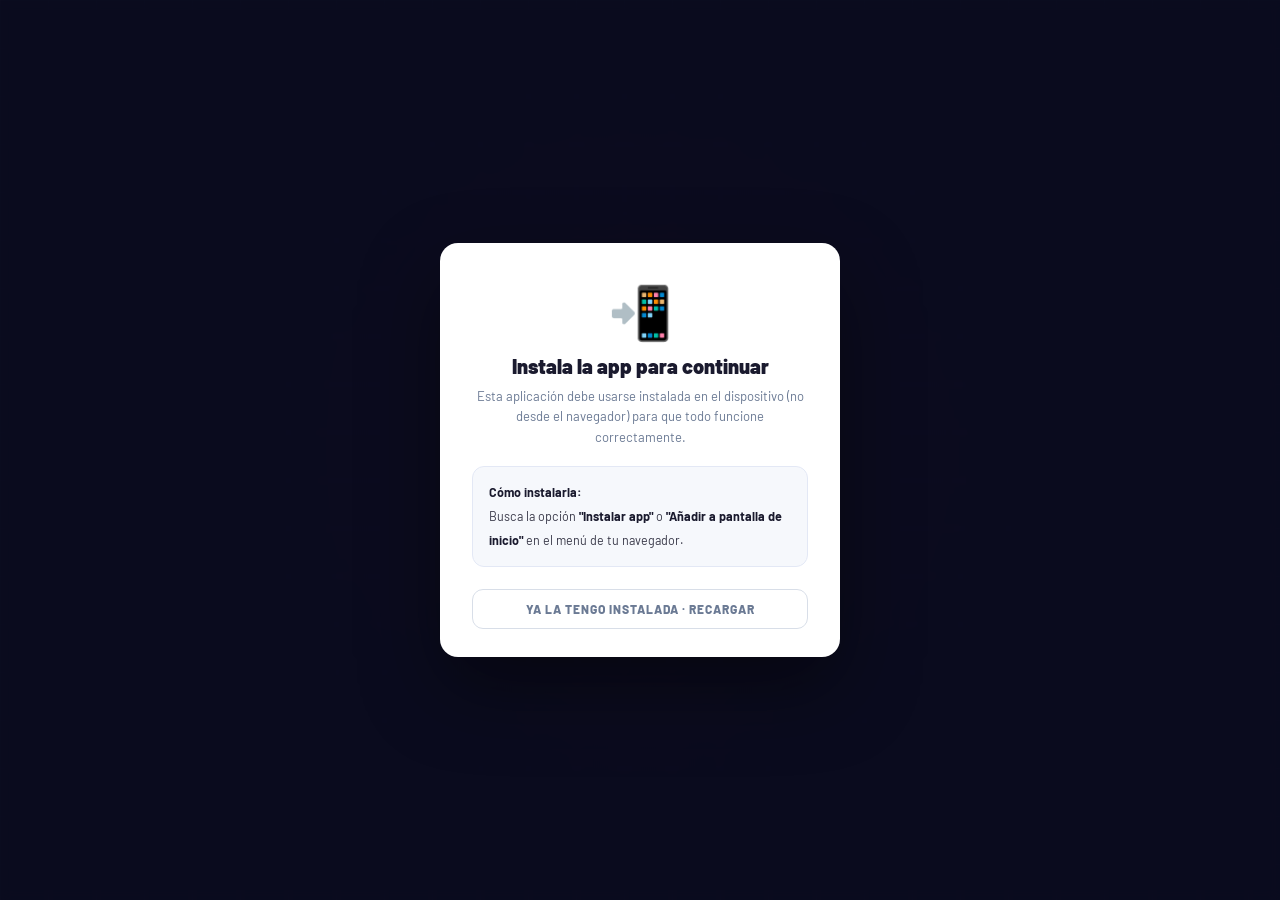
==== index.html @ 42c579cd "Add files via upload" ====
﻿<!DOCTYPE html>
<html lang="es">
<head>
  <meta charset="UTF-8">
  <meta name="viewport" content="width=device-width, initial-scale=1.0, maximum-scale=1.0, user-scalable=no">
  <title>Gestión de Flota · Primor</title>

  <!-- ══════════════════════════════════════════════════════════
       VERSIÓN DE LA APLICACIÓN
       La versión se escribe SOLO en version.json. Para publicar:
       sube los archivos cambiados y, al final, version.json con el
       número nuevo. No hace falta tocar nada en este archivo.
  ══════════════════════════════════════════════════════════════ -->
  <link rel="icon" href="data:image/svg+xml,<svg xmlns='http://www.w3.org/2000/svg' viewBox='0 0 100 100'><text y='.9em' font-size='90'>🚛</text></svg>">
  <link rel="manifest" href="manifest.json">
  <meta name="theme-color" content="#1a1a2e">
  <meta name="mobile-web-app-capable" content="yes">
  <meta name="apple-mobile-web-app-capable" content="yes">
  <meta name="apple-mobile-web-app-title" content="Flota Primor">
  <meta name="apple-mobile-web-app-status-bar-style" content="black-translucent">
  <link href="https://fonts.googleapis.com/css2?family=Barlow:wght@400;500;600;700;800;900&family=Barlow+Condensed:wght@600;700&family=JetBrains+Mono:wght@500;600&display=swap" rel="stylesheet">
  <script src="https://cdnjs.cloudflare.com/ajax/libs/jspdf/2.5.1/jspdf.umd.min.js"></script>
  <!-- Cliente Supabase (sustituye a Google Apps Script como backend) -->
  <script src="https://cdn.jsdelivr.net/npm/@supabase/supabase-js@2/dist/umd/supabase.js"></script>
  <!-- PDF.js — visor de documentos embebido -->
  <script src="https://cdnjs.cloudflare.com/ajax/libs/pdf.js/4.4.168/pdf.min.mjs" type="module" id="pdfjs-script"></script>
  <script src="js/pdfjs-loader.js"></script>
  <link rel="stylesheet" href="css/estilos.css">
</head>
<body>

<!-- MODAL CARGA CUADRANTE -->
<div id="modal-cargando">
  <div class="carga-box">

    <!-- Spinner doble anillo -->
    <div class="carga-anillo">
      <!-- Anillo exterior -->
      <svg class="carga-anillo-svg" width="72" height="72" viewBox="0 0 72 72" fill="none" xmlns="http://www.w3.org/2000/svg">
        <circle cx="36" cy="36" r="32" stroke="rgba(255,255,255,0.05)" stroke-width="3.5"/>
        <path d="M36 4 A32 32 0 0 1 68 36" stroke="#e84545" stroke-width="3.5" stroke-linecap="round"/>
        <path d="M68 36 A32 32 0 0 1 36 68" stroke="#e84545" stroke-width="3.5" stroke-linecap="round" opacity="0.25"/>
      </svg>
      <!-- Anillo interior (gira al revés) -->
      <svg class="carga-anillo-svg2" width="60" height="60" viewBox="0 0 60 60" fill="none" xmlns="http://www.w3.org/2000/svg">
        <circle cx="30" cy="30" r="26" stroke="rgba(255,255,255,0.04)" stroke-width="2.5"/>
        <path d="M30 4 A26 26 0 0 1 56 30" stroke="#e84545" stroke-width="2.5" stroke-linecap="round"/>
      </svg>
      <div class="carga-icono-center">🚛</div>
    </div>

    <div class="carga-label">Gestión de Flota · Primor</div>
    <div class="carga-titulo">Cargando cuadrante</div>
    <div class="carga-subtitulo" id="carga-titulo">Espere un momento, por favor</div>

    <div class="carga-barra-wrap">
      <div class="carga-barra" id="carga-barra"></div>
    </div>
    <div class="carga-paso" id="carga-paso">Iniciando…</div>

    <div class="carga-dots">
      <span></span><span></span><span></span>
    </div>

  </div>
</div>

<!-- MODAL ERROR DE CARGA — con botón Reintentar -->
<div id="modal-error-carga">
  <div class="err-box">
    <div class="err-icono">⚠️</div>
    <div class="err-titulo" id="err-carga-titulo">No se pudieron cargar los datos</div>
    <div class="err-detalle" id="err-carga-detalle">Comprueba tu conexión a Internet e inténtalo de nuevo.</div>
    <button class="err-btn-reintentar" id="err-carga-btn" onclick="reintentarCargaError()">↻ Reintentar</button>
  </div>
</div>

<!-- MODAL SISTEMA OCUPADO — lock del servidor -->
<div id="modal-sistema-ocupado">
  <div class="err-box">
    <div class="err-icono">⏳</div>
    <div class="err-titulo">Sistema ocupado</div>
    <div class="err-detalle">Otro usuario está guardando datos ahora mismo. Espera unos segundos e inténtalo de nuevo.</div>
    <button class="err-btn-reintentar" onclick="cerrarModalOcupado()">Entendido</button>
  </div>
</div>

<!-- MODAL GENERANDO ORDEN -->
<div id="modal-generando-orden">
  <div class="gen-box">
    <div class="gen-icono-wrap">
      <svg width="64" height="64" viewBox="0 0 64 64" fill="none" xmlns="http://www.w3.org/2000/svg">
        <circle cx="32" cy="32" r="28" stroke="#252545" stroke-width="4"/>
        <path d="M32 4 A28 28 0 0 1 60 32" stroke="#e84545" stroke-width="4" stroke-linecap="round"/>
      </svg>
      <div class="gen-icono-centro">🖨️</div>
    </div>
    <div class="gen-titulo">Generando orden de trabajo</div>
    <div class="gen-sub">Preparando el documento,<br>un momento…</div>
    <div class="gen-dots">
      <span></span><span></span><span></span>
    </div>
  </div>
</div>

<!-- SPLASH -->
<div id="splash" role="status" aria-live="polite">
  <div class="splash-rejilla" aria-hidden="true"></div>
  <div class="splash-brillo" aria-hidden="true"></div>
  <div class="splash-contenido">
    <div class="splash-logo">
      <div class="splash-icon">
        <svg width="38" height="38" viewBox="0 0 24 24" fill="none" stroke="#fff" stroke-width="1.6" stroke-linecap="round" stroke-linejoin="round" aria-hidden="true"><path d="M3 7h11v9H3z"/><path d="M14 10h4l3 3v3h-7"/><circle cx="7" cy="17.5" r="1.8"/><circle cx="17.5" cy="17.5" r="1.8"/></svg>
      </div>
      <div class="splash-textos">
        <div class="splash-title">GESTIÓN<br>DE FLOTA</div>
        <div class="splash-sub">PRIMOR · CONTROL DIARIO</div>
      </div>
    </div>

    <!-- Barra de progreso en forma de carretera: el camión avanza con la carga -->
    <div class="splash-carretera" aria-hidden="true">
      <div class="splash-bar-wrap"><div class="splash-bar" id="splash-bar"></div></div>
      <div class="splash-lineas"></div>
      <div class="splash-camion" id="splash-camion">
        <svg width="28" height="24" viewBox="0 0 28 24" fill="none"><rect x="1" y="4" width="16" height="12" rx="2" fill="#fff"/><path d="M17 8h5l4 4v4h-9z" fill="#C93636"/><path d="M19 9.5h3l2.2 2.5H19z" fill="#0E1726"/><circle class="splash-rueda" cx="6.5" cy="18.5" r="3" fill="#0E1726" stroke="#fff" stroke-width="1.6" stroke-dasharray="3 2"/><circle class="splash-rueda" cx="21" cy="18.5" r="3" fill="#0E1726" stroke="#fff" stroke-width="1.6" stroke-dasharray="3 2"/></svg>
      </div>
    </div>

    <div class="splash-msg" id="splash-msg">Iniciando…</div>

    <div class="splash-pasos">
      <span class="splash-paso" id="splash-paso-config"><i></i>Configuración</span>
      <span class="splash-paso" id="splash-paso-servidor"><i></i>Servidor</span>
      <span class="splash-paso" id="splash-paso-version"><i></i>Versión</span>
      <span class="splash-paso" id="splash-paso-acceso"><i></i>Acceso</span>
    </div>
  </div>
</div>

<!-- SIDEBAR -->
<div class="sidebar">
  <div class="sidebar-logo">
    <div class="logo-icon">🚛</div>
    <div style="flex:1">
      <div class="logo-text">GESTIÓN<br>DE FLOTA</div>
      <div class="logo-sub">Cuadrante diario</div>
    </div>
    <button id="btn-panel-admin" onclick="abrirLoginAdmin()" title="Panel Admin" aria-label="Panel de administración" style="display:none;background:transparent;border:none;font-size:18px;cursor:pointer;opacity:0.65;transition:opacity 0.2s;padding:4px;" onmouseover="this.style.opacity='1'" onmouseout="this.style.opacity='0.65'">⚙️</button>
  </div>

  <div class="user-pill" id="user-pill" style="display:none">
    <div style="display:flex;align-items:center;gap:8px;">
      <div class="user-pill-icon">👤</div>
      <div style="flex:1;min-width:0;">
        <div class="user-pill-name" id="user-pill-name">—</div>
        <div class="user-pill-sub" id="user-pill-sub">—</div>
        <div class="session-countdown" id="session-countdown"></div>
      </div>
    </div>
    <div style="display:flex;gap:6px;margin-top:9px;">
      <button class="btn-logout" style="flex:1;padding:7px 6px;font-size:11px;" onclick="cerrarSesionManual()" aria-label="Cerrar sesión">🚪 Salir</button>
      <button class="btn-logout" style="flex:1;padding:7px 6px;font-size:11px;" onclick="abrirModalCambioClave()" aria-label="Cambiar clave de acceso">🔑 Clave</button>
    </div>
  </div>

  <!-- Pastilla turno/fecha en sidebar -->
  <div id="sb-turno-info" style="
    background: linear-gradient(135deg, #1e1e38 0%, #252545 100%);
    border: 1px solid #3a3a5a;
    border-radius: 12px;
    padding: 11px 12px 10px;
    margin-bottom: 8px;
    display: flex; flex-direction: column; gap: 5px;
    position: relative; overflow: hidden;
  ">
    <!-- Línea de acento izquierda -->
    <div id="sb-acento" style="position:absolute;left:0;top:0;bottom:0;width:3px;background:#f97316;border-radius:3px 0 0 3px;"></div>

    <!-- Turno badge -->
    <div id="sb-turno-badge" style="
      display: inline-flex; align-items: center; gap: 7px;
      font-size: 14px; font-weight: 900; letter-spacing: 1px;
      text-transform: uppercase; color: #f97316;
    ">
      <span id="sb-turno-dot" style="width:8px;height:8px;border-radius:50%;background:#f97316;flex-shrink:0;display:inline-block;"></span>
      <span id="sb-turno-texto">TURNO DE: TARDE</span>
    </div>

    <!-- Fecha grande -->
    <div id="sb-fecha-texto" style="
      font-size: 11px; font-weight: 700; color: #e8eaf2; letter-spacing: 0.2px; line-height: 1.3;
    ">—</div>

    <!-- Selector de fecha/turno integrado en la misma tarjeta -->
    <div style="border-top:1px solid rgba(255,255,255,0.08);margin-top:8px;padding-top:9px;display:flex;flex-direction:column;gap:7px;">
      <input type="date" id="fecha-input" style="width:100%;padding:7px 9px;background:#242440;border:1.5px solid #3a3a5a;border-radius:7px;color:#f5f5f5;font-family:'Barlow',sans-serif;font-size:11px;font-weight:600;outline:none;">
      <div class="turno-btns">
        <button class="turno-btn active" data-turno="MANANA" onclick="seleccionarTurno(this)">☀️ Mañana</button>
        <button class="turno-btn" data-turno="TARDE" onclick="seleccionarTurno(this)">🌆 Tarde</button>
      </div>
    </div>
  </div>

<!-- MODAL: SESIÓN A PUNTO DE EXPIRAR -->
<div class="modal-overlay" id="modal-sesion-expira">
  <div class="modal-box">
    <div class="exp-icon">⏱️</div>
    <div class="exp-title">Sesión a punto de expirar</div>
    <div class="exp-sub">Tu sesión se cerrará en</div>
    <div class="exp-counter" id="exp-counter">60</div>
    <div class="exp-sub">segundos. ¿Deseas continuar?</div>
    <div class="exp-btns">
      <button class="btn-continuar" onclick="renovarSesion()">✓ Continuar sesión</button>
      <button class="btn-salir" onclick="expirarSesion()">Cerrar ahora</button>
    </div>
  </div>
</div>

  <div class="divider"></div>

  <div class="sb-label">Vehículos</div>
  <div style="background:#3a3a3a;border:1px solid #4a4a4a;border-radius:10px;padding:10px 10px 11px;margin-bottom:12px;">
    <div class="sb-stats" style="margin-bottom:6px;">
      <div class="sb-stat" style="background:#484848;"><div class="sb-stat-val green" id="stat-asignados">0</div><div class="sb-stat-label">Asignados</div></div>
      <div class="sb-stat" style="background:#484848;"><div class="sb-stat-val" id="stat-total">0</div><div class="sb-stat-label">Total</div></div>
    </div>
    <div style="height:5px;background:#585858;border-radius:4px;overflow:hidden;">
      <div id="sb-stats-bar" style="width:0%;height:100%;background:#2ecc71;border-radius:4px;transition:width 0.3s;"></div>
    </div>
  </div>
  <div class="save-indicator" id="save-indicator" style="display:none"><span>—</span></div>

  <div class="divider"></div>

  <div class="sb-label">Acciones</div>
  <div class="sb-action-btns">
    <button class="btn-icon-sq btn-sq-secondary" onclick="if(usuarioActual) cargarCuadrante()">
      <span class="bsq-icon">↺</span>
      <span class="bsq-label">Recargar</span>
    </button>
    <button class="btn-icon-sq btn-sq-secondary" onclick="imprimirCuadrante()">
      <span class="bsq-icon">🖨️</span>
      <span class="bsq-label">Imprimir cuadrante</span>
    </button>
  </div>
  <button class="btn-action btn-secondary" id="btn-incidencias-pendientes" onclick="abrirModalIncidenciasPendientes()">✅ Sin incidencias activas</button>

  <!-- LOGO DE FONDO — rellena el hueco libre antes del reloj -->
  <div style="flex:1; min-height:20px; display:flex; align-items:center; justify-content:center; padding:10px 0; overflow:hidden;">
    <img src="logo-fondo.jpg" alt="" style="width:100%; opacity:0.28; filter:invert(1) grayscale(1) brightness(1.6); mix-blend-mode:screen; pointer-events:none; user-select:none; transform:scale(1.7);">
  </div>

  <!-- RELOJ EN TIEMPO REAL -->
  <div class="sb-clock" style="margin-top:auto;">
    <div class="sb-clock-time" id="sb-clock-time">00:00<span class="sb-clock-secs">:00</span></div>
  </div>
</div>

<!-- MAIN -->
<div class="main">
  <div id="banner-devol-pendientes">
    <span class="bdp-icon">⚠️</span>
    <span class="bdp-texto"><strong>Tienes devoluciones pendientes del turno anterior.</strong> Regístralas para mantener el cuadrante correcto.</span>
    <button class="bdp-btn" onclick="reabrirModalDevolPendientes()">Registrar ahora</button>
  </div>
  <div class="table-container">
    <div class="table-wrap" id="table-wrap">
      <div class="empty-state" id="empty-state">
        <div class="empty-icon">🚛</div>
        <div class="empty-title">Cuadrante vacío</div>
      </div>
    </div>
  </div>
</div>

<!-- PANTALLA BIENVENIDA / LOGIN -->
<div id="pantalla-login">

  <!-- Panel izquierdo: marca -->
  <div class="login-brand">
    <!-- Escena animada de fondo: camión circulando de noche (solo decorativa) -->
    <div class="login-escena" aria-hidden="true">
      <div class="esc-lejos"></div>
      <div class="esc-farolas"></div>
      <div class="esc-carretera"><div class="esc-lineas"></div></div>
      <div class="esc-camion">
        <svg viewBox="0 0 470 130" width="470" height="130">
          <defs>
            <linearGradient id="esc-luz" x1="0" y1="0" x2="1" y2="0">
              <stop offset="0" stop-color="#FFE9B0" stop-opacity="0.55"/>
              <stop offset="1" stop-color="#FFE9B0" stop-opacity="0"/>
            </linearGradient>
          </defs>
          <!-- haz de los faros -->
          <path d="M318 84 L470 62 L470 116 Z" fill="url(#esc-luz)"/>
          <!-- sombra -->
          <ellipse cx="160" cy="122" rx="170" ry="6" fill="#000" opacity="0.45"/>
          <g class="esc-carroceria">
            <!-- remolque -->
            <rect x="4" y="14" width="208" height="80" rx="4" fill="#1B2A42" stroke="#33445F" stroke-width="2"/>
            <rect x="4" y="80" width="208" height="5" fill="#C93636"/>
            <text x="108" y="60" text-anchor="middle" font-family="'Barlow Condensed','Barlow',sans-serif" font-weight="700" font-size="30" letter-spacing="4" fill="#E9EDF3" fill-opacity="0.85">PRIMOR</text>
            <rect x="10" y="94" width="196" height="8" fill="#0B1220"/>
            <!-- cabeza tractora -->
            <path d="M222 102 L222 40 Q222 30 232 30 L276 30 Q286 30 292 40 L306 64 Q312 66 314 74 L316 102 Z" fill="#C93636"/>
            <path d="M262 38 L280 38 Q284 38 287 43 L298 62 L262 62 Z" fill="#9DB8FF" fill-opacity="0.35"/>
            <rect x="230" y="38" width="24" height="24" rx="2" fill="#9DB8FF" fill-opacity="0.18"/>
            <rect x="212" y="88" width="104" height="14" fill="#0B1220"/>
            <rect x="308" y="78" width="10" height="7" rx="2" fill="#FFE9B0"/>
            <rect x="226" y="20" width="5" height="16" rx="2" fill="#4A5872"/>
          </g>
          <!-- ruedas -->
          <g class="esc-rueda"><circle cx="40" cy="106" r="14" fill="#05090F"/><circle cx="40" cy="106" r="7" fill="none" stroke="#6E7B90" stroke-width="3" stroke-dasharray="4 3"/></g>
          <g class="esc-rueda"><circle cx="74" cy="106" r="14" fill="#05090F"/><circle cx="74" cy="106" r="7" fill="none" stroke="#6E7B90" stroke-width="3" stroke-dasharray="4 3"/></g>
          <g class="esc-rueda"><circle cx="240" cy="106" r="14" fill="#05090F"/><circle cx="240" cy="106" r="7" fill="none" stroke="#6E7B90" stroke-width="3" stroke-dasharray="4 3"/></g>
          <g class="esc-rueda"><circle cx="292" cy="106" r="14" fill="#05090F"/><circle cx="292" cy="106" r="7" fill="none" stroke="#6E7B90" stroke-width="3" stroke-dasharray="4 3"/></g>
        </svg>
      </div>
    </div>

    <div class="login-brand-cabecera">
      <div class="login-brand-icon">
        <svg width="22" height="22" viewBox="0 0 24 24" fill="none" stroke="#fff" stroke-width="1.8" stroke-linecap="round" stroke-linejoin="round" aria-hidden="true"><path d="M3 7h11v9H3z"/><path d="M14 10h4l3 3v3h-7"/><circle cx="7" cy="17.5" r="1.8"/><circle cx="17.5" cy="17.5" r="1.8"/></svg>
      </div>
      <div>
        <div class="login-brand-title">GESTIÓN DE FLOTA</div>
        <div class="login-brand-sub">PRIMOR · CONTROL DIARIO</div>
      </div>
    </div>

    <div class="login-brand-hero">
      <h1>Cada llave,<br>cada vehículo,<br>cada turno.</h1>
      <p>Asigna conductores, registra entregas y devoluciones y controla incidencias desde un único cuadrante.</p>
    </div>

    <div class="login-brand-fichas">
      <div class="login-brand-ficha login-brand-badge">
        <span class="login-brand-ficha-lbl" id="login-status-title">Servidor</span>
        <span class="login-brand-ficha-val"><span class="login-brand-badge-dot"></span><span id="login-status-sub">Conectando…</span></span>
      </div>
      <div class="login-brand-ficha">
        <span class="login-brand-ficha-lbl">Hoy</span>
        <span class="login-brand-ficha-val" id="login-fecha-hoy">—</span>
      </div>
      <div class="login-brand-ficha">
        <span class="login-brand-ficha-lbl">Versión</span>
        <span class="login-brand-ficha-val login-brand-ficha-mono" id="login-version-badge">v —</span>
      </div>
    </div>
  </div>

  <!-- Panel derecho: formulario -->
  <div class="login-form-panel">
    <div class="login-form-box">
      <div class="login-form-eyebrow">ACCESO RESPONSABLES</div>
      <div class="login-form-title">Bienvenido/a</div>
      <div class="login-form-sub">Identifícate para abrir el cuadrante del turno.</div>

      <div class="login-error" id="mlr-error" role="alert">Usuario o clave incorrectos</div>

      <div class="login-field">
        <label for="mlr-num">Número de usuario</label>
        <input type="text" id="mlr-num" placeholder="Tu número de usuario" maxlength="10"
          inputmode="numeric" pattern="[0-9]*"
          autocomplete="off" data-lpignore="true" data-1p-ignore="true" data-bwignore="true" data-form-type="other"
          oninput="this.value=this.value.replace(/\D/g,'')"
          onkeydown="if(event.key==='Enter') document.getElementById('mlr-clave').focus()">
      </div>
      <div class="login-field">
        <label for="mlr-clave">Clave de acceso</label>
        <input type="text" class="inp-clave" id="mlr-clave" placeholder="••••••" maxlength="20"
          autocomplete="off" data-lpignore="true" data-1p-ignore="true" data-bwignore="true" data-form-type="other"
          onkeydown="if(event.key==='Enter') loginResponsable()">
      </div>

      <button class="login-btn" id="btn-mlr-entrar" onclick="loginResponsable()">
        Entrar al cuadrante
        <svg width="18" height="18" viewBox="0 0 24 24" fill="none" stroke="currentColor" stroke-width="2" stroke-linecap="round" stroke-linejoin="round" aria-hidden="true"><path d="M5 12h14M13 6l6 6-6 6"/></svg>
      </button>

      <div class="login-loading" id="mlr-loading">
        <div class="login-loading-inner">
          <svg width="16" height="16" viewBox="0 0 16 16" style="animation:spin 0.7s linear infinite;flex-shrink:0"><circle cx="8" cy="8" r="6" fill="none" stroke="#dde1e8" stroke-width="2.5"/><path d="M8 2 A6 6 0 0 1 14 8" fill="none" stroke="#C93636" stroke-width="2.5" stroke-linecap="round"/></svg>
          <span id="mlr-loading-msg">Verificando identidad…</span>
        </div>
      </div>

      <div class="login-preload-bar">
        <div class="login-preload-fill" id="login-preload-fill"></div>
      </div>
      <div class="login-preload-msg" id="login-preload-msg"></div>

      <p class="login-ayuda">¿Problemas para entrar? Avisa a tu responsable de turno o a administración.</p>
    </div>
  </div>

</div>

<!-- MODAL: CONFIRMAR ASIGNACIÓN DE CHOFER -->
<div class="modal-overlay" id="modal-confirmar-asignacion">
  <div style="background:white;border-radius:16px;padding:28px 28px 22px;width:420px;max-width:95vw;box-shadow:0 24px 64px rgba(0,0,0,0.35);font-family:Barlow,sans-serif;">
    <div style="font-size:32px;margin-bottom:10px;text-align:center">🚛</div>
    <div style="font-size:16px;font-weight:900;color:#1a1a2e;margin-bottom:6px;text-align:center">Confirmar asignación</div>
    <div style="font-size:12px;color:#8899aa;margin-bottom:20px;text-align:center">¿Asignar este conductor al vehículo?</div>

    <div style="background:#f7f8fa;border:1.5px solid #dde1e8;border-radius:10px;padding:14px 16px;margin-bottom:20px;display:flex;flex-direction:column;gap:8px;">
      <div style="display:flex;align-items:center;gap:10px;">
        <span style="font-size:10px;font-weight:700;color:#8899aa;letter-spacing:1px;text-transform:uppercase;width:70px;flex-shrink:0">Vehículo</span>
        <span id="confirmar-asig-matricula" style="font-size:13px;font-weight:800;color:#1a1a2e;background:#e8eaef;border-radius:5px;padding:2px 10px"></span>
      </div>
      <div style="display:flex;align-items:center;gap:10px;">
        <span style="font-size:10px;font-weight:700;color:#8899aa;letter-spacing:1px;text-transform:uppercase;width:70px;flex-shrink:0">Conductor</span>
        <span id="confirmar-asig-chofer" style="font-size:13px;font-weight:800;color:#e84545"></span>
      </div>
      <div style="display:flex;align-items:center;gap:10px;">
        <span style="font-size:10px;font-weight:700;color:#8899aa;letter-spacing:1px;text-transform:uppercase;width:70px;flex-shrink:0">Entrega</span>
        <span id="confirmar-asig-resp" style="font-size:12px;font-weight:700;color:#334"></span>
      </div>
    </div>

    <div style="display:flex;gap:8px;">
      <button id="btn-confirmar-asig-cancel"
        style="flex:1;padding:11px;background:#f4f5f8;color:#556;border:none;border-radius:9px;font-family:Barlow,sans-serif;font-size:12px;font-weight:700;cursor:pointer;transition:background 0.15s"
        onmouseover="this.style.background='#eaecf2'" onmouseout="this.style.background='#f4f5f8'">
        Cancelar
      </button>
      <button id="btn-confirmar-asig-ok"
        style="flex:2;padding:11px;background:#e84545;color:white;border:none;border-radius:9px;font-family:Barlow,sans-serif;font-size:13px;font-weight:800;cursor:pointer;transition:background 0.15s"
        onmouseover="this.style.background='#c63030'" onmouseout="this.style.background='#e84545'">
        ✓ Confirmar asignación
      </button>
    </div>
  </div>
</div>

<!-- MODAL: CONFIRMAR RECIBIR LLAVES -->
<div class="modal-overlay" id="modal-confirmar-recibir-llaves">
  <div style="background:white;border-radius:16px;padding:28px 28px 22px;width:400px;max-width:95vw;box-shadow:0 24px 64px rgba(0,0,0,0.35);font-family:Barlow,sans-serif;">
    <div style="font-size:32px;margin-bottom:10px;text-align:center">🔑 🚛</div>
    <div style="font-size:16px;font-weight:900;color:#1a1a2e;margin-bottom:6px;text-align:center">Confirmar recepción</div>
    <div style="font-size:12px;color:#8899aa;margin-bottom:18px;text-align:center">¿Confirmas que has recibido las llaves?</div>
    <div style="background:#f0fff4;border:1.5px solid #a9dfbf;border-radius:10px;padding:14px 16px;margin-bottom:20px;display:flex;align-items:center;gap:12px;">
      <span style="font-size:22px">🚛</span>
      <div>
        <div style="font-size:9px;font-weight:700;color:#8899aa;letter-spacing:1px;text-transform:uppercase;margin-bottom:2px;">Vehículo</div>
        <div id="confirmar-recibir-matricula" style="font-size:15px;font-weight:900;color:#1a1a2e;"></div>
      </div>
    </div>
    <div style="display:flex;gap:8px;">
      <button
        onclick="document.getElementById('modal-confirmar-recibir-llaves').classList.remove('open')"
        style="flex:1;padding:11px;background:#f4f5f8;color:#556;border:none;border-radius:9px;font-family:Barlow,sans-serif;font-size:12px;font-weight:700;cursor:pointer;transition:background 0.15s"
        onmouseover="this.style.background='#eaecf2'" onmouseout="this.style.background='#f4f5f8'">
        Cancelar
      </button>
      <button id="btn-confirmar-recibir-ok"
        style="flex:2;padding:11px;background:#16a34a;color:white;border:none;border-radius:9px;font-family:Barlow,sans-serif;font-size:13px;font-weight:800;cursor:pointer;transition:background 0.15s"
        onmouseover="this.style.background='#15803d'" onmouseout="this.style.background='#16a34a'">
        🚛 Sí, recibir llaves
      </button>
    </div>
  </div>
</div>

<!-- OVERLAY: CARGANDO ORDEN -->
<div id="carga-orden-overlay">
  <div class="carga-orden-box">
    <svg width="48" height="48" viewBox="0 0 48 48" fill="none" style="animation:spin 0.9s linear infinite">
      <circle cx="24" cy="24" r="20" stroke="#252545" stroke-width="4"/>
      <path d="M24 4 A20 20 0 0 1 44 24" stroke="#e84545" stroke-width="4" stroke-linecap="round"/>
    </svg>
    <div class="carga-orden-txt">Comprobando órdenes…</div>
  </div>
</div>

<!-- MODAL: ORDEN DE TRABAJO -->
<div class="modal-overlay" id="modal-orden">
  <div class="modal-orden">
    <div class="modal-orden-header">
      <div>
        <div class="modal-orden-title">🖨️ Orden de Trabajo</div>
        <div class="modal-orden-sub">Configura e imprime la orden para este vehículo</div>
      </div>
      <button class="modal-orden-close" onclick="cerrarModalOrden()">✕</button>
    </div>
    <div class="orden-info-grid">
      <div class="orden-info-field">
        <div class="orden-info-label">Vehículo</div>
        <div class="orden-info-val" id="orden-matricula">—</div>
      </div>
      <div class="orden-info-field">
        <div class="orden-info-label">Operario / Chofer</div>
        <div class="orden-info-val" id="orden-operario">—</div>
      </div>
      <div class="orden-info-field">
        <div class="orden-info-label">Fecha</div>
        <div class="orden-info-val" id="orden-fecha">—</div>
      </div>
      <div class="orden-info-field">
        <div class="orden-info-label">Turno</div>
        <div class="orden-info-val" id="orden-turno">—</div>
      </div>
    </div>
    <div class="orden-section-label">Empresa</div>
    <div class="orden-empresa-btns">
      <button class="orden-emp-btn" id="orden-emp-JD" onclick="selOrdenEmpresa('JD')">JIMENEZ &amp; DÍAZ</button>
      <button class="orden-emp-btn" id="orden-emp-LD" onclick="selOrdenEmpresa('LD')">LOCURA DESMEDIDA</button>
    </div>
    <!-- Placeholder cuando no hay empresa seleccionada -->
    <div class="orden-sin-empresa" id="orden-sin-empresa">
      <div class="orden-sin-empresa-icon">🏢</div>
      <div class="orden-sin-empresa-txt">Elige una empresa arriba<br>para ver las rutas disponibles</div>
    </div>

    <!-- Rutas: sólo visible tras elegir empresa -->
    <div class="orden-rutas-wrapper oculto" id="orden-rutas-wrapper">
      <div class="orden-section-label" style="display:flex;align-items:center;gap:8px">
        Rutas
        <span class="orden-ruta-count" id="orden-ruta-count">0 seleccionadas</span>
      </div>
      <div class="orden-sel-hint">Selecciona una o varias rutas — se imprimirán juntas en una sola hoja</div>
      <div class="orden-rutas-lista" id="orden-rutas-lista"></div>
    </div>
    <div style="flex-shrink:0">
    <div class="orden-actions">
      <button class="btn-modal-cancelar" onclick="cerrarModalOrden()">Cancelar</button>
      <button class="btn-modal-imprimir" onclick="ejecutarOrden()">🖨️ Imprimir orden</button>
    </div>
    <div style="margin-top:10px">
      <button class="btn-packing-list" onclick="abrirPackingList()">📋 IMPRIMIR PACKING LIST</button>
    </div>
    </div>
  </div>
</div>

<!-- MODAL: PACKING LIST -->
<div class="modal-overlay" id="modal-packing-list">
  <div class="modal-packing">
    <div class="modal-packing-header">
      <div>
        <div class="modal-packing-title">📋 Packing List Choferes</div>
        <div class="modal-packing-sub">Previsualización del documento</div>
      </div>
      <div style="display:flex;gap:8px;align-items:center">
        <button class="btn-packing-print" onclick="imprimirPackingList()">🖨️ Imprimir</button>
        <button class="modal-orden-close" onclick="cerrarPackingList()">✕</button>
      </div>
    </div>
    <div class="modal-packing-body">
      <iframe id="packing-list-iframe" src="" style="width:100%;height:100%;border:none;border-radius:8px;"></iframe>
    </div>
  </div>
</div>

<!-- MODAL: LOGIN ADMIN -->
<div class="modal-overlay" id="modal-login-admin">
  <div class="modal-login-admin">
    <div class="lock-icon" id="admin-lock-icon">🔐</div>
    <h2>Panel de Administración</h2>
    <p id="admin-login-subtitle">Introduce la contraseña de administrador</p>
    <div class="error-msg" id="admin-error-msg">Contraseña incorrecta</div>
    <input type="text" class="inp-clave" id="inp-admin-password" placeholder="• • • • •" maxlength="20"
      autocomplete="off" data-lpignore="true" data-1p-ignore="true" data-bwignore="true" data-form-type="other"
      onkeydown="if(event.key==='Enter') verificarPasswordAdmin()">
    <button class="btn-entrar" id="btn-admin-entrar" onclick="verificarPasswordAdmin()">Entrar</button>
    <div id="admin-login-loading" style="display:none;margin:10px 0 4px;display:none;align-items:center;justify-content:center;gap:10px;padding:10px 0">
      <svg width="18" height="18" viewBox="0 0 18 18" style="animation:spin 0.75s linear infinite;flex-shrink:0"><circle cx="9" cy="9" r="7" fill="none" stroke="#dde1e8" stroke-width="2.5"/><path d="M9 2 A7 7 0 0 1 16 9" fill="none" stroke="#e84545" stroke-width="2.5" stroke-linecap="round"/></svg>
      <span id="admin-login-loading-msg" style="font-size:12px;font-weight:700;color:#8899aa;letter-spacing:0.3px">Verificando…</span>
    </div>
    <button class="btn-cancelar" id="btn-admin-cancelar" onclick="document.getElementById('modal-login-admin').classList.remove('open')">Cancelar</button>
  </div>
</div>

<!-- MODAL: PANEL ADMIN -->
<div class="modal-overlay" id="modal-admin">
  <div class="modal-admin">
    <aside class="admin-sidebar">
      <div class="admin-brand">
        <div class="admin-brand-logo">P</div>
        <div class="admin-brand-txt"><strong>Flota Primor</strong><span>Administración</span></div>
      </div>
      <nav class="admin-tabs" aria-label="Secciones del panel">
      <div class="admin-nav-grupo">Flota</div>
      <button class="admin-tab" id="tab-btn-vehiculos" onclick="cambiarTab('vehiculos')"><svg viewBox="0 0 24 24" aria-hidden="true"><path d="M3 7h11v9H3zM14 10h4l3 3v3h-7M7 19a2 2 0 1 0 0-.01M17 19a2 2 0 1 0 0-.01"/></svg><span>Vehículos</span></button>
      <button class="admin-tab" id="tab-btn-conductores" onclick="cambiarTab('conductores')"><svg viewBox="0 0 24 24" aria-hidden="true"><path d="M12 12a4 4 0 1 0 0-8 4 4 0 0 0 0 8zM4 21a8 8 0 0 1 16 0"/></svg><span>Conductores</span></button>
      <button class="admin-tab" id="tab-btn-asignaciones" onclick="cambiarTab('asignaciones')"><svg viewBox="0 0 24 24" aria-hidden="true"><path d="M15 7a3 3 0 1 1-3 3M12 13l-7 7M7 18l2 2M9 16l2 2M17 4l3 3"/></svg><span>Asignaciones</span></button>
      <button class="admin-tab" id="tab-btn-historial" onclick="cambiarTab('historial')"><svg viewBox="0 0 24 24" aria-hidden="true"><path d="M12 21a9 9 0 1 0 0-18 9 9 0 0 0 0 18zM12 7v5l3 2"/></svg><span>Historial</span></button>
      <div class="admin-nav-grupo">Operativa</div>
      <button class="admin-tab" id="tab-btn-log" onclick="cambiarTab('log')"><svg viewBox="0 0 24 24" aria-hidden="true"><path d="M8 6h13M8 12h13M8 18h13M3 6h.01M3 12h.01M3 18h.01"/></svg><span>Log de órdenes</span></button>
      <button class="admin-tab" id="tab-btn-reasignaciones" onclick="cambiarTab('reasignaciones')"><svg viewBox="0 0 24 24" aria-hidden="true"><path d="M17 2l4 4-4 4M3 11V9a3 3 0 0 1 3-3h15M7 22l-4-4 4-4M21 13v2a3 3 0 0 1-3 3H3"/></svg><span>Reasignaciones</span></button>
      <button class="admin-tab" id="tab-btn-incidencias" onclick="cambiarTab('incidencias')"><svg viewBox="0 0 24 24" aria-hidden="true"><path d="M12 3l9 16H3zM12 10v4M12 17h.01"/></svg><span>Incidencias</span></button>
      <button class="admin-tab" id="tab-btn-repostajes" onclick="cambiarTab('repostajes')"><svg viewBox="0 0 24 24" aria-hidden="true"><path d="M4 21V5a2 2 0 0 1 2-2h6a2 2 0 0 1 2 2v16M3 21h12M14 9h2a2 2 0 0 1 2 2v5a1.5 1.5 0 0 0 3 0V8l-3-3"/></svg><span>Repostajes</span></button>
      <div class="admin-nav-grupo">Sistema</div>
      <button class="admin-tab" id="tab-btn-responsables" onclick="cambiarTab('responsables')"><svg viewBox="0 0 24 24" aria-hidden="true"><path d="M9 11a4 4 0 1 0 0-8 4 4 0 0 0 0 8zM2 21a7 7 0 0 1 14 0M16 3.5a4 4 0 0 1 0 7.5M22 21a7 7 0 0 0-4-6.3"/></svg><span>Responsables</span></button>
      <button class="admin-tab" id="tab-btn-activos" onclick="cambiarTab('activos')"><svg viewBox="0 0 24 24" aria-hidden="true"><path d="M3 12h4l3-8 4 16 3-8h4"/></svg><span>Usuarios activos</span></button>
      <button class="admin-tab" id="tab-btn-config" onclick="abrirLoginConfig()"><svg viewBox="0 0 24 24" aria-hidden="true"><path d="M4 6h10M18 6h2M4 12h4M12 12h8M4 18h12M14 4v4M8 10v4M16 16v4"/></svg><span>Configuración</span></button>
      </nav>
      <button class="btn-cerrar-admin" onclick="cerrarAdmin()"><svg viewBox="0 0 24 24" aria-hidden="true"><path d="M6 6l12 12M18 6L6 18"/></svg><span>Cerrar panel</span></button>
    </aside>

    <div class="admin-main">

    <!-- LOGO DE FONDO — solo visible cuando no hay ninguna pestaña seleccionada -->
    <div id="admin-home-watermark" style="flex:1; display:flex; align-items:center; justify-content:center; min-height:0;">
      <img src="logo-fondo.jpg" alt="" style="max-width:680px; width:72%; opacity:0.16; filter:grayscale(1); mix-blend-mode:multiply; pointer-events:none; user-select:none;">
    </div>

    <!-- TAB: VEHÍCULOS -->
    <div class="admin-tab-panel active" id="tab-panel-vehiculos">
      <div class="adm-page-head">
        <div>
          <h1>Vehículos</h1>
          <p>Flota de las naves, ITV, seguros y estado de cada vehículo.</p>
        </div>
        <div class="adm-page-actions">
          <button class="adm-btn" onclick="exportarFlotaPDF()"><svg viewBox="0 0 24 24" aria-hidden="true"><path d="M12 4v12M7 11l5 5 5-5M5 20h14"/></svg>Exportar PDF</button>
          <button class="adm-btn adm-btn-primary" onclick="abrirModalNuevoVehiculo()"><svg viewBox="0 0 24 24" aria-hidden="true"><path d="M12 5v14M5 12h14"/></svg>Añadir vehículo</button>
        </div>
      </div>
      <div class="admin-stats" id="admin-stats"></div>
      <div id="admin-lista-vehiculos"></div>
      <p class="adm-nota">Los vehículos <strong>restringidos</strong> solo pueden asignarse a personas autorizadas. Son de <strong>alquiler</strong> los que tienen un proveedor distinto a PROPIEDAD (PINVECO, DFM, etc.).</p>
    </div>


    <!-- TAB: CONDUCTORES -->
    <div class="admin-tab-panel" id="tab-panel-conductores">
      <div class="adm-page-head">
        <div>
          <h1>Conductores</h1>
          <p id="cond-resumen">—</p>
        </div>
        <div class="adm-page-actions">
          <button class="adm-btn" onclick="exportarConductoresPDF()"><svg viewBox="0 0 24 24" aria-hidden="true"><path d="M12 4v12M7 11l5 5 5-5M5 20h14"/></svg>Exportar PDF</button>
          <button class="adm-btn adm-btn-primary" onclick="abrirModalNuevoConductor()"><svg viewBox="0 0 24 24" aria-hidden="true"><path d="M12 5v14M5 12h14"/></svg>Añadir conductor</button>
        </div>
      </div>
      <div class="adm-card cond-card">
        <div class="adm-toolbar cond-toolbar">
          <label class="adm-search cond-search">
            <svg class="adm-ico" viewBox="0 0 24 24" aria-hidden="true"><circle cx="11" cy="11" r="7"/><path d="m20 20-3.5-3.5"/></svg>
            <span class="adm-sr">Buscar conductor</span>
            <input type="text" id="cond-filtro" placeholder="Buscar por nombre, DNI, Nº usuario o sociedad…" oninput="renderAdminConductores()" autocomplete="off">
          </label>
          <div class="adm-toolbar-right">
            <label class="adm-sr" for="cond-filtro-nave">Filtrar por nave</label>
            <select id="cond-filtro-nave" class="cond-select" onchange="renderAdminConductores()">
              <option value="">Todas las naves</option>
            </select>
            <label class="adm-sr" for="cond-filtro-turno">Filtrar por turno</label>
            <select id="cond-filtro-turno" class="cond-select" onchange="renderAdminConductores()">
              <option value="">Todos los turnos</option>
              <option value="1">Turno 1</option>
              <option value="2">Turno 2</option>
              <option value="0">Sin turno</option>
            </select>
          </div>
        </div>
        <div class="adm-table-wrap" id="admin-lista-conductores"></div>
        <div class="cond-pie" id="cond-pie"></div>
      </div>
    </div>

    <!-- TAB: ASIGNACIONES (choferes habituales por matrícula y turno) -->
    <div class="admin-tab-panel" id="tab-panel-asignaciones">
      <div class="adm-page-head">
        <div>
          <h1>Asignaciones</h1>
          <p>Choferes habituales de cada matrícula. Se resaltan al asignar en el cuadrante.</p>
        </div>
        <div class="adm-page-actions">
          <button class="adm-btn" onclick="exportarAsignacionesPDF()"><svg viewBox="0 0 24 24" aria-hidden="true"><path d="M12 4v12M7 11l5 5 5-5M5 20h14"/></svg>Exportar PDF</button>
        </div>
      </div>
      <div class="admin-stats" id="asig-stats"></div>
      <div id="asig-rotacion"></div>
      <div class="adm-card" id="asig-card">
        <div class="adm-toolbar">
          <div class="adm-seg" id="asig-seg">
            <button data-f="todas" class="on" onclick="asigCambiarFiltro('todas')">Todas</button>
            <button data-f="con" onclick="asigCambiarFiltro('con')">Con habituales</button>
            <button data-f="sin" onclick="asigCambiarFiltro('sin')">Sin habituales</button>
          </div>
          <div class="adm-toolbar-right">
            <label class="adm-search"><svg class="adm-ico" viewBox="0 0 24 24" aria-hidden="true"><path d="M11 18a7 7 0 1 0 0-14 7 7 0 0 0 0 14zM20 20l-4-4"/></svg>
              <span class="adm-sr">Buscar</span><input type="text" id="asig-filtro" placeholder="Buscar matrícula o chofer" oninput="renderAdminAsignaciones()"></label>
          </div>
        </div>
        <div class="adm-table-wrap" id="admin-lista-asignaciones"></div>
      </div>
      <p class="adm-nota">El turno de cada chofer se marca en <strong>Conductores</strong>. Un chofer puede ser habitual de varias matrículas. Es solo una ayuda: en el cuadrante se puede seguir asignando a cualquiera.</p>
    </div>

    <!-- TAB: HISTORIAL -->
    <div class="admin-tab-panel" id="tab-panel-historial" style="flex-direction:column;gap:10px">
      <div class="hist-filters">
        <input type="date" id="hist-fecha-desde">
        <input type="date" id="hist-fecha-hasta">
        <select id="hist-turno">
          <option value="">Todos los turnos</option>
          <option value="MAÑANA">Mañana</option>
          <option value="TARDE">Tarde</option>
        </select>
        <select id="hist-matricula"><option value="">Todas las matrículas</option></select>
        <button class="btn-add-item" onclick="cargarHistorial()" style="background:#3498db">🔍 Buscar</button>
        <button class="btn-add-item" onclick="exportarCSV()">⬇ CSV</button>
        <button class="btn-add-item" onclick="exportarPDF('historial')" style="background:#e84545">📄 PDF</button>
      </div>
      <div class="hist-table-wrap">
        <table class="hist-table">
          <thead><tr>
            <th>Fecha</th><th>Turno</th><th>Matrícula</th><th>Tipo</th>
            <th>Operario</th><th>Resp. Entrega</th><th>Resp. Recibe</th>
            <th>H. Entrega</th><th>H. Dev.</th><th>Nº Tarjeta</th><th>ITV</th><th>Incidencias</th><th class="col-acciones"></th>
          </tr></thead>
          <tbody id="hist-tbody"><tr><td colspan="13" class="hist-empty">Usa el filtro para buscar en el historial.</td></tr></tbody>
        </table>
      </div>
    </div>

    <!-- TAB: LOG ÓRDENES -->
    <div class="admin-tab-panel" id="tab-panel-log" style="flex-direction:column;gap:10px">
      <div class="hist-filters">
        <input type="date" id="log-fecha-desde">
        <input type="date" id="log-fecha-hasta">
        <input type="text" id="log-filtro-usuario" placeholder="Filtrar responsable…">
        <button class="btn-add-item" onclick="cargarLog()" style="background:#3498db">🔍 Buscar</button>
        <button class="btn-add-item" onclick="exportarLogCSV()">⬇ CSV</button>
        <button class="btn-add-item" onclick="exportarPDF('log')" style="background:#e84545">📄 PDF</button>
      </div>
      <div class="hist-table-wrap">
        <table class="log-table">
          <thead><tr>
            <th>Fecha/Hora</th><th>Responsable</th><th>Nº Usuario</th>
            <th>Vehículo</th><th>Operario</th><th>Empresa</th><th>Ruta</th><th>Turno</th>
            <th class="col-acciones"></th>
          </tr></thead>
          <tbody id="log-tbody"><tr><td colspan="9" class="hist-empty">Usa el filtro para buscar en el log de órdenes.</td></tr></tbody>
        </table>
      </div>
    </div>

    <!-- TAB: REASIGNACIONES -->
    <div class="admin-tab-panel" id="tab-panel-reasignaciones" style="flex-direction:column;gap:10px">
      <div class="hist-filters">
        <input type="date" id="reasig-fecha-desde">
        <input type="date" id="reasig-fecha-hasta">
        <select id="reasig-filtro-matricula"><option value="">Todas las matrículas</option></select>
        <button class="btn-add-item" onclick="cargarReasignaciones()" style="background:#3498db">🔍 Buscar</button>
        <button class="btn-add-item" onclick="exportarReasignacionesCSV()">⬇ CSV</button>
        <button class="btn-add-item" onclick="exportarPDF('reasignaciones')" style="background:#e84545">📄 PDF</button>
      </div>
      <div class="hist-table-wrap">
        <table class="hist-table">
          <thead><tr>
            <th>Fecha/Hora</th><th>Turno</th><th>Matrícula</th>
            <th>Conductor anterior</th><th>Responsable entrega</th><th>Responsable recibe</th>
            <th>H. Entrega</th><th>H. Reasig.</th>
            <th class="col-acciones"></th>
          </tr></thead>
          <tbody id="reasig-tbody"><tr><td colspan="9" class="hist-empty">Usa el filtro para buscar reasignaciones.</td></tr></tbody>
        </table>
      </div>
    </div>

    <!-- TAB: INCIDENCIAS -->
    <div class="admin-tab-panel" id="tab-panel-incidencias" style="flex-direction:column;gap:10px">
      <div class="hist-filters">
        <input type="date" id="incid-fecha-desde">
        <input type="date" id="incid-fecha-hasta">
        <select id="incid-filtro-matricula"><option value="">Todas las matrículas</option></select>
        <select id="incid-filtro-estado" style="padding:7px 10px;border:1.5px solid #dde1e8;border-radius:8px;font-family:Barlow,sans-serif;font-size:12px;color:#1a1a2e;outline:none;">
          <option value="">Todos los estados</option>
          <option value="PENDIENTE">⏳ Pendiente</option>
          <option value="COMPLETADO">✅ Resuelto</option>
        </select>
        <button class="btn-add-item" onclick="cargarTabIncidencias()" style="background:#3498db">🔍 Buscar</button>
        <button class="btn-add-item" onclick="exportarIncidenciasCSV()">⬇ CSV</button>
        <button class="btn-add-item" onclick="exportarPDF('incidencias')" style="background:#e84545">📄 PDF</button>
        <button class="btn-add-item" onclick="cargarTabIncidencias()" style="background:#2ecc71" title="Recargar desde Sheets">🔄 Recargar</button>
      </div>
      <div class="hist-table-wrap">
        <table class="hist-table">
          <thead><tr>
            <th>Fecha/Hora</th>
            <th>Matrícula</th><th>Responsable</th><th style="min-width:260px">Descripción</th><th>Estado</th><th></th>
          </tr></thead>
          <tbody id="incid-tbody"><tr><td colspan="6" class="hist-empty">Usa el filtro para buscar incidencias.</td></tr></tbody>
        </table>
      </div>
    </div>

    <!-- TAB: REPOSTAJES -->
    <div class="admin-tab-panel" id="tab-panel-repostajes" style="flex-direction:column;gap:10px">
      <div class="hist-filters">
        <input type="date" id="repo-tab-fecha-desde">
        <input type="date" id="repo-tab-fecha-hasta">
        <select id="repo-tab-filtro-matricula"><option value="">Todas las matrículas</option></select>
        <select id="repo-tab-filtro-estado" style="padding:7px 10px;border:1.5px solid #dde1e8;border-radius:8px;font-family:Barlow,sans-serif;font-size:12px;color:#1a1a2e;outline:none;">
          <option value="">Todos los estados</option>
          <option value="PENDIENTE">⏳ Pendiente devolución</option>
          <option value="COMPLETADO">✅ Completado</option>
        </select>
        <input type="text" id="repo-tab-filtro-ref" placeholder="🧾 Nº Ref. Ticket" style="width:160px"
          onkeydown="if(event.key==='Enter') cargarTabRepostajes()">
        <button class="btn-add-item" onclick="cargarTabRepostajes()" style="background:#3498db">🔍 Buscar</button>
        <button class="btn-add-item" onclick="exportarRepostajesCSV()">⬇ CSV</button>
        <button class="btn-add-item" onclick="exportarPDF('repostajes')" style="background:#e84545">📄 PDF</button>
        <button class="btn-add-item" onclick="cargarTabRepostajes()" style="background:#2ecc71" title="Recargar desde Sheets">🔄 Recargar</button>
        <button class="btn-add-item" onclick="abrirModalResumenMensual()" style="background:#6c3ce8" title="Resumen de importe y km por vehículo y día">📊 Resumen mensual</button>
        <button class="btn-add-item" onclick="abrirModalRegistroManual()" style="background:#0f9d8c" title="Añadir un repostaje histórico (tickets en papel anteriores al sistema)">📋 Registro manual</button>
        <!-- Resumen estadístico -->
        <div id="repo-tab-stats" style="display:flex;gap:8px;flex-shrink:0;flex-wrap:wrap;margin-left:auto"></div>
      </div>
      <div class="hist-table-wrap">
        <table class="hist-table">
          <thead><tr>
            <th>Fecha</th>
            <th>Matrícula</th>
            <th>Chofer</th>
            <th>Km</th>
            <th>Tarjeta</th>
            <th>H. Entrega</th>
            <th>H. Dev.</th>
            <th>⛽ Antes/Después</th>
            <th>🧪 Antes/Después</th>
            <th>🧾 Ref. Ticket</th>
            <th>💶 Importe</th>
            <th>Resp. Entrega</th>
            <th>Resp. Recibe</th>
            <th>Estado</th>
            <th class="col-acciones"></th>
          </tr></thead>
          <tbody id="repo-tab-tbody">
            <tr><td colspan="15" class="hist-empty">Usa el filtro para buscar repostajes.</td></tr>
          </tbody>
        </table>
      </div>
    </div>

   <!-- TAB: RESPONSABLES -->
    <div class="admin-tab-panel" id="tab-panel-responsables" style="flex-direction:column;gap:10px">
      <div id="resp-stats" style="display:grid;grid-template-columns:repeat(4,1fr);gap:10px;flex-shrink:0;"></div>
      <div class="admin-section">
        <div style="display:flex;align-items:center;justify-content:space-between;margin-bottom:12px;gap:12px;flex-wrap:wrap">
          <div class="admin-section-title" style="margin-bottom:0">👥 Responsables autorizados</div>
          <div style="display:flex;gap:8px;flex-shrink:0;">
            <button onclick="cargarResponsables()" style="background:#f0f4ff;color:#3b5bdb;border:1.5px solid #c5d0ff;border-radius:8px;padding:8px 14px;font-family:Barlow,sans-serif;font-size:12px;font-weight:800;cursor:pointer;">↺ Recargar</button>
            <button class="btn-add-item" onclick="abrirModalNuevoResponsable()" style="background:#16a34a;color:white;border:none;border-radius:8px;padding:8px 16px;font-family:Barlow,sans-serif;font-size:12px;font-weight:800;cursor:pointer;letter-spacing:0.5px;">+ Añadir responsable</button>
          </div>
        </div>
        <div style="margin-bottom:12px;">
          <div style="position:relative;">
            <span style="position:absolute;left:10px;top:50%;transform:translateY(-50%);font-size:13px;pointer-events:none;">🔍</span>
            <input type="text" id="resp-filtro" placeholder="Buscar por nombre, Nº usuario o rol…"
              oninput="renderAdminResponsables()" style="width:100%;box-sizing:border-box;padding:9px 12px 9px 32px;border:1.5px solid #dde1e8;border-radius:9px;font-family:Barlow,sans-serif;font-size:12px;font-weight:600;color:#1a1a2e;outline:none;transition:border-color .15s,box-shadow .15s;"
              onfocus="this.style.borderColor='#3b5bdb';this.style.boxShadow='0 0 0 3px rgba(59,91,219,0.1)'"
              onblur="this.style.borderColor='#dde1e8';this.style.boxShadow='none'">
          </div>
        </div>
        <div class="admin-list" id="admin-lista-responsables" style="max-height:420px"></div>
      </div>
    </div>

<!-- MODAL: NUEVO VEHÍCULO -->
    <div id="modal-nuevo-vehiculo" style="display:none;position:fixed;inset:0;background:rgba(0,0,0,0.55);z-index:4000;align-items:center;justify-content:center;">
      <div style="background:white;border-radius:14px;padding:28px;width:100%;max-width:520px;max-height:90vh;overflow-y:auto;box-shadow:0 20px 60px rgba(0,0,0,0.25);font-family:Barlow,sans-serif;">
        <div style="font-size:15px;font-weight:900;color:#1a1a2e;margin-bottom:18px;">🚛 Añadir nuevo vehículo</div>
        <div style="display:flex;flex-direction:column;gap:12px;">
          <div>
            <label style="font-size:10px;font-weight:700;color:#8899aa;letter-spacing:1px;text-transform:uppercase;display:block;margin-bottom:4px;">Matrícula <span style="color:#e84545">*</span></label>
            <input type="text" id="modal-add-matricula" placeholder="Ej: IVECO 1234 ABC" oninput="this.value=this.value.toUpperCase()"
              style="width:100%;box-sizing:border-box;padding:9px 12px;border:1.5px solid #dde1e8;border-radius:8px;font-family:Barlow,sans-serif;font-size:13px;font-weight:700;outline:none;">
          </div>
          <div>
            <label style="font-size:10px;font-weight:700;color:#8899aa;letter-spacing:1px;text-transform:uppercase;display:block;margin-bottom:4px;">Tipo <span style="color:#e84545">*</span></label>
            <select id="modal-add-tipo" style="width:100%;box-sizing:border-box;padding:9px 12px;border:1.5px solid #dde1e8;border-radius:8px;font-family:Barlow,sans-serif;font-size:13px;font-weight:700;outline:none;">
              <option value="FURGONETA">Furgoneta</option>
              <option value="CAMION 8P">Camión 8P</option>
              <option value="CAMION 15P">Camión 15P</option>
              <option value="CAMION 24P">Camión 24P</option>
            </select>
          </div>
          <div>
            <label style="font-size:10px;font-weight:700;color:#8899aa;letter-spacing:1px;text-transform:uppercase;display:block;margin-bottom:4px;">Nave <span style="color:#e84545">*</span></label>
            <div id="modal-add-grupo-wrap"></div>
          </div>
          <div>
            <label style="font-size:10px;font-weight:700;color:#8899aa;letter-spacing:1px;text-transform:uppercase;display:block;margin-bottom:4px;">Propiedad</label>
            <div id="modal-add-nota-wrap"></div>
          </div>
          <div>
            <label style="font-size:10px;font-weight:700;color:#8899aa;letter-spacing:1px;text-transform:uppercase;display:block;margin-bottom:4px;">Sociedad</label>
            <div id="modal-add-soc-wrap"></div>
          </div>
          <div>
            <label style="font-size:10px;font-weight:700;color:#8899aa;letter-spacing:1px;text-transform:uppercase;display:block;margin-bottom:4px;">Fecha fin ITV <span style="color:#e84545">*</span></label>
            <input type="date" id="modal-add-itv-fin"
              style="width:100%;box-sizing:border-box;padding:9px 12px;border:1.5px solid #dde1e8;border-radius:8px;font-family:Barlow,sans-serif;font-size:13px;font-weight:700;outline:none;">
          </div>

          <!-- ── DATOS SEGURO ── -->
          <div style="border-top:2px solid #f0f2f5;padding-top:14px;margin-top:2px;">
            <div style="font-size:9px;font-weight:800;letter-spacing:2px;color:#3b5bdb;text-transform:uppercase;margin-bottom:10px;">🛡️ Seguro</div>
            <div style="display:grid;grid-template-columns:1fr 1fr;gap:10px;">
              <div>
                <label style="font-size:10px;font-weight:700;color:#8899aa;letter-spacing:1px;text-transform:uppercase;display:block;margin-bottom:4px;">Aseguradora</label>
                <input type="text" id="modal-add-seguro-nombre" placeholder="Ej: Mapfre"
                  style="width:100%;box-sizing:border-box;padding:9px 12px;border:1.5px solid #dde1e8;border-radius:8px;font-family:Barlow,sans-serif;font-size:13px;font-weight:600;outline:none;">
              </div>
              <div>
                <label style="font-size:10px;font-weight:700;color:#8899aa;letter-spacing:1px;text-transform:uppercase;display:block;margin-bottom:4px;">CIF</label>
                <input type="text" id="modal-add-seguro-cif" placeholder="Ej: A12345678" oninput="this.value=this.value.toUpperCase()"
                  style="width:100%;box-sizing:border-box;padding:9px 12px;border:1.5px solid #dde1e8;border-radius:8px;font-family:Barlow,sans-serif;font-size:13px;font-weight:600;outline:none;">
              </div>
              <div>
                <label style="font-size:10px;font-weight:700;color:#8899aa;letter-spacing:1px;text-transform:uppercase;display:block;margin-bottom:4px;">Nº Póliza</label>
                <input type="text" id="modal-add-seguro-poliza" placeholder="Ej: POL-2024-XXXX"
                  style="width:100%;box-sizing:border-box;padding:9px 12px;border:1.5px solid #dde1e8;border-radius:8px;font-family:Barlow,sans-serif;font-size:13px;font-weight:600;outline:none;">
              </div>
              <div>
                <label style="font-size:10px;font-weight:700;color:#8899aa;letter-spacing:1px;text-transform:uppercase;display:block;margin-bottom:4px;">Vencimiento</label>
                <input type="date" id="modal-add-seguro-vencimiento"
                  style="width:100%;box-sizing:border-box;padding:9px 12px;border:1.5px solid #dde1e8;border-radius:8px;font-family:Barlow,sans-serif;font-size:13px;font-weight:600;outline:none;">
              </div>
              <div style="grid-column:1/-1">
                <label style="font-size:10px;font-weight:700;color:#8899aa;letter-spacing:1px;text-transform:uppercase;display:block;margin-bottom:4px;">📞 Tel. Asistencia / Grúa</label>
                <input type="tel" id="modal-add-seguro-tel" placeholder="Ej: 900 123 456"
                  style="width:100%;box-sizing:border-box;padding:9px 12px;border:1.5px solid #dde1e8;border-radius:8px;font-family:Barlow,sans-serif;font-size:13px;font-weight:700;outline:none;color:#e84545;">
              </div>
            </div>
          </div>
        </div>
        <div style="display:flex;gap:10px;margin-top:20px;justify-content:flex-end;">
          <button onclick="cerrarModalNuevoVehiculo()" style="padding:9px 20px;background:#f4f5f8;color:#556;border:none;border-radius:8px;font-family:Barlow,sans-serif;font-size:12px;font-weight:700;cursor:pointer;">Cancelar</button>
          <button onclick="confirmarNuevoVehiculo()" style="padding:9px 20px;background:#2ecc71;color:white;border:none;border-radius:8px;font-family:Barlow,sans-serif;font-size:13px;font-weight:800;cursor:pointer;">✓ Añadir vehículo</button>
        </div>
      </div>
    </div>



    <!-- MODAL: FICHA DEL CONDUCTOR (se abre al pulsar una fila de la lista) -->
    <div id="modal-ficha-conductor" class="cond-ficha-overlay" style="display:none">
      <div class="cond-ficha" role="dialog" aria-modal="true" aria-labelledby="ficha-cond-nombre">
        <div class="cond-ficha-head">
          <div class="cond-ficha-ini" id="ficha-cond-ini" aria-hidden="true"></div>
          <div class="cond-ficha-tit">
            <div class="cond-ficha-sup">Conductor · Nº <span id="ficha-cond-num"></span></div>
            <h2 id="ficha-cond-nombre"></h2>
          </div>
          <button type="button" class="cond-ficha-x" id="ficha-cond-cerrar" onclick="cerrarFichaConductor()" aria-label="Cerrar"><svg viewBox="0 0 24 24" aria-hidden="true"><path d="M6 6l12 12M18 6 6 18"/></svg></button>
        </div>

        <div class="cond-ficha-body">
          <div class="cond-ficha-grid">
            <label class="cond-campo cond-campo-ancho">
              <span>Nombre completo</span>
              <input type="text" id="ficha-cond-in-nombre" oninput="this.value=this.value.toUpperCase()" autocomplete="off">
            </label>
            <label class="cond-campo">
              <span>DNI / NIE</span>
              <input type="text" id="ficha-cond-in-dni" class="mono" oninput="this.value=this.value.toUpperCase()" autocomplete="off">
            </label>
            <div class="cond-campo">
              <span>Nº usuario</span>
              <div class="cond-campo-fijo mono" id="ficha-cond-in-num" title="El Nº de usuario no se puede cambiar"></div>
            </div>
            <label class="cond-campo">
              <span>Sociedad</span>
              <input type="text" id="ficha-cond-in-sociedad" oninput="this.value=this.value.toUpperCase()" autocomplete="off">
            </label>
            <label class="cond-campo">
              <span>Nave</span>
              <input type="text" id="ficha-cond-in-nave" oninput="this.value=this.value.toUpperCase()" autocomplete="off">
            </label>
          </div>

          <div>
            <div class="cond-ficha-lbl" id="ficha-cond-turno-lbl">Turno</div>
            <div class="cond-ficha-turno" role="radiogroup" aria-labelledby="ficha-cond-turno-lbl" id="ficha-cond-turno"></div>
          </div>

          <div id="ficha-cond-hab-sec">
            <div class="cond-ficha-lbl-fila">
              <span class="cond-ficha-lbl">Vehículos habituales</span>
              <button type="button" class="adm-link" onclick="irAAsignacionesDesdeFicha()">Gestionar en Asignaciones</button>
            </div>
            <div class="cond-ficha-habs" id="ficha-cond-habituales"></div>
          </div>
        </div>

        <div class="cond-ficha-pie">
          <button type="button" class="adm-btn cond-btn-eliminar" onclick="eliminarDesdeFichaConductor()">Eliminar conductor</button>
          <span style="flex:1"></span>
          <button type="button" class="adm-btn" onclick="cerrarFichaConductor()">Cancelar</button>
          <button type="button" class="adm-btn adm-btn-primary" id="ficha-cond-guardar" onclick="guardarFichaConductor()">Guardar cambios</button>
        </div>
      </div>
    </div>

    <!-- MODAL: NUEVO CONDUCTOR -->
    <div id="modal-nuevo-conductor" style="display:none;position:fixed;inset:0;background:rgba(0,0,0,0.55);z-index:4000;align-items:center;justify-content:center;">
      <div style="background:white;border-radius:14px;padding:28px;width:100%;max-width:460px;box-shadow:0 20px 60px rgba(0,0,0,0.25);font-family:Barlow,sans-serif;">
        <div style="font-size:15px;font-weight:900;color:#1a1a2e;margin-bottom:18px;">🧑‍✈️ Añadir nuevo conductor</div>
        <div style="display:flex;flex-direction:column;gap:12px;">
          <div>
            <label style="font-size:10px;font-weight:700;color:#8899aa;letter-spacing:1px;text-transform:uppercase;display:block;margin-bottom:4px;">Nombre completo <span style="color:#e84545">*</span></label>
            <input type="text" id="modal-cond-nombre" placeholder="Nombre y apellidos" oninput="this.value=this.value.toUpperCase()"
              style="width:100%;box-sizing:border-box;padding:9px 12px;border:1.5px solid #dde1e8;border-radius:8px;font-family:Barlow,sans-serif;font-size:13px;font-weight:700;outline:none;">
          </div>
          <div style="display:grid;grid-template-columns:1fr 1fr;gap:10px;">
            <div>
              <label style="font-size:10px;font-weight:700;color:#8899aa;letter-spacing:1px;text-transform:uppercase;display:block;margin-bottom:4px;">DNI / NIE <span style="color:#e84545">*</span></label>
              <input type="text" id="modal-cond-dni" placeholder="12345678A" oninput="this.value=this.value.toUpperCase()"
                style="width:100%;box-sizing:border-box;padding:9px 12px;border:1.5px solid #dde1e8;border-radius:8px;font-family:Barlow,sans-serif;font-size:13px;font-weight:700;outline:none;">
            </div>
            <div>
              <label style="font-size:10px;font-weight:700;color:#8899aa;letter-spacing:1px;text-transform:uppercase;display:block;margin-bottom:4px;">Nº Usuario <span style="color:#e84545">*</span></label>
              <input type="text" id="modal-cond-num" placeholder="Ej: 1234"
                style="width:100%;box-sizing:border-box;padding:9px 12px;border:1.5px solid #dde1e8;border-radius:8px;font-family:Barlow,sans-serif;font-size:13px;font-weight:700;outline:none;">
            </div>
          </div>
          <div style="display:grid;grid-template-columns:1fr 1fr;gap:10px;">
            <div>
              <label style="font-size:10px;font-weight:700;color:#8899aa;letter-spacing:1px;text-transform:uppercase;display:block;margin-bottom:4px;">Sociedad</label>
              <input type="text" id="modal-cond-sociedad" placeholder="Empresa" oninput="this.value=this.value.toUpperCase()"
                style="width:100%;box-sizing:border-box;padding:9px 12px;border:1.5px solid #dde1e8;border-radius:8px;font-family:Barlow,sans-serif;font-size:13px;font-weight:700;outline:none;">
            </div>
            <div>
              <label style="font-size:10px;font-weight:700;color:#8899aa;letter-spacing:1px;text-transform:uppercase;display:block;margin-bottom:4px;">Nave</label>
              <input type="text" id="modal-cond-nave" placeholder="GAITE / PTA…" oninput="this.value=this.value.toUpperCase()"
                style="width:100%;box-sizing:border-box;padding:9px 12px;border:1.5px solid #dde1e8;border-radius:8px;font-family:Barlow,sans-serif;font-size:13px;font-weight:700;outline:none;">
            </div>
          </div>
        </div>
        <div style="display:flex;gap:10px;margin-top:20px;justify-content:flex-end;">
          <button onclick="cerrarModalNuevoConductor()" style="padding:9px 20px;background:#f4f5f8;color:#556;border:none;border-radius:8px;font-family:Barlow,sans-serif;font-size:12px;font-weight:700;cursor:pointer;">Cancelar</button>
          <button onclick="confirmarNuevoConductor()" style="padding:9px 20px;background:#2ecc71;color:white;border:none;border-radius:8px;font-family:Barlow,sans-serif;font-size:13px;font-weight:800;cursor:pointer;">✓ Añadir conductor</button>
        </div>
      </div>
    </div>

    <!-- MODAL: NUEVO RESPONSABLE -->
    <div id="modal-nuevo-responsable" style="display:none;position:fixed;inset:0;background:rgba(0,0,0,0.55);z-index:4000;align-items:center;justify-content:center;">
      <div style="background:white;border-radius:14px;padding:28px;width:100%;max-width:460px;box-shadow:0 20px 60px rgba(0,0,0,0.25);font-family:Barlow,sans-serif;">
        <div style="font-size:15px;font-weight:900;color:#1a1a2e;margin-bottom:18px;">👥 Añadir nuevo responsable</div>
        <div style="display:flex;flex-direction:column;gap:12px;">
          <div style="display:grid;grid-template-columns:1fr 2fr;gap:10px;">
            <div>
              <label style="font-size:10px;font-weight:700;color:#8899aa;letter-spacing:1px;text-transform:uppercase;display:block;margin-bottom:4px;">Nº Usuario <span style="color:#e84545">*</span></label>
              <input type="text" id="modal-resp-num" placeholder="Ej: 1234" maxlength="10"
                autocomplete="off" data-lpignore="true" data-1p-ignore="true"
                style="width:100%;box-sizing:border-box;padding:9px 12px;border:1.5px solid #dde1e8;border-radius:8px;font-family:Barlow,sans-serif;font-size:13px;font-weight:700;outline:none;">
            </div>
            <div>
              <label style="font-size:10px;font-weight:700;color:#8899aa;letter-spacing:1px;text-transform:uppercase;display:block;margin-bottom:4px;">Nombre completo <span style="color:#e84545">*</span></label>
              <input type="text" id="modal-resp-nombre" placeholder="Nombre y apellidos" oninput="this.value=this.value.toUpperCase()"
                style="width:100%;box-sizing:border-box;padding:9px 12px;border:1.5px solid #dde1e8;border-radius:8px;font-family:Barlow,sans-serif;font-size:13px;font-weight:700;outline:none;">
            </div>
          </div>
          <div>
            <label style="font-size:10px;font-weight:700;color:#8899aa;letter-spacing:1px;text-transform:uppercase;display:block;margin-bottom:4px;">Clave de acceso <span style="color:#e84545">*</span></label>
            <input type="text" class="inp-clave" id="modal-resp-clave" placeholder="Clave de acceso"
              autocomplete="off" data-lpignore="true" data-1p-ignore="true"
              style="width:100%;box-sizing:border-box;padding:9px 12px;border:1.5px solid #dde1e8;border-radius:8px;font-family:Barlow,sans-serif;font-size:13px;font-weight:700;outline:none;">
          </div>
          <div>
            <label style="font-size:10px;font-weight:700;color:#8899aa;letter-spacing:1px;text-transform:uppercase;display:block;margin-bottom:4px;">Nave <span style="color:#e84545">*</span></label>
            <select id="modal-resp-rol"
              style="width:100%;box-sizing:border-box;padding:9px 12px;border:1.5px solid #dde1e8;border-radius:8px;font-family:Barlow,sans-serif;font-size:13px;font-weight:700;outline:none;color:#1a1a2e;background:white;cursor:pointer;">
              <option value="">— Selecciona un rol —</option>
              <option value="GAITE">GAITE</option>
              <option value="CARTAMA">CARTAMA</option>
              <option value="LIBIAO">LIBIAO</option>
              <option value="PTA">PTA</option>
              <option value="ILLESCAS">ILLESCAS</option>
            </select>
          </div>
          <div style="display:flex;align-items:center;justify-content:space-between;background:#f8f9fc;border:1.5px solid #dde1e8;border-radius:8px;padding:10px 14px;">
            <div>
              <div style="font-size:12px;font-weight:800;color:#1a1a2e;">Administrador</div>
              <div style="font-size:10px;color:#8899aa;margin-top:1px;">Acceso al panel de administración</div>
            </div>
            <label style="position:relative;display:inline-block;width:40px;height:22px;flex-shrink:0;cursor:pointer;" onclick="toggleAdminSwitch()">
              <div id="modal-resp-admin-track" style="position:absolute;inset:0;background:#ccd1db;border-radius:22px;transition:background .2s;"></div>
              <div id="modal-resp-admin-knob" style="position:absolute;height:16px;width:16px;left:3px;top:3px;background:white;border-radius:50%;transition:transform .2s;"></div>
            </label>
          </div>
        </div>
        <div style="display:flex;gap:10px;margin-top:20px;justify-content:flex-end;">
          <button onclick="cerrarModalNuevoResponsable()" style="padding:9px 20px;background:#f4f5f8;color:#556;border:none;border-radius:8px;font-family:Barlow,sans-serif;font-size:12px;font-weight:700;cursor:pointer;">Cancelar</button>
          <button onclick="confirmarNuevoResponsable()" style="padding:9px 20px;background:#2ecc71;color:white;border:none;border-radius:8px;font-family:Barlow,sans-serif;font-size:13px;font-weight:800;cursor:pointer;">✓ Añadir responsable</button>
        </div>
      </div>
    </div>
    
    <!-- TAB: USUARIOS ACTIVOS -->
    <div class="admin-tab-panel" id="tab-panel-activos" style="flex-direction:column;gap:14px">
      <div style="display:flex;align-items:center;justify-content:space-between;flex-shrink:0">
        <div>
          <div style="font-size:11px;font-weight:900;color:#1a1a2e;letter-spacing:1px">USUARIOS CON SESIÓN INICIADA</div>
          <div style="font-size:11px;color:#8899aa;margin-top:2px">Se actualiza cada 30 segundos · Se considera activo si el heartbeat tiene menos de 2 minutos</div>
        </div>
        <button class="btn-add-item" onclick="cargarUsuariosActivos()" style="background:#2ecc71;flex-shrink:0">🔄 Recargar</button>
      </div>
      <!-- Contador resumen -->
      <div id="activos-resumen" style="display:flex;gap:10px;flex-wrap:wrap;flex-shrink:0"></div>
      <!-- Lista de usuarios -->
      <div class="admin-section" style="flex:1;min-height:0">
        <div class="admin-section-title">Sesiones abiertas ahora mismo</div>
        <div id="activos-lista" style="display:flex;flex-direction:column;gap:8px;max-height:400px;overflow-y:auto">
          <div style="text-align:center;padding:40px 0;color:#b0bac8;font-size:13px;font-weight:600">
            Abre esta pestaña para ver los usuarios activos
          </div>
        </div>
      </div>
    </div>

    <!-- TAB: CONFIG -->
    <div class="admin-tab-panel" id="tab-panel-config">

      <!-- PANTALLA DE BLOQUEO CONFIG -->
      <div id="config-lock-screen" style="display:flex;flex-direction:column;align-items:center;justify-content:center;flex:1;padding:40px 20px;text-align:center;">
        <div style="font-size:56px;margin-bottom:16px;">⛔</div>
        <div style="font-size:17px;font-weight:900;color:#1a1a2e;margin-bottom:8px;letter-spacing:0.5px;">ACCESO RESTRINGIDO</div>
        <div style="font-size:12px;color:#e84545;font-weight:800;letter-spacing:2px;text-transform:uppercase;margin-bottom:20px;">Solo personal técnico autorizado</div>
        <div style="background:#fff0f0;border:1.5px solid #fecaca;border-left:4px solid #e84545;border-radius:10px;padding:14px 20px;max-width:440px;margin-bottom:28px;text-align:left;">
          <div style="font-size:11px;font-weight:900;color:#b91c1c;letter-spacing:1.5px;text-transform:uppercase;margin-bottom:8px;">⚠️ Zona de peligro</div>
          <div style="font-size:12px;color:#7f1d1d;line-height:1.7;font-weight:600;">
            Esta sección contiene la configuración crítica del sistema. Un cambio incorrecto puede dejar la aplicación <strong>inoperativa para todos los usuarios</strong>.<br><br>
            El acceso está reservado exclusivamente a los <strong>programadores y administradores técnicos</strong> del sistema.
          </div>
        </div>
        <button onclick="abrirLoginConfig()" style="padding:11px 32px;background:#e84545;color:white;border:none;border-radius:9px;font-family:Barlow,sans-serif;font-size:13px;font-weight:800;cursor:pointer;letter-spacing:1px;">🔐 Introducir contraseña</button>
      </div>

      <!-- CONTENIDO REAL DE CONFIG (oculto hasta verificar) -->
      <div id="config-content" style="display:none;flex-direction:column;gap:14px;">

        <!-- MENÚ PRINCIPAL DE CONFIG -->
        <div id="config-menu" class="config-menu-grid">
          <div class="config-menu-card" onclick="abrirConfigSeccion('conexion')">
            <div class="config-menu-icon">🔌</div>
            <div class="config-menu-title">Conexión</div>
            <div class="config-menu-desc">URL del Apps Script y reconexión con la base de datos.</div>
          </div>
          <div class="config-menu-card" onclick="abrirConfigSeccion('seguridad')">
            <div class="config-menu-icon">🔐</div>
            <div class="config-menu-title">Seguridad</div>
            <div class="config-menu-desc">Contraseña de administrador y contraseña de acceso a Config.</div>
          </div>
          <div class="config-menu-card" onclick="abrirConfigSeccion('destinatarios')">
            <div class="config-menu-icon">📧</div>
            <div class="config-menu-title">Destinatarios de correo</div>
            <div class="config-menu-desc">Quién recibe los avisos de incidencias y de bloqueos de vehículos.</div>
          </div>
          <div class="config-menu-card" onclick="abrirConfigSeccion('diagnostico')">
            <div class="config-menu-icon">🤖</div>
            <div class="config-menu-title">Diagnóstico</div>
            <div class="config-menu-desc">Estado del servidor Google en tiempo real.</div>
          </div>
          <div class="config-menu-card" onclick="abrirConfigSeccion('logacciones')">
            <div class="config-menu-icon">📋</div>
            <div class="config-menu-title">Log de Acciones</div>
            <div class="config-menu-desc">Historial de todo lo que han hecho los usuarios: login, cuadrante, incidencias, vehículos, repostajes…</div>
          </div>
          <div class="config-menu-card" onclick="abrirConfigSeccion('rutas')">
            <div class="config-menu-icon">🗺️</div>
            <div class="config-menu-title">Rutas y Empresas</div>
            <div class="config-menu-desc">Gestiona las empresas, sus rutas de reparto y las ubicaciones/almacenes disponibles.</div>
          </div>
        </div>

        <!-- SECCIÓN: CONEXIÓN -->
        <div class="config-section-panel" id="config-section-conexion">
          <button class="config-back-btn" onclick="volverConfigMenu()">← Volver al menú</button>
          <div class="admin-section">
            <div class="admin-section-title">Google Apps Script</div>
            <div class="admin-add-form" style="flex-direction:column;gap:10px">
              <div style="display:flex;flex-direction:column;gap:4px">
                <label style="font-size:10px;font-weight:700;color:#778;letter-spacing:1px;text-transform:uppercase">URL del Apps Script</label>
                <input type="url" id="admin-config-url" placeholder="https://script.google.com/macros/s/.../exec">
              </div>
              <button class="btn-add-item" onclick="guardarConfigAdmin()">💾 Guardar y reconectar</button>
            </div>
          </div>
        </div>

        <!-- SECCIÓN: SEGURIDAD -->
        <div class="config-section-panel" id="config-section-seguridad">
          <button class="config-back-btn" onclick="volverConfigMenu()">← Volver al menú</button>
          <div class="admin-section">
            <div class="admin-section-title">Contraseña de administrador</div>
            <div style="background:#fff8f0;border:1px solid #ffe0b2;border-radius:8px;padding:10px 13px;margin-bottom:12px;font-size:11px;color:#8b4513;font-weight:600;display:flex;align-items:flex-start;gap:8px">
              <span style="font-size:15px;flex-shrink:0">☁️</span>
              <span>La contraseña se guarda <strong>hasheada en Google Sheets</strong> (hoja <em>Config</em>). Al verificar, el hash se comprueba siempre contra la base de datos, no contra el navegador.</span>
            </div>
            <div id="admin-pass-sync-status" style="font-size:11px;color:#8899aa;margin-bottom:12px;display:flex;align-items:center;gap:6px">
              <span id="admin-pass-sync-icon">⏳</span>
              <span id="admin-pass-sync-text">Comprobando estado en Sheets…</span>
            </div>
            <div class="admin-add-form" style="flex-direction:column;gap:10px">
              <input type="text" class="inp-clave" id="admin-pass-nueva" placeholder="Nueva contraseña (mínimo 4 caracteres)"
                autocomplete="off" data-lpignore="true" data-1p-ignore="true" data-bwignore="true" data-form-type="other">
              <input type="text" class="inp-clave" id="admin-pass-confirm" placeholder="Repetir nueva contraseña"
                autocomplete="off" data-lpignore="true" data-1p-ignore="true" data-bwignore="true" data-form-type="other">
              <button class="btn-add-item" id="btn-cambiar-pass" onclick="cambiarPasswordAdmin()" style="background:#e84545">🚛 Cambiar y guardar en Sheets</button>
            </div>
          </div>
          <div class="admin-section" style="margin-top:14px">
            <div class="admin-section-title">Contraseña de acceso a Config</div>
            <div style="background:#f0f4ff;border:1px solid #c5d0ff;border-radius:8px;padding:10px 13px;margin-bottom:12px;font-size:11px;color:#3b5bdb;font-weight:600;display:flex;align-items:flex-start;gap:8px">
              <span style="font-size:15px;flex-shrink:0">🔐</span>
              <span>Esta contraseña es <strong>independiente</strong> de la de administrador. Se solicita cada vez que alguien intenta abrir esta pestaña.</span>
            </div>
            <div id="config-pass-sync-status" style="font-size:11px;color:#8899aa;margin-bottom:12px;display:flex;align-items:center;gap:6px">
              <span id="config-pass-sync-icon">⏳</span>
              <span id="config-pass-sync-text">Comprobando estado en Sheets…</span>
            </div>
            <div class="admin-add-form" style="flex-direction:column;gap:10px">
              <input type="text" class="inp-clave" id="config-pass-nueva" placeholder="Nueva contraseña de Config (mínimo 4 caracteres)"
                autocomplete="off" data-lpignore="true" data-1p-ignore="true" data-bwignore="true" data-form-type="other">
              <input type="text" class="inp-clave" id="config-pass-confirm" placeholder="Repetir contraseña"
                autocomplete="off" data-lpignore="true" data-1p-ignore="true" data-bwignore="true" data-form-type="other">
              <button class="btn-add-item" id="btn-cambiar-config-pass" onclick="cambiarPasswordConfig()" style="background:#3b5bdb">🔐 Cambiar contraseña de Config</button>
            </div>
          </div>
        </div>

        <!-- SECCIÓN: DESTINATARIOS DE CORREO -->
        <div class="config-section-panel" id="config-section-destinatarios">
          <button class="config-back-btn" onclick="volverConfigMenu()">← Volver al menú</button>
          <div class="admin-section">
            <div class="admin-section-title">⚠️ Destinatarios de incidencias</div>
            <div style="background:#fff8f0;border:1px solid #ffe0b2;border-radius:8px;padding:10px 13px;margin-bottom:12px;font-size:11px;color:#8b4513;font-weight:600;">
              Reciben un correo cada vez que se registra una nueva incidencia en un vehículo.
            </div>
            <div id="dest-lista-incidencias" style="display:flex;flex-direction:column;gap:6px;margin-bottom:12px"></div>
            <div class="admin-add-form">
              <input type="email" id="dest-incid-nuevo" placeholder="correo@primor.eu" onkeydown="if(event.key==='Enter') añadirDestinatario('incidencias')">
              <button class="btn-add-item" onclick="añadirDestinatario('incidencias')">+ Añadir</button>
            </div>
          </div>
          <div class="admin-section" style="margin-top:14px">
            <div class="admin-section-title">⛔ Destinatarios de bloqueos de vehículos</div>
            <div style="background:#fff0f0;border:1px solid #fecaca;border-radius:8px;padding:10px 13px;margin-bottom:12px;font-size:11px;color:#b91c1c;font-weight:600;">
              Reciben un correo cuando un vehículo queda bloqueado y fuera de servicio.
            </div>
            <div id="dest-lista-bloqueos" style="display:flex;flex-direction:column;gap:6px;margin-bottom:12px"></div>
            <div class="admin-add-form">
              <input type="email" id="dest-bloq-nuevo" placeholder="correo@primor.eu" onkeydown="if(event.key==='Enter') añadirDestinatario('bloqueos')">
              <button class="btn-add-item" onclick="añadirDestinatario('bloqueos')">+ Añadir</button>
            </div>
          </div>
          <div class="admin-section" style="margin-top:14px">
            <div class="admin-section-title">🔧 Destinatarios de caducidad de ITV</div>
            <div style="background:#fff8f0;border:1px solid #fde8d0;border-radius:8px;padding:10px 13px;margin-bottom:12px;font-size:11px;color:#b07040;font-weight:600;">
              Reciben un correo cuando la ITV de un vehículo está a 60 días o menos de caducar (o ya vencida).
            </div>
            <div id="dest-lista-itv" style="display:flex;flex-direction:column;gap:6px;margin-bottom:12px"></div>
            <div class="admin-add-form">
              <input type="email" id="dest-itv-nuevo" placeholder="correo@primor.eu" onkeydown="if(event.key==='Enter') añadirDestinatario('itv')">
              <button class="btn-add-item" onclick="añadirDestinatario('itv')">+ Añadir</button>
            </div>
          </div>
          <div id="dest-sync-status" style="font-size:11px;color:#8899aa;display:flex;align-items:center;gap:6px">
            <span id="dest-sync-icon">⏳</span>
            <span id="dest-sync-text">Cargando destinatarios…</span>
          </div>
        </div>

        <!-- SECCIÓN: DIAGNÓSTICO -->
        <div class="config-section-panel" id="config-section-diagnostico">
          <button class="config-back-btn" onclick="volverConfigMenu()">← Volver al menú</button>
          <div class="admin-section">
            <div style="display:flex;align-items:center;justify-content:space-between;gap:10px;margin-bottom:10px;flex-wrap:wrap">
              <div>
                <div class="admin-section-title" style="margin-bottom:2px">Estado de las hojas</div>
                <div style="font-size:11px;color:#8899aa;font-weight:600">Comprueba cuántas filas tiene cada hoja ahora mismo en Google Sheets.</div>
              </div>
              <button class="btn-add-item" id="btn-verificar-diagnostico" onclick="verificarDiagnostico()" style="background:#2ecc71;flex-shrink:0">🩺 Verificar</button>
            </div>
            <div id="diagnostico-resultado" style="display:flex;flex-direction:column;gap:6px">
              <div style="text-align:center;padding:24px 0;color:#b0bac8;font-size:12px;font-weight:600">Pulsa "Verificar" para comprobar el estado de las hojas</div>
            </div>
          </div>
        </div>

        <!-- SECCIÓN: LOG DE ACCIONES -->
        <div class="config-section-panel" id="config-section-logacciones">
          <button class="config-back-btn" onclick="volverConfigMenu()">← Volver al menú</button>
          <div class="admin-section">
            <div style="display:flex;align-items:center;justify-content:space-between;gap:10px;margin-bottom:12px;flex-wrap:wrap">
              <div>
                <div class="admin-section-title" style="margin-bottom:2px">📋 Log de Acciones</div>
                <div style="font-size:11px;color:#8899aa;font-weight:600">Registro de todas las acciones realizadas por los usuarios</div>
              </div>
              <button class="btn-add-item" onclick="cargarLogAcciones()" style="background:#3b5bdb;flex-shrink:0">🔍 Buscar</button>
            </div>
            <!-- Filtros -->
            <div style="display:grid;grid-template-columns:1fr 1fr 1fr auto;gap:8px;margin-bottom:12px;align-items:end;">
              <div style="display:flex;flex-direction:column;gap:3px">
                <label style="font-size:10px;font-weight:700;color:#778;letter-spacing:1px;text-transform:uppercase">Desde</label>
                <input type="date" id="logac-desde" style="padding:8px;border:1.5px solid #dde1ea;border-radius:7px;font-family:Barlow,sans-serif;font-size:12px;color:#1a1a2e;outline:none;">
              </div>
              <div style="display:flex;flex-direction:column;gap:3px">
                <label style="font-size:10px;font-weight:700;color:#778;letter-spacing:1px;text-transform:uppercase">Hasta</label>
                <input type="date" id="logac-hasta" style="padding:8px;border:1.5px solid #dde1ea;border-radius:7px;font-family:Barlow,sans-serif;font-size:12px;color:#1a1a2e;outline:none;">
              </div>
              <div style="display:flex;flex-direction:column;gap:3px">
                <label style="font-size:10px;font-weight:700;color:#778;letter-spacing:1px;text-transform:uppercase">Usuario</label>
                <input type="text" id="logac-usuario" placeholder="Nombre o nº…" style="padding:8px;border:1.5px solid #dde1ea;border-radius:7px;font-family:Barlow,sans-serif;font-size:12px;color:#1a1a2e;outline:none;" onkeydown="if(event.key==='Enter') cargarLogAcciones()">
              </div>
              <div style="display:flex;flex-direction:column;gap:3px">
                <label style="font-size:10px;font-weight:700;color:#778;letter-spacing:1px;text-transform:uppercase">Categoría</label>
                <select id="logac-categoria" style="padding:8px;border:1.5px solid #dde1ea;border-radius:7px;font-family:Barlow,sans-serif;font-size:12px;color:#1a1a2e;outline:none;background:white;">
                  <option value="">Todas</option>
                  <option value="SESION">🔑 Sesión</option>
                  <option value="CUADRANTE">📅 Cuadrante</option>
                  <option value="INCIDENCIA">⚠️ Incidencias</option>
                  <option value="VEHICULO">🚛 Vehículos</option>
                  <option value="MANTENIMIENTO">🛠️ Mantenimiento</option>
                  <option value="REPOSTAJE">⛽ Repostajes</option>
                  <option value="ADMIN">👤 Admin</option>
                </select>
              </div>
            </div>
            <!-- Resultado -->
            <div id="logac-resultado" style="display:flex;flex-direction:column;gap:0">
              <div style="text-align:center;padding:24px 0;color:#b0bac8;font-size:12px;font-weight:600">Pulsa «Buscar» para ver el log de acciones</div>
            </div>
          </div>
        </div>

        <!-- SECCIÓN: RUTAS Y EMPRESAS -->
        <div class="config-section-panel" id="config-section-rutas">
          <button class="config-back-btn" onclick="volverConfigMenu()">← Volver al menú</button>

          <!-- UBICACIONES -->
          <div class="admin-section">
            <div style="display:flex;align-items:center;justify-content:space-between;gap:10px;margin-bottom:12px;flex-wrap:wrap">
              <div>
                <div class="admin-section-title" style="margin-bottom:2px">📍 Ubicaciones / Almacenes</div>
                <div style="font-size:11px;color:#8899aa;font-weight:600">Puntos de origen/destino disponibles para las rutas</div>
              </div>
              <button class="btn-add-item" onclick="rutasAddUbic()" style="background:#3b5bdb">+ Añadir ubicación</button>
            </div>
            <div id="rutas-ubic-lista" style="display:flex;flex-direction:column;gap:6px;"></div>
          </div>

          <!-- EMPRESAS -->
          <div class="admin-section">
            <div style="display:flex;align-items:center;justify-content:space-between;gap:10px;margin-bottom:12px;flex-wrap:wrap">
              <div>
                <div class="admin-section-title" style="margin-bottom:2px">🏢 Empresas y Rutas</div>
                <div style="font-size:11px;color:#8899aa;font-weight:600">Cada empresa tiene su propio conjunto de rutas</div>
              </div>
              <button class="btn-add-item" onclick="rutasAddEmpresa()">+ Añadir empresa</button>
            </div>
            <div id="rutas-emp-lista" style="display:flex;flex-direction:column;gap:14px;"></div>
          </div>

          <!-- GUARDAR -->
          <div style="display:flex;justify-content:flex-end;gap:10px;padding:4px 0 8px">
            <button onclick="rutasGuardar()" style="padding:10px 28px;background:#16a34a;color:white;border:none;border-radius:9px;font-family:Barlow,sans-serif;font-size:13px;font-weight:800;cursor:pointer;letter-spacing:1px;">💾 Guardar cambios</button>
          </div>
        </div>

      </div><!-- fin config-content -->
    </div>
    </div><!-- fin admin-main -->
  </div>
</div>

<!-- MODAL: RECIBIR LLAVES -->
<div class="modal-overlay" id="modal-recibir-llaves">
  <div style="background:white;border-radius:16px;padding:28px 28px 22px;width:620px;max-width:96vw;max-height:88vh;display:flex;flex-direction:column;box-shadow:0 24px 64px rgba(0,0,0,0.35);font-family:Barlow,sans-serif;">
    <div style="display:flex;justify-content:space-between;align-items:flex-start;margin-bottom:18px;flex-shrink:0">
      <div>
        <div style="font-size:18px;font-weight:900;color:#1a1a2e">🔑 Recibir llaves</div>
        <div style="font-size:11px;color:#8899aa;margin-top:3px">Vehículos entregados pendientes de recibir — confirma la devolución</div>
      </div>
      <button onclick="cerrarModalRecibirLlaves()" style="background:none;border:1.5px solid #dde1e8;border-radius:7px;width:28px;height:28px;cursor:pointer;font-size:14px;color:#889;display:flex;align-items:center;justify-content:center;transition:all .15s;flex-shrink:0" onmouseover="this.style.background='#e84545';this.style.color='white'" onmouseout="this.style.background='none';this.style.color='#889'">✕</button>
    </div>
    <div id="recibir-llaves-lista" style="flex:1;overflow-y:auto;display:flex;flex-direction:column;gap:8px;min-height:0">
      <div style="text-align:center;padding:40px;color:#8899aa;font-size:13px">⏳ Cargando datos un momento por favor…</div>
    </div>
    <div style="display:flex;justify-content:flex-end;padding-top:14px;flex-shrink:0;border-top:1px solid #f0f2f5;margin-top:14px">
      <button onclick="cerrarModalRecibirLlaves()" style="padding:10px 22px;background:#f4f5f8;color:#556;border:none;border-radius:8px;font-family:Barlow,sans-serif;font-size:12px;font-weight:700;cursor:pointer">Cerrar</button>
    </div>
  </div>
</div>

<!-- MODAL: CONFIRMANDO RECEPCIÓN DE LLAVES -->
<div class="modal-overlay" id="modal-confirmando-recepcion" style="z-index:10200">
  <div style="background:white;border-radius:18px;padding:38px 36px 32px;width:360px;max-width:94vw;text-align:center;box-shadow:0 24px 64px rgba(0,0,0,0.35);font-family:Barlow,sans-serif;">
    <div style="font-size:44px;margin-bottom:14px;animation:spin-key 1.2s linear infinite;display:inline-block">🚛</div>
    <div style="font-size:17px;font-weight:900;color:#1a1a2e;margin-bottom:6px">Confirmando recepción</div>
    <div id="confirmando-recepcion-matricula" style="font-size:13px;font-weight:800;color:#e84545;background:#fff0f0;border-radius:7px;padding:5px 14px;display:inline-block;margin-bottom:14px;letter-spacing:0.5px"></div>
    <div style="font-size:12px;color:#8899aa;font-weight:600">Un momento, por favor…</div>
    <div style="margin-top:18px;height:4px;background:#f0f2f5;border-radius:99px;overflow:hidden">
      <div style="height:100%;background:#e84545;border-radius:99px;animation:progress-bar 1.8s ease-in-out infinite"></div>
    </div>
  </div>
</div>
<link rel="stylesheet" href="css/estilos-2.css">
<link rel="stylesheet" href="css/admin-panel.css">

<!-- MODAL: REGISTRAR REPOSTAJE -->
<div class="modal-overlay" id="modal-registrar-repostaje">
  <div style="background:white;border-radius:20px;width:540px;max-width:96vw;max-height:92vh;box-shadow:0 40px 100px rgba(0,0,0,0.5);font-family:Barlow,sans-serif;animation:nv-in 0.25s cubic-bezier(.34,1.56,.64,1);display:flex;flex-direction:column;">

    <!-- CABECERA -->
    <div style="background:#1a1a2e;padding:22px 26px 18px;display:flex;align-items:center;gap:14px;flex-shrink:0;">
      <div style="width:44px;height:44px;background:#e8a23d;border-radius:11px;display:flex;align-items:center;justify-content:center;font-size:22px;flex-shrink:0;">⛽</div>
      <div style="flex:1;min-width:0;">
        <div style="font-size:17px;font-weight:900;color:#ffffff;letter-spacing:0.3px;">Registrar repostaje</div>
        <div style="font-size:11px;color:#6b7a94;margin-top:2px;">Entrega de tarjeta GASOIL — rellena los datos antes de repostar</div>
      </div>
      <button onclick="cerrarModalRepostaje()"
        style="width:30px;height:30px;border-radius:8px;border:1.5px solid #2a2a4a;background:transparent;color:#6b7a94;font-size:16px;cursor:pointer;display:flex;align-items:center;justify-content:center;flex-shrink:0;transition:all .15s;line-height:1;"
        onmouseover="this.style.borderColor='#e84545';this.style.color='#e84545'" onmouseout="this.style.borderColor='#2a2a4a';this.style.color='#6b7a94'">✕</button>
    </div>

    <!-- PILLS INFO -->
    <div style="background:#f4f6fb;padding:10px 26px;display:flex;align-items:center;gap:8px;border-bottom:1px solid #e8eaf0;flex-wrap:wrap;flex-shrink:0;">
      <span id="repo-pill-fecha" style="display:inline-flex;align-items:center;gap:5px;background:white;border:1.5px solid #dde1ea;border-radius:7px;padding:4px 10px;font-size:11px;font-weight:700;color:#556;">📅 —</span>
      <span id="repo-pill-turno" style="display:inline-flex;align-items:center;gap:5px;background:#fffbeb;border:1.5px solid #fde68a;border-radius:7px;padding:4px 10px;font-size:11px;font-weight:800;color:#92600a;">● Mañana</span>
      <span id="repo-pill-hora" style="display:inline-flex;align-items:center;gap:5px;background:white;border:1.5px solid #dde1ea;border-radius:7px;padding:4px 10px;font-size:11px;font-weight:700;color:#556;">🕐 —</span>
    </div>

    <!-- CUERPO -->
    <div style="padding:22px 26px 24px;overflow-y:auto;flex:1;">

      <!-- Fila: Matrícula + Tarjeta -->
      <div style="display:grid;grid-template-columns:1fr 1fr;gap:14px;margin-bottom:16px;">
        <div style="display:flex;flex-direction:column;gap:6px;">
          <label style="font-size:10px;font-weight:800;color:#8899aa;letter-spacing:1.5px;text-transform:uppercase;">Matrícula</label>
          <div style="position:relative;">
            <input id="repo-matricula" readonly tabindex="-1"
              placeholder="—"
              autocomplete="off"
              style="width:100%;padding:11px 40px 11px 12px;border:1.5px solid #e8eaf0;border-radius:10px;font-family:Barlow,sans-serif;font-size:13px;font-weight:700;color:#1a1a2e;outline:none;background:#f4f5f8;box-sizing:border-box;cursor:default;pointer-events:none;">
            <span style="position:absolute;right:12px;top:50%;transform:translateY(-50%);font-size:14px;color:#d0d4db;pointer-events:none;user-select:none;">🔒</span>
          </div>
        </div>
        <div style="display:flex;flex-direction:column;gap:6px;">
          <label style="font-size:10px;font-weight:800;color:#8899aa;letter-spacing:1.5px;text-transform:uppercase;">Número de tarjeta</label>
          <select id="repo-tarjeta" onchange="this.style.color=this.value===''?'#b0bac8':'#1a1a2e'"
            style="padding:11px 12px;border:1.5px solid #dde1ea;border-radius:10px;font-family:Barlow,sans-serif;font-size:13px;font-weight:700;color:#b0bac8;outline:none;transition:border-color .2s,box-shadow .2s;background:white;cursor:pointer;appearance:auto;"
            onfocus="this.style.borderColor='#e8a23d';this.style.boxShadow='0 0 0 3px rgba(232,162,61,0.1)'" onblur="this.style.borderColor='#dde1ea';this.style.boxShadow='none'">
            <option value="" disabled selected style="color:#b0bac8;">— Seleccionar tarjeta —</option>
            <option value="1">1</option>
            <option value="2">2</option>
            <option value="3">3</option>
            <option value="4">4</option>
            <option value="5">5</option>
            <option value="6">6</option>
          </select>
        </div>
      </div>

      <!-- Chofer -->
      <div style="display:flex;flex-direction:column;gap:6px;margin-bottom:16px;">
        <label style="font-size:10px;font-weight:800;color:#8899aa;letter-spacing:1.5px;text-transform:uppercase;">Usuario / Chofer</label>
        <div style="position:relative;">
          <input id="repo-chofer" readonly tabindex="-1"
            placeholder="—"
            autocomplete="off"
            style="width:100%;padding:11px 40px 11px 12px;border:1.5px solid #e8eaf0;border-radius:10px;font-family:Barlow,sans-serif;font-size:13px;font-weight:600;color:#1a1a2e;outline:none;background:#f4f5f8;box-sizing:border-box;cursor:default;pointer-events:none;">
          <span style="position:absolute;right:12px;top:50%;transform:translateY(-50%);font-size:14px;color:#d0d4db;pointer-events:none;user-select:none;">🔒</span>
        </div>
      </div>

      <!-- Kilometraje -->
      <div style="display:flex;flex-direction:column;gap:6px;margin-bottom:20px;">
        <label style="font-size:10px;font-weight:800;color:#8899aa;letter-spacing:1.5px;text-transform:uppercase;">Kilometraje</label>
        <input type="text" inputmode="numeric" id="repo-km" placeholder="Ej: 125400" maxlength="7"
          style="padding:11px 12px;border:1.5px solid #dde1ea;border-radius:10px;font-family:Barlow,sans-serif;font-size:13px;color:#1a1a2e;outline:none;transition:border-color .2s,box-shadow .2s;"
          oninput="soloDigitosKm(this)"
          onfocus="this.style.borderColor='#e8a23d';this.style.boxShadow='0 0 0 3px rgba(232,162,61,0.1)'" onblur="this.style.borderColor='#dde1ea';this.style.boxShadow='none'">
        <span style="font-size:10px;color:#8899aa;">Solo números, sin puntos ni comas (ej: 125400 = 125.400 km)</span>
      </div>

      <!-- Sección: Antes de repostar -->
      <div style="background:#fffbeb;border:1px solid #fde8a0;border-left:4px solid #e8a23d;padding:14px 16px;border-radius:0 10px 10px 0;margin-bottom:20px;">
        <div style="font-size:10px;font-weight:800;color:#b07a10;letter-spacing:1.5px;text-transform:uppercase;margin-bottom:14px;">⛽ Depósitos antes de repostar</div>
        <div style="display:grid;grid-template-columns:1fr 1fr;gap:10px;align-items:start;">

          <!-- GASOIL: medidor semicircular tipo velocímetro (igual al PDF) -->
          <div style="display:flex;flex-direction:column;align-items:center;gap:6px;">
            <label style="font-size:10px;font-weight:700;color:#92600a;letter-spacing:1px;text-transform:uppercase;align-self:flex-start;">Gasoil</label>
            <div style="background:white;border:1.5px solid #fde68a;border-radius:12px;padding:10px 10px 6px;width:100%;display:flex;flex-direction:column;align-items:center;cursor:pointer;transition:border-color .2s,box-shadow .2s;"
                 onclick="abrirSelectorGasoil(event)"
                 onmouseover="this.style.borderColor='#e8a23d';this.style.boxShadow='0 0 0 3px rgba(232,162,61,0.12)'"
                 onmouseout="this.style.borderColor='#fde68a';this.style.boxShadow='none'"
                 title="Pulsa para seleccionar nivel">
              <!-- SVG medidor semicircular -->
              <svg id="svg-gasoil" viewBox="0 0 120 70" xmlns="http://www.w3.org/2000/svg" style="width:100%;max-width:130px;display:block;">
                <defs>
                  <clipPath id="clip-gauge-gasoil">
                    <rect x="0" y="0" width="120" height="70"/>
                  </clipPath>
                </defs>
                <!-- Arco fondo gris (semicírculo de 180°) -->
                <path id="arc-bg-gasoil"
                  d="M 10,60 A 50,50 0 0 1 110,60"
                  fill="none" stroke="#dde1ea" stroke-width="10" stroke-linecap="round"/>
                <!-- Arco coloreado (nivel actual) -->
                <path id="arc-fill-gasoil"
                  d="M 10,60 A 50,50 0 0 1 110,60"
                  fill="none" stroke="#dde1ea" stroke-width="10" stroke-linecap="butt"
                  pathLength="100" stroke-dasharray="0 100"
                  style="transition:stroke-dasharray 0.4s ease,stroke 0.3s ease,opacity 0.3s ease;opacity:0;"/>
                <!-- Marcas de cuartos -->
                <line x1="60" y1="10" x2="60" y2="18" stroke="#e8d8b0" stroke-width="1.5"/>
                <line x1="17.6" y1="24.6" x2="22.9" y2="31.7" stroke="#e8d8b0" stroke-width="1.5"/>
                <line x1="102.4" y1="24.6" x2="97.1" y2="31.7" stroke="#e8d8b0" stroke-width="1.5"/>
                <!-- Aguja -->
                <line id="needle-gasoil" x1="60" y1="60" x2="10" y2="60"
                  stroke="#556" stroke-width="2" stroke-linecap="round"
                  style="transform-origin:60px 60px;transform:rotate(0deg);transition:transform 0.4s cubic-bezier(.34,1.2,.64,1);"/>
                <!-- Centro -->
                <circle cx="60" cy="60" r="4" fill="#556"/>
                <circle cx="60" cy="60" r="2" fill="white"/>
                <!-- Etiquetas E / F -->
                <text x="6"   y="68" text-anchor="middle" font-size="9" fill="#92600a" font-family="Barlow,sans-serif" font-weight="800">E</text>
                <text x="114" y="68" text-anchor="middle" font-size="9" fill="#92600a" font-family="Barlow,sans-serif" font-weight="800">F</text>
                <!-- Porcentaje central -->
                <text id="pct-gasoil" x="60" y="52" text-anchor="middle" font-size="11" fill="#92600a" font-family="Barlow,sans-serif" font-weight="900">—</text>
              </svg>
              <div style="font-size:9px;color:#b07a10;font-weight:700;margin-top:2px;">Pulsa para marcar nivel</div>
            </div>
            <!-- Dropdown niveles gasoil -->
            <div id="dropdown-gasoil" style="display:none;position:fixed;z-index:9999;background:white;border:1.5px solid #fde68a;border-radius:10px;box-shadow:0 8px 28px rgba(0,0,0,0.15);padding:6px 0;min-width:145px;">
              <div style="padding:5px 12px 4px;font-size:9px;font-weight:800;color:#b07a10;letter-spacing:1px;border-bottom:1px solid #fde68a;margin-bottom:3px;">NIVEL GASOIL</div>
              <div onclick="setGasoil(0)"   style="padding:7px 14px;cursor:pointer;font-size:12px;font-weight:700;color:#1a1a2e;display:flex;align-items:center;gap:8px;" onmouseover="this.style.background='#fffbeb'" onmouseout="this.style.background=''"><span style="width:10px;height:10px;border-radius:50%;background:#ef4444;display:inline-block;flex-shrink:0;"></span>Vacío (0%)</div>
              <div onclick="setGasoil(10)"  style="padding:7px 14px;cursor:pointer;font-size:12px;font-weight:700;color:#1a1a2e;display:flex;align-items:center;gap:8px;" onmouseover="this.style.background='#fffbeb'" onmouseout="this.style.background=''"><span style="width:10px;height:10px;border-radius:50%;background:#ef4444;display:inline-block;flex-shrink:0;"></span>Casi vacío (~10%)</div>
              <div onclick="setGasoil(25)"  style="padding:7px 14px;cursor:pointer;font-size:12px;font-weight:700;color:#1a1a2e;display:flex;align-items:center;gap:8px;" onmouseover="this.style.background='#fffbeb'" onmouseout="this.style.background=''"><span style="width:10px;height:10px;border-radius:50%;background:#f97316;display:inline-block;flex-shrink:0;"></span>1/4 (25%)</div>
              <div onclick="setGasoil(50)"  style="padding:7px 14px;cursor:pointer;font-size:12px;font-weight:700;color:#1a1a2e;display:flex;align-items:center;gap:8px;" onmouseover="this.style.background='#fffbeb'" onmouseout="this.style.background=''"><span style="width:10px;height:10px;border-radius:50%;background:#f97316;display:inline-block;flex-shrink:0;"></span>Mitad (50%)</div>
              <div onclick="setGasoil(75)"  style="padding:7px 14px;cursor:pointer;font-size:12px;font-weight:700;color:#1a1a2e;display:flex;align-items:center;gap:8px;" onmouseover="this.style.background='#fffbeb'" onmouseout="this.style.background=''"><span style="width:10px;height:10px;border-radius:50%;background:#22c55e;display:inline-block;flex-shrink:0;"></span>3/4 (75%)</div>
              <div onclick="setGasoil(100)" style="padding:7px 14px;cursor:pointer;font-size:12px;font-weight:700;color:#1a1a2e;display:flex;align-items:center;gap:8px;" onmouseover="this.style.background='#fffbeb'" onmouseout="this.style.background=''"><span style="width:10px;height:10px;border-radius:50%;background:#22c55e;display:inline-block;flex-shrink:0;"></span>Lleno (100%)</div>
            </div>
            <input type="hidden" id="repo-gasoil-antes" value="">
          </div>

          <!-- ADBLUE: barra vertical con depósito -->
          <div style="display:flex;flex-direction:column;align-items:center;gap:6px;">
            <div style="display:flex;align-items:center;justify-content:space-between;width:100%;gap:8px;">
              <label style="font-size:10px;font-weight:700;color:#1d4ed8;letter-spacing:1px;text-transform:uppercase;">AdBlue</label>
              <label style="display:flex;align-items:center;gap:5px;cursor:pointer;font-size:10px;font-weight:700;color:#64748b;white-space:nowrap;" title="Marcar si el vehículo no tiene depósito de AdBlue">
                <input type="checkbox" id="chk-sin-adblue" onchange="toggleSinAdblue(this.checked)" style="width:13px;height:13px;cursor:pointer;accent-color:#64748b;">
                Sin AdBlue
              </label>
            </div>
            <div id="wrap-adblue-gauge" style="width:100%;">
              <div style="background:white;border:1.5px solid #bfdbfe;border-radius:12px;padding:10px 10px 8px;width:100%;display:flex;flex-direction:column;align-items:center;cursor:pointer;transition:border-color .2s,box-shadow .2s;box-sizing:border-box;"
                   onclick="abrirSelectorAdblue(event)"
                   onmouseover="this.style.borderColor='#3b82f6';this.style.boxShadow='0 0 0 3px rgba(59,130,246,0.1)'"
                   onmouseout="this.style.borderColor='#bfdbfe';this.style.boxShadow='none'"
                   title="Pulsa para seleccionar nivel">
                <svg id="svg-adblue" viewBox="0 0 120 70" xmlns="http://www.w3.org/2000/svg" style="width:100%;max-width:130px;display:block;">
                  <defs>
                    <linearGradient id="grad-adblue-fill" x1="0" y1="0" x2="1" y2="0">
                      <stop offset="0%" stop-color="#60a5fa"/>
                      <stop offset="100%" stop-color="#1d4ed8"/>
                    </linearGradient>
                  </defs>
                  <rect x="12" y="24" width="96" height="22" rx="11" fill="#e8f0fe" stroke="#bfdbfe" stroke-width="1.5"/>
                  <rect id="fill-adblue" x="12" y="24" width="0" height="22" rx="11" fill="url(#grad-adblue-fill)" style="transition:width 0.4s cubic-bezier(.34,1.2,.64,1);"/>
                  <line x1="36" y1="20" x2="36" y2="28" stroke="#bfdbfe" stroke-width="1.5"/>
                  <line x1="60" y1="18" x2="60" y2="26" stroke="#bfdbfe" stroke-width="1.5"/>
                  <line x1="84" y1="20" x2="84" y2="28" stroke="#bfdbfe" stroke-width="1.5"/>
                  <text x="9"   y="55" text-anchor="middle" font-size="8" fill="#1d4ed8" font-family="Barlow,sans-serif" font-weight="800">E</text>
                  <text x="111" y="55" text-anchor="middle" font-size="8" fill="#1d4ed8" font-family="Barlow,sans-serif" font-weight="800">F</text>
                  <text x="36"  y="55" text-anchor="middle" font-size="7" fill="#60a5fa" font-family="Barlow,sans-serif" font-weight="700">25%</text>
                  <text x="60"  y="55" text-anchor="middle" font-size="7" fill="#60a5fa" font-family="Barlow,sans-serif" font-weight="700">50%</text>
                  <text x="84"  y="55" text-anchor="middle" font-size="7" fill="#60a5fa" font-family="Barlow,sans-serif" font-weight="700">75%</text>
                  <rect x="12" y="24" width="96" height="22" rx="11" fill="none" stroke="#bfdbfe" stroke-width="1.5"/>
                  <text x="60" y="14" text-anchor="middle" font-size="8" fill="#1d4ed8" font-family="Barlow,sans-serif" font-weight="900" letter-spacing="1">ADBLUE</text>
                  <text id="pct-adblue" x="60" y="38" text-anchor="middle" font-size="10" fill="#1d4ed8" font-family="Barlow,sans-serif" font-weight="900" style="transition:opacity 0.3s;">—</text>
                </svg>
                <div style="font-size:9px;color:#1d4ed8;font-weight:700;margin-top:2px;">Pulsa para marcar nivel</div>
              </div>
            </div>
            <div id="wrap-sin-adblue" style="display:none;width:100%;background:#f1f5f9;border:1.5px dashed #94a3b8;border-radius:12px;padding:14px 10px;text-align:center;">
              <div style="font-size:18px;margin-bottom:4px;">🚫</div>
              <div style="font-size:11px;font-weight:800;color:#64748b;letter-spacing:0.5px;">Sin depósito AdBlue</div>
            </div>
            <!-- Dropdown niveles adblue -->
            <div id="dropdown-adblue" style="display:none;position:fixed;z-index:9999;background:white;border:1.5px solid #bfdbfe;border-radius:10px;box-shadow:0 8px 28px rgba(0,0,0,0.15);padding:6px 0;min-width:145px;">
              <div style="padding:5px 12px 4px;font-size:9px;font-weight:800;color:#1d4ed8;letter-spacing:1px;border-bottom:1px solid #bfdbfe;margin-bottom:3px;">NIVEL ADBLUE</div>
              <div onclick="setAdblue(0)"   style="padding:7px 14px;cursor:pointer;font-size:12px;font-weight:700;color:#1a1a2e;display:flex;align-items:center;gap:8px;" onmouseover="this.style.background='#eff6ff'" onmouseout="this.style.background=''"><span style="width:10px;height:10px;border-radius:50%;background:#ef4444;display:inline-block;flex-shrink:0;"></span>Vacío (0%)</div>
              <div onclick="setAdblue(10)"  style="padding:7px 14px;cursor:pointer;font-size:12px;font-weight:700;color:#1a1a2e;display:flex;align-items:center;gap:8px;" onmouseover="this.style.background='#eff6ff'" onmouseout="this.style.background=''"><span style="width:10px;height:10px;border-radius:50%;background:#ef4444;display:inline-block;flex-shrink:0;"></span>Casi vacío (~10%)</div>
              <div onclick="setAdblue(25)"  style="padding:7px 14px;cursor:pointer;font-size:12px;font-weight:700;color:#1a1a2e;display:flex;align-items:center;gap:8px;" onmouseover="this.style.background='#eff6ff'" onmouseout="this.style.background=''"><span style="width:10px;height:10px;border-radius:2px;background:#60a5fa;display:inline-block;flex-shrink:0;"></span>1/4 (25%)</div>
              <div onclick="setAdblue(50)"  style="padding:7px 14px;cursor:pointer;font-size:12px;font-weight:700;color:#1a1a2e;display:flex;align-items:center;gap:8px;" onmouseover="this.style.background='#eff6ff'" onmouseout="this.style.background=''"><span style="width:10px;height:10px;border-radius:2px;background:#3b82f6;display:inline-block;flex-shrink:0;"></span>Mitad (50%)</div>
              <div onclick="setAdblue(75)"  style="padding:7px 14px;cursor:pointer;font-size:12px;font-weight:700;color:#1a1a2e;display:flex;align-items:center;gap:8px;" onmouseover="this.style.background='#eff6ff'" onmouseout="this.style.background=''"><span style="width:10px;height:10px;border-radius:2px;background:#1d4ed8;display:inline-block;flex-shrink:0;"></span>3/4 (75%)</div>
              <div onclick="setAdblue(100)" style="padding:7px 14px;cursor:pointer;font-size:12px;font-weight:700;color:#1a1a2e;display:flex;align-items:center;gap:8px;" onmouseover="this.style.background='#eff6ff'" onmouseout="this.style.background=''"><span style="width:10px;height:10px;border-radius:2px;background:#1d4ed8;display:inline-block;flex-shrink:0;"></span>Lleno (100%)</div>
            </div>
            <input type="hidden" id="repo-adblue-antes" value="">
          </div>

        </div>
      </div>

      <div style="font-size:10px;color:#aab5c0;font-weight:600;margin-bottom:20px;">La hora de entrega se registrará automáticamente al confirmar.</div>

      <!-- Botones -->
      <div style="display:flex;gap:10px;justify-content:flex-end;">
        <button onclick="cerrarModalRepostaje()"
          style="padding:11px 22px;background:#f4f5f8;color:#667;border:none;border-radius:9px;font-family:Barlow,sans-serif;font-size:12px;font-weight:800;cursor:pointer;letter-spacing:0.5px;transition:background .15s;"
          onmouseover="this.style.background='#e8eaf0'" onmouseout="this.style.background='#f4f5f8'">Cancelar</button>
        <button onclick="enviarRegistroRepostaje()"
          style="padding:11px 26px;background:#e8a23d;color:white;border:none;border-radius:9px;font-family:Barlow,sans-serif;font-size:13px;font-weight:900;cursor:pointer;letter-spacing:0.5px;box-shadow:0 4px 14px rgba(232,162,61,0.35);transition:background .15s,transform .1s;"
          onmouseover="this.style.background='#c8821d'" onmouseout="this.style.background='#e8a23d'"
          id="btn-enviar-repostaje">⛽ Entregar tarjeta y registrar</button>
      </div>
    </div>
  </div>
</div>

<!-- MODAL: RESUMEN MENSUAL REPOSTAJES -->
<div class="modal-overlay" id="modal-resumen-mensual">
  <div style="background:white;border-radius:18px;width:96vw;max-width:1500px;max-height:94vh;box-shadow:0 40px 100px rgba(0,0,0,0.5);font-family:Barlow,sans-serif;animation:nv-in 0.25s cubic-bezier(.34,1.56,.64,1);display:flex;flex-direction:column;">

    <!-- CABECERA -->
    <div style="background:#1a1a2e;padding:18px 24px;display:flex;align-items:center;gap:14px;flex-shrink:0;">
      <div style="width:40px;height:40px;background:#6c3ce8;border-radius:10px;display:flex;align-items:center;justify-content:center;font-size:19px;flex-shrink:0;">📊</div>
      <div style="flex:1;min-width:0;">
        <div style="font-size:16px;font-weight:900;color:#ffffff;letter-spacing:0.3px;">Resumen mensual — Control Gasoil</div>
        <div style="font-size:11px;color:#6b7a94;margin-top:2px;">Importe y kilometraje por vehículo y día. Se muestran todos los vehículos activos.</div>
      </div>
      <input type="month" id="resumen-mensual-mes" class="input-mes-oscuro" style="padding:8px 12px;border-radius:8px;border:1.5px solid #2a2a4a;background:#11111f;color:#fff;font-family:Barlow,sans-serif;font-size:12px;font-weight:700;outline:none;cursor:pointer;">
      <button onclick="generarResumenMensual()"
        style="padding:9px 18px;background:#6c3ce8;color:white;border:none;border-radius:8px;font-family:Barlow,sans-serif;font-size:12px;font-weight:900;cursor:pointer;letter-spacing:0.4px;white-space:nowrap;">🔍 Generar</button>
      <button onclick="exportarResumenMensualPDF()"
        style="padding:9px 16px;background:#e84545;color:white;border:none;border-radius:8px;font-family:Barlow,sans-serif;font-size:12px;font-weight:900;cursor:pointer;letter-spacing:0.4px;white-space:nowrap;">📄 PDF</button>
      <button onclick="cerrarModalResumenMensual()"
        style="width:30px;height:30px;border-radius:8px;border:1.5px solid #2a2a4a;background:transparent;color:#6b7a94;font-size:16px;cursor:pointer;display:flex;align-items:center;justify-content:center;flex-shrink:0;"
        onmouseover="this.style.borderColor='#e84545';this.style.color='#e84545'" onmouseout="this.style.borderColor='#2a2a4a';this.style.color='#6b7a94'">✕</button>
    </div>

    <!-- CUERPO -->
    <div id="resumen-mensual-body" style="flex:1;overflow:auto;padding:16px;background:#f4f6fb;min-height:200px;">
      <div style="text-align:center;color:#8899aa;font-size:13px;font-weight:700;padding:60px 0;">Selecciona un mes y pulsa "Generar".</div>
    </div>
  </div>
</div>

<!-- MODAL: REGISTRO MANUAL DE REPOSTAJE (para volcar tickets antiguos en papel) -->
<div class="modal-overlay" id="modal-registro-manual">
  <div style="background:white;border-radius:18px;width:560px;max-width:96vw;max-height:92vh;box-shadow:0 40px 100px rgba(0,0,0,0.5);font-family:Barlow,sans-serif;animation:nv-in 0.25s cubic-bezier(.34,1.56,.64,1);display:flex;flex-direction:column;">

    <!-- CABECERA -->
    <div style="background:#1a1a2e;padding:22px 26px 18px;display:flex;align-items:center;gap:14px;flex-shrink:0;">
      <div style="width:44px;height:44px;background:#0f9d8c;border-radius:11px;display:flex;align-items:center;justify-content:center;font-size:22px;flex-shrink:0;">📋</div>
      <div style="flex:1;min-width:0;">
        <div style="font-size:17px;font-weight:900;color:#ffffff;letter-spacing:0.3px;">Registro manual de repostaje</div>
        <div style="font-size:11px;color:#6b7a94;margin-top:2px;">Para volcar tickets de gasoil anteriores al uso del sistema</div>
      </div>
      <button onclick="cerrarModalRegistroManual()"
        style="width:30px;height:30px;border-radius:8px;border:1.5px solid #2a2a4a;background:transparent;color:#6b7a94;font-size:16px;cursor:pointer;display:flex;align-items:center;justify-content:center;flex-shrink:0;"
        onmouseover="this.style.borderColor='#e84545';this.style.color='#e84545'" onmouseout="this.style.borderColor='#2a2a4a';this.style.color='#6b7a94'">✕</button>
    </div>

    <!-- CUERPO -->
    <div style="padding:22px 26px;overflow-y:auto;flex:1;display:flex;flex-direction:column;gap:16px;">

      <div style="display:grid;grid-template-columns:1fr 1fr;gap:14px;">
        <div>
          <label style="font-size:10px;font-weight:700;color:#8899aa;letter-spacing:1px;text-transform:uppercase;display:block;margin-bottom:5px;">Fecha del repostaje <span style="color:#e84545">*</span></label>
          <input type="date" id="manual-repo-fecha"
            style="width:100%;box-sizing:border-box;padding:9px 12px;border:1.5px solid #dde1e8;border-radius:8px;font-family:Barlow,sans-serif;font-size:13px;font-weight:700;color:#1a1a2e;outline:none;">
        </div>
        <div>
          <label style="font-size:10px;font-weight:700;color:#8899aa;letter-spacing:1px;text-transform:uppercase;display:block;margin-bottom:5px;">Matrícula <span style="color:#e84545">*</span></label>
          <select id="manual-repo-matricula"
            style="width:100%;box-sizing:border-box;padding:9px 12px;border:1.5px solid #dde1e8;border-radius:8px;font-family:Barlow,sans-serif;font-size:13px;font-weight:700;color:#1a1a2e;outline:none;">
            <option value="">Selecciona…</option>
          </select>
        </div>
      </div>

      <div style="display:grid;grid-template-columns:1fr 1fr;gap:14px;">
        <div>
          <label style="font-size:10px;font-weight:700;color:#8899aa;letter-spacing:1px;text-transform:uppercase;display:block;margin-bottom:5px;">Kilometraje</label>
          <input type="text" inputmode="numeric" id="manual-repo-km" placeholder="Ej. 123456" maxlength="7"
            style="width:100%;box-sizing:border-box;padding:9px 12px;border:1.5px solid #dde1e8;border-radius:8px;font-family:Barlow,sans-serif;font-size:13px;font-weight:700;color:#1a1a2e;outline:none;"
            oninput="soloDigitosKm(this)">
        </div>
        <div>
          <label style="font-size:10px;font-weight:700;color:#8899aa;letter-spacing:1px;text-transform:uppercase;display:block;margin-bottom:5px;">Nº tarjeta / ref.</label>
          <input type="text" id="manual-repo-tarjeta" placeholder="Opcional"
            style="width:100%;box-sizing:border-box;padding:9px 12px;border:1.5px solid #dde1e8;border-radius:8px;font-family:Barlow,sans-serif;font-size:13px;font-weight:700;color:#1a1a2e;outline:none;">
        </div>
      </div>

      <div style="display:grid;grid-template-columns:1fr 1fr;gap:14px;">
        <div>
          <label style="font-size:10px;font-weight:700;color:#8899aa;letter-spacing:1px;text-transform:uppercase;display:block;margin-bottom:5px;">Hora de entrega</label>
          <input type="time" id="manual-hora-entrega"
            style="width:100%;box-sizing:border-box;padding:9px 12px;border:1.5px solid #dde1e8;border-radius:8px;font-family:Barlow,sans-serif;font-size:13px;font-weight:700;color:#1a1a2e;outline:none;">
        </div>
        <div>
          <label style="font-size:10px;font-weight:700;color:#8899aa;letter-spacing:1px;text-transform:uppercase;display:block;margin-bottom:5px;">Hora de devolución</label>
          <input type="time" id="manual-hora-devolucion"
            style="width:100%;box-sizing:border-box;padding:9px 12px;border:1.5px solid #dde1e8;border-radius:8px;font-family:Barlow,sans-serif;font-size:13px;font-weight:700;color:#1a1a2e;outline:none;">
        </div>
      </div>

      <!-- Chofer / conductor que repostó -->
      <div style="position:relative;">
        <label style="font-size:10px;font-weight:700;color:#8899aa;letter-spacing:1px;text-transform:uppercase;display:block;margin-bottom:5px;">Chofer / conductor</label>
        <input type="text" id="manual-chofer-input" placeholder="Escribe para buscar un conductor…" autocomplete="off"
          oninput="filtrarChoferManual()" onfocus="filtrarChoferManual()"
          style="width:100%;box-sizing:border-box;padding:9px 12px;border:1.5px solid #dde1e8;border-radius:8px;font-family:Barlow,sans-serif;font-size:13px;font-weight:700;color:#1a1a2e;outline:none;">
        <input type="hidden" id="manual-chofer-valor" value="">
        <div id="manual-chofer-dropdown" class="manual-resp-dropdown"></div>
      </div>

      <!-- Responsable que entrega -->
      <div style="position:relative;">
        <label style="font-size:10px;font-weight:700;color:#8899aa;letter-spacing:1px;text-transform:uppercase;display:block;margin-bottom:5px;">Responsable que entrega tarjeta <span style="color:#e84545">*</span></label>
        <input type="text" id="manual-resp-entrega-input" placeholder="Escribe para buscar un responsable…" autocomplete="off"
          oninput="filtrarRespManual('entrega')" onfocus="filtrarRespManual('entrega')"
          style="width:100%;box-sizing:border-box;padding:9px 12px;border:1.5px solid #dde1e8;border-radius:8px;font-family:Barlow,sans-serif;font-size:13px;font-weight:700;color:#1a1a2e;outline:none;">
        <input type="hidden" id="manual-resp-entrega-valor" value="">
        <div id="manual-resp-entrega-dropdown" class="manual-resp-dropdown"></div>
      </div>

      <!-- Responsable que recibe -->
      <div style="position:relative;">
        <label style="font-size:10px;font-weight:700;color:#8899aa;letter-spacing:1px;text-transform:uppercase;display:block;margin-bottom:5px;">Responsable que recibe tarjeta</label>
        <input type="text" id="manual-resp-recibe-input" placeholder="Igual que el que entrega si se deja vacío" autocomplete="off"
          oninput="filtrarRespManual('recibe')" onfocus="filtrarRespManual('recibe')"
          style="width:100%;box-sizing:border-box;padding:9px 12px;border:1.5px solid #dde1e8;border-radius:8px;font-family:Barlow,sans-serif;font-size:13px;font-weight:700;color:#1a1a2e;outline:none;">
        <input type="hidden" id="manual-resp-recibe-valor" value="">
        <div id="manual-resp-recibe-dropdown" class="manual-resp-dropdown"></div>
      </div>

      <div style="background:#fffbeb;border:1px solid #fde68a;border-radius:10px;padding:14px;">
        <div style="font-size:10px;font-weight:800;color:#92600a;letter-spacing:1px;text-transform:uppercase;margin-bottom:10px;">⛽ Niveles de gasoil</div>
        <div style="display:grid;grid-template-columns:1fr 1fr;gap:14px;">
          <div>
            <label style="font-size:10px;font-weight:700;color:#8899aa;letter-spacing:0.5px;display:block;margin-bottom:5px;">Antes de repostar</label>
            <select id="manual-gasoil-antes" style="width:100%;box-sizing:border-box;padding:9px 12px;border:1.5px solid #fde68a;border-radius:8px;font-family:Barlow,sans-serif;font-size:12px;font-weight:700;color:#1a1a2e;outline:none;background:white;">
              <option value="">— Sin dato —</option>
              <option value="0">Vacío (0%)</option>
              <option value="10">Casi vacío (~10%)</option>
              <option value="25">1/4 (25%)</option>
              <option value="50">Mitad (50%)</option>
              <option value="75">3/4 (75%)</option>
              <option value="100">Lleno (100%)</option>
            </select>
          </div>
          <div>
            <label style="font-size:10px;font-weight:700;color:#8899aa;letter-spacing:0.5px;display:block;margin-bottom:5px;">Después de repostar</label>
            <select id="manual-gasoil-despues" style="width:100%;box-sizing:border-box;padding:9px 12px;border:1.5px solid #fde68a;border-radius:8px;font-family:Barlow,sans-serif;font-size:12px;font-weight:700;color:#1a1a2e;outline:none;background:white;">
              <option value="">— Sin dato —</option>
              <option value="0">Vacío (0%)</option>
              <option value="10">Casi vacío (~10%)</option>
              <option value="25">1/4 (25%)</option>
              <option value="50">Mitad (50%)</option>
              <option value="75">3/4 (75%)</option>
              <option value="100" selected>Lleno (100%)</option>
            </select>
          </div>
        </div>
      </div>

      <div style="background:#eff6ff;border:1px solid #bfdbfe;border-radius:10px;padding:14px;">
        <div style="display:flex;align-items:center;justify-content:space-between;margin-bottom:10px;">
          <div style="font-size:10px;font-weight:800;color:#1d4ed8;letter-spacing:1px;text-transform:uppercase;">🧪 Niveles de AdBlue</div>
          <label style="display:flex;align-items:center;gap:5px;cursor:pointer;font-size:10px;font-weight:700;color:#64748b;white-space:nowrap;">
            <input type="checkbox" id="manual-sin-adblue" onchange="toggleSinAdblueManual(this.checked)" style="width:13px;height:13px;cursor:pointer;accent-color:#64748b;">
            Sin depósito
          </label>
        </div>
        <div id="manual-adblue-grid" style="display:grid;grid-template-columns:1fr 1fr;gap:14px;">
          <div>
            <label style="font-size:10px;font-weight:700;color:#8899aa;letter-spacing:0.5px;display:block;margin-bottom:5px;">Antes de repostar</label>
            <select id="manual-adblue-antes" style="width:100%;box-sizing:border-box;padding:9px 12px;border:1.5px solid #bfdbfe;border-radius:8px;font-family:Barlow,sans-serif;font-size:12px;font-weight:700;color:#1a1a2e;outline:none;background:white;">
              <option value="">— Sin dato —</option>
              <option value="0">Vacío (0%)</option>
              <option value="10">Casi vacío (~10%)</option>
              <option value="25">1/4 (25%)</option>
              <option value="50">Mitad (50%)</option>
              <option value="75">3/4 (75%)</option>
              <option value="100">Lleno (100%)</option>
            </select>
          </div>
          <div>
            <label style="font-size:10px;font-weight:700;color:#8899aa;letter-spacing:0.5px;display:block;margin-bottom:5px;">Después de repostar</label>
            <select id="manual-adblue-despues" style="width:100%;box-sizing:border-box;padding:9px 12px;border:1.5px solid #bfdbfe;border-radius:8px;font-family:Barlow,sans-serif;font-size:12px;font-weight:700;color:#1a1a2e;outline:none;background:white;">
              <option value="">— Sin dato —</option>
              <option value="0">Vacío (0%)</option>
              <option value="10">Casi vacío (~10%)</option>
              <option value="25">1/4 (25%)</option>
              <option value="50">Mitad (50%)</option>
              <option value="75">3/4 (75%)</option>
              <option value="100">Lleno (100%)</option>
            </select>
          </div>
        </div>
      </div>

      <div style="display:grid;grid-template-columns:1fr 1fr;gap:14px;">
        <div>
          <label style="font-size:10px;font-weight:700;color:#8899aa;letter-spacing:1px;text-transform:uppercase;display:block;margin-bottom:5px;">Ref. ticket</label>
          <input type="text" id="manual-repo-ticket-ref" placeholder="Nº de ticket"
            style="width:100%;box-sizing:border-box;padding:9px 12px;border:1.5px solid #dde1e8;border-radius:8px;font-family:Barlow,sans-serif;font-size:13px;font-weight:700;color:#1a1a2e;outline:none;">
        </div>
        <div>
          <label style="font-size:10px;font-weight:700;color:#8899aa;letter-spacing:1px;text-transform:uppercase;display:block;margin-bottom:5px;">Importe € <span style="color:#e84545">*</span></label>
          <input type="number" id="manual-repo-importe" placeholder="0.00" min="0" step="0.01" inputmode="decimal"
            style="width:100%;box-sizing:border-box;padding:9px 12px;border:1.5px solid #dde1e8;border-radius:8px;font-family:Barlow,sans-serif;font-size:13px;font-weight:700;color:#1a1a2e;outline:none;">
        </div>
      </div>

      <div style="background:#f4f6fb;border:1px solid #e2e6ee;border-radius:9px;padding:10px 14px;font-size:11px;color:#667;line-height:1.5;">
        ℹ️ Este registro se guardará directamente como <strong>completado</strong>. Si no recuerdas los niveles exactos de gasoil/AdBlue de un ticket antiguo, puedes dejarlos en "Sin dato".
      </div>
    </div>

    <!-- PIE -->
    <div style="display:flex;gap:10px;justify-content:flex-end;padding:14px 26px;border-top:1px solid #f0f2f5;flex-shrink:0;">
      <button onclick="cerrarModalRegistroManual()"
        style="padding:11px 22px;background:#f4f5f8;color:#667;border:none;border-radius:9px;font-family:Barlow,sans-serif;font-size:12px;font-weight:800;cursor:pointer;letter-spacing:0.5px;">Cancelar</button>
      <button onclick="guardarRegistroManual()"
        style="padding:11px 26px;background:#0f9d8c;color:white;border:none;border-radius:9px;font-family:Barlow,sans-serif;font-size:13px;font-weight:900;cursor:pointer;letter-spacing:0.5px;box-shadow:0 4px 14px rgba(15,157,140,0.35);"
        id="btn-guardar-registro-manual">💾 Guardar registro</button>
    </div>
  </div>
</div>

<!-- MODAL: REPOSTAJES PENDIENTES -->
<div class="modal-overlay" id="modal-repostajes-pendientes">
  <div style="background:white;border-radius:20px;width:660px;max-width:96vw;max-height:90vh;box-shadow:0 40px 100px rgba(0,0,0,0.5);font-family:Barlow,sans-serif;animation:nv-in 0.25s cubic-bezier(.34,1.56,.64,1);overflow:hidden;display:flex;flex-direction:column;">

    <!-- CABECERA -->
    <div style="background:#1a1a2e;padding:22px 26px 18px;display:flex;align-items:center;gap:14px;flex-shrink:0;">
      <div style="width:44px;height:44px;background:#3b82f6;border-radius:11px;display:flex;align-items:center;justify-content:center;font-size:22px;flex-shrink:0;">🧾</div>
      <div style="flex:1;min-width:0;">
        <div style="font-size:17px;font-weight:900;color:#ffffff;letter-spacing:0.3px;">Repostajes pendientes</div>
        <div style="font-size:11px;color:#6b7a94;margin-top:2px;">Confirma la devolución con los depósitos después de repostar</div>
      </div>
      <button onclick="cerrarModalRepostajesPendientes()"
        style="width:30px;height:30px;border-radius:8px;border:1.5px solid #2a2a4a;background:transparent;color:#6b7a94;font-size:16px;cursor:pointer;display:flex;align-items:center;justify-content:center;flex-shrink:0;transition:all .15s;line-height:1;"
        onmouseover="this.style.borderColor='#e84545';this.style.color='#e84545'" onmouseout="this.style.borderColor='#2a2a4a';this.style.color='#6b7a94'">✕</button>
    </div>

    <!-- LISTA -->
    <div id="repostajes-pendientes-lista" style="flex:1;overflow-y:auto;display:flex;flex-direction:column;gap:10px;min-height:0;padding:20px 26px;">
      <div style="text-align:center;padding:40px;color:#8899aa;font-size:13px">⏳ Cargando datos un momento por favor…</div>
    </div>

    <!-- PIE -->
    <div style="display:flex;justify-content:flex-end;padding:14px 26px;flex-shrink:0;border-top:1px solid #f0f2f5;">
      <button onclick="cerrarModalRepostajesPendientes()"
        style="padding:10px 22px;background:#f4f5f8;color:#556;border:none;border-radius:9px;font-family:Barlow,sans-serif;font-size:12px;font-weight:800;cursor:pointer;transition:background .15s;"
        onmouseover="this.style.background='#e8eaf0'" onmouseout="this.style.background='#f4f5f8'">Cerrar</button>
    </div>
  </div>
</div>

<!-- MODAL: INCIDENCIAS ACTIVAS -->
<div class="modal-overlay" id="modal-incidencias-pendientes">
  <div style="background:white;border-radius:20px;width:1360px;max-width:97vw;height:92vh;max-height:94vh;box-shadow:0 40px 100px rgba(0,0,0,0.5);font-family:Barlow,sans-serif;animation:nv-in 0.25s cubic-bezier(.34,1.56,.64,1);overflow:hidden;display:flex;flex-direction:column;">

    <!-- CABECERA -->
    <div style="background:#1a1a2e;padding:22px 26px 18px;display:flex;align-items:center;gap:14px;flex-shrink:0;">
      <div style="width:44px;height:44px;background:#e84545;border-radius:11px;display:flex;align-items:center;justify-content:center;font-size:22px;flex-shrink:0;">⚠️</div>
      <div style="flex:1;min-width:0;">
        <div style="font-size:17px;font-weight:900;color:#ffffff;letter-spacing:0.5px;">INCIDENCIAS ACTIVAS</div>
        <div id="incid-pend-subtitulo" style="font-size:11px;color:#6b7a94;margin-top:2px;">Incidencias de flota que aún no se han resuelto</div>
      </div>
      <button onclick="cerrarModalIncidenciasPendientes()"
        style="width:30px;height:30px;border-radius:8px;border:1.5px solid #2a2a4a;background:transparent;color:#6b7a94;font-size:16px;cursor:pointer;display:flex;align-items:center;justify-content:center;flex-shrink:0;transition:all .15s;line-height:1;"
        onmouseover="this.style.borderColor='#e84545';this.style.color='#e84545'" onmouseout="this.style.borderColor='#2a2a4a';this.style.color='#6b7a94'">✕</button>
    </div>

    <!-- FILTROS -->
    <div style="display:flex;gap:8px;align-items:center;flex-wrap:wrap;padding:16px 26px 0;flex-shrink:0;">
      <input type="text" id="incid-pend-filtro-matricula" placeholder="🔎 Matrícula…"
        style="padding:8px 12px;border:1.5px solid #e8eaf0;border-radius:8px;font-family:Barlow,sans-serif;font-size:12px;font-weight:600;color:#1a1a2e;width:150px;"
        onkeydown="if(event.key==='Enter') cargarIncidenciasPendientesModal()">
      <input type="date" id="incid-pend-filtro-desde"
        style="padding:8px 10px;border:1.5px solid #e8eaf0;border-radius:8px;font-family:Barlow,sans-serif;font-size:12px;font-weight:600;color:#1a1a2e;">
      <span style="font-size:11px;color:#8899aa;font-weight:700;">a</span>
      <input type="date" id="incid-pend-filtro-hasta"
        style="padding:8px 10px;border:1.5px solid #e8eaf0;border-radius:8px;font-family:Barlow,sans-serif;font-size:12px;font-weight:600;color:#1a1a2e;">
      <button onclick="cargarIncidenciasPendientesModal()"
        style="padding:8px 16px;background:#1a1a2e;color:#fff;border:none;border-radius:8px;font-family:Barlow,sans-serif;font-size:12px;font-weight:800;cursor:pointer;">🔍 Filtrar</button>
      <button onclick="limpiarFiltroIncidenciasPendientesModal()"
        style="padding:8px 14px;background:#f4f5f8;color:#556;border:none;border-radius:8px;font-family:Barlow,sans-serif;font-size:12px;font-weight:800;cursor:pointer;">✕ Limpiar</button>
      <div style="flex:1"></div>
      <button id="btn-toggle-incid-resueltas" onclick="toggleIncidenciasResueltasModal()"
        style="padding:8px 16px;background:#eafaf1;color:#1a6635;border:1.5px solid #a9dfbf;border-radius:8px;font-family:Barlow,sans-serif;font-size:12px;font-weight:800;cursor:pointer;white-space:nowrap;">📋 Ver incidencias resueltas</button>
    </div>

    <!-- LISTA -->
    <div id="incidencias-pendientes-lista" style="flex:1;overflow-y:auto;display:flex;flex-direction:column;gap:12px;min-height:0;padding:16px 26px 20px;">
      <div style="text-align:center;padding:40px;color:#8899aa;font-size:13px">⏳ Cargando datos un momento por favor…</div>
    </div>

    <!-- PIE -->
    <div style="display:flex;justify-content:flex-end;padding:14px 26px;flex-shrink:0;border-top:1px solid #f0f2f5;">
      <button onclick="cerrarModalIncidenciasPendientes()"
        style="padding:10px 22px;background:#f4f5f8;color:#556;border:none;border-radius:9px;font-family:Barlow,sans-serif;font-size:12px;font-weight:800;cursor:pointer;transition:background .15s;"
        onmouseover="this.style.background='#e8eaf0'" onmouseout="this.style.background='#f4f5f8'">Cerrar</button>
    </div>
  </div>
</div>

<!-- MODAL: DEVOLUCIÓN DIRECTA DESDE CUADRANTE -->
<div class="modal-overlay" id="modal-devolucion-directa">
  <div style="background:white;border-radius:20px;width:580px;max-width:96vw;box-shadow:0 40px 100px rgba(0,0,0,0.5);font-family:Barlow,sans-serif;animation:nv-in 0.25s cubic-bezier(.34,1.56,.64,1);overflow:hidden;">
    <!-- CABECERA -->
    <div style="background:#1a1a2e;padding:22px 26px 18px;display:flex;align-items:center;gap:14px;">
      <div style="width:44px;height:44px;background:#f59e0b;border-radius:11px;display:flex;align-items:center;justify-content:center;font-size:22px;flex-shrink:0;">⛽</div>
      <div style="flex:1;min-width:0;">
        <div style="font-size:17px;font-weight:900;color:#ffffff;letter-spacing:0.3px;">Devolver tarjeta GASOIL</div>
        <div style="font-size:11px;color:#6b7a94;margin-top:2px;" id="devdir-sub">Confirma los depósitos tras repostar</div>
      </div>
      <button onclick="cerrarDevolucionDirecta()"
        style="width:30px;height:30px;border-radius:8px;border:1.5px solid #2a2a4a;background:transparent;color:#6b7a94;font-size:16px;cursor:pointer;display:flex;align-items:center;justify-content:center;flex-shrink:0;transition:all .15s;line-height:1;"
        onmouseover="this.style.borderColor='#e84545';this.style.color='#e84545'" onmouseout="this.style.borderColor='#2a2a4a';this.style.color='#6b7a94'">✕</button>
    </div>
    <!-- INFO FILA -->
    <div style="padding:18px 26px 0;display:flex;gap:10px;flex-wrap:wrap;">
      <div style="background:#f7f8fa;border:1.5px solid #dde1e8;border-radius:9px;padding:10px 14px;flex:1;min-width:120px;">
        <div style="font-size:9px;font-weight:800;color:#8899aa;letter-spacing:1px;text-transform:uppercase;margin-bottom:3px;">Matrícula</div>
        <div style="font-size:14px;font-weight:900;color:#1a1a2e;" id="devdir-matricula">—</div>
      </div>
      <div style="background:#f7f8fa;border:1.5px solid #dde1e8;border-radius:9px;padding:10px 14px;flex:1;min-width:120px;">
        <div style="font-size:9px;font-weight:800;color:#8899aa;letter-spacing:1px;text-transform:uppercase;margin-bottom:3px;">Nº Tarjeta</div>
        <div style="font-size:14px;font-weight:900;color:#1a1a2e;" id="devdir-tarjeta">—</div>
      </div>
      <div style="background:#f7f8fa;border:1.5px solid #dde1e8;border-radius:9px;padding:10px 14px;flex:1;min-width:120px;">
        <div style="font-size:9px;font-weight:800;color:#8899aa;letter-spacing:1px;text-transform:uppercase;margin-bottom:3px;">Chofer</div>
        <div style="font-size:13px;font-weight:700;color:#1a1a2e;white-space:nowrap;overflow:hidden;text-overflow:ellipsis;" id="devdir-chofer">—</div>
      </div>
    </div>
    <!-- ANTES -->
    <div style="padding:10px 26px 0;display:flex;align-items:center;gap:8px;flex-wrap:wrap;" id="devdir-antes"></div>
    <!-- INPUTS -->
    <div style="padding:16px 26px 22px;">
      <div style="background:#fffbeb;border:1px solid #fde8a0;border-left:4px solid #e8a23d;padding:14px 16px;border-radius:0 10px 10px 0;">
        <div style="font-size:10px;font-weight:800;color:#b07a10;letter-spacing:1.5px;text-transform:uppercase;margin-bottom:14px;">⛽ Depósitos después de repostar</div>
        <div style="display:grid;grid-template-columns:1fr 1fr;gap:10px;align-items:start;">

          <!-- GASOIL después: velocímetro -->
          <div style="display:flex;flex-direction:column;align-items:center;gap:6px;">
            <label style="font-size:10px;font-weight:700;color:#92600a;letter-spacing:1px;text-transform:uppercase;align-self:flex-start;">Gasoil</label>
            <div style="background:white;border:1.5px solid #fde68a;border-radius:12px;padding:10px 10px 6px;width:100%;display:flex;flex-direction:column;align-items:center;cursor:pointer;transition:border-color .2s,box-shadow .2s;"
                 onclick="abrirSelectorDevGasoil(event)"
                 onmouseover="this.style.borderColor='#e8a23d';this.style.boxShadow='0 0 0 3px rgba(232,162,61,0.12)'"
                 onmouseout="this.style.borderColor='#fde68a';this.style.boxShadow='none'"
                 title="Pulsa para seleccionar nivel">
              <svg id="svg-dev-gasoil" viewBox="0 0 120 70" xmlns="http://www.w3.org/2000/svg" style="width:100%;max-width:130px;display:block;">
                <defs>
                  <clipPath id="clip-gauge-dev-gasoil">
                    <rect x="0" y="0" width="120" height="70"/>
                  </clipPath>
                </defs>
                <path id="arc-bg-dev-gasoil"
                  d="M 10,60 A 50,50 0 0 1 110,60"
                  fill="none" stroke="#dde1ea" stroke-width="10" stroke-linecap="round"/>
                <!-- Arco fantasma "antes" en gris clarito -->
                <path id="arc-antes-dev-gasoil"
                  d="M 10,60 A 50,50 0 0 1 110,60"
                  fill="none" stroke="#c8cdd6" stroke-width="10" stroke-linecap="butt"
                  pathLength="100" stroke-dasharray="0 100" opacity="0.55"/>
                <path id="arc-fill-dev-gasoil"
                  d="M 10,60 A 50,50 0 0 1 110,60"
                  fill="none" stroke="#dde1ea" stroke-width="10" stroke-linecap="butt"
                  pathLength="100" stroke-dasharray="0 100"
                  style="transition:stroke-dasharray 0.4s ease,stroke 0.3s ease,opacity 0.3s ease;opacity:0;"/>
                <line x1="60" y1="10" x2="60" y2="18" stroke="#e8d8b0" stroke-width="1.5"/>
                <line x1="17.6" y1="24.6" x2="22.9" y2="31.7" stroke="#e8d8b0" stroke-width="1.5"/>
                <line x1="102.4" y1="24.6" x2="97.1" y2="31.7" stroke="#e8d8b0" stroke-width="1.5"/>
                <line id="needle-dev-gasoil" x1="60" y1="60" x2="10" y2="60"
                  stroke="#556" stroke-width="2" stroke-linecap="round"
                  style="transform-origin:60px 60px;transform:rotate(0deg);transition:transform 0.4s cubic-bezier(.34,1.2,.64,1);"/>
                <circle cx="60" cy="60" r="4" fill="#556"/>
                <circle cx="60" cy="60" r="2" fill="white"/>
                <text x="6"   y="68" text-anchor="middle" font-size="9" fill="#92600a" font-family="Barlow,sans-serif" font-weight="800">E</text>
                <text x="114" y="68" text-anchor="middle" font-size="9" fill="#92600a" font-family="Barlow,sans-serif" font-weight="800">F</text>
                <text id="pct-dev-gasoil" x="60" y="52" text-anchor="middle" font-size="11" fill="#92600a" font-family="Barlow,sans-serif" font-weight="900">—</text>
              </svg>
              <div style="font-size:9px;color:#b07a10;font-weight:700;margin-top:2px;">Pulsa para marcar nivel</div>
            </div>
            <div id="dropdown-dev-gasoil" style="display:none;position:fixed;z-index:9999;background:white;border:1.5px solid #fde68a;border-radius:10px;box-shadow:0 8px 28px rgba(0,0,0,0.15);padding:6px 0;min-width:145px;">
              <div style="padding:5px 12px 4px;font-size:9px;font-weight:800;color:#b07a10;letter-spacing:1px;border-bottom:1px solid #fde68a;margin-bottom:3px;">NIVEL GASOIL</div>
              <div onclick="setDevGasoil(0)"   style="padding:7px 14px;cursor:pointer;font-size:12px;font-weight:700;color:#1a1a2e;display:flex;align-items:center;gap:8px;" onmouseover="this.style.background='#fffbeb'" onmouseout="this.style.background=''"><span style="width:10px;height:10px;border-radius:50%;background:#ef4444;display:inline-block;flex-shrink:0;"></span>Vacío (0%)</div>
              <div onclick="setDevGasoil(10)"  style="padding:7px 14px;cursor:pointer;font-size:12px;font-weight:700;color:#1a1a2e;display:flex;align-items:center;gap:8px;" onmouseover="this.style.background='#fffbeb'" onmouseout="this.style.background=''"><span style="width:10px;height:10px;border-radius:50%;background:#ef4444;display:inline-block;flex-shrink:0;"></span>Casi vacío (~10%)</div>
              <div onclick="setDevGasoil(25)"  style="padding:7px 14px;cursor:pointer;font-size:12px;font-weight:700;color:#1a1a2e;display:flex;align-items:center;gap:8px;" onmouseover="this.style.background='#fffbeb'" onmouseout="this.style.background=''"><span style="width:10px;height:10px;border-radius:50%;background:#f97316;display:inline-block;flex-shrink:0;"></span>1/4 (25%)</div>
              <div onclick="setDevGasoil(50)"  style="padding:7px 14px;cursor:pointer;font-size:12px;font-weight:700;color:#1a1a2e;display:flex;align-items:center;gap:8px;" onmouseover="this.style.background='#fffbeb'" onmouseout="this.style.background=''"><span style="width:10px;height:10px;border-radius:50%;background:#f97316;display:inline-block;flex-shrink:0;"></span>Mitad (50%)</div>
              <div onclick="setDevGasoil(75)"  style="padding:7px 14px;cursor:pointer;font-size:12px;font-weight:700;color:#1a1a2e;display:flex;align-items:center;gap:8px;" onmouseover="this.style.background='#fffbeb'" onmouseout="this.style.background=''"><span style="width:10px;height:10px;border-radius:50%;background:#22c55e;display:inline-block;flex-shrink:0;"></span>3/4 (75%)</div>
              <div onclick="setDevGasoil(100)" style="padding:7px 14px;cursor:pointer;font-size:12px;font-weight:700;color:#1a1a2e;display:flex;align-items:center;gap:8px;" onmouseover="this.style.background='#fffbeb'" onmouseout="this.style.background=''"><span style="width:10px;height:10px;border-radius:50%;background:#22c55e;display:inline-block;flex-shrink:0;"></span>Lleno (100%)</div>
            </div>
            <input type="hidden" id="devdir-gasoil" value="">
          </div>

          <!-- ADBLUE después: barra -->
          <div style="display:flex;flex-direction:column;align-items:center;gap:6px;">
            <label style="font-size:10px;font-weight:700;color:#1d4ed8;letter-spacing:1px;text-transform:uppercase;align-self:flex-start;">AdBlue</label>
            <div id="wrap-dev-adblue-gauge" style="width:100%;">
              <div style="background:white;border:1.5px solid #bfdbfe;border-radius:12px;padding:10px 10px 8px;width:100%;display:flex;flex-direction:column;align-items:center;cursor:pointer;transition:border-color .2s,box-shadow .2s;box-sizing:border-box;"
                   onclick="abrirSelectorDevAdblue(event)"
                   onmouseover="this.style.borderColor='#3b82f6';this.style.boxShadow='0 0 0 3px rgba(59,130,246,0.1)'"
                   onmouseout="this.style.borderColor='#bfdbfe';this.style.boxShadow='none'"
                   title="Pulsa para seleccionar nivel">
                <svg id="svg-dev-adblue" viewBox="0 0 120 70" xmlns="http://www.w3.org/2000/svg" style="width:100%;max-width:130px;display:block;">
                  <defs>
                    <linearGradient id="grad-dev-adblue-fill" x1="0" y1="0" x2="1" y2="0">
                      <stop offset="0%" stop-color="#60a5fa"/>
                      <stop offset="100%" stop-color="#1d4ed8"/>
                    </linearGradient>
                  </defs>
                  <rect x="12" y="24" width="96" height="22" rx="11" fill="#e8f0fe" stroke="#bfdbfe" stroke-width="1.5"/>
                  <rect id="fill-antes-dev-adblue" x="12" y="24" width="0" height="22" rx="11" fill="#c8cdd6" opacity="0.55"/>
                  <rect id="fill-dev-adblue" x="12" y="24" width="0" height="22" rx="11" fill="url(#grad-dev-adblue-fill)" style="transition:width 0.4s cubic-bezier(.34,1.2,.64,1);"/>
                  <line x1="36" y1="20" x2="36" y2="28" stroke="#bfdbfe" stroke-width="1.5"/>
                  <line x1="60" y1="18" x2="60" y2="26" stroke="#bfdbfe" stroke-width="1.5"/>
                  <line x1="84" y1="20" x2="84" y2="28" stroke="#bfdbfe" stroke-width="1.5"/>
                  <text x="9"   y="55" text-anchor="middle" font-size="8" fill="#1d4ed8" font-family="Barlow,sans-serif" font-weight="800">E</text>
                  <text x="111" y="55" text-anchor="middle" font-size="8" fill="#1d4ed8" font-family="Barlow,sans-serif" font-weight="800">F</text>
                  <text x="36"  y="55" text-anchor="middle" font-size="7" fill="#60a5fa" font-family="Barlow,sans-serif" font-weight="700">25%</text>
                  <text x="60"  y="55" text-anchor="middle" font-size="7" fill="#60a5fa" font-family="Barlow,sans-serif" font-weight="700">50%</text>
                  <text x="84"  y="55" text-anchor="middle" font-size="7" fill="#60a5fa" font-family="Barlow,sans-serif" font-weight="700">75%</text>
                  <rect x="12" y="24" width="96" height="22" rx="11" fill="none" stroke="#bfdbfe" stroke-width="1.5"/>
                  <text x="60" y="14" text-anchor="middle" font-size="8" fill="#1d4ed8" font-family="Barlow,sans-serif" font-weight="900" letter-spacing="1">ADBLUE</text>
                  <text id="pct-dev-adblue" x="60" y="38" text-anchor="middle" font-size="10" fill="#1d4ed8" font-family="Barlow,sans-serif" font-weight="900" style="transition:opacity 0.3s;">—</text>
                </svg>
                <div style="font-size:9px;color:#1d4ed8;font-weight:700;margin-top:2px;">Pulsa para marcar nivel</div>
              </div>
            </div>
            <div id="wrap-dev-sin-adblue" style="display:none;width:100%;background:#f1f5f9;border:1.5px dashed #94a3b8;border-radius:12px;padding:14px 10px;text-align:center;">
              <div style="font-size:18px;margin-bottom:4px;">🚫</div>
              <div style="font-size:11px;font-weight:800;color:#64748b;letter-spacing:0.5px;">Sin depósito AdBlue</div>
            </div>
            <div id="dropdown-dev-adblue" style="display:none;position:fixed;z-index:9999;background:white;border:1.5px solid #bfdbfe;border-radius:10px;box-shadow:0 8px 28px rgba(0,0,0,0.15);padding:6px 0;min-width:145px;">
              <div style="padding:5px 12px 4px;font-size:9px;font-weight:800;color:#1d4ed8;letter-spacing:1px;border-bottom:1px solid #bfdbfe;margin-bottom:3px;">NIVEL ADBLUE</div>
              <div onclick="setDevAdblue(0)"   style="padding:7px 14px;cursor:pointer;font-size:12px;font-weight:700;color:#1a1a2e;display:flex;align-items:center;gap:8px;" onmouseover="this.style.background='#eff6ff'" onmouseout="this.style.background=''"><span style="width:10px;height:10px;border-radius:50%;background:#ef4444;display:inline-block;flex-shrink:0;"></span>Vacío (0%)</div>
              <div onclick="setDevAdblue(10)"  style="padding:7px 14px;cursor:pointer;font-size:12px;font-weight:700;color:#1a1a2e;display:flex;align-items:center;gap:8px;" onmouseover="this.style.background='#eff6ff'" onmouseout="this.style.background=''"><span style="width:10px;height:10px;border-radius:50%;background:#ef4444;display:inline-block;flex-shrink:0;"></span>Casi vacío (~10%)</div>
              <div onclick="setDevAdblue(25)"  style="padding:7px 14px;cursor:pointer;font-size:12px;font-weight:700;color:#1a1a2e;display:flex;align-items:center;gap:8px;" onmouseover="this.style.background='#eff6ff'" onmouseout="this.style.background=''"><span style="width:10px;height:10px;border-radius:2px;background:#60a5fa;display:inline-block;flex-shrink:0;"></span>1/4 (25%)</div>
              <div onclick="setDevAdblue(50)"  style="padding:7px 14px;cursor:pointer;font-size:12px;font-weight:700;color:#1a1a2e;display:flex;align-items:center;gap:8px;" onmouseover="this.style.background='#eff6ff'" onmouseout="this.style.background=''"><span style="width:10px;height:10px;border-radius:2px;background:#3b82f6;display:inline-block;flex-shrink:0;"></span>Mitad (50%)</div>
              <div onclick="setDevAdblue(75)"  style="padding:7px 14px;cursor:pointer;font-size:12px;font-weight:700;color:#1a1a2e;display:flex;align-items:center;gap:8px;" onmouseover="this.style.background='#eff6ff'" onmouseout="this.style.background=''"><span style="width:10px;height:10px;border-radius:2px;background:#1d4ed8;display:inline-block;flex-shrink:0;"></span>3/4 (75%)</div>
              <div onclick="setDevAdblue(100)" style="padding:7px 14px;cursor:pointer;font-size:12px;font-weight:700;color:#1a1a2e;display:flex;align-items:center;gap:8px;" onmouseover="this.style.background='#eff6ff'" onmouseout="this.style.background=''"><span style="width:10px;height:10px;border-radius:2px;background:#1d4ed8;display:inline-block;flex-shrink:0;"></span>Lleno (100%)</div>
            </div>
            <input type="hidden" id="devdir-adblue" value="">
          </div>

        </div>
      </div>

      <!-- TICKET: referencia e importe -->
      <div style="background:#f7f8fa;border:1.5px solid #dde1e8;border-radius:0 10px 10px 0;border-left:4px solid #8899aa;padding:14px 16px;margin-top:12px;">
        <div style="font-size:10px;font-weight:800;color:#556;letter-spacing:1.5px;text-transform:uppercase;margin-bottom:12px;">🧾 Ticket de repostaje</div>
        <div style="display:grid;grid-template-columns:1fr 1fr;gap:10px;">
          <div>
            <label style="font-size:10px;font-weight:700;color:#8899aa;letter-spacing:1px;text-transform:uppercase;display:block;margin-bottom:5px;">Referencia ticket <span style="color:#e84545">*</span></label>
            <input type="text" id="devdir-ticket-ref" placeholder="Nº de ticket"
              style="width:100%;box-sizing:border-box;padding:9px 12px;border:1.5px solid #dde1e8;border-radius:8px;font-family:Barlow,sans-serif;font-size:13px;font-weight:700;color:#1a1a2e;outline:none;transition:border-color .15s;"
              onfocus="this.style.borderColor='#e8a23d'" onblur="this.style.borderColor='#dde1e8'">
          </div>
          <div>
            <label style="font-size:10px;font-weight:700;color:#8899aa;letter-spacing:1px;text-transform:uppercase;display:block;margin-bottom:5px;">Importe € <span style="color:#e84545">*</span></label>
            <input type="number" id="devdir-ticket-importe" placeholder="0.00" min="0" step="0.01" inputmode="decimal"
              style="width:100%;box-sizing:border-box;padding:9px 12px;border:1.5px solid #dde1e8;border-radius:8px;font-family:Barlow,sans-serif;font-size:13px;font-weight:700;color:#1a1a2e;outline:none;transition:border-color .15s;"
              onfocus="this.style.borderColor='#e8a23d'" onblur="this.style.borderColor='#dde1e8'">
          </div>
        </div>
      </div>

    </div>
    <!-- PIE -->
    <div style="display:flex;justify-content:flex-end;gap:10px;padding:14px 26px;border-top:1px solid #f0f2f5;">
      <button onclick="cerrarDevolucionDirecta()"
        style="padding:10px 20px;background:#f4f5f8;color:#556;border:none;border-radius:9px;font-family:Barlow,sans-serif;font-size:12px;font-weight:800;cursor:pointer;">Cancelar</button>
      <button id="btn-devdir-confirmar" onclick="confirmarDevolucionDirecta()"
        style="padding:10px 24px;background:#e84545;color:white;border:none;border-radius:9px;font-family:Barlow,sans-serif;font-size:13px;font-weight:900;cursor:pointer;transition:background .15s;letter-spacing:0.5px;"
        onmouseover="this.style.background='#c63030'" onmouseout="this.style.background='#e84545'">✓ Confirmar devolución</button>
    </div>
  </div>
</div>

<!-- DROPDOWN FLOTANTE: BÚSQUEDA DE OPERARIO/CHOFER -->
<div class="operario-dropdown" id="operario-dropdown">
  <div class="operario-dropdown-header" id="operario-dropdown-header">Nombre &middot; DNI &middot; N&ordm; usuario</div>
  <div class="operario-dropdown-list" id="operario-dropdown-list"></div>
</div>

<!-- Dropdown flotante para el campo chofer del modal de repostaje -->
<div class="operario-dropdown" id="operario-dropdown-repo">
  <div class="operario-dropdown-header">Nombre &middot; DNI &middot; N&ordm; usuario</div>
  <div class="operario-dropdown-list"></div>
</div>

<div class="toast" id="toast"></div>

<script src="js/config-supabase.js"></script>
<script src="js/datos-estado.js"></script>
<script src="js/init-sesion.js"></script>
<script src="js/cuadrante.js"></script>
<script src="js/carga-sync.js"></script>
<script src="js/ordenes-trabajo.js"></script>
<script src="js/admin-responsables.js"></script>
<script src="js/admin-vehiculos.js"></script>
<script src="js/ficha-vehiculo.js"></script>
<script src="js/ficha-historial.js"></script>
<link rel="stylesheet" href="css/ficha-vehiculo.css">
<script src="js/admin-documentos.js"></script>
<script src="js/itv-ocr.js"></script>
<script src="js/admin-conductores.js"></script>
<script src="js/admin-asignaciones.js"></script>
<script src="js/historial.js"></script>
<script src="js/llaves-repostaje.js"></script>
<script src="js/admin-login-presencia.js"></script>
<script src="js/utils-toast.js"></script>
<script src="js/incidencias-repostajes.js"></script>

<!-- ══════════════════════════════════════════════════════════════════════════
     MODAL NUEVA VERSIÓN DISPONIBLE
══════════════════════════════════════════════════════════════════════════ -->
<div id="modal-nueva-version" role="dialog" aria-modal="true">
  <div class="nv-box">
    <div class="nv-icon">🚀</div>
    <div class="nv-title">Nueva versión disponible</div>
    <div class="nv-version-badge" id="nv-badge">v ···</div>
    <div class="nv-desc">
      Se ha publicado una actualización de la aplicación.<br>
      <strong>Es necesario actualizar para continuar.</strong>
    </div>
    <button class="btn-actualizar" onclick="forzarActualizacion()">
      ⟳ &nbsp; ACTUALIZAR AHORA
    </button>
    <div class="nv-footer">La página se recargará automáticamente</div>
  </div>
</div>

<script src="js/versiones.js"></script>

<!-- Animación shake para el modal cuando intentan salir sin actualizar -->
<link rel="stylesheet" href="css/animaciones-version.css">

<script src="js/service-worker-registro.js"></script>

<!-- ═══════════════════════════════════════════════════════════
     MODAL: REQUIERE INSTALACIÓN COMO APP
     Bloquea el acceso si la app no se está usando "instalada"
     (modo standalone). Pide al usuario que la instale.
═══════════════════════════════════════════════════════════ -->
<link rel="stylesheet" href="css/modal-instalacion.css">

<div id="modal-requiere-instalacion">
  <div class="ri-box">
    <div class="ri-icon">📲</div>
    <div class="ri-title">Instala la app para continuar</div>
    <div class="ri-desc">Esta aplicación debe usarse instalada en el dispositivo (no desde el navegador) para que todo funcione correctamente.</div>

    <div class="ri-pasos" id="ri-pasos-chrome" style="display:none">
      <b>Cómo instalarla:</b><br>
      1. Toca el botón <b>"Instalar App"</b> de abajo.<br>
      2. Confirma pulsando <b>"Instalar"</b> en el aviso que aparecerá.<br>
      3. Abre la app desde el icono nuevo en tu pantalla de inicio.
    </div>
    <div class="ri-pasos" id="ri-pasos-ios" style="display:none">
      <b>Cómo instalarla (iPhone / iPad):</b><br>
      1. Toca el botón <b>Compartir</b> ⬆️ en la barra de Safari.<br>
      2. Elige <b>"Añadir a pantalla de inicio"</b>.<br>
      3. Toca <b>"Añadir"</b> y abre la app desde el icono creado.
    </div>
    <div class="ri-pasos" id="ri-pasos-generico" style="display:none">
      <b>Cómo instalarla:</b><br>
      Busca la opción <b>"Instalar app"</b> o <b>"Añadir a pantalla de inicio"</b> en el menú de tu navegador.
    </div>

    <button class="btn-instalar" id="btn-instalar-app">⬇️ Instalar App</button>
    <button class="btn-ya-instalado" id="btn-ya-instalado">Ya la tengo instalada · Recargar</button>
  </div>
</div>

<script src="js/instalacion-app.js"></script>


<!-- ═══════════════════════════════════════════════════════
     MODAL: DEVOLUCIONES PENDIENTES DEL TURNO ANTERIOR
═══════════════════════════════════════════════════════ -->
<div id="modal-devol-pendientes">
  <div class="dp-box">
    <div class="dp-head">
      <div class="dp-head-icon">🚛</div>
      <div>
        <div class="dp-head-title">Devoluciones sin registrar</div>
        <div class="dp-head-sub" id="dp-head-sub">Turno anterior</div>
      </div>
    </div>
    <div class="dp-aviso">
      🚛 Tienes devoluciones sin registrar del turno anterior. Indica la hora aproximada de cada una — si no la recuerdas exactamente, pon una aproximada. Este aviso seguirá apareciendo cada vez que entres hasta que las registres.
    </div>
    <div class="dp-lista" id="dp-lista"></div>
    <div class="dp-foot">
      <button class="dp-btn-guardar" id="dp-btn-guardar" onclick="guardarDevolPendientes()">💾 Guardar devoluciones</button>
    </div>
  </div>
</div>


<!-- ═══════════════════════════════════════════════════════
     MODAL: SELECCIÓN DE TURNO AL CAMBIAR FECHA
═══════════════════════════════════════════════════════ -->
<div class="modal-overlay" id="modal-seleccionar-turno" style="z-index:10400">
  <div class="modal-box" style="width:360px;text-align:center;padding:32px 28px 26px;">
    <div style="font-size:44px;margin-bottom:10px">📅</div>
    <div style="font-size:17px;font-weight:900;color:#1a1a2e;margin-bottom:6px">Selecciona el turno</div>
    <div style="font-size:13px;color:#8899aa;margin-bottom:24px;line-height:1.5" id="modal-selturno-fecha-label">¿Qué cuadrante quieres visualizar?</div>
    <div style="display:flex;gap:12px;justify-content:center;margin-bottom:8px">
      <button id="btn-selturno-manana"
        onclick="elegirTurnoEnModal('MANANA')"
        style="flex:1;padding:16px 10px;background:#f0f2f5;color:#1a1a2e;border:2px solid #dde1e8;border-radius:12px;font-family:Barlow,sans-serif;font-size:14px;font-weight:800;cursor:pointer;transition:all .15s;display:flex;flex-direction:column;align-items:center;gap:6px;"
        onmouseover="this.style.borderColor='#f39c12';this.style.background='#fffbf0'" onmouseout="this.style.borderColor='#dde1e8';this.style.background='#f0f2f5'">
        <span style="font-size:26px">🌅</span>
        <span>Mañana</span>
      </button>
      <button id="btn-selturno-tarde"
        onclick="elegirTurnoEnModal('TARDE')"
        style="flex:1;padding:16px 10px;background:#f0f2f5;color:#1a1a2e;border:2px solid #dde1e8;border-radius:12px;font-family:Barlow,sans-serif;font-size:14px;font-weight:800;cursor:pointer;transition:all .15s;display:flex;flex-direction:column;align-items:center;gap:6px;"
        onmouseover="this.style.borderColor='#e84545';this.style.background='#fff5f5'" onmouseout="this.style.borderColor='#dde1e8';this.style.background='#f0f2f5'">
        <span style="font-size:26px">🌆</span>
        <span>Tarde</span>
      </button>
    </div>
    <button onclick="document.getElementById('modal-seleccionar-turno').classList.remove('open')"
      style="margin-top:10px;padding:9px 20px;background:transparent;color:#8899aa;border:1.5px solid #dde1e8;border-radius:9px;font-family:Barlow,sans-serif;font-size:12px;font-weight:700;cursor:pointer;">
      ✕ Cancelar
    </button>
  </div>
</div>

<!-- ═══════════════════════════════════════════════════════
     MODAL: TURNO NO DISPONIBLE AÚN
═══════════════════════════════════════════════════════ -->
<div class="modal-overlay" id="modal-confirmar-turno" style="z-index:10300">
  <div class="modal-box" style="width:380px;text-align:center;padding:36px 32px 28px;">
    <div style="font-size:52px;margin-bottom:12px">🔒</div>
    <div style="font-size:17px;font-weight:900;color:#1a1a2e;margin-bottom:10px">Turno no disponible</div>
    <div style="font-size:13px;color:#556;line-height:1.8;margin-bottom:26px" id="modal-turno-msg"></div>
    <button onclick="document.getElementById('modal-confirmar-turno').classList.remove('open')"
      style="width:100%;padding:13px;background:#1a1a2e;color:white;border:none;border-radius:10px;font-family:Barlow,sans-serif;font-size:14px;font-weight:800;cursor:pointer;letter-spacing:0.5px;transition:background .15s"
      onmouseover="this.style.background='#2a2a4e'" onmouseout="this.style.background='#1a1a2e'">
      Entendido
    </button>
  </div>
</div>

</div>
</div>

<!-- ═══════════════════════════════════════════════════════
     MODAL: LOGIN CONFIG
═══════════════════════════════════════════════════════ -->
<div id="modal-login-config" class="modal-overlay" style="z-index:25000;display:none;">
  <div style="background:white;border-radius:16px;padding:32px 28px 26px;width:380px;font-family:Barlow,sans-serif;box-shadow:0 32px 80px rgba(0,0,0,0.45);text-align:center;">
    <div style="font-size:48px;margin-bottom:10px;">⛔</div>
    <div style="font-size:16px;font-weight:900;color:#1a1a2e;margin-bottom:4px;">ZONA DE PELIGRO</div>
    <div style="font-size:10px;font-weight:800;color:#e84545;letter-spacing:2px;text-transform:uppercase;margin-bottom:14px;">Solo acceso a programadores</div>
    <div style="background:#fff0f0;border:1px solid #fecaca;border-left:3px solid #e84545;border-radius:8px;padding:10px 14px;margin-bottom:20px;text-align:left;font-size:11px;color:#7f1d1d;font-weight:600;line-height:1.6;">
      Un cambio incorrecto en esta sección puede dejar el sistema <strong>inoperativo para todos los usuarios</strong>. Continúa solo si sabes lo que estás haciendo.
    </div>
    <div style="display:flex;flex-direction:column;gap:5px;margin-bottom:6px;text-align:left;">
      <label style="font-size:10px;font-weight:800;color:#556;letter-spacing:1px;text-transform:uppercase;">Contraseña de Config</label>
      <input type="text" class="inp-clave" id="inp-config-password" placeholder="• • • • •" maxlength="30"
        autocomplete="off" data-lpignore="true" data-1p-ignore="true"
        style="width:100%;box-sizing:border-box;padding:10px 12px;border:1.5px solid #dde1e8;border-radius:9px;font-family:Barlow,sans-serif;font-size:15px;text-align:center;letter-spacing:4px;outline:none;"
        onkeydown="if(event.key==='Enter') verificarPasswordConfig()">
    </div>
    <div id="config-login-error" style="font-size:11px;color:#e84545;font-weight:700;min-height:18px;margin-bottom:12px;display:none;"></div>
    <button onclick="verificarPasswordConfig()" style="width:100%;padding:11px;background:#e84545;color:white;border:none;border-radius:9px;font-family:Barlow,sans-serif;font-size:13px;font-weight:800;cursor:pointer;margin-bottom:8px;">Acceder</button>
    <button onclick="cerrarLoginConfig()" style="width:100%;padding:10px;background:#f4f5f8;color:#556;border:none;border-radius:9px;font-family:Barlow,sans-serif;font-size:12px;font-weight:700;cursor:pointer;">Cancelar</button>
  </div>
</div>

<!-- ═══════════════════════════════════════════════════════
     MODAL: CAMBIO DE CLAVE DE ACCESO
═══════════════════════════════════════════════════════ -->
<div id="modal-cambio-clave">
  <div class="cc-box">
    <div class="cc-icon">🔑</div>
    <div class="cc-title">Cambiar clave de acceso</div>
    <div class="cc-sub">Introduce tu clave actual y la nueva clave</div>
    <div class="cc-loading" id="cc-loading"><div class="cc-loading-spinner"></div><div class="cc-loading-text" id="cc-loading-text">Comprobando…</div></div>
    <div class="cc-field">
      <label>Clave actual</label>
      <input type="text" class="inp-clave" id="cc-actual" placeholder="••••••" maxlength="20"
        autocomplete="off" data-lpignore="true" data-1p-ignore="true" data-bwignore="true" data-form-type="other">
    </div>
    <div class="cc-field">
      <label>Nueva clave</label>
      <input type="text" class="inp-clave" id="cc-nueva" placeholder="••••••" maxlength="20"
        autocomplete="off" data-lpignore="true" data-1p-ignore="true" data-bwignore="true" data-form-type="other">
    </div>
    <div class="cc-field">
      <label>Confirmar nueva clave</label>
      <input type="text" class="inp-clave" id="cc-confirmar" placeholder="••••••" maxlength="20"
        autocomplete="off" data-lpignore="true" data-1p-ignore="true" data-bwignore="true" data-form-type="other"
        onkeydown="if(event.key==='Enter') guardarCambioClave()">
    </div>
    <div class="cc-error" id="cc-error"></div>
    <div class="cc-ok" id="cc-ok">✓ Clave cambiada correctamente</div>
    <div class="cc-btns">
      <button class="cc-btn-cancel" onclick="cerrarModalCambioClave()">Cancelar</button>
      <button class="cc-btn-ok" id="cc-btn-ok" onclick="guardarCambioClave()">🔑 Guardar clave</button>
    </div>
  </div>
</div>

<script src="js/cambio-clave.js"></script>

<!-- ═══════════════════════════════════════════════════════
     CONFIG LOGIN JS
═══════════════════════════════════════════════════════ -->
<script src="js/config-login.js"></script>

<!-- ═══════════════════════════════════════════════════════
     MÓVIL: elementos inyectados + JS drawer
═══════════════════════════════════════════════════════ -->
<script src="js/movil-drawer.js"></script>

<!-- ══ MODAL FICHA VEHÍCULO — hijo directo de body ══ -->
<!-- ── VISOR DE DOCUMENTOS INLINE ── -->
<div id="modal-visor-doc">
  <div class="visor-box">
    <div class="visor-header">
      <div class="visor-header-icon">📄</div>
      <div class="visor-titulo" id="visor-doc-titulo">Documento</div>
      <!-- Controles PDF.js (solo visibles en PDFs) -->
      <div id="visor-pdf-controls" style="display:none; align-items:center; gap:6px;">
        <div class="visor-page-ctrl">
          <button class="visor-btn zoom-out" onclick="visorZoom(-0.25)" title="Reducir">−</button>
          <span class="visor-zoom-label" id="visor-zoom-label">100%</span>
          <button class="visor-btn zoom-in"  onclick="visorZoom(+0.25)" title="Ampliar">+</button>
        </div>
        <button class="visor-btn rotate" onclick="rotarVisorDoc()" title="Rotar 90°">↻ Rotar</button>
      </div>
      <!-- Controles imagen (solo visibles en imágenes) -->
      <div id="visor-img-controls" style="display:none; align-items:center; gap:6px;">
        <button class="visor-btn rotate" onclick="rotarVisorDoc()" title="Rotar 90°">↻ Rotar</button>
      </div>
      <button class="visor-btn print" onclick="imprimirVisorDoc()">🖨️ Imprimir</button>
      <a class="visor-btn dl" id="visor-doc-descargar" href="#" download>⬇ Descargar</a>
      <button class="visor-btn close" onclick="cerrarVisorDoc()">✕ Cerrar</button>
    </div>
    <div class="visor-body" id="visor-body">
      <!-- Spinner de carga -->
      <div id="visor-loading">
        <div class="vl-spinner"></div>
        <div class="vl-text">Cargando documento…</div>
      </div>
      <!-- Contenedor PDF.js (una página por canvas) -->
      <div id="visor-pdf-container"></div>
      <!-- Imagen directa -->
      <img id="visor-doc-img" src="" alt="Documento">
    </div>
  </div>
</div>

<div id="modal-ficha-vehiculo">
  <div class="fv-box" role="dialog" aria-modal="true" aria-labelledby="fv-titulo">
    <header class="fv-cabecera" id="fv-cabecera"></header>
    <div class="fv-cuerpo">
      <nav class="fv-nav" aria-label="Secciones de la ficha">
        <div class="fv-nav-ops" id="fv-nav-ops"></div>
        <div class="fv-km" id="fv-km"></div>
      </nav>
      <main class="fv-main">
        <section class="fv-panel" data-tab="resumen" aria-label="Resumen"></section>
        <section class="fv-panel" data-tab="seguro" aria-label="Seguro"></section>
        <section class="fv-panel" data-tab="itv" aria-label="ITV"></section>
        <section class="fv-panel" data-tab="taco" aria-label="Tacógrafo"></section>
        <section class="fv-panel" data-tab="docs" aria-label="Documentos"></section>
        <!-- Averías y Mantenimiento: los pinta js/mantenimiento.js -->
        <section class="fv-panel" data-tab="averias" id="ficha-panel-averias" aria-label="Averías">
          <div id="ficha-averias-content" class="mf-panel"></div>
        </section>
        <section class="fv-panel" data-tab="mant" id="ficha-panel-mant" aria-label="Mantenimiento">
          <div id="ficha-mant-content" class="mf-panel"></div>
        </section>
        <!-- Historial (solo administradores): lo pinta js/ficha-historial.js -->
        <section class="fv-panel" data-tab="hist" aria-label="Historial"></section>
        <!-- Gestión (solo administradores): bloquear, restringir, dar de baja -->
        <section class="fv-panel" data-tab="gestion" aria-label="Gestión"></section>
      </main>
    </div>
  </div>
</div>

<script src="js/bloqueos-navegador.js"></script>

<!-- Ventana "Acerca de" (al pulsar el logo) — js/acerca-de.js · css/acerca-de.css -->
<div class="acerca-de-overlay" id="acercaDeModalOverlay">
  <div class="acerca-de-box" role="dialog" aria-modal="true" aria-labelledby="acercaDeNombre">
    <button type="button" class="acerca-cerrar-x" id="btnAcercaDeCerrar" aria-label="Cerrar">✕</button>
    <div class="acerca-cabecera">
      <div class="acerca-logo" style="background:#C93636;border-color:#C93636">
        <svg viewBox="0 0 24 24" fill="none" stroke="#fff" stroke-width="1.7" stroke-linecap="round" stroke-linejoin="round" aria-hidden="true"><path d="M3 7h11v9H3z"/><path d="M14 10h4l3 3v3h-7"/><circle cx="7" cy="17.5" r="1.8"/><circle cx="17.5" cy="17.5" r="1.8"/></svg>
      </div>
      <div class="acerca-nombre" id="acercaDeNombre">GESTIÓN <span>DE FLOTA</span></div>
      <div class="acerca-version" id="acercaDeVersion"></div>
    </div>
    <div class="acerca-tabs" role="tablist">
      <button type="button" class="acerca-tab activa" id="acercaTabLicencia" role="tab" aria-selected="true" aria-controls="acercaPanelLicencia">Licencia</button>
      <button type="button" class="acerca-tab" id="acercaTabNovedades" role="tab" aria-selected="false" aria-controls="acercaPanelNovedades">Novedades</button>
    </div>
    <div class="acerca-panel" id="acercaPanelLicencia" role="tabpanel">
    <div class="acerca-cuerpo">
      <div class="acerca-campo">
        <span class="lbl">Desarrollado por</span>
        <span class="val" id="acercaDeAutor"></span>
      </div>
      <div class="acerca-campo">
        <span class="lbl">Licencia de uso concedida a</span>
        <span class="val" id="acercaDeLicenciatario"></span>
      </div>
      <div class="acerca-campo">
        <span class="lbl">Nº de activación</span>
        <span class="acerca-clave" id="acercaDeActivacion"></span>
        <span class="acerca-activado">
          <svg width="14" height="14" viewBox="0 0 24 24" fill="none" stroke="currentColor" stroke-width="2.4" stroke-linecap="round" stroke-linejoin="round" aria-hidden="true"><path d="M20 6L9 17l-5-5"/></svg>
          Producto activado
        </span>
      </div>
    </div>
    <div class="acerca-legal">
      <p class="acerca-copy" id="acercaDeCopy"></p>
      <p>Este software está protegido por la legislación sobre propiedad intelectual. La licencia de uso concedida es no exclusiva e intransferible y se limita a la actividad interna del licenciatario.</p>
      <p>Queda prohibida su copia, cesión, distribución, modificación o ingeniería inversa, total o parcial, sin autorización previa y por escrito del autor. Cualquier uso no autorizado podrá dar lugar a las acciones legales correspondientes.</p>
    </div>
    </div>
    <div class="acerca-panel" id="acercaPanelNovedades" role="tabpanel" hidden>
      <div class="acerca-novedades" id="acercaDeNovedades"></div>
    </div>
  </div>
</div>
<link rel="stylesheet" href="css/acerca-de.css">
<script src="js/changelog.js"></script>
<script src="js/acerca-de.js"></script>
<link rel="stylesheet" href="css/mantenimiento.css">
<script src="js/mantenimiento.js"></script>
</body>
</html>
---- css/estilos.css ----
/* ─── MODAL NUEVA VERSIÓN ─── */
    #modal-nueva-version {
      display: none;
      position: fixed; inset: 0; z-index: 99999;
      background: rgba(10,10,30,0.75);
      backdrop-filter: blur(4px);
      align-items: center; justify-content: center;
    }
    #modal-nueva-version.visible { display: flex; }
    #modal-nueva-version .nv-box {
      background: white; border-radius: 18px;
      padding: 36px 32px 28px; width: 380px;
      text-align: center;
      box-shadow: 0 32px 80px rgba(0,0,0,0.45);
      font-family: 'Barlow', sans-serif;
      animation: nv-in 0.3s cubic-bezier(.34,1.56,.64,1);
    }
    @keyframes nv-in {
      from { transform: scale(0.85) translateY(20px); opacity: 0; }
      to   { transform: scale(1) translateY(0);        opacity: 1; }
    }
    #modal-nueva-version .nv-icon  { font-size: 52px; margin-bottom: 10px; }
    #modal-nueva-version .nv-title { font-size: 20px; font-weight: 900; color: #1a1a2e; margin-bottom: 8px; }
    #modal-nueva-version .nv-desc  { font-size: 13px; color: #6b7a94; line-height: 1.6; margin-bottom: 24px; }
    #modal-nueva-version .nv-version-badge {
      display: inline-block; background: #f0f4ff; color: #3b5bdb;
      border: 1.5px solid #c5d0ff; border-radius: 8px;
      font-size: 11px; font-weight: 800; letter-spacing: 1px;
      padding: 4px 12px; margin-bottom: 20px;
    }
    #modal-nueva-version .btn-actualizar {
      width: 100%; padding: 14px;
      background: #e84545; color: white; border: none;
      border-radius: 11px; font-family: 'Barlow', sans-serif;
      font-size: 15px; font-weight: 900; letter-spacing: 1.5px;
      text-transform: uppercase; cursor: pointer;
      transition: background 0.15s, transform 0.1s;
      box-shadow: 0 6px 20px rgba(232,69,69,0.35);
    }
    #modal-nueva-version .btn-actualizar:hover  { background: #c63030; transform: translateY(-1px); }
    #modal-nueva-version .btn-actualizar:active { transform: translateY(0); }
    #modal-nueva-version .nv-footer {
      margin-top: 14px; font-size: 10px; color: #b0bac8; font-weight: 600;
    }
    /* Ocultar visualmente los campos de clave sin usar type=password */
    input.inp-clave {
      -webkit-text-security: disc;
      font-family: 'password-dots', monospace;
    }
    @font-face {
      font-family: 'password-dots';
      src: local('Arial');
      unicode-range: U+0020-007E;
    }
    *, *::before, *::after { box-sizing: border-box; margin: 0; padding: 0; }
    html, body { height: 100%; overflow: hidden; }
    body { height: 100vh; background: #f0f2f5; font-family: 'Barlow', sans-serif; display: flex; }

    /* ─── SIDEBAR ─── */
    .sidebar { width: 220px; flex-shrink: 0; background: #3a3a3a; padding: 16px 13px; display: flex; flex-direction: column; gap: 0; border-right: 1px solid #4a4a4a; height: 100vh; overflow: hidden; }
    .sidebar-logo { display: flex; align-items: center; gap: 10px; margin-bottom: 20px; }
    .logo-icon { width: 36px; height: 36px; background: #e84545; border-radius: 8px; display: flex; align-items: center; justify-content: center; font-size: 18px; flex-shrink: 0; }
    .logo-text { font-size: 12px; font-weight: 800; color: #fff; letter-spacing: 1px; line-height: 1.3; }
    .logo-sub { font-size: 9px; color: #aaa; font-weight: 400; }
    .sb-label { font-size: 9px; font-weight: 700; letter-spacing: 2px; color: #bbb; text-transform: uppercase; margin: 14px 0 6px; }
    .field-sb { display: flex; flex-direction: column; gap: 4px; margin-bottom: 8px; }
    .field-sb label { font-size: 9px; font-weight: 700; color: #ccc; letter-spacing: 1px; text-transform: uppercase; }
    .field-sb input { width: 100%; padding: 8px 10px; background: #484848; border: 1.5px solid #5a5a5a; border-radius: 8px; color: #f5f5f5; font-family: 'Barlow', sans-serif; font-size: 12px; font-weight: 600; outline: none; transition: border-color 0.2s; }
    .field-sb input:focus { border-color: #e84545; }
    .turno-btns { display: flex; gap: 5px; }
    .turno-btn { flex: 1; padding: 8px 6px; border-radius: 8px; border: 1.5px solid #5a5a5a; background: transparent; color: #ddd; font-family: 'Barlow', sans-serif; font-size: 11px; font-weight: 700; cursor: pointer; transition: all 0.15s; text-align: center; }
    .turno-btn.active { background: #e84545; border-color: #e84545; color: white; }
    .turno-btn:hover:not(.active) { border-color: #e84545; color: #e84545; }
    .divider { height: 1px; background: #4a4a4a; margin: 12px 0; }
    .status-pill { display: flex; align-items: center; gap: 7px; background: #484848; border-radius: 8px; padding: 8px 10px; margin-bottom: 8px; }
    .status-dot { width: 7px; height: 7px; border-radius: 50%; flex-shrink: 0; }
    .status-dot.ok { background: #2ecc71; }
    .status-dot.warn { background: #f39c12; animation: blink 1s infinite; }
    @keyframes blink { 0%,100%{opacity:1} 50%{opacity:0.3} }
    @keyframes badge-pulse {
      0%,100% { box-shadow: 0 0 0 3px rgba(245,158,11,0.15); }
      50%      { box-shadow: 0 0 0 6px rgba(245,158,11,0.30); }
    }
    .status-text { font-size: 10px; color: #ccc; font-weight: 600; }
    .status-text strong { color: #fff; display: block; font-size: 11px; }
    .sb-stats { display: grid; grid-template-columns: 1fr 1fr; gap: 5px; margin-bottom: 12px; }
    .sb-stat { background: #484848; border-radius: 7px; padding: 7px 9px; border: 1px solid #5a5a5a; }
    .sb-stat-val { font-size: 18px; font-weight: 900; color: #fff; }
    .sb-stat-label { font-size: 9px; color: #ccc; font-weight: 700; letter-spacing: 0.5px; margin-top: 1px; }
    .sb-stat-val.green { color: #2ecc71; }
    .btn-action { width: 100%; padding: 9px; border-radius: 8px; border: none; font-family: 'Barlow', sans-serif; font-size: 11px; font-weight: 800; letter-spacing: 1px; cursor: pointer; transition: all 0.15s; text-transform: uppercase; margin-bottom: 5px; }
    .btn-primary { background: #e84545; color: white; }
    .btn-primary:hover { background: #c63030; }
    .btn-secondary { background: #484848; color: #eee; border: 1px solid #5a5a5a; }
    .btn-secondary:hover { background: #555; color: #fff; }
    .save-indicator { display: flex; align-items: center; gap: 6px; font-size: 10px; color: #bbb; padding: 5px 0; min-height: 20px; }
    .save-indicator.saving { color: #f39c12; }
    .save-indicator.saved { color: #2ecc71; }
    .save-indicator.error { color: #e84545; }
    .user-pill { background: #484848; border: 1px solid #5a5a5a; border-radius: 8px; padding: 10px 12px; margin-bottom: 18px; display: flex; flex-direction: column; }
    .user-pill-icon { font-size: 16px; }
    .user-pill-name { font-size: 15px; font-weight: 800; color: #ffffff; line-height: 1.25; }
    .user-pill-sub {
      display: inline-flex; align-items: center; gap: 4px;
      font-size: 11px; color: #ddd; font-weight: 700; letter-spacing: 0.3px;
      background: rgba(255,255,255,0.08); border: 1px solid rgba(255,255,255,0.16);
      border-radius: 20px; padding: 2px 9px 2px 7px; margin-top: 4px;
    }
    .user-pill-sub::before { content: '📍'; font-size: 10px; }
    .btn-logout { background: transparent; border: 1px solid #5a5a5a; color: #ccc; font-size: 10px; font-weight: 700; border-radius: 6px; padding: 4px 8px; cursor: pointer; transition: all 0.15s; margin-top: 2px; }
    .btn-logout:hover { border-color: #e84545; color: #e84545; }

    /* ─── MODAL CAMBIO DE CLAVE ─── */
    #modal-cambio-clave { display:none; position:fixed; inset:0; z-index:20000; background:rgba(10,10,30,0.75); backdrop-filter:blur(4px); align-items:center; justify-content:center; }
    #modal-cambio-clave.visible { display:flex; }
    #modal-cambio-clave .cc-box { background:white; border-radius:18px; padding:32px 28px 26px; width:360px; font-family:'Barlow',sans-serif; box-shadow:0 32px 80px rgba(0,0,0,0.45); animation:nv-in 0.28s cubic-bezier(.34,1.56,.64,1); }
    #modal-cambio-clave .cc-icon { font-size:40px; text-align:center; margin-bottom:8px; }
    #modal-cambio-clave .cc-title { font-size:17px; font-weight:900; color:#1a1a2e; text-align:center; margin-bottom:4px; }
    #modal-cambio-clave .cc-sub { font-size:12px; color:#8899aa; text-align:center; margin-bottom:22px; }
    #modal-cambio-clave .cc-field { display:flex; flex-direction:column; gap:5px; margin-bottom:12px; }
    #modal-cambio-clave .cc-field label { font-size:10px; font-weight:800; color:#556; letter-spacing:1px; text-transform:uppercase; }
    #modal-cambio-clave .cc-field input { width:100%; padding:10px 12px; border:1.5px solid #dde1e8; border-radius:9px; font-family:'Barlow',sans-serif; font-size:14px; font-weight:600; color:#1a1a2e; outline:none; transition:border-color .15s,box-shadow .15s; background:#f8f9fc; }
    #modal-cambio-clave .cc-field input:focus { border-color:#e84545; box-shadow:0 0 0 3px rgba(232,69,69,0.1); background:white; }
    #modal-cambio-clave .cc-error { font-size:11px; color:#e84545; font-weight:700; min-height:16px; margin-bottom:14px; text-align:center; display:none; }
    #modal-cambio-clave .cc-error.visible { display:block; }
    #modal-cambio-clave .cc-ok { font-size:11px; color:#2ecc71; font-weight:700; min-height:16px; margin-bottom:14px; text-align:center; display:none; }
    #modal-cambio-clave .cc-ok.visible { display:block; }
    #modal-cambio-clave .cc-btns { display:flex; gap:10px; }
    #modal-cambio-clave .cc-btn-cancel { flex:1; padding:11px; background:#f4f5f8; color:#556; border:none; border-radius:9px; font-family:'Barlow',sans-serif; font-size:13px; font-weight:700; cursor:pointer; }
    #modal-cambio-clave .cc-btn-cancel:hover { background:#e8eaf0; }
    #modal-cambio-clave .cc-btn-ok { flex:2; padding:11px; background:#e84545; color:white; border:none; border-radius:9px; font-family:'Barlow',sans-serif; font-size:13px; font-weight:800; cursor:pointer; letter-spacing:0.5px; transition:background .15s; }
    #modal-cambio-clave .cc-btn-ok:hover { background:#c63030; }
    #modal-cambio-clave .cc-btn-ok:disabled { background:#ccc; cursor:not-allowed; }
    #modal-cambio-clave .cc-loading { display:none; position:absolute; inset:0; border-radius:18px; background:rgba(255,255,255,0.92); align-items:center; justify-content:center; flex-direction:column; gap:14px; z-index:1; }
    #modal-cambio-clave .cc-loading.visible { display:flex; }
    #modal-cambio-clave .cc-loading-spinner { width:36px; height:36px; border:4px solid #f0f0f0; border-top-color:#e84545; border-radius:50%; animation:cc-spin 0.7s linear infinite; }
    @keyframes cc-spin { to { transform: rotate(360deg); } }
    #modal-cambio-clave .cc-loading-text { font-size:13px; font-weight:700; color:#1a1a2e; letter-spacing:0.3px; }
    #modal-cambio-clave .cc-box { position:relative; }

    /* ─── BOTONES CUADRADOS CON ICONO ─── */
    .sb-action-btns { display: flex; gap: 7px; margin-bottom: 5px; }
    .sb-action-btns .btn-icon-sq { flex: 1; max-width: calc(50% - 4px); }
    .btn-icon-sq {
      flex: 1; display: flex; flex-direction: column; align-items: center; justify-content: center;
      gap: 5px; padding: 14px 6px 12px;
      border-radius: 10px; border: 1.5px solid #5a5a5a;
      font-family: 'Barlow', sans-serif; cursor: pointer;
      transition: all 0.15s; text-align: center;
      min-height: 68px;
    }
    .btn-icon-sq .bsq-icon { font-size: 22px; line-height: 1; }
    .btn-icon-sq .bsq-label { font-size: 9px; font-weight: 800; letter-spacing: 1px; text-transform: uppercase; line-height: 1; }
    .btn-sq-secondary { background: #484848; color: #eee; }
    .btn-sq-secondary:hover { background: #555; color: #fff; border-color: #888; }
    .btn-sq-primary { background: #e84545; color: white; border-color: #e84545; }
    .btn-sq-primary:hover { background: #c63030; border-color: #c63030; }
    #btn-incidencias-pendientes.btn-incidencias-alerta { border-color: #e84545; color: #e84545; }
    /* Cuenta atrás sesión */
    /* ─── RELOJ SIDEBAR ─── */
    .sb-clock {
      background: linear-gradient(135deg, #1a1a2e 0%, #0f0f1e 100%);
      border: 1px solid rgba(232,69,69,0.4);
      border-radius: 12px;
      padding: 14px 12px 12px;
      margin-top: 8px;
      margin-bottom: 6px;
      text-align: center;
    }
    .sb-clock-time {
      font-size: 38px; font-weight: 900; color: #ffffff;
      letter-spacing: 3px; font-variant-numeric: tabular-nums;
      line-height: 1; text-shadow: 0 0 20px rgba(232,69,69,0.4);
    }
    .sb-clock-time .sb-clock-secs {
      font-size: 24px; font-weight: 700; color: #e84545; opacity: 0.9;
    }
    .sb-clock-label {
      font-size: 8px; font-weight: 800; letter-spacing: 2px;
      color: #666; text-transform: uppercase; margin-top: 5px;
    }
    .session-countdown { display: none; font-size: 9px; font-weight: 800; color: #ccc; letter-spacing: 0.5px; margin-top: 1px; transition: color 0.3s; }
    .session-countdown.warning { color: #f39c12; }
    .session-countdown.danger  { color: #e84545; animation: pulse-red 1s infinite; }
    @keyframes pulse-red { 0%,100%{opacity:1} 50%{opacity:0.5} }
    /* Modal expiración */
    #modal-sesion-expira { z-index: 10500; }
    #modal-sesion-expira .modal-box { background:white; border-radius:16px; padding:32px 28px 24px; width:360px; text-align:center; box-shadow:0 24px 64px rgba(0,0,0,0.4); font-family:Barlow,sans-serif; }
    #modal-sesion-expira .exp-icon { font-size:42px; margin-bottom:12px; }
    #modal-sesion-expira .exp-title { font-size:16px; font-weight:900; color:#1a1a2e; margin-bottom:6px; }
    #modal-sesion-expira .exp-sub { font-size:12px; color:#8899aa; margin-bottom:6px; }
    #modal-sesion-expira .exp-counter { font-size:32px; font-weight:900; color:#e84545; margin:14px 0; font-variant-numeric:tabular-nums; }
    #modal-sesion-expira .exp-btns { display:flex; gap:10px; justify-content:center; margin-top:18px; }
    #modal-sesion-expira .btn-continuar { padding:11px 28px; background:#1a1a2e; color:white; border:none; border-radius:9px; font-family:Barlow,sans-serif; font-size:13px; font-weight:800; cursor:pointer; transition:background .15s; }
    #modal-sesion-expira .btn-continuar:hover { background:#2a2a4e; }
    #modal-sesion-expira .btn-salir { padding:11px 20px; background:#f4f5f8; color:#556; border:none; border-radius:9px; font-family:Barlow,sans-serif; font-size:12px; font-weight:700; cursor:pointer; }


    /* ─── MODAL DEVOLUCIONES PENDIENTES ─── */
    #modal-devol-pendientes {
      display:none; position:fixed; inset:0; z-index:11000;
      background:rgba(10,10,30,0.72); backdrop-filter:blur(4px);
      align-items:center; justify-content:center;
    }
    #modal-devol-pendientes.visible { display:flex; }
    #modal-devol-pendientes .dp-box {
      background:white; border-radius:20px; width:680px; max-width:96vw;
      min-height:420px; max-height:92vh; display:flex; flex-direction:column;
      box-shadow:0 40px 100px rgba(0,0,0,0.45);
      font-family:'Barlow',sans-serif;
      animation:nv-in 0.28s cubic-bezier(.34,1.56,.64,1);
      overflow:hidden;
    }
    #modal-devol-pendientes .dp-head {
      background:#1a1a2e; padding:22px 24px 18px;
      display:flex; align-items:center; gap:14px; flex-shrink:0;
    }
    #modal-devol-pendientes .dp-head-icon {
      width:46px; height:46px; background:#e84545; border-radius:12px;
      display:flex; align-items:center; justify-content:center;
      font-size:22px; flex-shrink:0;
    }
    #modal-devol-pendientes .dp-head-title {
      font-size:16px; font-weight:900; color:#fff; line-height:1.2;
    }
    #modal-devol-pendientes .dp-head-sub {
      font-size:11px; color:#6b7a94; margin-top:3px;
    }
    #modal-devol-pendientes .dp-aviso {
      background:#fff8f0; border-bottom:1px solid #fde68a;
      padding:12px 24px; font-size:12px; color:#92600a; font-weight:600;
      flex-shrink:0; line-height:1.5;
    }
    #modal-devol-pendientes .dp-lista {
      overflow-y:auto; flex:1; padding:16px 24px;
    }
    #modal-devol-pendientes .dp-item {
      display:flex; align-items:center; gap:12px;
      padding:10px 12px; background:#f8f9fc; border-radius:10px;
      margin-bottom:8px; border:1px solid #e8eaf0;
    }
    #modal-devol-pendientes .dp-item-mat {
      font-size:12px; font-weight:800; color:#1a1a2e;
      background:#eef0f5; border:1px solid #dde1ea; border-radius:6px;
      padding:3px 8px; white-space:nowrap; flex-shrink:0;
    }
    #modal-devol-pendientes .dp-item-info {
      flex:1; min-width:0;
    }
    #modal-devol-pendientes .dp-item-op {
      font-size:11px; font-weight:700; color:#1a1a2e;
      white-space:nowrap; overflow:hidden; text-overflow:ellipsis;
    }
    #modal-devol-pendientes .dp-item-meta {
      font-size:10px; color:#8899aa; margin-top:1px;
    }
    #modal-devol-pendientes .dp-item-hora {
      display:flex; align-items:center; gap:6px; flex-shrink:0;
    }
    #modal-devol-pendientes .dp-hora-input {
      width:110px; padding:6px 10px; border:1.5px solid #dde1ea;
      border-radius:7px; font-family:'Barlow',sans-serif;
      font-size:14px; font-weight:700; color:#1a1a2e;
      outline:none; text-align:center; background:white;
      transition:border-color .15s, box-shadow .15s;
    }
    #modal-devol-pendientes .dp-hora-input:focus {
      border-color:#e84545; box-shadow:0 0 0 3px rgba(232,69,69,0.1);
    }
    #modal-devol-pendientes .dp-hora-input.filled {
      border-color:#2ecc71; background:#f2fdf5;
    }
    #modal-devol-pendientes .dp-foot {
      padding:16px 24px; border-top:1px solid #f0f3f8;
      display:flex; gap:10px; justify-content:center; flex-shrink:0;
    }
    #modal-devol-pendientes .dp-btn-guardar {
      padding:12px 48px; background:#e84545; color:white; border:none;
      border-radius:9px; font-family:'Barlow',sans-serif;
      font-size:14px; font-weight:800; cursor:pointer;
      transition:background .15s; letter-spacing:0.5px;
    }
    #modal-devol-pendientes .dp-btn-guardar:hover { background:#c63030; }
    #modal-devol-pendientes .dp-btn-guardar:disabled {
      background:#ccc; cursor:not-allowed;
    }
    #modal-devol-pendientes .dp-btn-skip {
      padding:10px 18px; background:#f4f5f8; color:#556; border:none;
      border-radius:9px; font-family:'Barlow',sans-serif;
      font-size:12px; font-weight:700; cursor:pointer;
    }


    /* ─── BANNER DEVOLUCIONES POSPUESTAS ─── */
    #banner-devol-pendientes {
      display: none;
      position: sticky; top: 0; z-index: 25;
      background: #fff8f0;
      border-bottom: 2px solid #f39c12;
      padding: 9px 18px;
      font-family: 'Barlow', sans-serif;
      font-size: 12px; font-weight: 700; color: #854f0b;
      align-items: center; gap: 10px;
      animation: nv-in 0.2s ease;
    }
    #banner-devol-pendientes.visible { display: flex; }
    #banner-devol-pendientes .bdp-icon { font-size: 16px; flex-shrink: 0; }
    #banner-devol-pendientes .bdp-texto { flex: 1; }
    #banner-devol-pendientes .bdp-texto strong { font-weight: 900; }
    #banner-devol-pendientes .bdp-btn {
      padding: 5px 13px; background: #f39c12; color: white;
      border: none; border-radius: 7px;
      font-family: 'Barlow', sans-serif; font-size: 11px; font-weight: 800;
      cursor: pointer; letter-spacing: 0.5px; flex-shrink: 0;
      transition: background .15s;
    }
    #banner-devol-pendientes .bdp-btn:hover { background: #d68910; }

    /* ─── MAIN ─── */
    .main { flex: 1; display: flex; flex-direction: column; height: 100vh; overflow: hidden; padding: 10px 0 10px; }

    /* main-header eliminado – info movida al sidebar */

    /* ─── TABLE ─── */
    .table-wrap {
      flex: 1; min-height: 0; overflow: auto; background: white;
      margin: 12px 16px 0; border-radius: 12px;
      border: 1px solid #e8eaf0;
      box-shadow: 0 2px 12px rgba(26,26,46,0.06); position: relative;
    }
    table { width: 100%; border-collapse: collapse; font-size: 12px; min-width: 1050px; }
    thead { position: sticky; top: 0; z-index: 10; }
    thead tr th { background: #1a1a2e; color: #e2e8f0; font-size: 10px; font-weight: 800; letter-spacing: 1.5px; text-transform: uppercase; padding: 11px 10px; text-align: center; white-space: nowrap; border-right: 1px solid #252542; }    thead tr th:last-child { border-right: none; }
    .group-header td { background: #f4f6fb; color: #1a1a2e; font-size: 9px; font-weight: 900; letter-spacing: 2.5px; text-transform: uppercase; padding: 6px 14px; border-bottom: 1px solid #e8eaf0; border-top: 3px solid #e84545; }
    .group-header.first td { border-top: none; }
    tbody tr { border-bottom: 1px solid #f0f3f8; transition: background 0.12s; }
    tbody tr:last-child { border-bottom: none; }
    tbody tr:hover td { background: #f8f9fc !important; }
    /* restringido: sin resaltado visual en la fila – el aviso aparece solo al asignar conductor */
    tbody tr.asignado td { background: #f5f7ff; }
    tbody tr.asignado:hover td { background: #edf0ff !important; }
    tbody tr.devuelto td { background: #f2fdf5; }
    tbody tr.devuelto:hover td { background: #e6fbed !important; }
    td { padding: 6px 8px; vertical-align: middle; border-right: 1px solid #f0f3f8; }
    td:last-child { border-right: none; }
    .col-mat-cell { display: flex; align-items: center; gap: 7px; padding: 0px 4px; }
    .mat-badge { font-size: 13px; line-height: 1; font-weight: 800; color: #1a1a2e; background: #eef0f5; border-radius: 6px; padding: 3px 8px; letter-spacing: 0.5px; white-space: nowrap; flex-shrink: 0; border: 1px solid #dde1ea; }
    /* .mat-badge.restringido – sin estilo especial */
    .tipo-tag { font-size: 9px; font-weight: 700; color: #a0aab8; white-space: nowrap; line-height: 1.3; }
    .estado-dot { width: 8px; height: 8px; border-radius: 50%; flex-shrink: 0; background: #dde1e8; }
    .estado-dot.asignado { background: #22c55e; box-shadow: 0 0 0 3px rgba(34,197,94,0.18); }
    .estado-dot.pendiente { background: #3b82f6; box-shadow: 0 0 0 3px rgba(59,130,246,0.18); }
    /* .estado-dot.restringido – sin estilo especial */

    /* ─── BUSCADOR OPERARIO ─── */
    .operario-search-wrap {
      position: relative; min-width: 190px;
    }
    .operario-search-input {
      width: 100%; padding: 4px 26px 4px 7px; background: transparent;
      border: 1.5px solid transparent; border-radius: 6px; color: #1a1a2e;
      font-family: 'Barlow', sans-serif; font-size: 12px; font-weight: 600;
      outline: none; transition: all 0.15s; cursor: text;
    }
    .operario-search-input::placeholder { color: #aab5c0; font-weight: 500; }
    .operario-search-input:hover { border-color: #dde1e8; background: #f7f8fa; }
    .operario-search-input:focus { border-color: #e84545; background: white; box-shadow: 0 0 0 3px rgba(232,69,69,0.08); }
    .operario-search-icon {
      position: absolute; right: 7px; top: 50%; transform: translateY(-50%);
      font-size: 12px; color: #aab5c0; pointer-events: none;
    }
    .operario-dropdown {
      position: fixed; z-index: 9000;
      background: white; border: 1.5px solid #dde1e8; border-radius: 9px;
      box-shadow: 0 8px 28px rgba(0,0,0,0.13); overflow: hidden;
      display: none; flex-direction: column;
      min-width: 280px; max-height: 260px;
    }
    .operario-dropdown.open { display: flex; }
    .operario-dropdown-header {
      padding: 7px 12px 6px; border-bottom: 1px solid #f0f2f5; flex-shrink: 0;
      font-size: 10px; font-weight: 700; color: #8899aa; letter-spacing: 0.5px;
    }
    .operario-dropdown-list {
      overflow-y: auto; flex: 1;
    }
    .operario-dropdown-item {
      padding: 7px 12px; cursor: pointer; transition: background 0.1s;
      border-bottom: 1px solid #f7f8fa; display: flex; flex-direction: column; gap: 1px;
    }
    .operario-dropdown-item:last-child { border-bottom: none; }
    .operario-dropdown-item:hover, .operario-dropdown-item.highlighted { background: #fff5f5; }
    .operario-item-nombre { font-size: 12px; font-weight: 700; color: #1a1a2e; }
    .operario-item-nombre mark { background: #ffe0e0; color: #e84545; border-radius: 2px; font-weight: 800; padding: 0 1px; }
    .operario-item-meta { font-size: 10px; color: #8899aa; }
    .operario-item-meta mark { background: #ffe0e0; color: #e84545; border-radius: 2px; font-weight: 700; padding: 0 1px; }
    .operario-dropdown-empty {
      padding: 18px 12px; text-align: center; font-size: 12px; color: #aab5c0; font-weight: 600;
    }

    /* ─── INPUTS NORMALES ─── */
    .cell-input { width: 100%; padding: 4px 6px; background: transparent; border: 1.5px solid transparent; border-radius: 6px; color: #1a1a2e; font-family: 'Barlow', sans-serif; font-size: 12px; font-weight: 600; outline: none; transition: all 0.15s; min-width: 55px; }
    .cell-input:hover { border-color: #dde1e8; background: #f7f8fa; }
    .cell-input:focus { border-color: #e84545; background: white; box-shadow: 0 0 0 3px rgba(232,69,69,0.08); }
    .cell-input.hora { max-width: 68px; }
    .cell-input.num { max-width: 55px; }

    /* ─── FILA BLOQUEADA (operario asignado) ─── */
    .operario-locked {
      display: flex; align-items: center; gap: 6px;
      padding: 0 6px; min-width: 160px;
    }
    .operario-locked-name {
      font-size: 12px; font-weight: 700; color: #1a1a2e;
      flex: 1; white-space: nowrap; overflow: hidden; text-overflow: ellipsis;
    }
    .btn-unlock {
      width: 24px; height: 24px; border-radius: 5px; border: 1.5px solid #dde1e8;
      background: white; color: #8899aa; font-size: 13px; cursor: pointer;
      display: flex; align-items: center; justify-content: center;
      transition: all 0.15s; flex-shrink: 0; padding: 0;
    }
    .btn-unlock:hover { border-color: #e84545; color: #e84545; background: #fff0f0; }
    .cell-input-locked {
      width: 100%; padding: 4px 6px; background: transparent;
      border: 1.5px solid transparent; border-radius: 6px;
      color: #1a1a2e; font-family: 'Barlow', sans-serif;
      font-size: 12px; font-weight: 600; min-width: 55px;
      cursor: default; user-select: none; opacity: 0.75;
    }
    .cell-input-locked.hora { max-width: 68px; }
    .cell-input-locked.num  { max-width: 55px; }
    /* tr.bloqueada.restringido – sin estilo especial */

    /* ─── FILA REASIGNADA (gris) ─── */
    tr.reasignada td { background: #f0f0f0 !important; opacity: 0.72; }
    tr.reasignada:hover td { background: #e8e8e8 !important; }
    .badge-reasig {
      display: inline-flex; align-items: center; gap: 3px;
      background: #fff3cd; color: #b45309; border: 1px solid #fcd34d;
      border-radius: 5px; font-size: 9px; font-weight: 800;
      padding: 2px 6px; letter-spacing: 0.3px; vertical-align: middle;
      margin-left: 4px; white-space: nowrap;
    }

    /* ─── VEHÍCULO BLOQUEADO ─── */
    tr.vehiculo-bloqueado td { background: #fff0f0 !important; }
    tr.vehiculo-bloqueado td:first-child { border-left: 4px solid #e84545; }
    .badge-no-disponible {
      display: inline-flex; align-items: center; gap: 3px;
      background: #e84545; color: white; border: 1px solid #c63030;
      border-radius: 5px; font-size: 9px; font-weight: 800;
      padding: 2px 6px; letter-spacing: 0.3px; vertical-align: middle;
      margin-left: 4px; white-space: nowrap;
    }

    /* ─── BANNER BLOQUEO FECHA ─── */
    #banner-bloqueo-fecha { font-size: 12px; }

    /* ─── BOTÓN ORDEN POR FILA ─── */
    .btn-print-row { padding: 3px 10px; border-radius: 6px; border: 1.5px solid #bcc5d0; background: white; color: #667; font-family: 'Barlow', sans-serif; font-size: 10px; font-weight: 700; cursor: pointer; transition: all 0.15s; white-space: nowrap; }
    .btn-print-row:hover:not(:disabled) { border-color: #27ae60; color: #27ae60; background: #f0fff4; }
    .btn-print-row.pendiente { background: #3b5bdb; border-color: #3b5bdb; color: white; }
    .btn-print-row.pendiente:hover { background: #2f4ac7; border-color: #2f4ac7; }
    .btn-print-row.impresa { background: #27ae60; border-color: #27ae60; color: white; }
    .btn-print-row.impresa:hover { background: #219a52; border-color: #219a52; }
    .btn-print-row:disabled { opacity: 0.3; cursor: not-allowed; }

    .nota-row td { background: #fffbeb; color: #92600a; font-size: 10px; font-weight: 700; padding: 8px 14px; letter-spacing: 0.3px; border-top: 2px solid #fde68a; }
    .empty-state { display: flex; flex-direction: column; align-items: center; justify-content: center; color: #8899aa; gap: 10px; padding: 60px 20px; }
    .empty-icon { font-size: 48px; opacity: 0.3; }
    .empty-title { font-size: 18px; font-weight: 800; color: #aab; }
    .loading-overlay { position: absolute; inset: 0; background: rgba(240,242,245,0.85); display: flex; align-items: center; justify-content: center; z-index: 50; border-radius: 10px; }
    .spinner { width: 32px; height: 32px; border: 3px solid #dde1e8; border-top-color: #e84545; border-radius: 50%; animation: spin 0.7s linear infinite; }
    @keyframes spin { to { transform: rotate(360deg); } }
    .table-container { position: relative; flex: 1; min-height: 0; display: flex; flex-direction: column; padding: 0 0 6px; }

    /* ─── TOAST ─── */
    .toast { position: fixed; bottom: 20px; right: 20px; background: #1a1a2e; color: white; padding: 10px 16px; border-radius: 8px; font-size: 12px; font-weight: 700; z-index: 9999; box-shadow: 0 4px 20px rgba(0,0,0,0.3); transform: translateY(60px); opacity: 0; transition: all 0.25s; pointer-events: none; }
    .toast.show { transform: translateY(0); opacity: 1; }
    .toast.success { border-left: 3px solid #2ecc71; }
    .toast.error { border-left: 3px solid #e84545; }
    .toast.info { border-left: 3px solid #3498db; }

    /* ─── MODALES BASE ─── */
    .modal-overlay { position: fixed; inset: 0; background: rgba(0,0,0,0.55); z-index: 2000; display: none; align-items: center; justify-content: center; }
    .input-mes-oscuro::-webkit-calendar-picker-indicator { filter: invert(1) brightness(1.6); cursor: pointer; padding: 2px; }
    .input-mes-oscuro::-webkit-calendar-picker-indicator:hover { filter: invert(1) brightness(1.6) drop-shadow(0 0 2px #6c3ce8); }
    .manual-resp-dropdown { display:none; position:absolute; left:0; right:0; top:calc(100% + 4px); background:white; border:1.5px solid #dde1ea; border-radius:9px; box-shadow:0 12px 32px rgba(0,0,0,0.18); max-height:220px; overflow-y:auto; z-index:50; }
    .manual-resp-dropdown.open { display:block; }
    .manual-resp-item { padding:9px 14px; cursor:pointer; font-size:12px; font-weight:700; color:#1a1a2e; display:flex; align-items:center; justify-content:space-between; gap:8px; }
    .manual-resp-item:hover { background:#f4f6fb; }
    .manual-resp-item small { font-weight:600; color:#8899aa; font-size:10px; }
    .manual-resp-empty { padding:14px; font-size:11px; color:#8899aa; text-align:center; }
    .modal-overlay .modal-box { background: white; border-radius: 16px; padding: 28px 24px 22px; box-shadow: 0 24px 64px rgba(0,0,0,0.4); font-family: 'Barlow', sans-serif; }
    #modal-login-admin { z-index: 10500; } /* Por encima de pantalla-login (9999/10000) y splash (10001) */
    .modal-overlay.open { display: flex; }

    /* ─── LOGIN RESPONSABLE ─── */
    .modal-login-resp {
      background: white; border-radius: 16px; padding: 36px 32px;
      width: 360px; text-align: center; box-shadow: 0 24px 64px rgba(0,0,0,0.35);
    }
    .mlr-icon { font-size: 44px; margin-bottom: 14px; }
    .mlr-title { font-size: 18px; font-weight: 900; color: #1a1a2e; letter-spacing: 1px; margin-bottom: 4px; }
    .mlr-sub { font-size: 12px; color: #8899aa; margin-bottom: 22px; }
    .mlr-error { font-size: 12px; color: #e84545; margin-bottom: 10px; display: none; font-weight: 700; }
    .mlr-field { display: flex; flex-direction: column; gap: 5px; margin-bottom: 12px; text-align: left; }
    .mlr-field label { font-size: 10px; font-weight: 700; color: #8899aa; letter-spacing: 1px; text-transform: uppercase; }
    .mlr-field input { width: 100%; padding: 11px 13px; border: 1.5px solid #dde1e8; border-radius: 9px; font-family: 'Barlow', sans-serif; font-size: 14px; font-weight: 700; color: #1a1a2e; outline: none; transition: border-color 0.2s; background: #f7f8fa; }
    .mlr-field input:focus { border-color: #e84545; background: white; }
    .mlr-field input.error { border-color: #e84545; animation: shake 0.3s; }
    @keyframes shake { 0%,100%{transform:translateX(0)} 25%{transform:translateX(-6px)} 75%{transform:translateX(6px)} }
    .mlr-btn { width: 100%; padding: 12px; background: #e84545; color: white; border: none; border-radius: 9px; font-family: 'Barlow', sans-serif; font-size: 14px; font-weight: 800; cursor: pointer; letter-spacing: 0.5px; transition: background 0.15s; margin-top: 4px; }
    .mlr-btn:hover { background: #c63030; }

    /* ─── MODAL ORDEN DE TRABAJO ─── */
    .modal-orden { background: white; border-radius: 16px; padding: 28px 26px; width: 520px; max-width: 95vw; max-height: 92vh; overflow-y: hidden; box-shadow: 0 24px 64px rgba(0,0,0,0.35); display: flex; flex-direction: column; }
    .modal-orden-header { display: flex; justify-content: space-between; align-items: flex-start; margin-bottom: 20px; }
    .modal-orden-title { font-size: 16px; font-weight: 900; color: #1a1a2e; }
    .modal-orden-sub { font-size: 11px; color: #8899aa; margin-top: 3px; }
    .modal-orden-close { background: none; border: 1.5px solid #dde1e8; border-radius: 7px; width: 28px; height: 28px; cursor: pointer; font-size: 14px; color: #889; display: flex; align-items: center; justify-content: center; transition: all 0.15s; flex-shrink: 0; }
    .modal-orden-close:hover { background: #e84545; color: white; border-color: #e84545; }
    .orden-info-grid { display: grid; grid-template-columns: 1fr 1fr; gap: 10px; margin-bottom: 20px; }
    .orden-info-field { background: #f7f8fa; border-radius: 8px; padding: 10px 12px; border: 1px solid #dde1e8; }
    .orden-info-label { font-size: 9px; font-weight: 700; color: #8899aa; letter-spacing: 1px; text-transform: uppercase; margin-bottom: 3px; }
    .orden-info-val { font-size: 14px; font-weight: 800; color: #1a1a2e; white-space: nowrap; overflow: hidden; text-overflow: ellipsis; }
    .orden-section-label { font-size: 10px; font-weight: 700; color: #8899aa; letter-spacing: 1px; text-transform: uppercase; margin-bottom: 7px; }
    .orden-empresa-btns { display: flex; gap: 8px; margin-bottom: 14px; }
    .orden-emp-btn { flex: 1; padding: 9px; border: 1.5px solid #dde1e8; border-radius: 8px; background: white; color: #556; font-family: 'Barlow', sans-serif; font-size: 11px; font-weight: 700; cursor: pointer; transition: all 0.15s; }
    .orden-emp-btn.active { background: #e84545; border-color: #e84545; color: white; }
    .orden-emp-btn:hover:not(.active) { border-color: #e84545; color: #e84545; }
    .orden-empresa-hint { font-size: 10px; color: #e84545; font-weight: 700; letter-spacing: 0.3px; margin-bottom: 10px; display: none; }
    .orden-empresa-hint.visible { display: block; }
    .orden-rutas-wrapper { display: flex; flex-direction: column; flex: 1; min-height: 0; }
    .orden-rutas-wrapper.oculto { display: none; }
    .orden-sin-empresa { flex: 1; display: flex; flex-direction: column; align-items: center; justify-content: center; gap: 8px; padding: 24px 0; }
    .orden-sin-empresa-icon { font-size: 32px; opacity: 0.3; }
    .orden-sin-empresa-txt { font-size: 12px; color: #aab; font-weight: 600; text-align: center; }
    .orden-rutas-lista { display: flex; flex-direction: column; gap: 6px; margin-bottom: 20px; overflow-y: auto; flex: 1; min-height: 0; }
    .orden-rutas-bloque { display: flex; flex-direction: column; gap: 6px; flex: 1; }
    .orden-ruta-item { display: flex; align-items: center; gap: 10px; padding: 9px 12px; border: 1.5px solid #dde1e8; border-radius: 8px; cursor: pointer; transition: all 0.15s; user-select: none; }
    .orden-ruta-item:hover { border-color: #e84545; background: #fff5f5; }
    .orden-ruta-item.selected { border-color: #e84545; background: #fff0f0; }
    .orden-ruta-item input[type=checkbox] { accent-color: #e84545; width: 16px; height: 16px; flex-shrink: 0; cursor: pointer; }
    .orden-ruta-item label { font-size: 13px; font-weight: 600; color: #1a1a2e; cursor: pointer; flex: 1; }
    .orden-ruta-count { font-size: 10px; font-weight: 800; color: #e84545; background: #fff0f0; border: 1.5px solid #e84545; border-radius: 5px; padding: 1px 7px; margin-left: auto; display: none; }
    .orden-ruta-count.visible { display: inline-block; }
    .orden-sel-hint { font-size: 10px; color: #8899aa; margin-bottom: 8px; }
    .orden-ruta-item.ya-impresa { border-color: #16a34a; background: #f0fdf4; }
    .orden-ruta-item.ya-impresa:hover { border-color: #15803d; background: #dcfce7; }
    .orden-ruta-item.ya-impresa label { color: #166534; }
    .badge-impresa { font-size: 9px; font-weight: 800; color: #16a34a; background: #dcfce7; border: 1.5px solid #16a34a; border-radius: 5px; padding: 1px 6px; letter-spacing: 0.3px; white-space: nowrap; }
    .btn-reimprimir { padding: 4px 9px; background: #16a34a; color: white; border: none; border-radius: 6px; font-family: 'Barlow', sans-serif; font-size: 10px; font-weight: 800; cursor: pointer; white-space: nowrap; transition: background 0.15s; flex-shrink: 0; }
    .btn-reimprimir:hover { background: #15803d; }
    .orden-actions { display: flex; gap: 8px; justify-content: flex-end; }
    .btn-modal-cancelar { padding: 11px 18px; background: #f4f5f8; color: #556; border: none; border-radius: 8px; font-family: 'Barlow', sans-serif; font-size: 12px; font-weight: 700; cursor: pointer; transition: background 0.15s; }
    .btn-modal-cancelar:hover { background: #eaecf2; }
    .btn-modal-imprimir { flex: 1; padding: 11px; background: #e84545; color: white; border: none; border-radius: 8px; font-family: 'Barlow', sans-serif; font-size: 13px; font-weight: 800; cursor: pointer; transition: background 0.15s; }
    .btn-modal-imprimir:hover { background: #c63030; }
    .btn-packing-list { width: 100%; padding: 10px; background: #1e3a5f; color: white; border: none; border-radius: 8px; font-family: 'Barlow', sans-serif; font-size: 12px; font-weight: 800; cursor: pointer; transition: background 0.15s; letter-spacing: 0.3px; margin-bottom: 12px; }
    .btn-packing-list:hover { background: #162c48; }
    .modal-packing { background: white; border-radius: 16px; padding: 24px 22px 20px; width: min(780px, 96vw); height: min(90vh, 960px); display: flex; flex-direction: column; box-shadow: 0 24px 64px rgba(0,0,0,0.4); }
    .modal-packing-header { display: flex; justify-content: space-between; align-items: flex-start; margin-bottom: 14px; flex-shrink: 0; }
    .modal-packing-title { font-size: 15px; font-weight: 900; color: #1a1a2e; }
    .modal-packing-sub { font-size: 11px; color: #8899aa; margin-top: 3px; }
    .modal-packing-body { flex: 1; min-height: 0; border: 1.5px solid #dde1e8; border-radius: 10px; overflow: hidden; background: #f7f8fa; }
    .btn-packing-print { padding: 8px 16px; background: #1e3a5f; color: white; border: none; border-radius: 8px; font-family: 'Barlow', sans-serif; font-size: 12px; font-weight: 800; cursor: pointer; transition: background 0.15s; white-space: nowrap; }
    .btn-packing-print:hover { background: #162c48; }

    /* ─── OVERLAY CARGA ORDEN ─── */
    #carga-orden-overlay {
      display: none; position: fixed; inset: 0; z-index: 9400;
      background: rgba(10,12,30,0.72); backdrop-filter: blur(3px);
      align-items: center; justify-content: center;
    }
    #carga-orden-overlay.visible { display: flex; }
    .carga-orden-box {
      display: flex; flex-direction: column; align-items: center; gap: 14px;
      background: #1a1a2e; border: 1px solid #2e2e50; border-radius: 16px;
      padding: 30px 40px; box-shadow: 0 24px 60px rgba(0,0,0,0.6);
      animation: carga-in 0.2s cubic-bezier(.34,1.56,.64,1);
    }
    .carga-orden-txt {
      font-size: 13px; font-weight: 800; color: #cbd5e1; letter-spacing: 0.3px;
    }

    /* ─── MODAL REPOSTAJE ─── */
    .modal-repo { background: white; border-radius: 16px; padding: 28px 26px; width: 480px; max-width: 95vw; max-height: 90vh; overflow-y: auto; box-shadow: 0 24px 64px rgba(0,0,0,0.35); }
    .repo-grid { display: grid; grid-template-columns: 1fr 1fr; gap: 12px; margin-bottom: 18px; }
    .repo-field { display: flex; flex-direction: column; gap: 5px; }
    .repo-field.full { grid-column: 1 / -1; }
    .repo-field label { font-size: 9px; font-weight: 700; color: #8899aa; letter-spacing: 1px; text-transform: uppercase; }
    .repo-field input, .repo-field select { padding: 10px 12px; border: 1.5px solid #dde1e8; border-radius: 8px; font-family: 'Barlow', sans-serif; font-size: 13px; color: #1a1a2e; outline: none; transition: border-color 0.2s; }
    .repo-field input:focus, .repo-field select:focus { border-color: #e84545; }
    .repo-field .repo-auto { padding: 10px 12px; background: #f7f8fa; border: 1.5px solid #eef0f5; border-radius: 8px; font-size: 13px; font-weight: 800; color: #556; }
    .repo-section-label { font-size: 10px; font-weight: 800; color: #e8a23d; letter-spacing: 1px; text-transform: uppercase; margin-top: 4px; }
    .repo-pend-row { display: flex; align-items: center; gap: 12px; background: #f7f8fa; border: 1.5px solid #dde1e8; border-radius: 10px; padding: 12px 14px; flex-wrap: wrap; }
    .repo-pend-info { flex: 1 1 100%; min-width: 0; }
    .repo-pend-inputs { display: flex; gap: 8px; align-items: flex-end; flex: 1; }
    .repo-pend-inputs .repo-field { flex: 1; min-width: 90px; }
    .repo-pend-inputs input { padding: 8px 10px; border: 1.5px solid #dde1e8; border-radius: 8px; font-family: 'Barlow', sans-serif; font-size: 12px; color: #1a1a2e; outline: none; width: 100%; box-sizing: border-box; }
    .repo-pend-inputs input:focus { border-color: #e8a23d; }
    .btn-confirmar-repo { flex-shrink: 0; padding: 9px 18px; background: #2a2a1a; color: #ffd54a; border: 1.5px solid #5a5a2a; border-radius: 9px; font-family: 'Barlow', sans-serif; font-size: 12px; font-weight: 800; cursor: pointer; transition: all .15s; white-space: nowrap; }
    .btn-confirmar-repo:hover { background: #4a4a1a; color: #fff0a0; }

    /* ─── LOGIN ADMIN ─── */
    .modal-login-admin { background: white; border-radius: 14px; padding: 30px 28px; width: 340px; text-align: center; box-shadow: 0 24px 64px rgba(0,0,0,0.35); }
    .modal-login-admin .lock-icon { font-size: 38px; margin-bottom: 12px; }
    .modal-login-admin h2 { font-size: 16px; font-weight: 900; color: #1a1a2e; margin-bottom: 4px; }
    .modal-login-admin p { font-size: 12px; color: #8899aa; margin-bottom: 18px; }
    .modal-login-admin input { width: 100%; padding: 10px 13px; border: 1.5px solid #dde1e8; border-radius: 8px; font-family: 'Barlow', sans-serif; font-size: 15px; text-align: center; letter-spacing: 4px; outline: none; transition: border-color 0.2s; margin-bottom: 8px; }
    .modal-login-admin input:focus { border-color: #e84545; }
    .modal-login-admin input.error { border-color: #e84545; animation: shake 0.3s; }
    .modal-login-admin .error-msg { font-size: 12px; color: #e84545; margin-bottom: 10px; display: none; }
    .modal-login-admin .btn-entrar { width: 100%; padding: 10px; background: #e84545; color: white; border: none; border-radius: 8px; font-family: 'Barlow', sans-serif; font-size: 13px; font-weight: 800; cursor: pointer; margin-bottom: 8px; transition: background 0.15s; }
    .modal-login-admin .btn-entrar:hover { background: #c63030; }
    .modal-login-admin .btn-cancelar { width: 100%; padding: 9px; background: #f4f5f8; color: #556; border: none; border-radius: 8px; font-family: 'Barlow', sans-serif; font-size: 12px; font-weight: 700; cursor: pointer; transition: background 0.15s; }
    .modal-login-admin .btn-cancelar:hover { background: #eaecf2; }

    /* ─── PANEL ADMIN ─── */
    .modal-admin { background: #eef0f4; border-radius: 0; padding: 22px 30px; width: 100vw; max-width: 100vw; height: 100vh; max-height: 100vh; box-shadow: none; display: flex; flex-direction: column; gap: 14px; }
    .admin-header { display: flex; justify-content: space-between; align-items: center; flex-shrink: 0; }
    .admin-header h2 { font-size: 16px; font-weight: 900; color: #1a1a2e; letter-spacing: 1px; }
    .btn-cerrar-admin { padding: 7px 14px; border-radius: 8px; border: 1.5px solid #dde1e8; background: white; color: #556; font-family: 'Barlow', sans-serif; font-size: 12px; font-weight: 700; cursor: pointer; transition: background 0.15s; }
    .btn-cerrar-admin:hover { background: #eaecf2; }
    .admin-tabs { display: flex; gap: 4px; flex-shrink: 0; border-bottom: 2px solid #dde1e8; }
    .admin-tab { padding: 13px 20px; border: none; background: transparent; font-family: 'Barlow', sans-serif; font-size: 13px; font-weight: 800; letter-spacing: 0.3px; color: #8899aa; cursor: pointer; border-bottom: 2.5px solid transparent; margin-bottom: -2px; transition: all 0.15s; border-radius: 8px 8px 0 0; }
    .admin-tab:hover { color: #1a1a2e; background: #f4f5f8; }
    .admin-tab.active { color: #e84545; border-bottom-color: #e84545; background: #fff0f0; }
    .admin-tab-panel { display: none; flex: 1; min-height: 0; overflow-y: auto; }
    .admin-tab-panel.active { display: flex; flex: 1; min-height: 0; flex-direction: column; gap: 14px; padding-top: 14px; overflow-y: auto; }
    .admin-stats { display: grid; grid-template-columns: repeat(4, 1fr); gap: 10px; flex-shrink: 0; }
    .admin-stat-card { background: white; border: 1px solid #dde1e8; border-radius: 12px; padding: 14px 18px; display:flex; flex-direction:column; gap:4px; }
    .admin-stat-icon { font-size: 20px; line-height:1; margin-bottom:2px; }
    .admin-stat-label { font-size: 10px; font-weight: 800; color: #8899aa; letter-spacing: 0.8px; text-transform: uppercase; }
    .admin-stat-sub { font-size: 10px; color: #b0bac8; font-weight: 600; margin-top: 1px; }
    .admin-stat-num { font-size: 26px; font-weight: 900; color: #1a1a2e; }
    .admin-stat-num.red { color: #e84545; }
    .admin-section { background: #f7f8fa; border-radius: 10px; padding: 16px; border: 1px solid #dde1e8; }
    .admin-section-title { font-size: 10px; font-weight: 800; letter-spacing: 2px; color: #8899aa; text-transform: uppercase; margin-bottom: 12px; }
    .admin-list { display: flex; flex-direction: column; gap: 6px; }
    .admin-item { display: flex; align-items: center; gap: 10px; background: white; border: 1.5px solid #e8eaf0; border-radius: 12px; padding: 10px 14px; margin-bottom: 6px; transition: box-shadow 0.15s, border-color 0.15s; }
    .admin-item:hover { box-shadow: 0 2px 12px rgba(26,26,46,0.08); border-color: #c5d0e8; }
    .admin-item-left { display: flex; flex-direction: column; gap: 3px; flex-shrink: 0; min-width: 130px; }
    .admin-item-mat { font-size: 13px; font-weight: 900; color: #1a1a2e; background: #f0f2f5; border-radius: 7px; padding: 4px 10px; display: inline-flex; align-items: center; gap: 5px; border: 1px solid #dde1ea; letter-spacing: 0.3px; }
    .admin-item-mat.restringido { background: #fff0f0; color: #c62020; border-color: #fecaca; }
    .admin-item-propiedad { font-size: 9px; font-weight: 800; letter-spacing: 1px; text-transform: uppercase; padding: 2px 6px; border-radius: 4px; display: inline-block; margin-top:1px; }
    .admin-item-propiedad.propia { color: #1d4ed8; background: #eff6ff; border: 1px solid #bfdbfe; }
    .admin-item-propiedad.alquiler { color: #7c3aed; background: #f5f3ff; border: 1px solid #ddd6fe; }
    .admin-item-tipo { font-size: 10px; font-weight: 700; color: #6b7a94; background: #f4f6fb; border-radius: 5px; padding: 2px 7px; border: 1px solid #e8eaf0; white-space: nowrap; flex-shrink: 0; }
    .admin-item-center { flex: 1; display: flex; align-items: center; gap: 8px; flex-wrap: wrap; }
    .admin-item-nota-txt { font-size: 10px; color: #a0aab8; font-weight: 600; }
    .admin-item-actions { display: flex; gap: 5px; flex-shrink: 0; flex-wrap: wrap; }
    .btn-item-action { display: inline-flex; align-items: center; gap: 4px; padding: 5px 11px; border-radius: 7px; border: 1.5px solid #dde1e8; background: white; color: #556; font-family: 'Barlow', sans-serif; font-size: 11px; font-weight: 800; cursor: pointer; transition: all 0.15s; letter-spacing: 0.3px; white-space: nowrap; }
    .btn-item-action:hover { background: #f4f5f8; border-color: #c5cedf; }
    .btn-item-action.btn-itv { background: #f0f4ff; color: #3b5bdb; border-color: #c5d0ff; }
    .btn-item-action.btn-itv:hover { background: #e0e8ff; }
    .btn-item-action.btn-libre { background: #f0fdf4; color: #16a34a; border-color: #bbf7d0; }
    .btn-item-action.btn-libre:hover { background: #dcfce7; }
    .btn-item-action.btn-restringido { background: #fff7ed; color: #c2410c; border-color: #fed7aa; }
    .btn-item-action.btn-restringido:hover { background: #ffedd5; }
    .btn-item-action.btn-bloquear { background: #fff0f0; color: #dc2626; border-color: #fecaca; }
    .btn-item-action.btn-bloquear:hover { background: #fee2e2; }
    .btn-item-action.btn-desbloquear { background: #f0fdf4; color: #16a34a; border-color: #bbf7d0; }
    .btn-item-action.btn-desbloquear:hover { background: #dcfce7; }
    .btn-item-action.btn-baja { background: #f8f9fc; color: #94a3b8; border-color: #e2e8f0; }
    .btn-item-action.btn-baja:hover { background: #fff0f0; border-color: #fecaca; color: #dc2626; }
    .btn-item-action.btn-alta { background: #f0fdf4; color: #16a34a; border-color: #bbf7d0; }
    /* ITV Control Panel */
    .itv-control-panel { background: #f8f9fc; border: 1.5px solid #e8eaf0; border-radius: 12px; padding: 14px 18px; margin-bottom: 14px; }
    .itv-control-header { display: flex; align-items: center; gap: 10px; margin-bottom: 12px; }
    .itv-control-title { font-size: 12px; font-weight: 900; color: #1a1a2e; letter-spacing: 0.5px; }
    .itv-control-list { display: flex; flex-direction: column; gap: 6px; }
    .itv-alert-item { display: flex; align-items: center; gap: 10px; padding: 8px 12px; border-radius: 8px; border: 1.5px solid; }
    .itv-alert-item.caducada { background: #fff5f5; border-color: #fecaca; }
    .itv-alert-item.proxima30 { background: #fffbeb; border-color: #fde68a; }
    .itv-alert-item.proxima60 { background: #f0f9ff; border-color: #bae6fd; }
    .itv-alert-mat { font-size: 12px; font-weight: 800; color: #1a1a2e; min-width: 130px; }
    .itv-alert-tipo { font-size: 10px; color: #8899aa; font-weight: 600; flex: 1; }
    .itv-alert-badge { font-size: 10px; font-weight: 800; padding: 3px 9px; border-radius: 5px; white-space: nowrap; }
    .itv-alert-badge.caducada { background: #fee2e2; color: #b91c1c; }
    .itv-alert-badge.proxima30 { background: #fef3c7; color: #92400e; }
    .itv-alert-badge.proxima60 { background: #e0f2fe; color: #0369a1; }
    .itv-empty-ok { display: flex; align-items: center; gap: 8px; padding: 10px 14px; background: #f0fdf4; border-radius: 8px; border: 1.5px solid #bbf7d0; font-size: 12px; font-weight: 700; color: #16a34a; }
    .admin-add-form { display: flex; gap: 8px; flex-wrap: wrap; margin-top: 10px; }
    .admin-add-form input, .admin-add-form select { flex: 1; min-width: 120px; padding: 8px 10px; border: 1.5px solid #dde1e8; border-radius: 8px; font-family: 'Barlow', sans-serif; font-size: 12px; color: #1a1a2e; outline: none; transition: border-color 0.2s; }
    .admin-add-form input:focus, .admin-add-form select:focus { border-color: #e84545; }
    .admin-add-form input::placeholder { color: #aab5c0; }
    .btn-add-item { padding: 8px 14px; border-radius: 8px; border: none; background: #2a7a4a; color: white; font-family: 'Barlow', sans-serif; font-size: 12px; font-weight: 800; cursor: pointer; white-space: nowrap; transition: background 0.15s; }
    .btn-add-item:hover { background: #1e5c37; }
    .btn-add-item:disabled { opacity: 0.6; cursor: default; }
    .nota-restriccion { background: #fff5e6; border: 1px solid #ffe0b2; border-radius: 8px; padding: 9px 12px; font-size: 11px; color: #8b4513; font-weight: 600; margin-top: 10px; }

    /* ─── CONFIG: MENÚ DE SECCIONES ─── */
    .config-menu-grid { display: grid; grid-template-columns: repeat(auto-fit, minmax(220px, 1fr)); gap: 14px; }
    .config-menu-card { background: white; border: 1.5px solid #dde1e8; border-radius: 14px; padding: 20px 18px; cursor: pointer; transition: border-color 0.15s, box-shadow 0.15s, transform 0.15s; display: flex; flex-direction: column; gap: 8px; text-align: left; font-family: 'Barlow', sans-serif; }
    .config-menu-card:hover { border-color: #e84545; box-shadow: 0 8px 20px rgba(26,26,46,0.08); transform: translateY(-2px); }
    .config-menu-icon { font-size: 26px; line-height: 1; }
    .config-menu-title { font-size: 13px; font-weight: 900; color: #1a1a2e; letter-spacing: 0.3px; }
    .config-menu-desc { font-size: 11px; color: #8899aa; font-weight: 600; line-height: 1.5; }
    .config-back-btn { display: inline-flex; align-items: center; gap: 6px; align-self: flex-start; padding: 7px 14px; background: #f4f5f8; color: #556; border: none; border-radius: 8px; font-family: 'Barlow', sans-serif; font-size: 11px; font-weight: 800; cursor: pointer; transition: background 0.15s; }
    .config-back-btn:hover { background: #e8eaf0; }
    .config-section-panel { display: none; flex-direction: column; gap: 14px; }
    .config-section-panel.active { display: flex; }
    .dest-item { display: flex; align-items: center; gap: 10px; background: white; border: 1.5px solid #e8eaf0; border-radius: 10px; padding: 8px 12px; }
    .dest-item-email { flex: 1; font-size: 12px; font-weight: 700; color: #1a1a2e; word-break: break-all; }
    .diag-row { display: flex; align-items: center; gap: 12px; background: white; border: 1.5px solid #e8eaf0; border-radius: 10px; padding: 10px 14px; }
    .diag-row-nombre { flex: 1; font-size: 12px; font-weight: 800; color: #1a1a2e; }
    .diag-row-tecnico { font-size: 10px; color: #b0bac8; font-weight: 600; margin-top: 1px; }
    .diag-badge { font-size: 10px; font-weight: 800; padding: 3px 10px; border-radius: 6px; white-space: nowrap; }
    .diag-badge.ok { background: #f0fdf4; color: #16a34a; border: 1px solid #bbf7d0; }
    .diag-badge.vacia { background: #fffbeb; color: #92400e; border: 1px solid #fde68a; }
    .diag-badge.grande { background: #fef2f2; color: #b91c1c; border: 1px solid #fecaca; }
    .diag-badge.faltante { background: #f4f5f8; color: #8899aa; border: 1px solid #dde1e8; }

    /* ─── HISTORIAL / LOG ─── */
    .hist-filters { display: flex; gap: 8px; flex-wrap: wrap; margin-bottom: 10px; flex-shrink: 0; }
    .hist-filters input, .hist-filters select { padding: 7px 10px; border: 1.5px solid #dde1e8; border-radius: 8px; font-family: 'Barlow', sans-serif; font-size: 12px; color: #1a1a2e; outline: none; }
    .hist-filters input:focus, .hist-filters select:focus { border-color: #e84545; }
    .hist-table-wrap { flex: 1; overflow: auto; border-radius: 8px; border: 1px solid #dde1e8; }
    .hist-table, .log-table { width: 100%; border-collapse: collapse; font-size: 11px; }
    .hist-table thead th, .log-table thead th { background: #1a1a2e; color: #8899aa; padding: 8px 10px; text-align: left; font-size: 9px; font-weight: 800; letter-spacing: 1.5px; text-transform: uppercase; position: sticky; top: 0; white-space: nowrap; }
    .hist-table tbody tr, .log-table tbody tr { border-bottom: 1px solid #f0f2f5; }
    .hist-table tbody tr:hover, .log-table tbody tr:hover { background: #fafbfc; }
    .hist-table tbody td, .log-table tbody td { padding: 7px 10px; color: #334; }
    .hist-table tbody td.mat, .log-table tbody td.mat { font-weight: 800; color: #1a1a2e; }
    .hist-table .col-acciones { position: sticky; right: 0; background: #fff; box-shadow: -4px 0 6px -4px rgba(0,0,0,0.15); white-space: nowrap; }
    .hist-table thead th.col-acciones { background: #1a1a2e; }
    .hist-table tbody tr:hover td.col-acciones { background: #fafbfc; }
    .hist-empty { text-align: center; padding: 30px; color: #8899aa; font-size: 13px; }

    /* ════════════════════════════════════════════════════════════════
       PANTALLA BIENVENIDA / LOGIN  (diseño "Login A": panel dividido)
       Colores: azul marino #0E1726 · rojo Primor #C93636
    ════════════════════════════════════════════════════════════════ */
    #pantalla-login {
      position: fixed; inset: 0; z-index: 9999;
      display: flex; background: #fff;
      transition: opacity 0.35s ease, visibility 0.35s ease;
    }
    #pantalla-login.oculto { opacity: 0; visibility: hidden; pointer-events: none; }

    /* Panel izquierdo: marca */
    .login-brand {
      flex: 1 1 52%; background: #0E1726; color: #E9EDF3;
      display: flex; flex-direction: column; gap: 36px;
      padding: 48px 56px calc(min(340px, 38vh) + 20px); /* abajo deja sitio a la escena animada */
      position: relative; overflow: hidden;
    }
    .login-brand::before {
      content: ''; position: absolute; inset: 0; pointer-events: none;
      background-image: linear-gradient(rgba(255,255,255,0.03) 1px, transparent 1px),
                        linear-gradient(90deg, rgba(255,255,255,0.03) 1px, transparent 1px);
      background-size: 48px 48px;
    }
    .login-brand::after {
      content: ''; position: absolute; right: -220px; bottom: -220px; pointer-events: none;
      width: 620px; height: 620px; border-radius: 50%;
      background: radial-gradient(circle, rgba(201,54,54,0.18) 0%, transparent 65%);
    }
    .login-brand > * { position: relative; z-index: 1; }
    .login-brand-cabecera { display: flex; align-items: center; gap: 12px; }
    .login-brand-icon {
      width: 40px; height: 40px; flex-shrink: 0; background: #C93636; border-radius: 10px;
      display: flex; align-items: center; justify-content: center;
    }
    .login-brand-title {
      font-family: 'Barlow Condensed', 'Barlow', sans-serif; font-size: 20px; font-weight: 700;
      letter-spacing: 0.04em; color: #fff; line-height: 1.1;
    }
    .login-brand-sub { font-size: 12px; color: #9AA6B8; letter-spacing: 0.06em; font-weight: 600; }
    .login-brand-hero { flex: 1; display: flex; flex-direction: column; justify-content: center; gap: 20px; max-width: 540px; }
    .login-brand-hero h1 {
      margin: 0; font-family: 'Barlow Condensed', 'Barlow', sans-serif; font-weight: 700;
      font-size: clamp(34px, min(4.2vw, 6vh), 60px); line-height: 1.02; color: #fff;
    }
    .login-brand-hero p { margin: 0; font-size: 17px; line-height: 1.55; color: #B7C1D0; max-width: 460px; }
    .login-brand-fichas { display: grid; grid-template-columns: repeat(3, minmax(0, 1fr)); gap: 12px; max-width: 580px; }
    .login-brand-ficha {
      border: 1px solid #243246; border-radius: 12px; padding: 14px 16px;
      display: flex; flex-direction: column; gap: 4px; min-width: 0;
    }
    .login-brand-ficha-lbl { font-size: 12px; color: #9AA6B8; font-weight: 600; }
    .login-brand-ficha-val {
      display: flex; align-items: center; gap: 8px; font-size: 14px; font-weight: 700; color: #fff;
      white-space: nowrap; overflow: hidden; text-overflow: ellipsis;
    }
    .login-brand-ficha-mono { font-family: 'JetBrains Mono', monospace; font-size: 13px; font-weight: 500; }
    .login-brand-badge-dot { width: 8px; height: 8px; flex-shrink: 0; border-radius: 50%; background: #e84545; animation: blink 1.2s infinite; }

    /* ── Escena animada del panel de marca: camión circulando de noche ──
       Capas con distinta velocidad (efecto profundidad):
       puerto al fondo (lento) · farolas y líneas de la carretera (rápido) · camión fijo con traqueteo */
    .login-brand .login-escena {
      position: absolute; left: 0; right: 0; bottom: 0; z-index: 0;
      height: min(340px, 38vh); overflow: hidden; pointer-events: none;
      -webkit-mask-image: linear-gradient(to bottom, transparent 0, #000 90px);
              mask-image: linear-gradient(to bottom, transparent 0, #000 90px);
    }
    .esc-lejos {
      position: absolute; left: 0; right: 0; bottom: 64px; height: 170px;
      background: url("data:image/svg+xml,%3Csvg xmlns='http://www.w3.org/2000/svg' width='1200' height='170' viewBox='0 0 1200 170'%3E %3Cg fill='%2316243B'%3E %3Crect x='0' y='120' width='170' height='50'/%3E%3Crect x='20' y='105' width='120' height='15'/%3E %3Crect x='190' y='132' width='60' height='38'/%3E%3Crect x='252' y='132' width='60' height='38'/%3E%3Crect x='190' y='96' width='60' height='34'/%3E%3Crect x='252' y='110' width='60' height='20'/%3E %3Crect x='330' y='40' width='8' height='130'/%3E%3Crect x='380' y='40' width='8' height='130'/%3E%3Crect x='300' y='34' width='170' height='10'/%3E%3Crect x='300' y='44' width='10' height='14'/%3E%3Cpath d='M334 40 L360 10 L384 40Z'/%3E %3Crect x='490' y='140' width='120' height='30'/%3E%3Crect x='520' y='118' width='90' height='22'/%3E %3Crect x='640' y='70' width='70' height='100'/%3E%3Crect x='650' y='60' width='50' height='10'/%3E %3Crect x='730' y='126' width='58' height='44'/%3E%3Crect x='790' y='126' width='58' height='44'/%3E%3Crect x='730' y='92' width='58' height='32'/%3E %3Crect x='880' y='54' width='8' height='116'/%3E%3Crect x='926' y='54' width='8' height='116'/%3E%3Crect x='860' y='48' width='160' height='9'/%3E%3Cpath d='M884 54 L906 26 L930 54Z'/%3E %3Crect x='1040' y='110' width='160' height='60'/%3E%3Crect x='1070' y='96' width='100' height='14'/%3E %3C/g%3E %3Cg fill='%2322324D'%3E%3Crect x='30' y='132' width='6' height='4'/%3E%3Crect x='60' y='132' width='6' height='4'/%3E%3Crect x='110' y='140' width='6' height='4'/%3E%3Crect x='655' y='84' width='5' height='4'/%3E%3Crect x='675' y='100' width='5' height='4'/%3E%3Crect x='690' y='120' width='5' height='4'/%3E%3Crect x='1090' y='124' width='6' height='4'/%3E%3Crect x='1150' y='136' width='6' height='4'/%3E%3C/g%3E %3Cg fill='%23C93636' opacity='0.8'%3E%3Ccircle cx='364' cy='12' r='2'/%3E%3Ccircle cx='908' cy='28' r='2'/%3E%3Ccircle cx='675' cy='58' r='2'/%3E%3C/g%3E %3C/svg%3E") repeat-x 0 100% / 1200px 170px;
      animation: esc-mover-lejos 50s linear infinite;
    }
    .esc-farolas {
      position: absolute; left: 0; right: 0; bottom: 62px; height: 190px;
      background: url("data:image/svg+xml,%3Csvg xmlns='http://www.w3.org/2000/svg' width='300' height='230' viewBox='0 0 300 230'%3E %3Cdefs%3E%3CradialGradient id='g'%3E%3Cstop offset='0' stop-color='%23FFC46B' stop-opacity='0.45'/%3E%3Cstop offset='1' stop-color='%23FFC46B' stop-opacity='0'/%3E%3C/radialGradient%3E %3ClinearGradient id='c' x1='0' y1='0' x2='0' y2='1'%3E%3Cstop offset='0' stop-color='%23FFC46B' stop-opacity='0.16'/%3E%3Cstop offset='1' stop-color='%23FFC46B' stop-opacity='0'/%3E%3C/linearGradient%3E%3C/defs%3E %3Cpath d='M76 34 L46 230 L126 230Z' fill='url(%23c)'/%3E %3Ccircle cx='86' cy='34' r='26' fill='url(%23g)'/%3E %3Crect x='38' y='30' width='5' height='200' fill='%231E2C44'/%3E%3Cpath d='M40 32 Q40 24 52 24 L88 24' stroke='%231E2C44' stroke-width='4' fill='none'/%3E %3Crect x='76' y='26' width='22' height='6' rx='2' fill='%23FFE2A8'/%3E %3C/svg%3E") repeat-x 0 100% / 250px 190px;
      animation: esc-mover-farolas 1.25s linear infinite;
    }
    .esc-carretera {
      position: absolute; left: 0; right: 0; bottom: 0; height: 66px;
      background: linear-gradient(#0A111D, #070C16); border-top: 2px solid #243246;
    }
    .esc-lineas {
      position: absolute; left: 0; right: 0; top: 30px; height: 6px;
      background: url("data:image/svg+xml,%3Csvg xmlns='http://www.w3.org/2000/svg' width='90' height='6'%3E%3Crect x='0' y='1' width='46' height='4' rx='2' fill='%23FFFFFF' fill-opacity='0.32'/%3E%3C/svg%3E") repeat-x 0 0 / 90px 6px;
      animation: esc-mover-lineas 0.45s linear infinite;
    }
    .esc-camion {
      position: absolute; right: 4%; bottom: 26px; width: 600px; max-width: 78%;
      animation: esc-vaiven 7s ease-in-out infinite;
    }
    .esc-camion svg { display: block; width: 100%; height: auto; overflow: visible; }
    .esc-carroceria { animation: esc-traqueteo 0.5s ease-in-out infinite; }
    .esc-rueda { transform-box: fill-box; transform-origin: center; animation: spin 0.35s linear infinite; }
    @keyframes esc-mover-lejos   { to { background-position-x: -1200px; } }
    @keyframes esc-mover-farolas { to { background-position-x: -250px; } }
    @keyframes esc-mover-lineas  { to { background-position-x: -90px; } }
    @keyframes esc-traqueteo { 0%,100% { transform: translateY(0); } 50% { transform: translateY(-1.5px); } }
    @keyframes esc-vaiven    { 0%,100% { transform: translateX(0); } 50% { transform: translateX(-28px); } }
    /* Las fichas quedan por encima de la escena con fondo propio para leerse bien */
    .login-brand-ficha { background: rgba(14,23,38,0.82); -webkit-backdrop-filter: blur(6px); backdrop-filter: blur(6px); }
    /* Nota: aquí NO se desactivan las animaciones con prefers-reduced-motion. En los PCs del trabajo Windows tiene las animaciones del sistema desactivadas y el camión se quedaba quieto (igual que pasó en SALIDAS con el aviso de actualización). Son animaciones suaves, sin destellos. */

    /* Panel derecho: formulario */
    .login-form-panel {
      flex: 1 1 48%; display: flex; flex-direction: column;
      align-items: center; justify-content: center; padding: 48px 24px; background: #fff;
    }
    .login-form-box { width: 100%; max-width: 380px; text-align: left; }
    .login-form-eyebrow { font-size: 12px; font-weight: 700; color: #5B6576; letter-spacing: 0.12em; margin-bottom: 6px; }
    .login-form-title { font-size: 32px; font-weight: 700; color: #0E1726; margin-bottom: 6px; letter-spacing: -0.3px; }
    .login-form-sub { font-size: 15px; color: #5B6576; margin-bottom: 26px; font-weight: 500; }
    .login-field { display: flex; flex-direction: column; gap: 8px; margin-bottom: 18px; }
    .login-field label { font-size: 14px; font-weight: 600; color: #0E1726; }
    .login-field input {
      width: 100%; height: 48px; padding: 0 14px; border: 1.5px solid #D5DBE4;
      border-radius: 10px; font-family: 'Barlow', sans-serif;
      font-size: 16px; font-weight: 600; color: #0E1726; outline: none; background: #fff;
      transition: border-color 0.2s, box-shadow 0.2s;
    }
    .login-field input::placeholder { color: #9AA3B2; font-weight: 500; }
    .login-field input:focus { border-color: #0E1726; box-shadow: 0 0 0 3px rgba(14,23,38,0.12); }
    .login-field input.error { border-color: #C93636; animation: shake 0.3s; }
    .login-error {
      font-size: 14px; color: #8E1F1F; margin-bottom: 16px; font-weight: 600;
      display: none; padding: 12px 14px; background: #FDECEA; border-radius: 10px;
    }
    .login-btn {
      width: 100%; height: 50px; background: #C93636; color: #fff;
      border: none; border-radius: 10px; font-family: 'Barlow', sans-serif;
      font-size: 16px; font-weight: 700; cursor: pointer; letter-spacing: 0.02em;
      display: flex; align-items: center; justify-content: center; gap: 10px;
      transition: background 0.15s, transform 0.1s; margin-top: 4px;
    }
    .login-btn:hover { background: #B02E2E; }
    .login-btn:active { transform: scale(0.99); }
    .login-btn:disabled { opacity: 0.55; cursor: not-allowed; }
    .login-loading { display: none; margin-top: 14px; text-align: center; color: #5B6576; font-size: 13px; font-weight: 600; }
    .login-loading-inner { display: inline-flex; align-items: center; gap: 8px; }
    .login-ayuda {
      margin: 22px 0 0; padding-top: 16px; border-top: 1px solid #EEF1F5;
      font-size: 13px; color: #5B6576;
    }

    /* indicador precarga */
    .login-preload-bar { display: none; height: 4px; margin-top: 16px; background: #EEF1F5; border-radius: 4px; overflow: hidden; }
    .login-preload-fill { height: 100%; width: 0%; background: #0E1726; border-radius: 4px; transition: width 0.4s ease; }
    .login-preload-msg { margin-top: 8px; font-size: 12px; color: #5B6576; font-weight: 600; min-height: 0; }

    /* ════════════════════════════════════════════════════════════════
       SPLASH ANIMADO (solo arranque inicial)
       El camión avanza por la "carretera" según el progreso real.
       Al terminar, el fondo azul se encoge hasta el panel de marca del login.
    ════════════════════════════════════════════════════════════════ */
    #splash {
      position: fixed; top: 0; left: 0; bottom: 0; width: 100%; z-index: 10001; /* por encima del login (9999 escritorio, 10000 móvil) */
      background: #0E1726; overflow: hidden;
      transition: opacity 0.3s ease, visibility 0.3s ease, width 0.65s cubic-bezier(.7,0,.2,1);
    }
    #splash.oculto { opacity: 0; visibility: hidden; pointer-events: none; }
    .splash-rejilla {
      position: absolute; inset: 0; pointer-events: none;
      background-image: linear-gradient(rgba(255,255,255,0.035) 1px, transparent 1px),
                        linear-gradient(90deg, rgba(255,255,255,0.035) 1px, transparent 1px);
      background-size: 48px 48px; animation: splash-rejilla 7s linear infinite;
    }
    .splash-brillo {
      position: absolute; left: 50%; top: 50%; width: 900px; height: 900px; margin: -450px 0 0 -450px;
      pointer-events: none; background: radial-gradient(circle, rgba(201,54,54,0.16) 0%, transparent 60%);
    }
    .splash-contenido {
      position: absolute; inset: 0; display: flex; flex-direction: column;
      align-items: center; justify-content: center; gap: 32px; color: #E9EDF3;
      transition: opacity 0.3s ease, transform 0.3s ease;
    }
    #splash.saliendo .splash-contenido { opacity: 0; transform: scale(0.96); }
    .splash-logo { display: flex; align-items: center; gap: 18px; }
    .splash-icon {
      width: 72px; height: 72px; border-radius: 18px; background: #C93636;
      display: flex; align-items: center; justify-content: center;
      animation: splash-pop 0.7s cubic-bezier(.34,1.56,.64,1) both, splash-pulso 1.6s 0.7s infinite;
    }
    .splash-textos { animation: splash-sube 0.6s 0.25s ease-out both; }
    .splash-title {
      font-family: 'Barlow Condensed', 'Barlow', sans-serif; font-weight: 700; font-size: 40px;
      line-height: 0.95; letter-spacing: 0.03em; color: #fff;
    }
    .splash-sub { font-size: 13px; letter-spacing: 0.12em; color: #9AA6B8; font-weight: 600; margin-top: 6px; }

    .splash-carretera { position: relative; width: 380px; max-width: 80vw; height: 40px; animation: splash-sube 0.6s 0.4s ease-out both; }
    .splash-bar-wrap { position: absolute; left: 0; right: 0; bottom: 6px; height: 6px; border-radius: 6px; background: #1C2A40; overflow: hidden; }
    .splash-bar { height: 100%; width: 0%; background: #C93636; border-radius: 6px; transition: width 0.6s cubic-bezier(.45,0,.25,1); }
    .splash-lineas {
      position: absolute; left: 0; right: 0; bottom: 8px; height: 2px; pointer-events: none;
      background-image: repeating-linear-gradient(90deg, rgba(255,255,255,0.55) 0 10px, transparent 10px 24px);
      animation: splash-lineas 0.45s linear infinite;
    }
    .splash-camion {
      position: absolute; left: 0; bottom: 10px; width: 28px; height: 24px;
      transition: left 0.6s cubic-bezier(.45,0,.25,1);
    }
    .splash-rueda { transform-box: fill-box; transform-origin: center; animation: spin 0.4s linear infinite; }

    .splash-msg { min-height: 22px; font-size: 15px; font-weight: 600; color: #C9D1DD; text-align: center; animation: splash-sube 0.6s 0.5s ease-out both; }
    .splash-msg.ok { color: #3DD68C; }

    .splash-pasos { display: flex; flex-wrap: wrap; justify-content: center; gap: 10px 22px; animation: splash-sube 0.6s 0.6s ease-out both; }
    .splash-paso { display: inline-flex; align-items: center; gap: 6px; font-size: 13px; font-weight: 600; color: #4A5872; transition: color 0.3s; }
    .splash-paso i {
      width: 14px; height: 14px; border-radius: 50%; border: 1.5px solid #4A5872; box-sizing: border-box;
      display: inline-flex; align-items: center; justify-content: center; transition: all 0.3s;
    }
    .splash-paso.hecho { color: #E9EDF3; }
    .splash-paso.hecho i {
      border-color: #1E9E5A; background: #1E9E5A center / 10px no-repeat
        url("data:image/svg+xml,%3Csvg xmlns='http://www.w3.org/2000/svg' viewBox='0 0 24 24'%3E%3Cpath d='M5 12.5l4.5 4.5L19 7.5' fill='none' stroke='%23fff' stroke-width='3.2' stroke-linecap='round' stroke-linejoin='round'/%3E%3C/svg%3E");
      animation: splash-pop 0.35s cubic-bezier(.34,1.56,.64,1);
    }
    .splash-paso.aviso { color: #FFC46B; }
    .splash-paso.aviso i { border-color: #FFC46B; background: #FFC46B; }

    @keyframes splash-pop { from { transform: scale(0.4); opacity: 0; } to { transform: scale(1); opacity: 1; } }
    @keyframes splash-pulso { 0%,100% { box-shadow: 0 0 0 0 rgba(201,54,54,0.45); } 60% { box-shadow: 0 0 0 18px rgba(201,54,54,0); } }
    @keyframes splash-sube { from { opacity: 0; transform: translateY(16px); } to { opacity: 1; transform: none; } }
    @keyframes splash-lineas { from { background-position: 0 0; } to { background-position: -24px 0; } }
    @keyframes splash-rejilla { from { background-position: 0 0; } to { background-position: -96px 0; } }

    /* Nota: aquí NO se desactivan las animaciones con prefers-reduced-motion. En los PCs del trabajo Windows tiene las animaciones del sistema desactivadas y el camión se quedaba quieto (igual que pasó en SALIDAS con el aviso de actualización). Son animaciones suaves, sin destellos. */

    /* ─── MODAL CARGA CUADRANTE ─── */
    #modal-cargando {
      display: none; position: fixed; inset: 0; z-index: 9000;
      background: rgba(6,8,20,0.82); backdrop-filter: blur(6px);
      align-items: center; justify-content: center;
    }
    #modal-cargando.visible { display: flex; }
    #modal-cargando .carga-box {
      background: linear-gradient(145deg, #1e2040 0%, #151728 100%);
      border: 1px solid rgba(232,69,69,0.18);
      border-radius: 24px;
      padding: 44px 48px 36px;
      display: flex; flex-direction: column;
      align-items: center; gap: 0;
      box-shadow: 0 40px 100px rgba(0,0,0,0.7), 0 0 0 1px rgba(255,255,255,0.04) inset;
      min-width: 320px;
      animation: carga-in 0.28s cubic-bezier(.34,1.4,.64,1);
      position: relative; overflow: hidden;
    }
    #modal-cargando .carga-box::before {
      content: '';
      position: absolute; top: 0; left: 0; right: 0; height: 1px;
      background: linear-gradient(90deg, transparent, rgba(232,69,69,0.6), transparent);
    }
    @keyframes carga-in {
      from { transform: scale(0.88) translateY(16px); opacity: 0; }
      to   { transform: scale(1) translateY(0); opacity: 1; }
    }

    /* ── Spinner premium ── */
    .carga-anillo {
      position: relative; width: 72px; height: 72px;
      margin-bottom: 28px;
    }
    .carga-anillo-svg {
      position: absolute; inset: 0;
      animation: carga-giro 1.1s linear infinite;
    }
    .carga-anillo-svg2 {
      position: absolute; inset: 6px;
      animation: carga-giro 1.8s linear infinite reverse;
      opacity: 0.4;
    }
    @keyframes carga-giro { to { transform: rotate(360deg); } }
    .carga-icono-center {
      position: absolute; inset: 0; display: flex;
      align-items: center; justify-content: center;
      font-size: 22px;
    }

    /* ── Textos ── */
    .carga-label {
      font-size: 9px; font-weight: 800; letter-spacing: 3px;
      color: #e84545; text-transform: uppercase;
      margin-bottom: 10px; opacity: 0.9;
    }
    .carga-titulo {
      font-size: 16px; font-weight: 900; color: #f0f4ff;
      letter-spacing: 0.2px; text-align: center;
      margin-bottom: 6px; line-height: 1.3;
    }
    .carga-subtitulo {
      font-size: 11px; font-weight: 600; color: #8899bb;
      text-align: center; margin-bottom: 28px; letter-spacing: 0.2px;
    }

    /* ── Barra de progreso ── */
    .carga-barra-wrap {
      width: 220px; height: 3px;
      background: rgba(255,255,255,0.06);
      border-radius: 3px; overflow: hidden;
      margin-bottom: 10px;
    }
    .carga-barra {
      height: 100%;
      background: linear-gradient(90deg, #c63030, #e84545, #ff6b6b);
      border-radius: 3px; width: 0%;
      transition: width 0.5s ease;
      box-shadow: 0 0 8px rgba(232,69,69,0.6);
    }
    .carga-paso {
      font-size: 10px; font-weight: 700; color: #556080;
      text-align: center; min-height: 14px;
      letter-spacing: 0.3px; text-transform: uppercase;
    }

    /* ── Puntos animados ── */
    .carga-dots { display: flex; gap: 5px; margin-top: 20px; }
    .carga-dots span {
      width: 5px; height: 5px; border-radius: 50%;
      background: #e84545; opacity: 0.25;
      animation: carga-dot 1.4s ease-in-out infinite;
    }
    .carga-dots span:nth-child(2) { animation-delay: 0.2s; }
    .carga-dots span:nth-child(3) { animation-delay: 0.4s; }
    @keyframes carga-dot {
      0%,80%,100% { opacity: 0.2; transform: scale(0.8); }
      40% { opacity: 1; transform: scale(1.2); }
    }

    /* ─── MODAL ERROR DE CARGA (con reintentar) ─── */
    #modal-error-carga {
      display: none; position: fixed; inset: 0; z-index: 10000;
      background: rgba(10,12,30,0.78); backdrop-filter: blur(3px);
      align-items: center; justify-content: center;
    }
    #modal-error-carga.visible { display: flex; }
    #modal-error-carga .err-box {
      background: #1a1a2e; border: 1px solid #2e2e50; border-radius: 20px;
      padding: 32px 34px; display: flex; flex-direction: column;
      align-items: center; gap: 14px; box-shadow: 0 32px 80px rgba(0,0,0,0.6);
      min-width: 280px; max-width: 90vw; text-align: center;
      animation: carga-in 0.2s ease-out;
    }
    .err-icono { font-size: 40px; }
    .err-titulo { font-size: 14px; font-weight: 800; color: #e2e8f0; }
    .err-detalle { font-size: 12px; font-weight: 600; color: #8899aa; line-height: 1.5; }
    .err-btn-reintentar {
      margin-top: 6px; padding: 11px 24px; background: #e84545; color: #fff;
      border: none; border-radius: 10px; font-family: Barlow, sans-serif;
      font-size: 13px; font-weight: 800; letter-spacing: 0.3px; cursor: pointer;
    }
    .err-btn-reintentar:active { transform: scale(0.97); }

    /* ─── MODAL SISTEMA OCUPADO (lock del servidor) ─── */
    #modal-sistema-ocupado {
      display: none; position: fixed; inset: 0; z-index: 10000;
      background: rgba(10,12,30,0.78); backdrop-filter: blur(3px);
      align-items: center; justify-content: center;
    }
    #modal-sistema-ocupado.visible { display: flex; }
    #modal-sistema-ocupado .err-box {
      background: #1a1a2e; border: 1px solid #2e2e50; border-radius: 20px;
      padding: 32px 34px; display: flex; flex-direction: column;
      align-items: center; gap: 14px; box-shadow: 0 32px 80px rgba(0,0,0,0.6);
      min-width: 280px; max-width: 90vw; text-align: center;
      animation: carga-in 0.2s ease-out;
    }

    /* ─── MODAL GENERANDO ORDEN ─── */
    #modal-generando-orden {
      display: none; position: fixed; inset: 0; z-index: 9500;
      background: rgba(10,12,30,0.80); backdrop-filter: blur(4px);
      align-items: center; justify-content: center;
    }
    #modal-generando-orden.visible { display: flex; }
    #modal-generando-orden .gen-box {
      background: #1a1a2e; border: 1px solid #2e2e50; border-radius: 20px;
      padding: 38px 44px 32px; display: flex; flex-direction: column;
      align-items: center; gap: 16px; box-shadow: 0 32px 80px rgba(0,0,0,0.65);
      min-width: 300px; animation: carga-in 0.25s cubic-bezier(.34,1.56,.64,1);
    }
    .gen-icono-wrap { position: relative; width: 64px; height: 64px; }
    .gen-icono-wrap svg { animation: carga-giro 1.1s linear infinite; }
    .gen-icono-centro {
      position: absolute; inset: 0; display: flex;
      align-items: center; justify-content: center; font-size: 24px;
    }
    .gen-titulo {
      font-size: 14px; font-weight: 900; color: #e2e8f0;
      letter-spacing: 0.3px; text-align: center;
    }
    .gen-sub {
      font-size: 11px; font-weight: 600; color: #6b7a94;
      text-align: center; line-height: 1.5;
    }
    .gen-dots { display: flex; gap: 6px; align-items: center; margin-top: 2px; }
    .gen-dots span {
      width: 6px; height: 6px; border-radius: 50%; background: #e84545; opacity: 0.3;
      animation: dot-bounce 1.2s ease-in-out infinite;
    }
    .gen-dots span:nth-child(2) { animation-delay: 0.2s; }
    .gen-dots span:nth-child(3) { animation-delay: 0.4s; }

    /* ═══════════════════════════════════════════════════
       ELEMENTOS MÓVIL (inyectados por JS)
    ════════════════════════════════════════════════════ */
    #mob-overlay {
      display: none; position: fixed; inset: 0;
      background: rgba(0,0,0,0.55); z-index: 7999;
      backdrop-filter: blur(2px);
    }
    #mob-overlay.vis { display: block; }

    #mob-topbar {
      display: none;
      align-items: center; gap: 10px;
      background: #1a1a2e; padding: 10px 14px;
      border-bottom: 1px solid #252542;
      position: relative; z-index: 100; flex-shrink: 0;
    }
    #mob-topbar .mob-ham {
      width: 40px; height: 40px; border-radius: 9px;
      background: #2a2a4a; border: 1.5px solid #3a3a5a;
      color: white; font-size: 20px; cursor: pointer;
      display: flex; align-items: center; justify-content: center;
      flex-shrink: 0;
    }
    #mob-topbar .mob-tit {
      flex: 1; font-size: 14px; font-weight: 900; color: white; letter-spacing: 0.5px;
    }
    #mob-topbar .mob-badge {
      font-size: 10px; font-weight: 800; letter-spacing: 1px;
      padding: 4px 10px; border-radius: 6px;
      background: #2a2a4a; border: 1px solid #3a3a5a; color: #f59e0b;
    }
    #mob-topbar .mob-rel {
      width: 40px; height: 40px; border-radius: 9px;
      background: #2a2a4a; border: 1.5px solid #3a3a5a;
      color: white; font-size: 18px; cursor: pointer;
      display: flex; align-items: center; justify-content: center;
    }

    #mob-bottombar {
      display: none;
      position: fixed; bottom: 0; left: 0; right: 0;
      background: #1a1a2e; border-top: 1px solid #252542;
      padding: 6px 10px calc(6px + env(safe-area-inset-bottom));
      gap: 6px; z-index: 500;
    }
    #mob-bottombar button {
      flex: 1; display: flex; flex-direction: column;
      align-items: center; justify-content: center; gap: 3px;
      padding: 8px 4px; background: #2a2a4a;
      border: 1.5px solid #3a3a5a; border-radius: 10px;
      color: #ccc; font-family: 'Barlow', sans-serif;
      font-size: 8px; font-weight: 800; letter-spacing: 0.5px;
      text-transform: uppercase; cursor: pointer;
    }
    #mob-bottombar button .bbi { font-size: 18px; line-height: 1; }
    #mob-bottombar button:active,
    #mob-bottombar button.bb-pri { background: #e84545; border-color: #e84545; color: white; }

    /* ═══════════════════════════════════════════════════
       RESPONSIVE ≤ 768px
    ════════════════════════════════════════════════════ */
    @media (max-width: 768px) {
      html, body { height: 100%; height: 100dvh; overflow: hidden; }
      body { flex-direction: column; }

      /* Sidebar: drawer oculto por defecto */
      .sidebar {
        position: fixed; top: 0; left: 0; bottom: 0;
        width: 260px; z-index: 8000; height: 100%;
        transform: translateX(-100%);
        transition: transform 0.27s cubic-bezier(.4,0,.2,1);
        box-shadow: 4px 0 24px rgba(0,0,0,0.4);
        overflow-y: auto; padding-bottom: 80px;
      }
      .sidebar.mob-abierto { transform: translateX(0); }

      /* Mostrar topbar y bottombar */
      #mob-topbar    { display: flex !important; }
      #mob-bottombar { display: flex !important; }

      /* Main ocupa el resto */
      .main {
        flex: 1; min-height: 0;
        padding: 0 0 62px !important;
        overflow: hidden; display: flex; flex-direction: column;
      }

      /* Tabla */
      .table-wrap {
        margin: 8px 8px 0 !important;
        border-radius: 10px !important;
        flex: 1; overflow: auto !important;
        -webkit-overflow-scrolling: touch;
      }
      table { font-size: 11px; min-width: 860px; }
      thead tr th { padding: 9px 7px; font-size: 8px; }
      td { padding: 7px 6px; }
      .mat-badge { font-size: 11px; padding: 2px 6px; }

      /* Inputs táctiles */
      .cell-input, .operario-search-input {
        font-size: 13px !important; padding: 7px 8px !important; min-height: 36px;
      }
      .cell-input.hora { max-width: 82px; }
      .cell-input.num  { max-width: 62px; }
      .btn-unlock { width: 30px; height: 30px; font-size: 15px; }

      /* Modales */
      .modal-box {
        width: 93vw !important; max-width: 93vw !important;
        max-height: 88vh; overflow-y: auto;
      }
      #modal-nueva-version .nv-box { width: 90vw; padding: 26px 18px 20px; }
      #modal-devol-pendientes .dp-box { width: 96vw; max-width: 96vw; }
      .modal-repo  { width: 96vw !important; padding: 20px 16px !important; }
      .modal-orden { width: 96vw !important; padding: 20px 16px !important; max-height: 94vh !important; }
      .modal-admin {
        width: 100vw !important; max-width: 100vw !important;
        height: 100vh !important; max-height: 100vh !important;
        padding: 14px 12px !important;
      }

      /* Login: ocupa toda la pantalla, oculta topbar/bottombar */
      #pantalla-login {
        flex-direction: column;
        z-index: 10000;
      }
      /* Ocultar topbar y bottombar cuando el login está visible */
      body:has(#pantalla-login:not(.oculto)) #mob-topbar,
      body:has(#pantalla-login:not(.oculto)) #mob-bottombar { display: none !important; }

      /* Panel de marca simplificado en móvil: solo logo arriba */
      .login-brand {
        flex: 0 0 auto !important; width: 100% !important;
        padding: 14px 20px !important; gap: 0 !important;
      }
      .login-brand-hero, .login-brand-fichas, .login-escena { display: none !important; }
      .login-form-panel { flex: 1; width: 100%; padding: 24px 20px; justify-content: center; }
      .login-form-title { font-size: 26px; }
      .login-preload-bar { display: none !important; }
      #login-preload-msg { display: none !important; }

      /* Dropdown */
      .operario-dropdown { max-width: 92vw; }

      /* Banner devoluciones */
      #banner-devol-pendientes { font-size: 11px; padding: 8px 12px; flex-wrap: wrap; }

      /* Listas en modales */
      .orden-rutas-lista, .dp-lista,
      #recibir-llaves-lista, #repostajes-pendientes-lista { max-height: 42vh; }
    }

    @media (max-width: 400px) {
      .sidebar { width: 240px; }
      table { min-width: 800px; font-size: 10px; }
      #mob-bottombar button .bbi { font-size: 15px; }
      #mob-bottombar button { font-size: 7px; }
    }

    @media (max-width: 768px) {
      .table-container { flex: 1; min-height: 0; overflow: hidden; display: flex; flex-direction: column; }
    }

    @media print {
      body { overflow: visible !important; }
      .sidebar, .main-header, .toast, #splash { display: none !important; }
      .main { padding: 0 !important; height: auto !important; overflow: visible !important; }
      .table-wrap { border: none !important; box-shadow: none !important; overflow: visible !important; }
      table { min-width: unset !important; font-size: 10px !important; }
      .cell-input, .operario-search-input { border: none !important; background: transparent !important; padding: 2px 4px !important; }
      thead tr th { background: #1a1a2e !important; -webkit-print-color-adjust: exact; print-color-adjust: exact; }
    }

    /* ─── MODAL FICHA VEHÍCULO ─── */
    /* ══════════════════════════════════════════════════════════
       MODAL FICHA TÉCNICA — versión pro con pestañas
    ══════════════════════════════════════════════════════════ */
    #modal-ficha-vehiculo {
      display: none; position: fixed; inset: 0; z-index: 9998;
      background: rgba(5,5,20,0.85);
      align-items: center; justify-content: center; padding: 16px;
    }
    #modal-ficha-vehiculo.visible { display: flex; }

    .ficha-box {
      background: #fff; border-radius: 22px;
      width: 820px; max-width: 100%;
      height: 82vh; max-height: 780px; min-height: 500px;
      display: flex; flex-direction: column;
      box-shadow: 0 40px 100px rgba(0,0,0,0.6), 0 0 0 1px rgba(255,255,255,0.06) inset;
      font-family: 'Barlow', sans-serif;
      animation: ficha-in 0.32s cubic-bezier(.34,1.48,.64,1);
      overflow: hidden;
    }
    @keyframes ficha-in {
      from { transform: scale(0.88) translateY(24px); opacity: 0; }
      to   { transform: scale(1)    translateY(0);    opacity: 1; }
    }

    /* ── HEADER ── */
    .ficha-header {
      background: linear-gradient(145deg, #0c0c20 0%, #1a1a3a 50%, #222248 100%);
      padding: 22px 24px 0; position: relative; overflow: hidden; flex-shrink: 0;
    }
    .ficha-header::before {
      content: ''; position: absolute; right: -20px; top: -20px;
      width: 180px; height: 180px; border-radius: 50%;
      background: radial-gradient(circle, rgba(232,69,69,0.14) 0%, transparent 70%);
      pointer-events: none;
    }
    .ficha-header-top {
      display: flex; align-items: center; justify-content: space-between; gap: 16px; margin-bottom: 18px;
      position: relative; z-index: 1;
    }
    .ficha-header-left { display: flex; flex-direction: column; gap: 6px; }
    .ficha-titulo-label {
      font-size: 15px; font-weight: 900; letter-spacing: 3px;
      text-transform: uppercase; line-height: 1;
      color: #ff3a3a;
      background: linear-gradient(135deg, rgba(232,40,40,0.18) 0%, rgba(180,20,20,0.10) 100%);
      border: 2px solid rgba(232,60,60,0.65);
      border-radius: 10px;
      padding: 10px 20px;
      box-shadow: 0 0 20px rgba(232,50,50,0.4), inset 0 1px 0 rgba(255,100,100,0.15);
      text-shadow: 0 0 16px rgba(255,80,80,0.7);
      white-space: nowrap;
      align-self: center;
    }
    .ficha-mat-plate {
      display: inline-flex; align-items: stretch;
      background: #fff; border-radius: 7px; overflow: hidden;
      align-self: flex-start; border: 2px solid #bbbfc8;
      box-shadow: 0 4px 20px rgba(0,0,0,0.5), inset 0 1px 0 rgba(255,255,255,0.9);
    }
    .ficha-mat-plate-eu {
      background: #003399; color: #FFD700; width: 28px; flex-shrink: 0;
      display: flex; flex-direction: column; align-items: center;
      justify-content: center; gap: 2px; padding: 6px 0;
    }
    .ficha-mat-plate-eu .eu-stars { font-size: 8px; line-height: 1; }
    .ficha-mat-plate-eu .eu-code  { font-size: 11px; font-weight: 900; line-height: 1; }
    .ficha-mat-plate-text {
      font-size: 26px; font-weight: 900; color: #111;
      letter-spacing: 4px; padding: 8px 16px 8px 14px; line-height: 1;
    }
    .ficha-header-meta {
      display: flex; align-items: center; gap: 7px; flex-wrap: wrap;
    }
    .ficha-meta-tipo {
      font-size: 12px; color: #8899cc; font-weight: 600;
    }
    .ficha-meta-badge {
      display: inline-flex; align-items: center; gap: 4px;
      font-size: 10px; font-weight: 800; border-radius: 6px;
      padding: 3px 9px; letter-spacing: 0.5px;
    }
    .ficha-meta-badge.bloqueado { background: #e84545; color: #fff; box-shadow: 0 2px 8px rgba(232,69,69,0.4); }
    .ficha-meta-badge.archivado { background: #6b7280; color: #fff; }
    .ficha-meta-badge.itv-warn  { background: #f97316; color: #fff; }
    .ficha-meta-badge.itv-bad   { background: #dc2626; color: #fff; }
    .ficha-close {
      background: rgba(255,255,255,0.07); border: 1px solid rgba(255,255,255,0.1);
      color: #7788bb; font-size: 15px; cursor: pointer;
      width: 34px; height: 34px; border-radius: 10px; transition: all 0.15s;
      flex-shrink: 0; display: flex; align-items: center; justify-content: center;
      position: relative; z-index: 1;
    }
    .ficha-close:hover { background: rgba(232,69,69,0.3); border-color: rgba(232,69,69,0.6); color: #fff; }

    /* ── TABS ── */
    .ficha-tabs {
      display: flex; gap: 0; position: relative; z-index: 1;
      border-top: 1px solid rgba(255,255,255,0.07);
    }
    .ficha-tab {
      flex: 1; padding: 11px 8px 10px; text-align: center;
      font-size: 10px; font-weight: 800; letter-spacing: 1.5px; text-transform: uppercase;
      color: rgba(255,255,255,0.35); cursor: pointer; border: none;
      background: transparent; transition: all 0.15s; border-bottom: 3px solid transparent;
      font-family: 'Barlow', sans-serif; position: relative;
    }
    .ficha-tab:hover { color: rgba(255,255,255,0.7); }
    .ficha-tab.active { color: #fff; border-bottom-color: #e84545; background: rgba(232,69,69,0.08); }
    .ficha-tab-icon { font-size: 14px; display: block; margin-bottom: 2px; }

    /* ── BODY ── */
    .ficha-body {
      flex: 1; overflow-y: auto; background: #f4f6fa;
      scrollbar-width: thin; scrollbar-color: #dde1ea transparent;
    }
    .ficha-body::-webkit-scrollbar { width: 5px; }
    .ficha-body::-webkit-scrollbar-thumb { background: #dde1ea; border-radius: 4px; }

    /* ── TAB PANELS ── */
    .ficha-panel { display: none; padding: 20px; flex-direction: column; gap: 14px; }
    .ficha-panel.active { display: flex; }

    /* ── SECCIÓN dentro de panel ── */
    .ficha-section {
      border-radius: 14px; overflow: hidden;
      border: 1.5px solid #e8ecf4; background: #fff;
      box-shadow: 0 2px 8px rgba(26,26,46,0.05);
    }
    .ficha-section-header {
      display: flex; align-items: center; gap: 10px;
      background: linear-gradient(90deg, #1a1a2e 0%, #252545 100%);
      padding: 12px 18px;
    }
    .ficha-section-icon { font-size: 15px; line-height: 1; }
    .ficha-section-title {
      font-size: 10px; font-weight: 800; letter-spacing: 2.5px;
      text-transform: uppercase; color: #fff;
    }
    .ficha-rows { padding: 2px 18px; display: flex; flex-direction: column; }
    .ficha-row {
      display: flex; justify-content: space-between; align-items: center;
      padding: 13px 0; border-bottom: 1px solid #eef1f7; gap: 20px; min-height: 46px;
    }
    .ficha-row:last-child { border-bottom: none; }
    .ficha-label {
      font-size: 11px; color: #8899aa; font-weight: 700;
      white-space: nowrap; flex-shrink: 0; letter-spacing: 0.8px; text-transform: uppercase;
    }
    .ficha-val {
      font-size: 14px; color: #1a1a2e; font-weight: 700;
      text-align: right; word-break: break-word; line-height: 1.3;
    }
    .ficha-val.vacio { color: #c0cad8; font-weight: 400; font-style: italic; font-size: 12px; text-transform: none; }
    .ficha-val.itv-ok   { color: #16a34a; }
    .ficha-val.itv-warn { color: #b45309; }
    .ficha-val.itv-bad  { color: #dc2626; font-weight: 900; }

    /* ── ALERTA vencimiento ── */
    .ficha-alert {
      border-radius: 10px; padding: 12px 16px;
      display: flex; align-items: flex-start; gap: 10px;
      font-size: 12px; line-height: 1.5;
    }
    .ficha-alert.warn { background: #fff8ed; border: 1.5px solid #fed7aa; border-left: 4px solid #f97316; }
    .ficha-alert.bad  { background: #fff0f0; border: 1.5px solid #fecaca; border-left: 4px solid #e84545; }
    .ficha-alert-icon { font-size: 18px; flex-shrink: 0; }
    .ficha-alert-text { color: #1a1a2e; font-weight: 600; }

    /* ── ITV SEMÁFORO ── */
    .ficha-itv-big {
      display: flex; align-items: center; gap: 16px;
      padding: 18px 18px;
    }
    .ficha-itv-semaforo {
      width: 52px; height: 52px; border-radius: 50%; flex-shrink: 0;
      display: flex; align-items: center; justify-content: center;
      font-size: 22px; font-weight: 900;
    }
    .ficha-itv-semaforo.ok   { background: #dcfce7; color: #16a34a; border: 2.5px solid #bbf7d0; }
    .ficha-itv-semaforo.warn { background: #fff7ed; color: #f97316; border: 2.5px solid #fed7aa; }
    .ficha-itv-semaforo.bad  { background: #fef2f2; color: #dc2626; border: 2.5px solid #fecaca; }
    .ficha-itv-info { flex: 1; }
    .ficha-itv-fecha { font-size: 20px; font-weight: 900; color: #1a1a2e; line-height: 1; }
    .ficha-itv-desc  { font-size: 12px; color: #6b7a94; font-weight: 600; margin-top: 4px; }
    .ficha-itv-dias  { font-size: 13px; font-weight: 800; margin-top: 3px; }
    .ficha-itv-dias.ok   { color: #16a34a; }
    .ficha-itv-dias.warn { color: #f97316; }
    .ficha-itv-dias.bad  { color: #dc2626; }

    /* ── TEL ── */
    .ficha-tel-link {
      display: inline-flex; align-items: center; gap: 7px;
      color: #1a1a2e; background: #f0f2f8; text-decoration: none;
      font-weight: 800; font-size: 14px; border-radius: 9px;
      padding: 7px 14px; transition: all 0.15s; letter-spacing: 0.3px;
      border: 1.5px solid #dde1ea;
    }
    .ficha-tel-link:hover { background: #e84545; color: #fff; border-color: #e84545; }

    /* ── DOCUMENTOS ── */
    .ficha-docs-cats { display: flex; flex-direction: column; gap: 12px; }
    .ficha-docs-cat-title {
      font-size: 10px; font-weight: 900; letter-spacing: 2px; text-transform: uppercase;
      color: #6b7a94; margin-bottom: 6px; display: flex; align-items: center; gap: 6px;
    }
    .ficha-docs-cat-title::after {
      content: ''; flex: 1; height: 1px; background: #e8ecf4;
    }
    .ficha-doc-card {
      display: flex; align-items: center; gap: 12px;
      background: #fff; border: 1.5px solid #e8ecf4; border-radius: 12px;
      padding: 12px 14px; transition: border-color 0.15s;
    }
    .ficha-doc-card:hover { border-color: #c5cfdf; }
    .ficha-doc-icon {
      width: 40px; height: 40px; border-radius: 10px; flex-shrink: 0;
      display: flex; align-items: center; justify-content: center;
      font-size: 20px; background: #f0f4ff;
    }
    .ficha-doc-info { flex: 1; min-width: 0; }
    .ficha-doc-nombre { font-size: 13px; font-weight: 700; color: #1a1a2e; white-space: nowrap; overflow: hidden; text-overflow: ellipsis; }
    .ficha-doc-fecha  { font-size: 10px; color: #8899aa; font-weight: 600; margin-top: 2px; }
    .ficha-doc-btn {
      display: inline-flex; align-items: center; gap: 5px;
      font-size: 11px; font-weight: 800; border-radius: 8px; padding: 6px 12px;
      cursor: pointer; border: 1.5px solid; transition: all 0.15s; text-decoration: none;
      font-family: 'Barlow', sans-serif;
    }
    .ficha-doc-btn.ver { background: #f0f4ff; color: #3b5bdb; border-color: #c5d0ff; }
    .ficha-doc-btn.ver:hover { background: #3b5bdb; color: #fff; border-color: #3b5bdb; }
    .ficha-doc-empty {
      background: #f9fafb; border: 2px dashed #e0e4ed; border-radius: 12px;
      padding: 20px; text-align: center;
      font-size: 12px; color: #b0bac8; font-weight: 600;
    }
    .ficha-docs-loading {
      display: flex; align-items: center; justify-content: center; gap: 8px;
      padding: 30px; color: #8899aa; font-size: 12px; font-weight: 600;
    }

    /* ── SPINNER inline ── */
    @keyframes spin { to { transform: rotate(360deg); } }
    .ficha-spinner {
      width: 18px; height: 18px; border: 2.5px solid #e0e4ed;
      border-top-color: #e84545; border-radius: 50%;
      animation: spin 0.7s linear infinite; flex-shrink: 0;
    }

    /* ── VISOR DE DOCUMENTOS ── */
    #modal-visor-doc {
      display: none; position: fixed; inset: 0; z-index: 10400; /* por encima de la ficha (9998) y del gestor de documentos (10300) */
      background: rgba(3,3,15,0.92);
      align-items: center; justify-content: center; padding: 12px;
    }
    #modal-visor-doc.visible { display: flex; }
    .visor-box {
      background: #1a1a1a; border-radius: 18px; overflow: hidden;
      width: 95vw; max-width: 95vw; height: 88vh;
      display: flex; flex-direction: column;
      box-shadow: 0 50px 120px rgba(0,0,0,0.7);
      animation: ficha-in 0.28s cubic-bezier(.34,1.4,.64,1);
    }
    .visor-header {
      background: linear-gradient(135deg, #0c0c20, #1a1a3a);
      padding: 14px 18px; display: flex; align-items: center;
      gap: 12px; flex-shrink: 0;
    }
    .visor-header-icon {
      width: 36px; height: 36px; border-radius: 9px;
      background: rgba(232,69,69,0.2); border: 1px solid rgba(232,69,69,0.3);
      display: flex; align-items: center; justify-content: center; font-size: 18px; flex-shrink: 0;
    }
    .visor-titulo {
      flex: 1; font-size: 13px; font-weight: 800; color: #fff;
      white-space: nowrap; overflow: hidden; text-overflow: ellipsis;
    }
    .visor-btn {
      display: inline-flex; align-items: center; justify-content: center; gap: 5px;
      font-size: 11px; font-weight: 800; border-radius: 8px;
      padding: 7px 13px; cursor: pointer; border: 1.5px solid;
      transition: background 0.15s, color 0.15s; font-family: 'Barlow', sans-serif;
      white-space: nowrap; flex-shrink: 0; min-width: 80px;
    }
    .visor-btn.print  { background: rgba(255,255,255,0.08); color: #fff; border-color: rgba(255,255,255,0.15); }
    .visor-btn.print:hover  { background: rgba(255,255,255,0.18); }
    .visor-btn.dl     { background: #16a34a; color: #fff; border-color: #16a34a; }
    .visor-btn.dl:hover     { background: #15803d; }
    .visor-btn.close  { background: rgba(232,69,69,0.15); color: #e84545; border-color: rgba(232,69,69,0.3); }
    .visor-btn.close:hover  { background: #e84545; color: #fff; border-color: #e84545; }
    .visor-btn.rotate { background: rgba(255,255,255,0.08); color: #fff; border-color: rgba(255,255,255,0.15); }
    .visor-btn.rotate:hover { background: rgba(255,255,255,0.18); }
    .visor-btn.zoom-in  { background: rgba(255,255,255,0.08); color: #fff; border-color: rgba(255,255,255,0.15); min-width: 40px; }
    .visor-btn.zoom-in:hover  { background: rgba(255,255,255,0.18); }
    .visor-btn.zoom-out { background: rgba(255,255,255,0.08); color: #fff; border-color: rgba(255,255,255,0.15); min-width: 40px; }
    .visor-btn.zoom-out:hover { background: rgba(255,255,255,0.18); }
    .visor-zoom-label { font-size: 11px; font-weight: 800; color: #ccc; min-width: 42px; text-align: center; }
    .visor-page-ctrl { display: flex; align-items: center; gap: 6px; }
    .visor-page-label { font-size: 11px; color: #aaa; font-weight: 600; white-space: nowrap; }
    .visor-body {
      flex: 1; min-height: 0; background: #2a2a2a; position: relative;
      overflow: auto; display: flex; align-items: flex-start; justify-content: center;
    }
    /* PDF.js canvas */
    #visor-pdf-container {
      display: none; flex-direction: column; align-items: center;
      padding: 20px; gap: 12px; min-width: 100%;
    }
    #visor-pdf-container.active { display: flex; }
    .visor-pdf-page {
      box-shadow: 0 2px 10px rgba(0,0,0,0.4);
      display: block; background: #fff; flex-shrink: 0;
    }
    /* Imagen */
    #visor-doc-img {
      display: none; max-width: 100%; max-height: 100%;
      object-fit: contain; padding: 16px; box-sizing: border-box;
      transition: transform 0.3s ease; transform-origin: center center;
    }
    #visor-doc-img.active { display: block; }
    /* Loading spinner del visor */
    #visor-loading {
      display: none; position: absolute; inset: 0;
      align-items: center; justify-content: center; flex-direction: column; gap: 14px;
    }
    #visor-loading.active { display: flex; }
    #visor-loading .vl-spinner {
      width: 44px; height: 44px; border: 4px solid rgba(255,255,255,0.1);
      border-top-color: #e84545; border-radius: 50%; animation: cc-spin 0.7s linear infinite;
    }
    #visor-loading .vl-text { font-size: 13px; font-weight: 700; color: #aaa; }

    /* RESPONSIVE */
    @media (max-width: 768px) {
      .ficha-box { border-radius: 18px; }
      .ficha-header { padding: 18px 16px 0; }
      .ficha-mat-plate-text { font-size: 20px; letter-spacing: 2px; }
      .ficha-panel { padding: 14px; }
      .ficha-tab { font-size: 9px; padding: 10px 4px 9px; }
      .ficha-tab-icon { font-size: 13px; }
      .visor-box { border-radius: 12px; height: 92vh; }
      .visor-titulo { font-size: 11px; }
    }

    /* Badge de info en el mat-badge */
    .mat-badge { cursor: pointer; transition: background 0.15s; position: relative; }
    .mat-badge:hover { background: #dde1ea; }
    .mat-badge-info {
      display: inline-block; width: 14px; height: 14px; border-radius: 50%;
      background: #3b5bdb; color: white; font-size: 8px; font-weight: 900;
      text-align: center; line-height: 14px; margin-left: 4px;
      vertical-align: middle; flex-shrink: 0;
    }
    .mat-badge-info.has-data { background: #16a34a; }
    .mat-badge-info.has-data-expired { background: #dc2626; }
    .mat-badge-info.has-alerta-aviso {
      background: #f59e0b; font-size: 10px; animation: badge-pulse-aviso 1.6s ease-in-out infinite;
    }
    .mat-badge-info.has-alerta-expirado {
      background: #dc2626; font-size: 10px; animation: badge-pulse-expirado 1.2s ease-in-out infinite;
    }
    @keyframes badge-pulse-aviso {
      0%, 100% { box-shadow: 0 0 0 0 rgba(245,158,11,0.55); }
      50%      { box-shadow: 0 0 0 4px rgba(245,158,11,0); }
    }
    @keyframes badge-pulse-expirado {
      0%, 100% { box-shadow: 0 0 0 0 rgba(220,38,38,0.6); }
      50%      { box-shadow: 0 0 0 4px rgba(220,38,38,0); }
    }

    /* ─── BUSCADOR OPERARIO: choferes habituales de la matrícula (Asignaciones) ─── */
    .operario-dropdown-item.habitual { border-left: 3px solid #f79009; padding-left: 9px; background: #fffcf5; }
    .operario-dropdown-item.habitual:hover, .operario-dropdown-item.habitual.highlighted { background: #fff4de; }
    .estrella-hab { color: #f79009; }
    .tag-habitual { display: inline-block; margin-left: 6px; font-size: 9px; font-weight: 800; letter-spacing: .6px; text-transform: uppercase; padding: 1px 6px; border-radius: 4px; background: #fff4e5; color: #93370d; vertical-align: 1px; }
    .operario-item-ocupado { font-weight: 700; color: #b42318; }
    .operario-dropdown-item.suplente { border-left: 3px dashed #fdb022; padding-left: 9px; background: #fffdf8; }
    .operario-dropdown-item.suplente:hover, .operario-dropdown-item.suplente.highlighted { background: #fff7e8; }
    .tag-habitual.sup { background: #f2f4f7; color: #854a0e; border: 1px dashed #fdb022; }
    .estrella-hab.vacia { color: transparent; -webkit-text-stroke: 1.2px #f79009; }
---- css/estilos-2.css ----
@keyframes spin-key {
  0%   { transform: rotate(-15deg) scale(1);   }
  25%  { transform: rotate(10deg)  scale(1.12); }
  50%  { transform: rotate(-10deg) scale(1.05); }
  75%  { transform: rotate(12deg)  scale(1.1);  }
  100% { transform: rotate(-15deg) scale(1);   }
}
@keyframes progress-bar {
  0%   { width: 0%;    margin-left: 0; }
  50%  { width: 70%;   margin-left: 15%; }
  100% { width: 0%;    margin-left: 100%; }
}
---- css/admin-panel.css ----
/* ════════════════════════════════════════════════════════════════════════════
   PANEL DE ADMINISTRACIÓN — menú lateral + vista de vehículos (v3.7.3)
   Se carga después de estilos.css y sobrescribe el diseño antiguo de pestañas.
   ════════════════════════════════════════════════════════════════════════════ */

.modal-admin {
  --adm-ink: #1a1a2e;
  --adm-txt: #333b4a;
  --adm-muted: #5b6475;
  --adm-line: #e3e6eb;
  --adm-line-soft: #eef0f3;
  --adm-bg: #e9ecf1;
  --adm-red: #e84545;
  flex-direction: row !important;
  gap: 0 !important;
  padding: 0 !important;
  background: var(--adm-bg) !important;
  font-family: 'Barlow', sans-serif;
  color: var(--adm-ink);
}

/* ── Menú lateral ─────────────────────────────────────────────────────────── */
.admin-sidebar {
  flex: 0 0 236px;
  background: var(--adm-ink);
  border-right: 1px solid var(--adm-ink);
  display: flex;
  flex-direction: column;
  padding: 20px 14px 16px;
  box-sizing: border-box;
  overflow-y: auto;
}
.admin-brand { display: flex; align-items: center; gap: 10px; padding: 2px 10px 18px; }
.admin-brand-logo {
  width: 32px; height: 32px; border-radius: 8px; background: var(--adm-red); color: #fff;
  display: flex; align-items: center; justify-content: center; font-weight: 800; font-size: 15px; flex-shrink: 0;
}
.admin-brand-txt { display: flex; flex-direction: column; line-height: 1.2; }
.admin-brand-txt strong { font-size: 15px; font-weight: 800; color: #fff; }
.admin-brand-txt span { font-size: 11px; font-weight: 600; color: #a3abbb; }

.admin-tabs {
  display: flex !important; flex-direction: column; gap: 2px; border: none !important; flex: 1;
}
.admin-nav-grupo {
  font-size: 10px; font-weight: 700; letter-spacing: 1.4px; text-transform: uppercase;
  color: #8f98ab; padding: 16px 10px 6px;
}
.admin-nav-grupo:first-child { padding-top: 4px; }

.admin-tab {
  display: flex !important; align-items: center; gap: 10px;
  height: 40px; padding: 0 10px !important; margin: 0 !important;
  border: none !important; border-radius: 8px !important;
  background: transparent !important; color: #d4d8e1 !important;
  font-family: 'Barlow', sans-serif; font-size: 14px !important; font-weight: 600 !important;
  letter-spacing: 0 !important; text-align: left; cursor: pointer;
  transition: background .12s, color .12s;
}
.admin-tab svg, .btn-cerrar-admin svg, .adm-btn svg, .adm-ico {
  width: 18px; height: 18px; flex-shrink: 0;
  fill: none; stroke: currentColor; stroke-width: 1.8; stroke-linecap: round; stroke-linejoin: round;
}
.admin-tab:hover { background: rgba(255,255,255,.08) !important; color: #fff !important; }
.admin-tab.active { background: rgba(255,255,255,.14) !important; color: #fff !important; font-weight: 700 !important; }
.admin-tab:focus-visible, .adm-btn:focus-visible, .adm-icon-btn:focus-visible, .adm-menu button:focus-visible, .adm-seg button:focus-visible {
  outline: 2px solid var(--adm-red); outline-offset: 2px;
}

.btn-cerrar-admin {
  display: flex !important; align-items: center; gap: 10px;
  height: 40px; margin-top: 16px; padding: 0 10px !important;
  border: 1px solid #c81e1e !important; border-radius: 8px !important;
  background: #dc2626 !important; color: #fff !important;
  font-family: 'Barlow', sans-serif; font-size: 14px !important; font-weight: 700 !important; cursor: pointer;
  justify-content: center;
}
.btn-cerrar-admin svg { stroke-width: 2.4; }
.btn-cerrar-admin:hover { background: #b91c1c !important; border-color: #991b1b !important; color: #fff !important; }

/* ── Zona de contenido ────────────────────────────────────────────────────── */
.admin-main {
  flex: 1; min-width: 0; display: flex; flex-direction: column;
  padding: 28px 36px 32px; box-sizing: border-box; overflow: hidden;
}
.admin-main .admin-tab-panel.active { padding-top: 0; gap: 18px; }

/* ── Cabecera de página ───────────────────────────────────────────────────── */
.adm-page-head { display: flex; flex-wrap: wrap; align-items: flex-end; justify-content: space-between; gap: 16px; flex-shrink: 0; }
.adm-page-head h1 { margin: 0; font-size: 26px; font-weight: 800; color: var(--adm-ink); letter-spacing: -.2px; }
.adm-page-head p { margin: 4px 0 0; font-size: 14px; font-weight: 500; color: var(--adm-muted); }
.adm-page-actions { display: flex; gap: 8px; flex-wrap: wrap; }

.adm-btn {
  height: 40px; padding: 0 16px; border-radius: 8px; border: 1px solid #d5d9e0; background: #fff;
  color: var(--adm-ink); font: 600 14px 'Barlow', sans-serif; display: inline-flex; align-items: center; gap: 8px;
  cursor: pointer; white-space: nowrap; transition: background .12s, border-color .12s;
}
.adm-btn:hover { background: #f6f7f9; border-color: #c5cad3; }
.adm-btn-primary { background: var(--adm-ink); color: #fff; border-color: var(--adm-ink); font-weight: 700; }
.adm-btn-primary:hover { background: #2b2b47; border-color: #2b2b47; }
.adm-btn svg { width: 16px; height: 16px; stroke-width: 2; }
.adm-btn-sm { height: 34px; padding: 0 12px; font-size: 13px; border-radius: 7px; }

/* ── Indicadores ──────────────────────────────────────────────────────────── */
.modal-admin .admin-stats {
  display: grid; grid-template-columns: repeat(4, minmax(0, 1fr)); gap: 0;
  background: #fff; border: 1px solid var(--adm-line); border-radius: 12px; flex-shrink: 0;
}
.adm-kpi { display: flex; flex-direction: column; gap: 2px; padding: 16px 20px; }
.adm-kpi + .adm-kpi { border-left: 1px solid var(--adm-line-soft); }
.adm-kpi-label { font-size: 12px; font-weight: 600; color: var(--adm-muted); }
.adm-kpi-num { font-size: 28px; font-weight: 800; line-height: 1.1; color: var(--adm-ink); }
.adm-kpi-num.aviso { color: #b45309; }
.adm-kpi-sub { font-size: 12px; color: #6b7385; }

/* ── Aviso ITV ────────────────────────────────────────────────────────────── */
.adm-aviso {
  background: #fff8eb; border: 1px solid #f5d9a6; border-radius: 10px; font-size: 14px; color: #7a3e06;
}
.adm-aviso.ok { background: #f0fdf4; border-color: #bbf7d0; color: #05603a; }
.adm-aviso-head { display: flex; align-items: center; gap: 12px; padding: 12px 16px; }
.adm-aviso-head .adm-ico { stroke-width: 2; }
.adm-aviso-head span { flex: 1; }
.adm-aviso-head strong { font-weight: 700; }
.adm-link {
  border: none; background: none; padding: 4px 2px; font: 700 13px 'Barlow', sans-serif; color: inherit;
  cursor: pointer; text-decoration: underline; text-underline-offset: 3px;
}
.adm-aviso-lista { border-top: 1px solid #f5d9a6; padding: 6px 16px 10px; display: flex; flex-direction: column; }
.adm-aviso-item { display: flex; align-items: center; gap: 14px; padding: 8px 0; flex-wrap: wrap; }
.adm-aviso-item + .adm-aviso-item { border-top: 1px dashed #f0d6a8; }
.adm-aviso-item .adm-mat { min-width: 110px; }
.adm-aviso-item .adm-aviso-tipo { flex: 1; color: var(--adm-txt); font-weight: 600; }

/* ── Tabla de vehículos ───────────────────────────────────────────────────── */
#admin-lista-vehiculos { display: flex; flex-direction: column; gap: 14px; }
.adm-card { background: #fff; border: 1px solid var(--adm-line); border-radius: 12px; display: flex; flex-direction: column; }
.adm-toolbar {
  display: flex; flex-wrap: wrap; gap: 12px; align-items: center; justify-content: space-between;
  padding: 14px 16px; border-bottom: 1px solid var(--adm-line-soft);
}
.adm-seg { display: flex; flex-wrap: wrap; gap: 4px; background: #f1f3f6; border-radius: 8px; padding: 3px; }
.adm-seg button {
  height: 32px; padding: 0 14px; border: none; border-radius: 6px; background: transparent;
  font: 600 13px 'Barlow', sans-serif; color: #4a5263; cursor: pointer;
}
.adm-seg button.on { background: #fff; color: var(--adm-ink); font-weight: 700; box-shadow: 0 1px 2px rgba(16,24,40,.12); }
.adm-toolbar-right { display: flex; gap: 10px; align-items: center; flex-wrap: wrap; }
.adm-check { display: inline-flex; align-items: center; gap: 6px; font-size: 13px; font-weight: 600; color: var(--adm-muted); cursor: pointer; }
.adm-search {
  display: flex; align-items: center; gap: 8px; height: 36px; padding: 0 12px; min-width: 240px;
  border: 1px solid #d5d9e0; border-radius: 8px; color: #6b7385; background: #fff; box-sizing: border-box;
}
.adm-search .adm-ico { width: 16px; height: 16px; stroke-width: 2; }
.adm-search input { border: none; outline: none; flex: 1; min-width: 0; font: 500 14px 'Barlow', sans-serif; color: var(--adm-ink); background: transparent; }
.adm-sr { position: absolute; width: 1px; height: 1px; overflow: hidden; clip: rect(0 0 0 0); white-space: nowrap; }

.adm-table-wrap { overflow-x: auto; }
.adm-table { width: 100%; border-collapse: collapse; font-size: 14px; min-width: 900px; }
.adm-table thead tr th {
  background: transparent; border: none; border-bottom: 1px solid var(--adm-line-soft);
  text-align: left; padding: 10px 16px; font-size: 12px; font-weight: 700; letter-spacing: .4px;
  text-transform: uppercase; color: var(--adm-muted); white-space: nowrap;
}
.adm-table td { border-right: none; padding: 12px 16px; color: var(--adm-txt); border-top: 1px solid var(--adm-line-soft); vertical-align: middle; }
.adm-table tbody tr:hover td { background: #fafbfc !important; }
.adm-table tbody tr:first-child td { border-top: none; }
.adm-table tr.baja td { opacity: .6; }
.adm-table tr.bloq td { background: #fffafa; }
.adm-table td.acciones { text-align: right; white-space: nowrap; padding: 8px 12px; }
.adm-table td.vacio { text-align: center; color: var(--adm-muted); padding: 28px 16px; }

.adm-mat { font-family: 'JetBrains Mono', ui-monospace, 'SFMono-Regular', Menlo, Consolas, monospace; font-weight: 600; font-size: 14px; color: var(--adm-ink); white-space: nowrap; }
.adm-sub { display: block; font-size: 12px; color: var(--adm-muted); margin-top: 2px; }
.adm-tag { display: inline-block; margin-left: 6px; font-size: 11px; font-weight: 700; padding: 1px 7px; border-radius: 5px; vertical-align: 1px; font-family: 'Barlow', sans-serif; }
.adm-tag.restr { background: #fff4e5; color: #93370d; }
.adm-tag.baja { background: #f2f4f7; color: #475467; }

.adm-pill { display: inline-block; padding: 3px 10px; border-radius: 20px; font-size: 13px; font-weight: 600; white-space: nowrap; }
.adm-pill.ok   { background: #ecfdf3; color: #05603a; }
.adm-pill.warn { background: #fff4e5; color: #93370d; }
.adm-pill.bad  { background: #fef3f2; color: #b42318; }
.adm-pill.na   { background: #f2f4f7; color: #475467; }

.adm-estado { display: inline-flex; align-items: center; gap: 7px; font-weight: 600; white-space: nowrap; }
.adm-dot { width: 8px; height: 8px; border-radius: 50%; display: inline-block; flex-shrink: 0; }
.adm-dot.ok { background: #12b76a; } .adm-dot.warn { background: #f79009; } .adm-dot.bad { background: #f04438; } .adm-dot.na { background: #98a2b3; }
.adm-estado-motivo { display: block; font-size: 12px; font-weight: 500; color: #912018; margin-top: 2px; white-space: normal; max-width: 280px; }

.adm-icon-btn {
  width: 34px; height: 34px; margin-left: 6px; border: 1px solid #d5d9e0; border-radius: 7px; background: #fff;
  color: var(--adm-ink); display: inline-flex; align-items: center; justify-content: center; vertical-align: middle; cursor: pointer;
}
.adm-icon-btn:hover, .adm-icon-btn[aria-expanded="true"] { background: var(--adm-ink); color: #fff; border-color: var(--adm-ink); }
.adm-icon-btn .adm-ico { stroke-width: 2.6; }

/* ── Menú de acciones (⋯) ─────────────────────────────────────────────────── */
.adm-menu {
  position: fixed; z-index: 6000; width: 236px; background: #fff; border: 1px solid var(--adm-line);
  border-radius: 10px; box-shadow: 0 12px 32px rgba(16,24,40,.18); padding: 6px;
  display: flex; flex-direction: column; font-family: 'Barlow', sans-serif;
}
.adm-menu button {
  display: flex; align-items: center; gap: 10px; height: 36px; padding: 0 10px; width: 100%;
  border: none; background: transparent; border-radius: 6px; text-align: left; cursor: pointer;
  font: 600 14px 'Barlow', sans-serif; color: var(--adm-ink);
}
.adm-menu button:hover:not(:disabled) { background: #f1f3f6; }
.adm-menu button:disabled { color: #a0a8b6; cursor: not-allowed; }
.adm-menu button.peligro { color: #b42318; }
.adm-menu button.peligro:hover { background: #fef3f2; }
.adm-menu button.exito { color: #05603a; }
.adm-menu .adm-ico { width: 16px; height: 16px; }
.adm-menu-sep { height: 1px; background: var(--adm-line); margin: 4px 6px; }

.adm-nota { margin: 0; font-size: 13px; color: var(--adm-muted); line-height: 1.5; }

/* ── Móvil ────────────────────────────────────────────────────────────────── */
@media (max-width: 768px) {
  .modal-admin { flex-direction: column !important; }
  .admin-sidebar {
    flex: 0 0 auto; flex-direction: row; align-items: center; gap: 8px;
    border-right: none; border-bottom: 1px solid var(--adm-line); padding: 8px 10px; overflow: visible;
  }
  .admin-brand, .admin-nav-grupo { display: none; }
  .admin-tabs { flex-direction: row !important; overflow-x: auto; gap: 4px; flex: 1; min-width: 0; }
  .admin-tab { flex-shrink: 0; height: 38px; white-space: nowrap; }
  .btn-cerrar-admin { margin-top: 0; flex-shrink: 0; }
  .btn-cerrar-admin span { display: none; }
  .admin-main { padding: 16px 12px 20px; }
  .modal-admin .admin-stats { grid-template-columns: repeat(2, minmax(0, 1fr)); }
  .adm-kpi:nth-child(3) { border-left: none; border-top: 1px solid var(--adm-line-soft); }
  .adm-kpi:nth-child(4) { border-top: 1px solid var(--adm-line-soft); }
  .adm-search { min-width: 0; flex: 1; }
  .adm-toolbar-right { width: 100%; }
}

/* ── Cabecera y botones fijos: solo se desplaza la lista de datos ─────────────
   (en escritorio; en móvil se mantiene el desplazamiento de toda la página) */
@media (min-width: 769px) {
  .admin-main .admin-tab-panel.active { overflow: hidden; }
  .admin-main .admin-tab-panel.active > * { flex-shrink: 0; }
  /* Configuración son formularios: se desplaza entera */
  .admin-main #tab-panel-config.active { overflow-y: auto; }

  /* Historial, Log de órdenes, Reasignaciones, Incidencias, Repostajes */
  .admin-main .admin-tab-panel.active > .hist-table-wrap { flex: 1 1 auto; min-height: 0; }

  /* Vehículos */
  #tab-panel-vehiculos.active > #admin-lista-vehiculos { flex: 1 1 auto; min-height: 0; }
  #admin-lista-vehiculos > * { flex-shrink: 0; }
  #admin-lista-vehiculos > .adm-card { flex: 1 1 auto; min-height: 0; flex-shrink: 1; }
  #admin-lista-vehiculos .adm-toolbar { flex-shrink: 0; }
  #admin-lista-vehiculos .adm-table-wrap { flex: 1 1 auto; min-height: 0; overflow: auto; }
  .adm-table thead tr th { position: sticky; top: 0; z-index: 2; background: #fff; }
  .adm-aviso-lista { max-height: 220px; overflow-y: auto; }

  /* Conductores, Responsables, Usuarios activos */
  #tab-panel-conductores.active > .admin-section,
  #tab-panel-responsables.active > .admin-section,
  #tab-panel-activos.active > .admin-section {
    flex: 1 1 auto; min-height: 0; display: flex; flex-direction: column;
  }
  #tab-panel-conductores .admin-section > *,
  #tab-panel-responsables .admin-section > *,
  #tab-panel-activos .admin-section > * { flex-shrink: 0; }
  #admin-lista-conductores, #admin-lista-responsables, #activos-lista {
    flex: 1 1 auto !important; min-height: 0; max-height: none !important; overflow-y: auto;
  }
  #admin-lista-conductores > *, #admin-lista-responsables > *, #activos-lista > * { flex-shrink: 0; }
}

/* ════════════════════════════════════════════════════════════════════════════
   ASIGNACIONES — choferes habituales por matrícula y turno
   ════════════════════════════════════════════════════════════════════════════ */
.asig-table { min-width: 760px; }
.asig-table td { vertical-align: top; }
.asig-table td:first-child, .asig-table td:nth-child(2) { padding-top: 16px; }
.asig-celda { position: relative; }
.turno-th { display: inline-block; font-size: 11px; font-weight: 800; padding: 2px 9px; border-radius: 5px; letter-spacing: .4px; }
.turno-th.t1 { background: #fff8eb; color: #b45309; border: 1px solid #f5d9a6; }
.turno-th.t2 { background: #eef2ff; color: #3b5bdb; border: 1px solid #c7d2fe; }

.hab-chips { display: flex; flex-wrap: wrap; gap: 6px; align-items: center; }
.hab-chip {
  display: inline-flex; align-items: center; gap: 6px; height: 28px; padding: 0 5px 0 11px; border-radius: 20px;
  background: #fff8eb; border: 1px solid #f5d9a6; color: #7a3e06; font: 600 13px 'Barlow', sans-serif; white-space: nowrap;
}
.hab-chip.sin-turno { background: #f2f4f7; border-color: #d5d9e0; color: #475467; }
.hab-chip.sin-turno::after { content: 'sin turno'; font-size: 10px; font-weight: 700; color: #98a2b3; margin-right: 2px; order: 1; }
.hab-x {
  order: 2; width: 20px; height: 20px; border-radius: 50%; border: none; background: transparent; color: #b45309;
  font: 700 12px 'Barlow', sans-serif; cursor: pointer; display: inline-flex; align-items: center; justify-content: center; padding: 0;
}
.hab-chip.sin-turno .hab-x { color: #667085; }
.hab-x:hover { background: rgba(0,0,0,.08); }
.hab-chip { padding-left: 4px; }
.hab-tipo {
  order: 0; width: 22px; height: 22px; border-radius: 50%; border: none; background: transparent; color: #f79009;
  font-size: 14px; line-height: 1; cursor: pointer; padding: 0; display: inline-flex; align-items: center; justify-content: center;
}
.hab-tipo:hover { background: rgba(0,0,0,.07); }
.hab-tipo.vacia { color: transparent; -webkit-text-stroke: 1.2px #f79009; }
.hab-chip.suplente { background: #fff; border-style: dashed; border-color: #fdb022; color: #854a0e; }
.hab-sup-tag { font-size: 10px; font-weight: 800; letter-spacing: .4px; text-transform: uppercase; color: #b54708; }
.hab-check { display: inline-flex; align-items: center; gap: 5px; font: 600 12px 'Barlow', sans-serif; color: #5b6475; cursor: pointer; user-select: none; }
.hab-check input { accent-color: #f79009; }
.hab-add {
  height: 28px; padding: 0 11px; border-radius: 20px; border: 1px dashed #c5cad3; background: #fff; color: #5b6475;
  font: 600 13px 'Barlow', sans-serif; cursor: pointer; display: inline-flex; align-items: center; gap: 5px;
}
.hab-add:hover { border-color: var(--adm-ink); color: var(--adm-ink); }
.hab-input {
  height: 30px; width: 220px; padding: 0 10px; border: 1.5px solid #e84545; border-radius: 8px; box-sizing: border-box;
  font: 600 13px 'Barlow', sans-serif; color: #1a1a2e; outline: none; box-shadow: 0 0 0 3px rgba(232,69,69,0.08);
}
.asig-dd.operario-dropdown { position: absolute !important; top: calc(100% - 6px); left: 16px; width: 300px; z-index: 20; max-height: 260px; }
.asig-celda:last-child .asig-dd.operario-dropdown { left: auto; right: 16px; }
.tag-sin-turno { display: inline-block; margin-left: 6px; font-size: 9px; font-weight: 800; letter-spacing: .5px; text-transform: uppercase; padding: 1px 6px; border-radius: 4px; background: #f2f4f7; color: #475467; vertical-align: 1px; }
.asig-rot .adm-btn-sm { flex-shrink: 0; }

@media (min-width: 769px) {
  #tab-panel-asignaciones.active > #asig-card { flex: 1 1 auto; min-height: 0; flex-shrink: 1; }
  #asig-card .adm-toolbar { flex-shrink: 0; }
  #admin-lista-asignaciones { flex: 1 1 auto; min-height: 0; overflow: auto; }
}

/* ════════════════════════════════════════════════════════════════════════════
   CONDUCTORES — lista en tabla + ficha en modal
   ════════════════════════════════════════════════════════════════════════════ */
.cond-card { border-color: #d3d8e0; box-shadow: 0 1px 3px rgba(16,24,40,.08); overflow: hidden; }
.cond-toolbar { border-bottom-color: #d3d8e0; }
.cond-search { flex: 1 1 320px; height: 40px; background: #f8f9fb; border-color: #c3c9d4; }
.cond-select {
  height: 40px; padding: 0 34px 0 12px; border: 1px solid #c3c9d4; border-radius: 8px; background-color: #fff;
  font: 600 14px 'Barlow', sans-serif; color: var(--adm-ink); cursor: pointer; outline: none;
}
.cond-select:focus-visible, .cond-search:focus-within { outline: 2px solid var(--adm-ink); outline-offset: 1px; }

.cond-table { min-width: 860px; }
.cond-table thead tr th {
  background: #f1f3f6; border-bottom: 1px solid #d3d8e0; font-size: 11px; font-weight: 800;
  letter-spacing: .8px; color: #4a5366;
}
.cond-table td { padding: 13px 16px; border-top-color: #e3e6eb; color: var(--adm-txt); font-weight: 600; }
.cond-fila { cursor: pointer; }
.cond-table tbody tr.cond-fila:hover td { background: #f3f5f9 !important; }
.cond-num { width: 80px; color: #4a5366; font-size: 13px; }
.cond-dni { font-size: 13px; font-weight: 500; color: var(--adm-txt); }
.cond-nombre {
  border: none; background: none; padding: 0; margin: 0; cursor: pointer; text-align: left;
  font: 700 15px 'Barlow', sans-serif; color: var(--adm-ink);
}
.cond-nombre:hover { text-decoration: underline; text-underline-offset: 3px; }
.cond-nombre:focus-visible { outline: 2px solid var(--adm-red); outline-offset: 3px; border-radius: 3px; }
.cond-chev { width: 32px; text-align: right; color: #8790a3; }
.cond-chev .adm-ico { width: 18px; height: 18px; stroke-width: 2.2; vertical-align: middle; }

.cond-turno {
  display: inline-block; font-size: 11px; font-weight: 800; letter-spacing: .5px; text-transform: uppercase;
  padding: 4px 10px; border-radius: 6px; white-space: nowrap; border: 1px solid transparent;
}
.cond-turno.t1 { background: #b45309; color: #fff; }
.cond-turno.t2 { background: #3b5bdb; color: #fff; }
.cond-turno.st { background: #f2f4f7; color: #475467; border-color: #d0d5dd; }

.cond-pie { padding: 12px 20px; font-size: 13px; font-weight: 600; color: #4a5366; background: #f8f9fb; border-top: 1px solid #e3e6eb; }
.cond-pie:empty { display: none; }
.cond-vacio { display: flex; flex-direction: column; gap: 4px; align-items: center; padding: 40px 16px; font-size: 14px; color: var(--adm-muted); }
.cond-vacio strong { font-size: 15px; color: var(--adm-ink); }

/* Ficha (modal) */
.cond-ficha-overlay {
  position: fixed; inset: 0; z-index: 4000; background: rgba(14,23,38,.55);
  align-items: flex-start; justify-content: center; padding: 6vh 16px 16px; box-sizing: border-box; overflow-y: auto;
  font-family: 'Barlow', sans-serif;
}
.cond-ficha {
  width: 100%; max-width: 640px; background: #fff; border-radius: 14px; overflow: hidden;
  box-shadow: 0 24px 60px rgba(14,23,38,.35); color: #1a1a2e;
}
.cond-ficha-head { background: #1a1a2e; color: #fff; padding: 22px 24px; display: flex; align-items: center; gap: 16px; }
.cond-ficha-ini {
  width: 52px; height: 52px; border-radius: 10px; background: rgba(255,255,255,.14); flex-shrink: 0;
  display: flex; align-items: center; justify-content: center; font-size: 18px; font-weight: 800;
}
.cond-ficha-tit { flex: 1; min-width: 0; }
.cond-ficha-sup { font-size: 12px; font-weight: 700; letter-spacing: 1.2px; text-transform: uppercase; color: #a3abbb; }
.cond-ficha-tit h2 { margin: 2px 0 0; font-size: 22px; font-weight: 800; line-height: 1.2; }
.cond-ficha-x {
  width: 40px; height: 40px; border-radius: 8px; border: none; background: rgba(255,255,255,.1); color: #fff;
  display: flex; align-items: center; justify-content: center; cursor: pointer; flex-shrink: 0;
}
.cond-ficha-x:hover { background: rgba(255,255,255,.2); }
.cond-ficha-x:focus-visible { outline: 2px solid #fff; outline-offset: 2px; }
.cond-ficha-x svg { width: 18px; height: 18px; fill: none; stroke: currentColor; stroke-width: 2.4; stroke-linecap: round; }

.cond-ficha-body { padding: 24px; display: flex; flex-direction: column; gap: 22px; }
.cond-ficha-grid { display: grid; grid-template-columns: repeat(2, minmax(0, 1fr)); gap: 12px; }
.cond-campo { display: flex; flex-direction: column; gap: 6px; }
.cond-campo-ancho { grid-column: 1 / -1; }
.cond-campo > span, .cond-ficha-lbl {
  font-size: 11px; font-weight: 800; letter-spacing: .8px; text-transform: uppercase; color: #4a5366;
}
.cond-campo input, .cond-campo-fijo {
  height: 42px; padding: 0 12px; border: 1px solid #c3c9d4; border-radius: 8px; box-sizing: border-box;
  font: 700 15px 'Barlow', sans-serif; color: #1a1a2e; background: #fff; outline: none; width: 100%;
}
.cond-campo input:focus { border-color: #1a1a2e; box-shadow: 0 0 0 3px rgba(26,26,46,.12); }
.cond-campo-fijo { display: flex; align-items: center; background: #f1f3f6; color: #4a5366; cursor: not-allowed; }
.cond-campo .mono, .cond-campo-fijo.mono { font-family: 'JetBrains Mono', monospace; font-size: 14px; font-weight: 600; }

.cond-ficha-lbl { display: block; margin-bottom: 8px; }
.cond-ficha-lbl-fila { display: flex; justify-content: space-between; align-items: center; margin-bottom: 8px; gap: 12px; }
.cond-ficha-lbl-fila .cond-ficha-lbl { margin-bottom: 0; }
.cond-ficha-turno { display: grid; grid-template-columns: repeat(3, minmax(0, 1fr)); gap: 8px; }
.cond-ficha-turno button {
  height: 46px; border-radius: 10px; border: 1px solid #c3c9d4; background: #fff; color: #333b4a;
  font: 600 15px 'Barlow', sans-serif; cursor: pointer;
}
.cond-ficha-turno button:hover { border-color: #1a1a2e; }
.cond-ficha-turno button.on { background: #1a1a2e; border-color: #1a1a2e; color: #fff; font-weight: 700; }
.cond-ficha-turno button:focus-visible { outline: 2px solid var(--adm-red, #e84545); outline-offset: 2px; }

.cond-ficha-habs { display: flex; gap: 8px; flex-wrap: wrap; }
.cond-hab {
  display: inline-flex; align-items: center; gap: 8px; font-family: 'JetBrains Mono', monospace; font-size: 14px; font-weight: 600;
  padding: 7px 12px; border: 1px solid #c3c9d4; border-radius: 6px; background: #f8f9fb; color: #1a1a2e;
}
.cond-hab.sup { background: #fff; border-style: dashed; color: #4a5366; }
.cond-hab em { font-family: 'Barlow', sans-serif; font-style: normal; font-size: 11px; font-weight: 800; text-transform: uppercase; letter-spacing: .5px; color: #b54708; }
.cond-hab-vacio { font-size: 14px; color: var(--adm-muted, #5b6475); }

.cond-ficha-pie { display: flex; align-items: center; flex-wrap: wrap; gap: 8px; padding: 16px 24px; border-top: 1px solid #d3d8e0; background: #f8f9fb; }
.cond-ficha .adm-btn { font-weight: 700; }
.cond-btn-eliminar { color: #b42318; border-color: #f1b4b4; }
.cond-btn-eliminar:hover { background: #fef3f2; border-color: #e88b8b; }
.cond-ficha .adm-btn:disabled { opacity: .6; cursor: wait; }

@media (min-width: 769px) {
  #tab-panel-conductores.active > .cond-card { flex: 1 1 auto; min-height: 0; flex-shrink: 1; }
  #tab-panel-conductores .cond-toolbar, #tab-panel-conductores .cond-pie { flex-shrink: 0; }
  #admin-lista-conductores { overflow: auto !important; }
  .cond-table thead tr th { background: #f1f3f6; }
}
@media (max-width: 768px) {
  .cond-search { flex-basis: 100%; }
  .cond-ficha-grid { grid-template-columns: 1fr; }
  .cond-ficha-head { padding: 18px; }
  .cond-ficha-body { padding: 18px; }
  .cond-ficha-pie { padding: 14px 18px; }
  .cond-btn-eliminar { width: 100%; justify-content: center; order: 3; }
}

/* ── Vehículos: la fila abre la ficha; flechas ↑↓ para el orden del cuadrante ── */
.adm-table tr.veh-fila { cursor: pointer; }
.adm-table tbody tr.veh-fila:hover td { background: #f3f5f9 !important; }
.veh-mat-btn {
  border: none; background: none; padding: 0; margin: 0; cursor: pointer; text-align: left;
}
.veh-mat-btn:hover { text-decoration: underline; text-underline-offset: 3px; }
.veh-mat-btn:focus-visible { outline: 2px solid var(--adm-red); outline-offset: 3px; border-radius: 3px; }
.adm-table th.veh-th-orden { text-align: right; padding-right: 50px; }
.veh-orden { display: inline-flex; gap: 4px; vertical-align: middle; }
.veh-flecha {
  width: 30px; height: 30px; padding: 0; border: 1px solid #d5d9e0; border-radius: 7px; background: #fff;
  color: var(--adm-ink); display: inline-flex; align-items: center; justify-content: center; cursor: pointer;
  transition: background .15s, color .15s, border-color .15s;
}
.veh-flecha .adm-ico { width: 15px; height: 15px; stroke-width: 2.4; }
.veh-flecha:hover:not(:disabled) { background: var(--adm-ink); color: #fff; border-color: var(--adm-ink); }
.veh-flecha:focus-visible { outline: 2px solid var(--adm-red); outline-offset: 2px; }
.veh-flecha:disabled { opacity: .3; cursor: default; }
.veh-chev { display: inline-block; width: 22px; margin-left: 12px; color: #8790a3; vertical-align: middle; }
.veh-chev .adm-ico { width: 18px; height: 18px; stroke-width: 2.2; vertical-align: middle; }
---- css/ficha-vehiculo.css ----
/* =====================================================================
   FLOTA PRIMOR · css/ficha-vehiculo.css — Ficha del vehículo
   Lógica en js/ficha-vehiculo.js. Colores: marino #0E1726 · rojo #C93636
   ===================================================================== */

/* Sin backdrop-filter (desenfoque): en los PCs del trabajo, sin tarjeta gráfica, hacía que la ficha fuera a tirones */
#modal-ficha-vehiculo { background: rgba(5,8,18,0.78); backdrop-filter: none; -webkit-backdrop-filter: none; }
.fv-box {
  position: relative;
  width: min(1600px, 100%); height: min(1040px, calc(100vh - 32px));
  background: #F6F7F9; border-radius: 18px; overflow: hidden;
  display: flex; flex-direction: column;
  box-shadow: 0 40px 100px rgba(0,0,0,0.45);
  font-family: 'Barlow', sans-serif; color: #0E1726;
  animation: nv-in .25s cubic-bezier(.34,1.56,.64,1);
}

/* ── Cabecera ── */
.fv-cabecera { flex-shrink: 0; background: #0E1726; color: #E9EDF3; display: flex; flex-direction: column; }
/* Título: franja roja de lado a lado */
.fv-franja {
  background: #C93636; color: #fff; text-align: center; font-size: 15px; font-weight: 900;
  letter-spacing: .32em; padding: 9px 0; line-height: 1.2;
}
.fv-cab-fila { display: flex; align-items: center; gap: 26px; padding: 18px 26px; flex-wrap: wrap; }
/* Datos del vehículo en columnas, cada uno con su etiqueta */
.fv-cab-cols { display: flex; flex-wrap: wrap; row-gap: 10px; min-width: 0; }
.fv-cab-col { padding: 0 22px; border-left: 1px solid #2B3A50; display: flex; flex-direction: column; gap: 3px; min-width: 0; }
.fv-cab-col:first-child { border-left: none; padding-left: 0; }
.fv-cab-lbl { font-size: 11.5px; font-weight: 800; letter-spacing: .12em; color: #8D9AAE; }
.fv-cab-val { font-size: 17px; font-weight: 800; color: #fff; white-space: nowrap; }
.fv-cab-val.vacio { color: #6B7A90; font-weight: 600; }
.fv-cab-der { margin-left: auto; display: flex; align-items: center; gap: 12px; }
.fv-placa { display: flex; align-items: stretch; border-radius: 8px; overflow: hidden; border: 2px solid #E9EDF3; background: #fff; flex-shrink: 0; }
.fv-placa-eu {
  width: 28px; background: #1D4ED8; color: #FFD54A; display: flex; flex-direction: column;
  align-items: center; justify-content: center; gap: 1px; font-size: 8px; font-weight: 700; letter-spacing: -1px;
}
.fv-placa-eu b { color: #fff; font-size: 12px; letter-spacing: 0; }
.fv-placa-txt {
  padding: 5px 15px; font-family: 'JetBrains Mono', monospace; font-size: 28px; font-weight: 600;
  letter-spacing: .08em; color: #0E1726; white-space: nowrap;
}
.fv-titulo { display: flex; flex-direction: column; gap: 5px; min-width: 0; }
.fv-eyebrow { font-size: 11.5px; font-weight: 700; letter-spacing: .14em; color: #9AA6B8; }
.fv-desc { font-size: 18px; font-weight: 700; color: #fff; }
.fv-desc span { font-weight: 500; color: #9AA6B8; }
.fv-chips { display: flex; flex-wrap: wrap; gap: 8px; justify-content: flex-end; }
.fv-chip {
  display: inline-flex; align-items: center; gap: 7px; padding: 6px 12px; border-radius: 999px;
  font-size: 13px; font-weight: 700; white-space: nowrap;
}
.fv-chip i { width: 7px; height: 7px; border-radius: 50%; background: currentColor; }
.fv-chip.mal   { background: rgba(201,54,54,.2); color: #FF8A80; }
.fv-chip.aviso { background: rgba(255,196,107,.16); color: #FFC46B; }
.fv-chip.ok    { background: rgba(61,214,140,.14); color: #3DD68C; }
.fv-chip.gris  { background: rgba(255,255,255,.1); color: #C9D1DD; }
.fv-cerrar {
  width: 40px; height: 40px; flex-shrink: 0; border-radius: 10px; border: 1px solid #2B3A50;
  background: transparent; color: #E9EDF3; cursor: pointer; display: flex; align-items: center; justify-content: center;
  transition: background .15s;
}
.fv-cerrar:hover { background: rgba(255,255,255,.1); }

/* ── Cuerpo: menú lateral + contenido ── */
.fv-cuerpo { flex: 1; min-height: 0; display: flex; }
.fv-nav {
  width: 228px; flex-shrink: 0; background: #fff; border-right: 1px solid #E3E7EE;
  padding: 18px 12px; display: flex; flex-direction: column; gap: 14px;
}
.fv-nav-ops { display: flex; flex-direction: column; gap: 4px; }
.fv-nav-op {
  display: flex; align-items: center; gap: 12px; width: 100%; height: 48px; padding: 0 14px;
  border: none; border-radius: 10px; background: transparent; color: #0E1726; cursor: pointer;
  font-family: inherit; font-size: 15px; font-weight: 600; text-align: left; transition: background .15s;
}
.fv-nav-op:hover { background: #F4F6F9; }
.fv-nav-op.activa { background: #0E1726; color: #fff; font-weight: 700; }
.fv-nav-txt { flex: 1; }
.fv-nav-info { font-size: 12px; font-weight: 700; white-space: nowrap; }
.fv-nav-info.mal { color: #B42318; } .fv-nav-info.aviso { color: #9A5B00; } .fv-nav-info.ok { color: #166534; } .fv-nav-info.nada { color: #8899AA; }
.fv-nav-op.activa .fv-nav-info { color: #C9D1DD; }
.fv-nav-info.globo { background: #C93636; color: #fff; padding: 2px 8px; border-radius: 999px; }
.fv-nav-op.activa .fv-nav-info.globo { color: #fff; }
.fv-nav-info.globo.ambar, .fv-nav-op.activa .fv-nav-info.globo.ambar { background: #FFC46B; color: #3D2600; }
.fv-dot { width: 8px; height: 8px; border-radius: 50%; flex-shrink: 0; background: #C9D1DD; }
.fv-dot.mal { background: #C93636; } .fv-dot.aviso { background: #F59E0B; } .fv-dot.ok { background: #1E9E5A; }
.fv-km { margin-top: auto; padding: 14px; border-radius: 12px; background: #F6F7F9; display: flex; flex-direction: column; gap: 3px; }
.fv-km-lbl { font-size: 12px; font-weight: 600; color: #5B6576; }
.fv-km-val { font-family: 'JetBrains Mono', monospace; font-size: 19px; font-weight: 600; }
.fv-km-sub { font-size: 11.5px; color: #8899AA; }

.fv-main { flex: 1; min-width: 0; min-height: 0; position: relative; }
.fv-panel {
  display: none; position: absolute; inset: 0; padding: 24px 28px; box-sizing: border-box;
  flex-direction: column; gap: 16px; overflow-y: auto;
  scrollbar-width: thin; scrollbar-color: #dde1ea transparent;
}
.fv-panel.active { display: flex; }
#ficha-panel-mant.fv-panel, #ficha-panel-averias.fv-panel { padding: 16px; }

/* ── Piezas comunes ── */
.fv-h2 { margin: 0; font-size: 22px; font-weight: 700; }
.fv-h3 { margin: 4px 0 -4px; font-size: 13px; font-weight: 700; letter-spacing: .08em; color: #5B6576; text-transform: uppercase; }
.fv-grid3 { display: grid; grid-template-columns: repeat(3, minmax(0, 1fr)); gap: 16px; }
.fv-grid2 { display: grid; grid-template-columns: minmax(0, 1.25fr) minmax(0, 1fr); gap: 16px; }
.fv-card {
  background: #fff; border: 1px solid #E3E7EE; border-radius: 14px; padding: 20px;
  display: flex; flex-direction: column; gap: 9px; min-width: 0; text-align: left;
  font-family: inherit; color: inherit;
}
.fv-card-link { cursor: pointer; transition: border-color .15s, box-shadow .15s, transform .12s; }
.fv-card-link:hover { border-color: #0E1726; box-shadow: 0 10px 24px -12px rgba(14,23,38,.35); transform: translateY(-1px); }
.fv-card-link:focus-visible { outline: 2px solid #C93636; outline-offset: 2px; }
.fv-card-cab { display: flex; align-items: baseline; justify-content: space-between; gap: 10px; }
.fv-card-lbl { font-size: 12.5px; font-weight: 700; letter-spacing: .08em; color: #5B6576; }
.fv-card-nota { font-size: 13px; color: #5B6576; }
.fv-card-big { font-size: 25px; font-weight: 700; line-height: 1.1; }
.fv-card-big.mal { color: #B42318; } .fv-card-big.aviso { color: #9A5B00; } .fv-card-big.ok { color: #166534; } .fv-card-big.nada { color: #8899AA; }
.fv-card-sub { font-size: 14px; color: #3A4456; line-height: 1.45; overflow-wrap: anywhere; }
.fv-card-pie { font-size: 12.5px; color: #5B6576; }
.fv-barra { display: block; height: 6px; background: #EEF1F5; border-radius: 6px; overflow: hidden; }
.fv-barra.grande { height: 8px; }
.fv-barra i { display: block; height: 100%; border-radius: 6px; background: #1E9E5A; }
.fv-barra i.aviso { background: #F59E0B; } .fv-barra i.mal { background: #C93636; }

.fv-btn {
  height: 38px; padding: 0 16px; border-radius: 9px; border: 1px solid #D5DBE4; background: #fff;
  color: #0E1726; font-family: inherit; font-size: 13.5px; font-weight: 700; cursor: pointer;
  display: inline-flex; align-items: center; justify-content: center; text-decoration: none; white-space: nowrap;
  transition: background .15s, border-color .15s;
}
.fv-btn:hover { background: #F4F6F9; }
.fv-btn:disabled { opacity: .45; cursor: not-allowed; }
.fv-btn-gr { height: 46px; font-size: 14px; width: 100%; }
.fv-btn-oscuro { background: #0E1726; border-color: #0E1726; color: #fff; }
.fv-btn-oscuro:hover { background: #1F2C40; }
.fv-btn-rojo { border-color: #E8A9A3; color: #8E1F1F; flex-shrink: 0; }
.fv-btn-rojo:hover { background: #FDECEA; }
.fv-btn-rojo-lleno { align-self: flex-start; margin-top: 4px; background: #C93636; border-color: #C93636; color: #fff; height: 42px; padding: 0 20px; font-size: 14.5px; }
.fv-btn-rojo-lleno:hover { background: #B02E2E; }
.fv-cargando { display: flex; align-items: center; gap: 10px; padding: 14px 0; font-size: 14px; color: #5B6576; }

/* ── Resumen ── */
.fv-bloqueo {
  display: flex; align-items: center; gap: 14px; padding: 16px 20px; border-radius: 14px;
  background: #FFF6F5; border: 1px solid #F5C9C5;
}
.fv-bloqueo-ico { width: 40px; height: 40px; border-radius: 10px; background: #C93636; color: #fff; display: flex; align-items: center; justify-content: center; flex-shrink: 0; }
.fv-bloqueo-txt { flex: 1; min-width: 0; display: flex; flex-direction: column; gap: 3px; }
.fv-bloqueo-txt strong { font-size: 16px; color: #8E1F1F; }
.fv-bloqueo-txt span { font-size: 14px; color: #3A4456; }
.fv-check { list-style: none; margin: 2px 0 0; padding: 0; display: grid; grid-template-columns: repeat(2, minmax(0, 1fr)); gap: 9px 16px; }
.fv-check li { display: flex; align-items: center; gap: 8px; font-size: 14px; }
.fv-check li b { width: 18px; height: 18px; border-radius: 50%; display: inline-flex; align-items: center; justify-content: center; font-size: 11px; flex-shrink: 0; }
.fv-check li.ok b { background: #E7F5EC; color: #166534; }
.fv-check li.falta { color: #9A5B00; font-weight: 700; }
.fv-check li.falta b { background: #FFF4DD; color: #9A5B00; }
.fv-acciones { display: grid; grid-template-columns: repeat(2, minmax(0, 1fr)); gap: 8px; margin-top: 2px; }

/* ── Seguro ── */
.fv-campos { display: grid; grid-template-columns: repeat(2, minmax(0, 1fr)); gap: 20px 32px; padding: 22px 24px; }
.fv-campo { display: flex; flex-direction: column; gap: 5px; min-width: 0; }
.fv-campo-lbl { font-size: 13px; font-weight: 600; color: #5B6576; }
.fv-campo-val { font-size: 18px; font-weight: 700; overflow-wrap: anywhere; }
.fv-campo-val.mono { font-family: 'JetBrains Mono', monospace; font-weight: 600; }
.fv-campo-val.vacio { color: #A0AAB8; font-weight: 500; font-style: italic; font-size: 15px; }
.fv-card-oscura { background: #0E1726; border-color: #0E1726; color: #fff; }
.fv-card-oscura .fv-card-lbl { color: #9AA6B8; }
.fv-tel { font-family: 'JetBrains Mono', monospace; font-size: 28px; font-weight: 600; }

/* ── ITV ── */
.fv-itv { flex-direction: row; align-items: center; gap: 22px; padding: 24px; }
.fv-itv-sem { width: 64px; height: 64px; border-radius: 50%; flex-shrink: 0; background: #C9D1DD; box-shadow: 0 0 0 8px #EEF1F5; }
.fv-itv.ok .fv-itv-sem { background: #1E9E5A; box-shadow: 0 0 0 8px #E7F5EC; }
.fv-itv.aviso .fv-itv-sem { background: #F59E0B; box-shadow: 0 0 0 8px #FFF4DD; }
.fv-itv.mal .fv-itv-sem { background: #C93636; box-shadow: 0 0 0 8px #FDECEA; }
.fv-itv-txt { display: flex; flex-direction: column; gap: 6px; min-width: 0; }
.fv-itv-fecha { font-family: 'JetBrains Mono', monospace; font-size: 30px; font-weight: 600; }
.fv-itv-estado { font-size: 17px; font-weight: 700; }
.fv-itv-estado.mal { color: #B42318; } .fv-itv-estado.aviso { color: #9A5B00; } .fv-itv-estado.ok { color: #166534; } .fv-itv-estado.nada { color: #8899AA; }

/* ── Documentos ── */
.fv-docs-cab { display: flex; align-items: center; gap: 12px; flex-wrap: wrap; }
.fv-docs-cab .fv-card-nota { margin-right: auto; }
.fv-docs-grid { display: grid; grid-template-columns: repeat(2, minmax(0, 1fr)); gap: 12px; }
.fv-docs-lista { display: flex; flex-direction: column; gap: 10px; }
.fv-doc {
  background: #fff; border: 1px solid #E3E7EE; border-radius: 12px; padding: 13px 16px;
  display: flex; align-items: center; gap: 14px; min-height: 74px; box-sizing: border-box; min-width: 0;
}
.fv-doc-falta { border: 1.5px dashed #E8B35C; background: #FFFCF6; }
.fv-doc-ico { width: 38px; height: 46px; border-radius: 7px; display: flex; align-items: center; justify-content: center; font-size: 10.5px; font-weight: 800; flex-shrink: 0; }
.fv-doc-ico.pdf { background: #FDECEA; color: #B42318; }
.fv-doc-ico.img { background: #E8EEFC; color: #1D3FA8; }
.fv-doc-ico.falta { background: #FFF4DD; color: #9A5B00; font-size: 18px; }
.fv-doc-info { flex: 1; min-width: 0; display: flex; flex-direction: column; gap: 2px; }
.fv-doc-cat { font-size: 11px; font-weight: 700; letter-spacing: .08em; color: #5B6576; }
.fv-doc-nombre { font-size: 14.5px; font-weight: 700; white-space: nowrap; overflow: hidden; text-overflow: ellipsis; }
.fv-doc-falta .fv-doc-nombre { color: #9A5B00; }
.fv-doc-meta { font-size: 12.5px; color: #8899AA; white-space: nowrap; overflow: hidden; text-overflow: ellipsis; }


/* ── Editar (lápiz, solo admin) y pestaña Gestión ── */
.fv-lapiz {
  height: 36px; padding: 0 14px; border-radius: 9px; border: 1px solid #D5DBE4; background: #fff; color: #0E1726;
  font-family: inherit; font-size: 13.5px; font-weight: 700; cursor: pointer; white-space: nowrap; flex-shrink: 0;
  display: inline-flex; align-items: center; gap: 7px; transition: background .15s, border-color .15s, color .15s;
}
.fv-lapiz:hover { background: #0E1726; border-color: #0E1726; color: #fff; }
.fv-lapiz:focus-visible { outline: 2px solid #C93636; outline-offset: 2px; }
/* En la cabecera oscura */
.fv-lapiz-osc { background: transparent; border-color: #2B3A50; color: #E9EDF3; }
.fv-lapiz-osc:hover { background: rgba(255,255,255,.1); border-color: #4A5B74; color: #fff; }

.fv-btn-verde { border-color: #A7D9BC; color: #166534; flex-shrink: 0; }
.fv-btn-verde:hover { background: #EAF7EF; }
.fv-btn-rojo-lleno.fv-btn { align-self: center; margin-top: 0; }
.fv-campos.fv-campos-gest { grid-template-columns: repeat(5, minmax(0, 1fr)); padding: 6px 0 0; }
.fv-gest-fila { flex-direction: row; align-items: center; gap: 20px; }
.fv-gest-fila > .fv-btn { flex-shrink: 0; min-width: 170px; height: 42px; font-size: 14px; }
.fv-gest-txt { flex: 1; min-width: 0; display: flex; flex-direction: column; gap: 5px; }
.fv-gest-titulo { font-size: 19px; font-weight: 700; display: inline-flex; align-items: center; gap: 9px; }
.fv-gest-dot { width: 10px; height: 10px; border-radius: 50%; display: inline-block; background: #C9D1DD; }
.fv-gest-dot.ok { background: #1E9E5A; } .fv-gest-dot.mal { background: #C93636; } .fv-gest-dot.aviso { background: #F59E0B; }
.fv-gest-fila.peligro { border-color: #F2C4BF; background: #FFFBFA; }

/* ── ITV: subir nuevo informe e historial ── */
.fv-oculto { position: absolute; width: 1px; height: 1px; opacity: 0; pointer-events: none; }
.fv-subir-itv { gap: 8px; position: relative; height: 36px; }
.fv-subir-itv:focus-within { outline: 2px solid #C93636; outline-offset: 2px; }
.fv-subir-itv.ocupado { opacity: .55; cursor: wait; }
.fv-itv-estado-linea { font-size: 14px; font-weight: 700; color: #3A4456; background: #EEF1F5; border-radius: 10px; padding: 10px 14px; }
.fv-historial { border: 1px solid #E3E7EE; border-radius: 12px; background: #fff; }
.fv-historial > summary {
  cursor: pointer; padding: 12px 16px; font-size: 14px; font-weight: 700; color: #3A4456; list-style: none;
  display: flex; align-items: center; gap: 8px;
}
.fv-historial > summary::-webkit-details-marker { display: none; }
.fv-historial > summary::before { content: '▸'; font-size: 13px; transition: transform .15s; }
.fv-historial[open] > summary::before { transform: rotate(90deg); }
.fv-historial > summary:hover { background: #F6F7F9; border-radius: 12px; }
.fv-historial .fv-docs-lista { padding: 0 12px 12px; }
.fv-historial .fv-doc { opacity: .85; }

/* ── Documentos: tarjetas grandes ── */
.fv-docs-grandes { display: grid; grid-template-columns: repeat(3, minmax(0, 1fr)); gap: 16px; }
.fv-docg {
  background: #fff; border: 1px solid #E3E7EE; border-radius: 16px; padding: 22px 22px 20px;
  display: flex; flex-direction: column; gap: 8px; min-width: 0; min-height: 210px;
  transition: border-color .15s, box-shadow .15s;
}
.fv-docg:hover { border-color: #C9D1DD; box-shadow: 0 10px 24px -14px rgba(14,23,38,.3); }
.fv-docg-cab { display: flex; align-items: center; gap: 14px; margin-bottom: 6px; }
.fv-docg-ico {
  width: 54px; height: 54px; border-radius: 12px; flex-shrink: 0; display: flex; align-items: center; justify-content: center;
  font-size: 14px; font-weight: 800; letter-spacing: .04em; background: #FDECEA; color: #B42318;
}
.fv-docg-ico.img { background: #E8F0FE; color: #1D4ED8; }
.fv-docg-ico.falta { background: #FFF4E0; color: #9A5B00; font-size: 24px; }
.fv-docg-cat { font-size: 13px; font-weight: 800; letter-spacing: .08em; text-transform: uppercase; color: #5B6576; }
.fv-docg-nombre { font-size: 18px; font-weight: 700; color: #0E1726; line-height: 1.3; overflow-wrap: anywhere; }
.fv-docg-meta { font-size: 13.5px; color: #8899AA; }
.fv-docg-ver { margin-top: auto; height: 44px; font-size: 14.5px; width: 100%; }
.fv-docg.falta { border-style: dashed; border-color: #F2C27A; background: #FFFCF6; }
.fv-docg.falta .fv-docg-nombre { color: #9A5B00; }

/* ── Tacógrafo ── */
.fv-taco-barra { margin-top: 8px; width: 100%; max-width: 520px; }
.fv-itv .fv-itv-txt { flex: 1; }
.fv-taco-rev { gap: 18px; }
.fv-taco-fecha { font-family: 'JetBrains Mono', monospace; font-size: 15px; font-weight: 600; color: #0E1726; min-width: 98px; }
.fv-taco-docs { display: inline-flex; gap: 8px; flex-wrap: wrap; justify-content: flex-end; flex-shrink: 0; }
.fv-taco-no { flex-direction: row; align-items: center; gap: 18px; }
.fv-taco-no-ico { width: 54px; height: 54px; border-radius: 12px; background: #EEF1F5; color: #8899AA; display: flex; align-items: center; justify-content: center; font-size: 26px; font-weight: 700; flex-shrink: 0; }
.fv-taco-quitar { align-self: flex-start; margin-top: 4px; background: none; border: none; padding: 4px 0; cursor: pointer;
  font: 600 13px 'Barlow', sans-serif; color: #8899AA; text-decoration: underline; text-underline-offset: 3px; }
.fv-taco-quitar:hover { color: #3A4456; }

/* ── Pantallas pequeñas ── */
@media (max-width: 900px) {
  .fv-grid3 { grid-template-columns: 1fr; }
  .fv-grid2, .fv-docs-grid, .fv-campos { grid-template-columns: 1fr; }
  .fv-campos.fv-campos-gest { grid-template-columns: 1fr 1fr; }
  .fv-docs-grandes { grid-template-columns: 1fr; }
  .fv-gest-fila { flex-direction: column; align-items: stretch; }
}
@media (max-width: 768px) {
  #modal-ficha-vehiculo { padding: 0 !important; }
  .fv-box { width: 100%; height: 100%; border-radius: 0; }
  .fv-franja { font-size: 13px; letter-spacing: .24em; padding: 8px 52px; }
  .fv-cab-fila { padding: 14px 16px; gap: 12px; }
  .fv-placa-txt { font-size: 20px; }
  .fv-cab-col { padding: 0 12px; }
  .fv-cab-val { font-size: 15px; white-space: normal; }
  .fv-cab-der { margin-left: 0; width: 100%; flex-wrap: wrap; }
  .fv-chips { justify-content: flex-start; }
  .fv-cerrar { position: absolute; top: 2px; right: 8px; border-color: rgba(255,255,255,.4); width: 32px; height: 32px; }
  .fv-cuerpo { flex-direction: column; }
  .fv-nav { width: auto; flex-direction: row; padding: 8px; border-right: none; border-bottom: 1px solid #E3E7EE; overflow-x: auto; }
  .fv-nav-ops { flex-direction: row; }
  .fv-nav-op { width: auto; height: 40px; padding: 0 12px; font-size: 14px; }
  .fv-nav-info, .fv-km { display: none; }
  .fv-panel { padding: 16px; }
  .fv-acciones, .fv-check { grid-template-columns: 1fr; }
}

/* Rendimiento: mientras la ficha está abierta no se anima nada de lo que queda
   detrás (cuadrante), y la escena del acceso se para cuando el acceso está oculto. */
body:has(#modal-ficha-vehiculo.visible) .mant-badge.grave::after { animation-play-state: paused; }
#pantalla-login.oculto .login-escena, #pantalla-login.oculto .login-escena * { animation-play-state: paused; }
---- css/animaciones-version.css ----
@keyframes nv-shake {
  0%,100% { transform: translateX(0); }
  20%      { transform: translateX(-8px) rotate(-1deg); }
  40%      { transform: translateX(8px)  rotate(1deg); }
  60%      { transform: translateX(-5px); }
  80%      { transform: translateX(5px); }
}
@keyframes dot-bounce {
  0%,80%,100% { transform: translateY(0); opacity: 0.4; }
  40%          { transform: translateY(-8px); opacity: 1; }
}
---- css/modal-instalacion.css ----
#modal-requiere-instalacion {
    display: none;
    position: fixed; inset: 0; z-index: 999999;
    background: rgba(10,10,30,0.85);
    backdrop-filter: blur(6px);
    align-items: center; justify-content: center;
  }
  #modal-requiere-instalacion.visible { display: flex; }
  #modal-requiere-instalacion .ri-box {
    background: white; border-radius: 18px;
    padding: 36px 32px 28px; width: 400px; max-width: 92vw;
    text-align: center;
    box-shadow: 0 32px 80px rgba(0,0,0,0.45);
    font-family: 'Barlow', sans-serif;
    animation: nv-in 0.3s cubic-bezier(.34,1.56,.64,1);
    max-height: 90vh; overflow-y: auto;
  }
  #modal-requiere-instalacion .ri-icon  { font-size: 52px; margin-bottom: 10px; }
  #modal-requiere-instalacion .ri-title { font-size: 20px; font-weight: 900; color: #1a1a2e; margin-bottom: 8px; }
  #modal-requiere-instalacion .ri-desc  { font-size: 13px; color: #6b7a94; line-height: 1.6; margin-bottom: 18px; }
  #modal-requiere-instalacion .ri-pasos {
    text-align: left; background: #f6f8fc; border: 1.5px solid #e3e8f5;
    border-radius: 12px; padding: 14px 16px; margin-bottom: 22px;
    font-size: 12.5px; color: #3a3a4a; line-height: 1.9;
  }
  #modal-requiere-instalacion .ri-pasos b { color: #1a1a2e; }
  #modal-requiere-instalacion .btn-instalar {
    width: 100%; padding: 14px;
    background: #e84545; color: white; border: none;
    border-radius: 11px; font-family: 'Barlow', sans-serif;
    font-size: 15px; font-weight: 900; letter-spacing: 1.5px;
    text-transform: uppercase; cursor: pointer;
    transition: background 0.15s, transform 0.1s;
    box-shadow: 0 6px 20px rgba(232,69,69,0.35);
    margin-bottom: 10px;
    display: none; /* se muestra solo si beforeinstallprompt está disponible */
  }
  #modal-requiere-instalacion .btn-instalar:hover  { background: #c63030; transform: translateY(-1px); }
  #modal-requiere-instalacion .btn-instalar:active { transform: translateY(0); }
  #modal-requiere-instalacion .btn-ya-instalado {
    width: 100%; padding: 12px;
    background: transparent; color: #6b7a94; border: 1.5px solid #d8dee8;
    border-radius: 11px; font-family: 'Barlow', sans-serif;
    font-size: 12px; font-weight: 800; letter-spacing: 1px;
    text-transform: uppercase; cursor: pointer;
    transition: all 0.15s;
  }
  #modal-requiere-instalacion .btn-ya-instalado:hover { border-color: #aab4c8; color: #3a3a4a; }
---- css/acerca-de.css ----
/* =====================================================================
   FLOTA PRIMOR · css/acerca-de.css
   Ventana "Acerca de" (pestañas Licencia y Novedades), igual que en
   SALIDAS y GIDT. Lógica en js/acerca-de.js; historial en js/changelog.js.
   Se abre pulsando el logo del login, el de la barra lateral o el título
   de la barra superior en el móvil.
   ===================================================================== */
.acerca-de-overlay {
  --sal-accent: #C93636;
  --sal-accent-ink: #8E1F1F;
  --sal-oscuro: #0E1726;
  --sal-muted: #F4F6F9;
  --sal-azul: #1D4ED8;
  --sal-azul-bg: #E8EEFC;
  --sal-ok-bg: #E7F5EC;
  --panel: #fff;
  --ink: #0E1726;
  --ink-soft: #5B6576;
  --line: #E3E7EE;
  --ok: #166534;
  --mono: 'JetBrains Mono', monospace;
  position: fixed; inset: 0; z-index: 10200; /* por encima del login (9999/10000) y la carga (10001) */
  background: rgba(10,14,22,.6);
  display: none; align-items: center; justify-content: center; padding: 20px;
  overscroll-behavior: contain; font-family: 'Barlow', sans-serif;
}
.acerca-de-overlay.show { display: flex; }
.acerca-de-box {
  width: 100%; background: var(--panel); border-radius: 16px;
  box-shadow: 0 30px 60px -20px rgba(0,0,0,.45);
}
.acerca-de-box button { font-family: inherit; }

/* ---------- Ventana "Acerca de" (js/acerca-de.js) ---------- */
.abre-acerca-de{ cursor:pointer; }
.login-brand-cabecera.abre-acerca-de{ transition:opacity .15s; border-radius:10px; }
.login-brand-cabecera.abre-acerca-de:hover{ opacity:.85; }
.login-brand-cabecera.abre-acerca-de:hover .login-brand-icon{ transform:scale(1.06); }
.login-brand-icon{ transition:transform .15s; }
.sidebar-logo .abre-acerca-de:hover{ opacity:.85; }
#mob-topbar .mob-tit.abre-acerca-de:hover{ opacity:.85; }
.abre-acerca-de:focus-visible{ outline:2px solid #C93636; outline-offset:3px; }
/* (z-index definido arriba) */
.acerca-de-box{ position:relative; max-width:440px; padding:0; overflow-x:hidden; max-height:calc(100vh - 40px); overflow-y:auto; }
.acerca-cerrar-x{
  position:absolute; top:12px; right:12px;
  width:30px; height:30px; border-radius:8px;
  border:0; background:transparent; cursor:pointer;
  color:rgba(255,255,255,.75); font-size:15px; line-height:1;
}
.acerca-cerrar-x:hover{ background:rgba(255,255,255,.12); color:#fff; }
.acerca-cabecera{
  background:linear-gradient(160deg, var(--sal-oscuro) 0%, #0f1a2c 100%);
  padding:30px 28px 22px; text-align:center; color:#fff;
}
.acerca-logo{
  width:56px; height:56px; border-radius:15px; margin:0 auto 12px;
  background:rgba(255,255,255,.1); border:1px solid rgba(255,255,255,.18);
  display:flex; align-items:center; justify-content:center; overflow:hidden;
}
.acerca-logo img{ width:100%; height:100%; object-fit:cover; display:block; }
.acerca-logo svg{ width:56%; height:56%; }
.acerca-nombre{ font-size:17px; font-weight:700; letter-spacing:.4px; }
.acerca-nombre span{ color:var(--sal-accent); }
.acerca-version{ font-size:12.5px; color:rgba(255,255,255,.65); margin-top:4px; min-height:16px; }
.acerca-cuerpo{ padding:20px 26px 6px; }
.acerca-campo{ display:flex; flex-direction:column; gap:3px; margin-bottom:14px; }
.acerca-campo .lbl{ font-size:11px; font-weight:700; color:var(--ink-soft); text-transform:uppercase; letter-spacing:.4px; }
.acerca-campo .val{ font-size:14.5px; font-weight:700; color:var(--ink); }
.acerca-clave{
  font-family:var(--mono); font-size:13.5px; letter-spacing:.6px; text-align:center;
  background:#f6f7fa; border:1px solid var(--line); border-radius:8px; padding:9px 10px;
  color:var(--ink); user-select:all;
}
.acerca-activado{ display:inline-flex; align-items:center; gap:5px; font-size:12px; font-weight:600; color:var(--ok); margin-top:3px; }
.acerca-legal{ border-top:1px solid var(--line); margin:0 26px; padding-top:14px; }
.acerca-legal p{ font-size:11.5px; line-height:1.5; color:var(--ink-soft); margin:0 0 8px; text-align:left; }
.acerca-legal p.acerca-copy{ font-weight:700; color:var(--ink); margin-bottom:10px; }
.acerca-copy span{ display:block; font-weight:600; color:var(--ink-soft); }
.acerca-acciones{ display:flex; justify-content:flex-end; padding:0 26px 22px; margin-top:10px; }
.acerca-aceptar{ background:var(--sal-oscuro); border-color:var(--sal-oscuro); color:#fff; font-weight:700; padding:9px 18px; }
.acerca-aceptar:hover{ filter:brightness(1.25); }

/* ---------- "Acerca de": pestañas Licencia / Novedades (js/acerca-de.js + js/changelog.js) ---------- */
.acerca-tabs{ display:flex; border-bottom:1px solid var(--line); }
.acerca-tab{
  flex:1; padding:11px 10px; background:transparent; border:0; border-bottom:2px solid transparent;
  border-radius:0; cursor:pointer; font-size:13px; font-weight:600; color:var(--ink-soft); margin-bottom:-1px;
}
.acerca-tab:hover{ color:var(--ink); }
.acerca-tab.activa{ color:var(--ink); font-weight:700; border-bottom-color:var(--sal-accent); }
.acerca-novedades{ padding:6px 26px 4px; max-height:380px; overflow-y:auto; }
.acerca-version-item{ padding:12px 0; border-bottom:1px solid var(--line); }
.acerca-version-item:last-child{ border-bottom:0; }
.acerca-version-cab{ display:flex; align-items:center; gap:8px; font-size:14px; font-weight:700; color:var(--ink); }
.acerca-version-actual{ font-size:10.5px; font-weight:700; background:var(--sal-oscuro); color:#fff; padding:2px 7px; border-radius:6px; }
.acerca-version-fecha{ margin-left:auto; font-size:12px; font-weight:500; color:var(--ink-soft); }
.acerca-cambios{ list-style:none; margin:8px 0 0; padding:0; }
.acerca-cambios li{ display:flex; align-items:flex-start; gap:8px; margin:6px 0; font-size:13px; line-height:1.45; color:var(--ink); }
.acerca-tag{ flex:0 0 auto; font-size:11px; font-weight:700; padding:1px 7px; border-radius:6px; margin-top:1px; }
.acerca-tag.nuevo{ background:var(--sal-ok-bg); color:var(--ok); }
.acerca-tag.mejora{ background:var(--sal-azul-bg); color:var(--sal-azul); }
.acerca-tag.correccion{ background:#FDECEA; color:var(--sal-accent-ink); }
.acerca-novedades-vacio{ font-size:13px; color:var(--ink-soft); padding:16px 0; text-align:center; }
.acerca-panel[hidden]{ display:none !important; }

/* ---------- "Acerca de" ampliado (más ancho y legible) ---------- */
.acerca-de-box{ max-width:960px; height:min(820px, calc(100vh - 40px)); display:flex; flex-direction:column; overflow:hidden; }
.acerca-cabecera{ display:grid; grid-template-columns:auto 1fr; column-gap:18px; align-items:center; text-align:left; padding:26px 34px; flex:0 0 auto; }
.acerca-logo{ grid-row:1 / span 2; width:72px; height:72px; border-radius:18px; margin:0; }
.acerca-nombre{ font-size:24px; align-self:end; }
.acerca-version{ font-size:14px; align-self:start; margin-top:6px; }
.acerca-cerrar-x{
  top:16px; right:16px; width:36px; height:36px; font-size:16px; z-index:2;
  border-radius:50%; background:rgba(255,255,255,.08); border:1px solid rgba(255,255,255,.16); color:#fff;
  display:flex; align-items:center; justify-content:center; transition:background .2s, transform .2s;
}
.acerca-cerrar-x:hover{ background:rgba(255,255,255,.18); transform:rotate(90deg); }
.acerca-cerrar-x:focus-visible{ outline:2px solid var(--sal-accent); outline-offset:2px; }
.acerca-tabs{ flex:0 0 auto; }
.acerca-tab{ font-size:14.5px; padding:14px 10px; }
.acerca-panel{ flex:1 1 auto; min-height:0; overflow-y:auto; }
#acercaPanelLicencia{ display:grid; grid-template-columns:1fr 1fr; }
.acerca-cuerpo{ padding:28px 34px; }
.acerca-campo{ gap:5px; margin-bottom:22px; }
.acerca-campo .lbl{ font-size:12px; }
.acerca-campo .val{ font-size:18px; }
.acerca-clave{ font-size:15.5px; padding:12px; }
.acerca-activado{ font-size:13.5px; margin-top:6px; }
.acerca-legal{ margin:0; padding:28px 34px; border-top:0; border-left:1px solid var(--line); background:var(--sal-muted); }
.acerca-legal p{ font-size:13.5px; line-height:1.6; margin-bottom:12px; }
.acerca-legal p.acerca-copy{ font-size:14.5px; margin-bottom:14px; }
.acerca-novedades{ max-height:none; padding:8px 34px 12px; }
.acerca-version-cab{ font-size:17px; gap:10px; }
.acerca-version-actual{ font-size:12px; padding:3px 9px; }
.acerca-version-fecha{ font-size:13.5px; }
.acerca-cambios{ margin-top:12px; }
.acerca-cambios li{ font-size:14.5px; line-height:1.55; gap:10px; margin:9px 0; }
.acerca-tag{ font-size:12px; padding:2px 9px; min-width:92px; text-align:center; }
.acerca-acciones{ flex:0 0 auto; margin:0; padding:16px 34px; border-top:1px solid var(--line); }
.acerca-aceptar{ font-size:14px; padding:10px 26px; }
@media (max-width:700px){
  .acerca-de-box{ height:auto; max-height:calc(100vh - 20px); }
  .acerca-cabecera{ padding:22px 52px 22px 20px; column-gap:14px; }
  .acerca-logo{ width:56px; height:56px; border-radius:15px; }
  .acerca-nombre{ font-size:17px; }
  #acercaPanelLicencia{ display:block; }
  .acerca-cuerpo, .acerca-legal{ padding:20px; }
  .acerca-legal{ border-left:0; border-top:1px solid var(--line); }
  .acerca-novedades{ padding:6px 20px 10px; }
  .acerca-acciones{ padding:14px 20px; }
}

/* ---------- "Acerca de": animaciones ---------- */
.acerca-de-overlay.show{ animation:acercaFondo .3s ease both; backdrop-filter:blur(3px); -webkit-backdrop-filter:blur(3px); }
.acerca-de-overlay.show .acerca-de-box{ animation:acercaEntrada .55s cubic-bezier(.16,1,.3,1) both; }
@keyframes acercaFondo{ from{ background:rgba(20,26,36,0); } }
@keyframes acercaEntrada{ from{ opacity:0; transform:translateY(22px) scale(.94); } to{ opacity:1; transform:none; } }

/* Cabecera: halo naranja que respira y destello que cruza */
.acerca-cabecera{ position:relative; overflow:hidden; isolation:isolate; }
.acerca-cabecera::before{
  content:''; position:absolute; z-index:-1; width:320px; height:320px; left:-90px; top:-150px; border-radius:50%;
  background:radial-gradient(circle, rgba(201,54,54,.28) 0%, rgba(201,54,54,0) 65%);
  animation:acercaHalo 6s ease-in-out infinite alternate;
}
.acerca-cabecera::after{
  content:''; position:absolute; z-index:-1; inset:0;
  background:linear-gradient(105deg, transparent 35%, rgba(255,255,255,.07) 50%, transparent 65%);
  transform:translateX(-100%); animation:acercaBrillo 1.6s .5s ease-out both;
}
@keyframes acercaHalo{ from{ transform:translate(0,0) scale(1); opacity:.8; } to{ transform:translate(40px,20px) scale(1.15); opacity:1; } }
@keyframes acercaBrillo{ to{ transform:translateX(100%); } }
.acerca-de-overlay.show .acerca-logo{ animation:acercaLogo .7s .15s cubic-bezier(.34,1.56,.64,1) both; box-shadow:0 10px 30px -8px rgba(201,54,54,.45); }
@keyframes acercaLogo{ from{ opacity:0; transform:scale(.6) rotate(-8deg); } to{ opacity:1; transform:none; } }
.acerca-de-overlay.show .acerca-nombre{ animation:acercaSube .5s .25s cubic-bezier(.16,1,.3,1) both; }
.acerca-de-overlay.show .acerca-version{ animation:acercaSube .5s .35s cubic-bezier(.16,1,.3,1) both; }
@keyframes acercaSube{ from{ opacity:0; transform:translateY(10px); } to{ opacity:1; transform:none; } }

/* Pestañas: barra naranja que se desliza */
.acerca-tab{ transition:color .2s; }
@supports selector(:has(*)){
  .acerca-tabs{ position:relative; }
  .acerca-tab.activa{ border-bottom-color:transparent; }
  .acerca-tabs::after{
    content:''; position:absolute; left:0; bottom:-1px; width:50%; height:2px; background:var(--sal-accent);
    transition:transform .35s cubic-bezier(.16,1,.3,1);
  }
  .acerca-tabs:has(#acercaTabNovedades.activa)::after{ transform:translateX(100%); }
}

/* Contenido: aparece escalonado al abrir y al cambiar de pestaña */
.acerca-panel:not([hidden]) .acerca-campo,
.acerca-panel:not([hidden]) .acerca-legal,
.acerca-panel:not([hidden]) .acerca-version-item{ animation:acercaSube .45s cubic-bezier(.16,1,.3,1) both; }
.acerca-panel:not([hidden]) .acerca-campo:nth-child(1){ animation-delay:.30s; }
.acerca-panel:not([hidden]) .acerca-campo:nth-child(2){ animation-delay:.38s; }
.acerca-panel:not([hidden]) .acerca-campo:nth-child(3){ animation-delay:.46s; }
.acerca-panel:not([hidden]) .acerca-legal{ animation-delay:.42s; }
.acerca-panel:not([hidden]) .acerca-version-item:nth-child(1){ animation-delay:.05s; }
.acerca-panel:not([hidden]) .acerca-version-item:nth-child(2){ animation-delay:.12s; }
.acerca-panel:not([hidden]) .acerca-version-item:nth-child(3){ animation-delay:.19s; }
.acerca-panel:not([hidden]) .acerca-version-item:nth-child(n+4){ animation-delay:.26s; }

/* Nº de activación con destello y "Producto activado" con check que se dibuja */
.acerca-clave{ position:relative; overflow:hidden; }
.acerca-panel:not([hidden]) .acerca-clave::after{
  content:''; position:absolute; inset:0; pointer-events:none;
  background:linear-gradient(105deg, transparent 30%, rgba(201,54,54,.18) 50%, transparent 70%);
  transform:translateX(-100%); animation:acercaBrillo 1s .75s ease-out both;
}
.acerca-panel:not([hidden]) .acerca-activado svg path{ stroke-dasharray:24; stroke-dashoffset:24; animation:acercaCheck .45s .95s ease-out forwards; }
@keyframes acercaCheck{ to{ stroke-dashoffset:0; } }

/* Novedades: versiones plegables (la actual abierta, las anteriores plegadas) */
.acerca-version-item{ padding:4px 0; }
.acerca-version-cab{
  width:100%; display:flex; align-items:center; gap:10px; padding:14px 12px; margin:0 -12px; width:calc(100% + 24px);
  background:transparent; border:0; border-radius:10px; cursor:pointer; text-align:left; font:inherit;
  font-size:17px; font-weight:700; color:var(--ink); transition:background .2s;
}
.acerca-version-cab:hover{ background:var(--sal-muted); }
.acerca-version-cab:focus-visible{ outline:2px solid var(--sal-accent); outline-offset:-2px; }
.acerca-version-resumen{ display:inline-flex; gap:6px; flex-wrap:wrap; transition:opacity .25s; }
.acerca-version-item.abierta .acerca-version-resumen{ opacity:0; pointer-events:none; }
.acerca-resumen-tag{ font-size:11.5px; font-weight:700; padding:2px 8px; border-radius:999px; }
.acerca-resumen-tag.nuevo{ background:var(--sal-ok-bg); color:var(--ok); }
.acerca-resumen-tag.mejora{ background:var(--sal-azul-bg); color:var(--sal-azul); }
.acerca-resumen-tag.correccion{ background:#FDECEA; color:var(--sal-accent-ink); }
.acerca-version-chevron{ flex:0 0 auto; color:var(--ink-soft); transition:transform .3s cubic-bezier(.16,1,.3,1); }
.acerca-version-item.abierta .acerca-version-chevron{ transform:rotate(180deg); }
.acerca-version-detalle{ display:grid; grid-template-rows:0fr; transition:grid-template-rows .4s cubic-bezier(.16,1,.3,1); }
.acerca-version-item.abierta .acerca-version-detalle{ grid-template-rows:1fr; }
.acerca-version-detalle > div{ overflow:hidden; min-height:0; }
.acerca-version-detalle .acerca-cambios{ margin:2px 0 14px; opacity:0; transform:translateY(-6px); transition:opacity .3s, transform .3s; }
.acerca-version-item.abierta .acerca-version-detalle .acerca-cambios{ opacity:1; transform:none; }

/* Detalles al pasar el ratón */
.acerca-aceptar{ transition:transform .15s, filter .15s; }
.acerca-aceptar:hover{ transform:translateY(-1px); }

/* Sin prefers-reduced-motion: en los PCs del trabajo viene activado y la ventana no se animaba. */
---- css/mantenimiento.css ----
/* =====================================================================
   FLOTA PRIMOR · css/mantenimiento.css
   Pestaña "Mantenimiento" de la ficha, formularios y aviso del cuadrante.
   Lógica en js/mantenimiento.js.
   ===================================================================== */

/* ── Aviso junto a la matrícula en el cuadrante ── */
.mant-badge {
  display: inline-flex; align-items: center; justify-content: center;
  width: 16px; height: 16px; margin-left: 4px; border-radius: 50%;
  vertical-align: middle; cursor: pointer; flex-shrink: 0;
}
.mant-badge { position: relative; }
.mant-badge.grave { background: #C93636; color: #fff; }
/* El latido es un aro aparte que solo cambia tamaño y opacidad: lo mueve la
   tarjeta gráfica sin repintar el cuadrante (antes animaba box-shadow y, con
   una ventana encima, el PC iba a tirones). */
.mant-badge.grave::after {
  content: ''; position: absolute; inset: 0; border-radius: 50%; background: rgba(201,54,54,.45);
  animation: mant-latido 1.8s ease-out infinite; will-change: transform, opacity; pointer-events: none;
}
.mant-badge.aviso { background: #F59E0B; color: #fff; }
.mant-badge svg { position: relative; z-index: 1; }
.mant-badge:hover { transform: scale(1.15); }
.mant-badge:focus-visible { outline: 2px solid #0E1726; outline-offset: 2px; }
@keyframes mant-latido { 0% { transform: scale(1); opacity: .9; } 70%, 100% { transform: scale(1.9); opacity: 0; } }

/* ── Pestaña de la ficha ── */
.mant-panel { display: flex; flex-direction: column; gap: 14px; }
.mant-sec-head { position: relative; }
.mant-btn-head {
  margin-left: auto; border: 1px solid rgba(255,255,255,.28); background: rgba(255,255,255,.08); color: #fff;
  border-radius: 7px; padding: 5px 11px; font-family: 'Barlow', sans-serif; font-size: 12px; font-weight: 700;
  cursor: pointer; transition: background .15s;
}
.mant-btn-head:hover { background: rgba(255,255,255,.18); }
.mant-lista { padding: 6px 18px 12px; display: flex; flex-direction: column; }
.mant-vacio { padding: 14px 0; font-size: 13px; color: #8899aa; font-style: italic; }
.mant-km-actual { padding: 10px 0 4px; font-size: 13px; color: #3A4456; }
.mant-km-actual span { color: #8899aa; }

.mant-item { padding: 12px 0; border-bottom: 1px solid #eef1f7; display: flex; flex-direction: column; gap: 5px; }
.mant-item:last-child { border-bottom: none; }
.mant-item.cerrada { opacity: .78; }
.mant-item-top { display: flex; align-items: center; gap: 8px; flex-wrap: wrap; }
.mant-item-tit { font-size: 14px; font-weight: 800; color: #0E1726; }
.mant-item-fecha { margin-left: auto; font-size: 12px; font-weight: 700; color: #5B6576; font-family: 'JetBrains Mono', monospace; }
.mant-item-txt { font-size: 14px; color: #0E1726; line-height: 1.45; }
.mant-item-meta { font-size: 12px; color: #5B6576; }
.mant-acciones { display: flex; gap: 8px; flex-wrap: wrap; margin-top: 4px; }
.mant-btn {
  border: 1px solid #D5DBE4; background: #fff; color: #0E1726; border-radius: 7px;
  padding: 6px 12px; font-family: 'Barlow', sans-serif; font-size: 12.5px; font-weight: 700; cursor: pointer;
}
.mant-btn:hover { background: #F4F6F9; }
.mant-btn.ok { background: #0E1726; border-color: #0E1726; color: #fff; }
.mant-btn.ok:hover { background: #1F2C40; }

.mant-pill { font-size: 11px; font-weight: 800; letter-spacing: .03em; padding: 2px 8px; border-radius: 6px; }
.mant-pill.av-abierta    { background: #FDECEA; color: #B42318; }
.mant-pill.av-taller     { background: #FFF4DD; color: #7A4800; }
.mant-pill.av-reparada   { background: #E7F5EC; color: #166534; }
.mant-pill.av-inmoviliza { background: #C93636; color: #fff; }
.mant-pill.rev-vencida   { background: #C93636; color: #fff; }
.mant-pill.rev-proxima   { background: #FFF4DD; color: #7A4800; }
.mant-pill.rev-ok        { background: #E8EEFC; color: #1D3FA8; }

.mant-historial { margin-top: 6px; border-top: 1px dashed #dde1ea; }
.mant-historial > summary {
  cursor: pointer; padding: 10px 0; font-size: 12.5px; font-weight: 700; color: #3A4456; list-style: none;
}
.mant-historial > summary::-webkit-details-marker { display: none; }
.mant-historial > summary::before { content: '▸ '; }
.mant-historial[open] > summary::before { content: '▾ '; }
.mant-total { padding-top: 10px; border-top: 1px solid #eef1f7; font-size: 13px; color: #3A4456; text-align: right; }

/* ── Formularios (por encima de la ficha) ── */
.mant-modal-ov {
  position: fixed; inset: 0; z-index: 10500; background: rgba(5,5,20,.6);
  display: flex; align-items: center; justify-content: center; padding: 16px;
}
.mant-modal {
  width: 480px; max-width: 100%; max-height: calc(100vh - 32px); overflow-y: auto;
  background: #fff; border-radius: 16px; box-shadow: 0 32px 80px rgba(0,0,0,.45);
  font-family: 'Barlow', sans-serif; animation: nv-in .2s cubic-bezier(.34,1.56,.64,1);
}
.mant-modal-head {
  display: flex; align-items: center; gap: 12px; padding: 18px 22px;
  background: #0E1726; color: #fff; font-size: 16px; font-weight: 800; border-radius: 16px 16px 0 0;
}
.mant-modal-ico {
  width: 36px; height: 36px; border-radius: 9px; background: #C93636;
  display: flex; align-items: center; justify-content: center; font-size: 18px; flex-shrink: 0;
}
.mant-modal-body { padding: 18px 22px 20px; display: flex; flex-direction: column; gap: 12px; }
.mant-fila { display: grid; grid-template-columns: repeat(2, minmax(0, 1fr)); gap: 12px; }
.mant-campo { display: flex; flex-direction: column; gap: 6px; min-width: 0; }
.mant-lbl { font-size: 13px; font-weight: 700; color: #0E1726; }
.mant-ayuda { font-size: 12px; color: #5B6576; }
.mant-campo input, .mant-campo select, .mant-campo textarea {
  width: 100%; box-sizing: border-box; padding: 9px 11px; border: 1.5px solid #D5DBE4; border-radius: 9px;
  font-family: 'Barlow', sans-serif; font-size: 14px; font-weight: 600; color: #0E1726; background: #fff; outline: none;
}
.mant-campo textarea { resize: vertical; }
.mant-campo input[type=file] { padding: 7px; font-weight: 500; }
.mant-campo input:focus, .mant-campo select:focus, .mant-campo textarea:focus { border-color: #0E1726; box-shadow: 0 0 0 3px rgba(14,23,38,.1); }
.mant-check {
  display: flex; gap: 10px; align-items: flex-start; padding: 12px; border-radius: 10px;
  background: #FFF6F5; border: 1px solid #F5C9C5; font-size: 13px; color: #3A4456; cursor: pointer; line-height: 1.4;
}
.mant-check input { width: 18px; height: 18px; margin-top: 1px; accent-color: #C93636; flex-shrink: 0; }
.mant-check strong { color: #8E1F1F; }
.mant-prox { border: 1px solid #E3E7EE; border-radius: 10px; padding: 10px 12px 12px; margin: 0; }
.mant-prox legend { font-size: 12px; font-weight: 700; color: #5B6576; padding: 0 6px; }
.mant-resumen { padding: 10px 12px; background: #F4F6F9; border-radius: 9px; font-size: 13.5px; color: #0E1726; }
.mant-nota { padding: 10px 12px; background: #E7F5EC; border-radius: 9px; font-size: 13px; color: #166534; }
.mant-modal-error { padding: 10px 12px; background: #FDECEA; border-radius: 9px; font-size: 13px; font-weight: 600; color: #8E1F1F; }
.mant-modal-error[hidden] { display: none; }
.mant-modal-pie { display: flex; gap: 10px; justify-content: flex-end; margin-top: 4px; }
.mant-btn-cancel, .mant-btn-ok {
  padding: 10px 20px; border-radius: 9px; border: none; cursor: pointer;
  font-family: 'Barlow', sans-serif; font-size: 13.5px; font-weight: 800;
}
.mant-btn-cancel { background: #F0F2F5; color: #3A4456; }
.mant-btn-ok { background: #C93636; color: #fff; }
.mant-btn-ok:disabled { opacity: .6; cursor: wait; }
@media (max-width: 520px) { .mant-fila { grid-template-columns: 1fr; } }
/* Sin prefers-reduced-motion: en los PCs del trabajo viene activado y el aviso no latía. */

/* ── Botón "Añadir Incidencia" y ventana "¿Qué quieres añadir?" ── */
.btn-print-row.btn-anadir {
  background: #f8f9fc; color: #8899aa; border-color: #dde1ea;
  font-size: 10px; padding: 4px 8px; cursor: pointer;
  transition: background .15s, color .15s, border-color .15s;
}
.btn-print-row.btn-anadir:hover { background: #0E1726; color: #fff; border-color: #0E1726; }
.btn-print-row.btn-anadir.solo-icono { padding: 4px 8px; font-size: 12px; line-height: 1; font-weight: 800; color: #3A4456; }
.celda-incid { display: inline-flex; gap: 4px; align-items: center; }

.mant-anadir-ov {
  position: fixed; inset: 0; z-index: 4800; background: rgba(10,10,30,.62);
  display: flex; align-items: center; justify-content: center; padding: 16px;
}
.mant-anadir {
  width: 540px; max-width: 100%; background: #fff; border-radius: 18px; overflow: hidden;
  box-shadow: 0 40px 100px rgba(0,0,0,.45); font-family: 'Barlow', sans-serif;
  animation: nv-in .25s cubic-bezier(.34,1.56,.64,1);
}
.mant-anadir-head {
  display: flex; align-items: flex-start; justify-content: space-between; gap: 12px;
  padding: 20px 22px 18px; background: #0E1726; color: #fff;
}
.mant-anadir-tit { font-size: 19px; font-weight: 800; }
.mant-anadir-mat {
  margin-top: 6px; display: flex; align-items: baseline; gap: 10px; flex-wrap: wrap;
  font-family: 'JetBrains Mono', monospace; font-size: 14px; font-weight: 600; color: #E9EDF3;
}
.mant-anadir-mat span { font-family: 'Barlow', sans-serif; font-size: 12px; font-weight: 600; color: #9AA6B8; letter-spacing: .04em; text-transform: uppercase; }
.mant-anadir-x {
  width: 34px; height: 34px; flex-shrink: 0; border-radius: 9px; border: 1px solid rgba(255,255,255,.18);
  background: rgba(255,255,255,.06); color: #fff; font-size: 14px; cursor: pointer;
}
.mant-anadir-x:hover { background: rgba(255,255,255,.16); }
.mant-anadir-body { padding: 20px 22px 6px; }
.mant-tiles { display: grid; grid-template-columns: repeat(3, minmax(0, 1fr)); gap: 12px; }
.mant-tiles.cuatro { grid-template-columns: repeat(4, minmax(0, 1fr)); }
.mant-tiles.tres { grid-template-columns: repeat(3, minmax(0, 1fr)); }
.mant-tiles.cuatro .mant-tile-emoji { font-size: 30px; }
.mant-tiles.cuatro .mant-tile-tit { font-size: 14px; }
.mant-tiles.cuatro .mant-tile-sub { max-width: 100%; white-space: nowrap; overflow: hidden; text-overflow: ellipsis; }
.mant-tile {
  aspect-ratio: 1 / 1; display: flex; flex-direction: column; align-items: center; justify-content: center; gap: 6px;
  padding: 10px; border: 1.5px solid #E3E7EE; border-radius: 14px; background: #fff; cursor: pointer;
  font-family: inherit; color: #0E1726; text-align: center;
  transition: border-color .15s, box-shadow .15s, transform .12s, background .15s;
}
.mant-tile:hover:not([disabled]), .mant-tile:focus-visible {
  border-color: #0E1726; box-shadow: 0 8px 22px -8px rgba(14,23,38,.35); transform: translateY(-2px); outline: none;
}
.mant-tile:active:not([disabled]) { transform: translateY(0); }
.mant-tile-emoji { font-size: 34px; line-height: 1; margin-bottom: 4px; }
.mant-tile-tit { font-size: 15px; font-weight: 800; }
.mant-tile-sub { font-size: 11.5px; font-weight: 600; color: #5B6576; }
.mant-tile[disabled] { cursor: not-allowed; background: #F6F7F9; border-style: dashed; }
.mant-tile[disabled] .mant-tile-emoji { filter: grayscale(1); opacity: .45; }
.mant-tile[disabled] .mant-tile-tit { color: #8899aa; }
.mant-tile[disabled] .mant-tile-sub { color: #B42318; }
.mant-anadir-pie {
  display: flex; align-items: center; justify-content: space-between; gap: 10px; flex-wrap: wrap;
  padding: 14px 22px 18px;
}
.mant-anadir-link {
  border: none; background: transparent; padding: 8px 4px; cursor: pointer;
  font-family: inherit; font-size: 13px; font-weight: 700; color: #1D3FA8;
}
.mant-anadir-link:hover { text-decoration: underline; }
.mant-anadir-cancel {
  padding: 10px 22px; border: none; border-radius: 9px; background: #F0F2F5; color: #3A4456;
  font-family: inherit; font-size: 13px; font-weight: 800; cursor: pointer;
}
.mant-anadir-cancel:hover { background: #E3E7EE; }
@media (max-width: 460px) {
  .mant-tiles, .mant-tiles.cuatro { grid-template-columns: repeat(2, minmax(0, 1fr)); }
  .mant-tiles.tres { grid-template-columns: repeat(3, minmax(0, 1fr)); gap: 8px; }
  .mant-tiles.tres .mant-tile-tit { font-size: 13px; }
}

/* ── Tipo de incidencia (formulario "Registrar incidencia") ── */
.incid-tipo-grupo { margin: 14px 0 0; padding: 0; border: none; }
.incid-tipo-grupo legend {
  padding: 0; margin-bottom: 8px; font-size: 10px; font-weight: 800; letter-spacing: 1.5px;
  text-transform: uppercase; color: #8899aa;
}
.incid-tipo-grupo.falta legend { color: #C93636; }
.incid-tipo-grupo.falta .incid-tipo-op span { border-color: #F5C9C5; background: #FFF6F5; }
.incid-tipo-opciones { display: grid; grid-template-columns: repeat(4, minmax(0, 1fr)); gap: 8px; }
.incid-tipo-op { position: relative; cursor: pointer; }
.incid-tipo-op input { position: absolute; opacity: 0; width: 1px; height: 1px; }
.incid-tipo-op span {
  display: flex; flex-direction: column; align-items: center; gap: 4px; padding: 10px 6px;
  border: 1.5px solid #dde1ea; border-radius: 10px; background: #fff;
  font-size: 12px; font-weight: 800; color: #1a1a2e; text-align: center; transition: all .15s;
}
.incid-tipo-op span b { font-size: 20px; line-height: 1; font-weight: 400; }
.incid-tipo-op:hover span { border-color: #1a1a2e; }
.incid-tipo-op input:checked + span { border-color: #1a1a2e; background: #1a1a2e; color: #fff; box-shadow: 0 4px 12px rgba(26,26,46,.25); }
.incid-tipo-op input:focus-visible + span { outline: 2px solid #C93636; outline-offset: 2px; }
.incid-tipo-nota { margin-top: 8px; padding: 8px 11px; border-radius: 8px; background: #E8EEFC; color: #1D3FA8; font-size: 11.5px; font-weight: 600; }
.incid-tipo-nota[hidden] { display: none; }
@media (max-width: 460px) { .incid-tipo-opciones { grid-template-columns: repeat(2, minmax(0, 1fr)); } }

/* ── Lista de Incidencias pendientes: tipo, avería enlazada y "Pasar a avería" ── */
.incid-tipo-sel {
  appearance: auto; height: 24px; padding: 0 6px; border-radius: 6px; border: 1.5px solid #c9d1dd;
  background: #fff; color: #1a1a2e; font-family: 'Barlow', sans-serif; font-size: 11px; font-weight: 800; cursor: pointer;
}
.incid-tipo-sel.sin-tipo { border-style: dashed; color: #8899aa; }
.incid-tipo-pill { background: #eef0f5; color: #1a1a2e; border-radius: 6px; padding: 2px 9px; font-size: 10.5px; font-weight: 800; white-space: nowrap; }
.incid-averia-pill {
  border: none; border-radius: 6px; padding: 3px 9px; font-family: 'Barlow', sans-serif;
  font-size: 10.5px; font-weight: 800; cursor: pointer; white-space: nowrap;
}
.incid-averia-pill.est-abierta   { background: #FDECEA; color: #B42318; }
.incid-averia-pill.est-en_taller { background: #FFF4DD; color: #7A4800; }
.incid-averia-pill.est-reparada  { background: #E7F5EC; color: #166534; }
.incid-averia-pill:hover { filter: brightness(.96); text-decoration: underline; }
.incid-btn-averia {
  padding: 7px 14px; background: #fff; color: #1a1a2e; border: 1.5px solid #c9d1dd; border-radius: 8px;
  font-family: 'Barlow', sans-serif; font-size: 11.5px; font-weight: 800; cursor: pointer; white-space: nowrap;
}
.incid-btn-averia:hover { background: #1a1a2e; color: #fff; border-color: #1a1a2e; }

/* ── Incidencias pendientes dentro de la pestaña Mantenimiento ── */
.mant-pill.incid-averia    { background: #FDECEA; color: #B42318; }
.mant-pill.incid-accidente { background: #C93636; color: #fff; }
.mant-pill.incid-revision  { background: #E8EEFC; color: #1D3FA8; }
.mant-pill.incid-otro, .mant-pill.incid-sin { background: #EEF0F5; color: #3A4456; }

/* ── Pestañas Averías y Mantenimiento de la ficha ──
   Ocupan todo el alto de la ficha; si un bloque tiene muchos registros,
   ese bloque (no la ficha) se desplaza por dentro, con los títulos fijos. */
#ficha-panel-averias.active, #ficha-panel-mant.active { height: 100%; box-sizing: border-box; padding: 16px; overflow: hidden; }
.mf-panel { height: 100%; min-height: 0; display: flex; flex-direction: column; gap: 14px; }
.mf-panel > * { flex-shrink: 0; }

.mf-sec {
  background: #fff; border-radius: 12px; box-shadow: 0 1px 2px rgba(16,24,40,.08), 0 0 0 1px #E3E7EE;
  display: flex; flex-direction: column; min-height: 0; overflow: hidden;
}
.mf-panel > .mf-sec-llena { flex: 1 1 auto; }
.mf-panel > .mf-sec-auto { flex: 0 1 auto; max-height: 34%; }

.mf-head {
  flex-shrink: 0; min-height: 50px; padding: 8px 16px; box-sizing: border-box;
  background: #1F2440; color: #fff; display: flex; align-items: center; gap: 10px; flex-wrap: wrap;
}
.mf-head h3 { margin: 0; font-size: 13px; font-weight: 800; letter-spacing: .1em; white-space: nowrap; }
.mf-head-esp { flex: 1; }
.mf-ico { width: 18px; height: 18px; flex-shrink: 0; fill: none; stroke-width: 2.1; stroke-linecap: round; stroke-linejoin: round; }
.mf-ico.av { stroke: #FFC46B; } .mf-ico.rev { stroke: #9FB7FF; } .mf-ico.mt { stroke: #C9D1DD; }
.mf-num { font-size: 12px; font-weight: 800; padding: 2px 9px; border-radius: 999px; background: rgba(255,255,255,.14); white-space: nowrap; }
.mf-num.rojo { background: #C93636; color: #fff; }
.mf-num.ambar { background: #FFC46B; color: #3D2600; }
.mf-num.gris { background: rgba(255,255,255,.14); color: #E9EDF3; }
.mf-btn-head {
  height: 34px; padding: 0 13px; border-radius: 8px; border: 1px solid rgba(255,255,255,.3); background: rgba(255,255,255,.08);
  color: #fff; font: 700 13px 'Barlow', sans-serif; cursor: pointer; white-space: nowrap;
}
.mf-btn-head:hover { background: rgba(255,255,255,.18); }
.mf-btn-head.rojo { background: #C93636; border-color: #C93636; }
.mf-btn-head.rojo:hover { background: #A82A2A; border-color: #A82A2A; }
.mf-btn-head:focus-visible, .mf-filtro:focus-visible { outline: 2px solid #fff; outline-offset: 2px; }

.mf-filtros { display: flex; gap: 6px; flex-wrap: wrap; margin-left: 8px; }
.mf-filtro {
  height: 30px; padding: 0 12px; border-radius: 999px; border: 1px solid rgba(255,255,255,.3); background: transparent;
  color: #D4D8E1; font: 700 12.5px 'Barlow', sans-serif; cursor: pointer; white-space: nowrap;
}
.mf-filtro:hover { background: rgba(255,255,255,.1); color: #fff; }
.mf-filtro.on { background: #fff; border-color: #fff; color: #0E1726; }

/* Tablas */
.mf-tabla-wrap { flex: 1 1 auto; min-height: 0; overflow: auto; scrollbar-width: thin; scrollbar-color: #C9D1DD transparent; }
.mf-tabla { width: 100%; border-collapse: collapse; font-size: 14px; color: #0E1726; }
.mf-tabla-av { min-width: 900px; }
.mf-tabla-mt { min-width: 640px; }
.mf-tabla th {
  position: sticky; top: 0; z-index: 1; background: #F4F6F9; border: none; border-bottom: 1px solid #E3E7EE;
  padding: 9px 12px; text-align: left; white-space: nowrap;
  font-size: 11px; font-weight: 800; letter-spacing: .08em; text-transform: uppercase; color: #5B6576;
}
.mf-tabla th:first-child, .mf-tabla td:first-child { padding-left: 16px; }
.mf-tabla th:last-child, .mf-tabla td:last-child { padding-right: 16px; }
.mf-tabla td { padding: 12px; border: none; border-bottom: 1px solid #EEF1F5; vertical-align: middle; }
.mf-tabla tbody tr:hover td { background: #F8F9FB; }
.mf-tabla tr.inmov td { background: #FFF7F6; }
.mf-tabla tr.inmov:hover td { background: #FDEFED; }
.mf-tabla tr.cerrada .mf-tit { color: #3A4456; }
.mf-tabla .der { text-align: right; }
.mf-estado { width: 150px; }
.mf-estado .mant-pill { display: inline-block; margin: 2px 4px 2px 0; white-space: nowrap; }
.mf-tit { display: block; font-size: 15px; font-weight: 700; line-height: 1.3; color: #0E1726; }
.mf-sub { display: block; font-size: 13px; color: #5B6576; margin-top: 2px; line-height: 1.35; }
.mf-quien { font-weight: 600; color: #3A4456; }
.mf-fecha { font-family: 'JetBrains Mono', monospace; font-size: 13px; font-weight: 600; color: #3A4456; white-space: nowrap; }
.mf-hace { display: block; font-family: 'Barlow', sans-serif; font-size: 12px; font-weight: 600; color: #5B6576; }
.mf-hace.tarde { color: #B42318; }
.mf-mono { font-family: 'JetBrains Mono', monospace; font-size: 13px; color: #3A4456; white-space: nowrap; }
.mf-mono.fuerte { font-weight: 600; color: #0E1726; }
.mf-acciones { display: inline-flex; gap: 6px; justify-content: flex-end; align-items: center; flex-wrap: wrap; }
.mf-btn {
  height: 34px; padding: 0 12px; border-radius: 8px; border: 1px solid #D5DBE4; background: #fff; color: #0E1726;
  font: 700 13px 'Barlow', sans-serif; cursor: pointer; white-space: nowrap;
}
.mf-btn:hover { background: #F4F6F9; border-color: #B8C0CC; }
.mf-btn.oscuro { background: #0E1726; border-color: #0E1726; color: #fff; }
.mf-btn.oscuro:hover { background: #1F2C40; }
.mf-btn:focus-visible, .mf-borrar:focus-visible, .mf-link:focus-visible { outline: 2px solid #C93636; outline-offset: 2px; }
.mf-borrar {
  width: 30px; height: 30px; border-radius: 7px; border: 1px solid transparent; background: transparent; color: #8899AA;
  display: inline-flex; align-items: center; justify-content: center; cursor: pointer;
}
.mf-borrar:hover { color: #B42318; border-color: #F4C3BE; background: #FEF3F2; }
.mf-borrar svg { width: 16px; height: 16px; fill: none; stroke: currentColor; stroke-width: 2; stroke-linecap: round; stroke-linejoin: round; }
.mf-link { font-size: 13px; }

.mf-pie {
  flex-shrink: 0; display: flex; justify-content: space-between; gap: 12px; flex-wrap: wrap;
  padding: 10px 16px; border-top: 1px solid #E3E7EE; background: #F8F9FB; font-size: 13px; font-weight: 600; color: #5B6576;
}
.mf-pie strong { color: #0E1726; }

/* Avisos y vacíos */
.mf-aviso {
  display: flex; align-items: center; gap: 12px; padding: 12px 16px; border-radius: 10px; font-size: 14px; line-height: 1.4;
}
.mf-aviso.mal { background: #FDF3F2; border: 1px solid #F4C3BE; color: #912018; }
.mf-aviso .mf-ico { stroke: currentColor; }
.mf-ok {
  margin: 16px; display: flex; align-items: center; gap: 12px; padding: 14px 16px; border-radius: 10px;
  background: #ECFDF3; border: 1px solid #ABEFC6; color: #05603A;
}
.mf-ok svg { width: 24px; height: 24px; flex-shrink: 0; fill: none; stroke: currentColor; stroke-width: 2.2; stroke-linecap: round; stroke-linejoin: round; }
.mf-ok strong { display: block; font-size: 15px; font-weight: 800; }
.mf-ok span { font-size: 13px; }
.mf-vacio { padding: 14px 16px; font-size: 14px; color: #5B6576; }

/* Listas (incidencias y revisiones) */
.mf-lista { flex: 1 1 auto; min-height: 0; overflow-y: auto; scrollbar-width: thin; scrollbar-color: #C9D1DD transparent; }
.mf-incid { display: flex; align-items: center; gap: 12px; padding: 11px 16px; border-bottom: 1px solid #EEF1F5; }
.mf-incid:last-child { border-bottom: none; }
.mf-incid .mant-pill { flex-shrink: 0; }
.mf-incid-txt { flex: 1; min-width: 0; display: flex; flex-direction: column; gap: 2px; }
.mf-incid-txt strong { font-size: 14.5px; font-weight: 700; }
.mf-incid-txt span { font-size: 12.5px; color: #5B6576; }
.mf-rev { padding: 12px 16px; border-bottom: 1px solid #EEF1F5; display: flex; flex-direction: column; gap: 6px; }
.mf-rev:last-child { border-bottom: none; }
.mf-rev.vencida { background: #FFF7F6; }
.mf-rev-top { display: flex; align-items: center; gap: 8px; flex-wrap: wrap; }
.mf-rev-top .mf-tit { display: inline; }
.mf-rev-falta { margin-left: auto; font-size: 13px; font-weight: 700; color: #5B6576; }
.mf-rev-falta.vencida { color: #B42318; } .mf-rev-falta.proxima { color: #93370D; }
.mf-rev-bot { display: flex; align-items: center; gap: 10px; flex-wrap: wrap; }
.mf-rev-bot .mf-sub { margin: 0; flex: 1; }
.mf-rev-bot .mf-btn { height: 30px; font-size: 12.5px; padding: 0 10px; }

/* Resumen y columnas de Mantenimiento */
.mf-kpis {
  display: grid; grid-template-columns: repeat(4, minmax(0, 1fr)); background: #fff; border-radius: 12px;
  box-shadow: 0 1px 2px rgba(16,24,40,.08), 0 0 0 1px #E3E7EE;
}
.mf-kpi { padding: 13px 18px; display: flex; flex-direction: column; gap: 3px; min-width: 0; }
.mf-kpi + .mf-kpi { border-left: 1px solid #EEF1F5; }
.mf-kpi-lbl { font-size: 12px; font-weight: 700; color: #5B6576; }
.mf-kpi-num { font-size: 21px; font-weight: 800; color: #0E1726; }
.mf-kpi-num.mono { font-family: 'JetBrains Mono', monospace; font-weight: 600; }
.mf-kpi-txt { font-size: 16px; font-weight: 800; color: #0E1726; overflow: hidden; text-overflow: ellipsis; white-space: nowrap; }
.mf-kpi-txt.vencida { color: #B42318; } .mf-kpi-txt.proxima { color: #93370D; }
.mf-panel > .mf-columnas {
  flex: 1 1 auto; min-height: 0; display: grid; gap: 14px;
  grid-template-columns: minmax(0, 1fr) minmax(0, 1.45fr); grid-template-rows: minmax(0, 1fr); align-items: start;
}
.mf-columnas > .mf-sec { max-height: 100%; }

@media (max-width: 1100px) {
  .mf-panel > .mf-columnas { grid-template-columns: 1fr; grid-template-rows: none; overflow-y: auto; }
  .mf-columnas > .mf-sec { max-height: none; }
}
@media (max-width: 768px) {
  #ficha-panel-averias.active, #ficha-panel-mant.active { height: auto; overflow: visible; padding: 12px; }
  .mf-panel { height: auto; }
  .mf-panel > .mf-sec-auto { max-height: none; }
  .mf-panel > .mf-columnas { overflow: visible; }
  .mf-tabla-wrap { max-height: none; }
  .mf-lista { overflow: visible; }
  .mf-kpis { grid-template-columns: repeat(2, minmax(0, 1fr)); }
  .mf-kpi:nth-child(3) { border-left: none; }
  .mf-kpi:nth-child(n+3) { border-top: 1px solid #EEF1F5; }
  .mf-filtros { margin-left: 0; width: 100%; order: 5; }
  .mf-incid { flex-wrap: wrap; }
}

/* Revisiones de tacógrafo: resumen y enlace a su apartado */
.mf-pie.mf-pie-taco { background: #F6F7F9; color: #5B6576; }
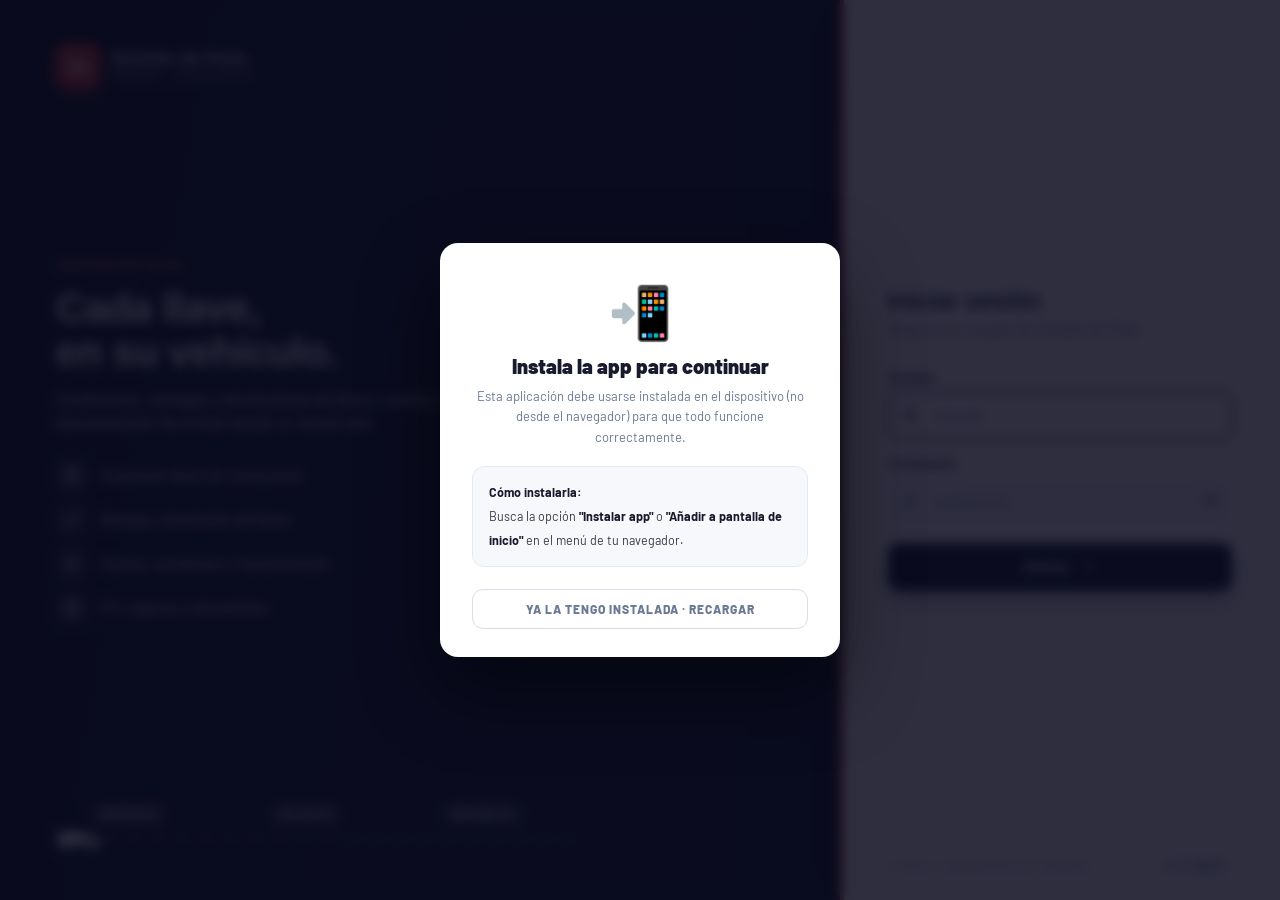
==== commit 294c78a7: "Add files via upload" ====
--- a/index.html
+++ b/index.html
@@ -104,39 +104,7 @@
 </div>
 
 <!-- SPLASH -->
-<div id="splash" role="status" aria-live="polite">
-  <div class="splash-rejilla" aria-hidden="true"></div>
-  <div class="splash-brillo" aria-hidden="true"></div>
-  <div class="splash-contenido">
-    <div class="splash-logo">
-      <div class="splash-icon">
-        <svg width="38" height="38" viewBox="0 0 24 24" fill="none" stroke="#fff" stroke-width="1.6" stroke-linecap="round" stroke-linejoin="round" aria-hidden="true"><path d="M3 7h11v9H3z"/><path d="M14 10h4l3 3v3h-7"/><circle cx="7" cy="17.5" r="1.8"/><circle cx="17.5" cy="17.5" r="1.8"/></svg>
-      </div>
-      <div class="splash-textos">
-        <div class="splash-title">GESTIÓN<br>DE FLOTA</div>
-        <div class="splash-sub">PRIMOR · CONTROL DIARIO</div>
-      </div>
-    </div>
-
-    <!-- Barra de progreso en forma de carretera: el camión avanza con la carga -->
-    <div class="splash-carretera" aria-hidden="true">
-      <div class="splash-bar-wrap"><div class="splash-bar" id="splash-bar"></div></div>
-      <div class="splash-lineas"></div>
-      <div class="splash-camion" id="splash-camion">
-        <svg width="28" height="24" viewBox="0 0 28 24" fill="none"><rect x="1" y="4" width="16" height="12" rx="2" fill="#fff"/><path d="M17 8h5l4 4v4h-9z" fill="#C93636"/><path d="M19 9.5h3l2.2 2.5H19z" fill="#0E1726"/><circle class="splash-rueda" cx="6.5" cy="18.5" r="3" fill="#0E1726" stroke="#fff" stroke-width="1.6" stroke-dasharray="3 2"/><circle class="splash-rueda" cx="21" cy="18.5" r="3" fill="#0E1726" stroke="#fff" stroke-width="1.6" stroke-dasharray="3 2"/></svg>
-      </div>
-    </div>
-
-    <div class="splash-msg" id="splash-msg">Iniciando…</div>
-
-    <div class="splash-pasos">
-      <span class="splash-paso" id="splash-paso-config"><i></i>Configuración</span>
-      <span class="splash-paso" id="splash-paso-servidor"><i></i>Servidor</span>
-      <span class="splash-paso" id="splash-paso-version"><i></i>Versión</span>
-      <span class="splash-paso" id="splash-paso-acceso"><i></i>Acceso</span>
-    </div>
-  </div>
-</div>
+<!-- (Pantalla de carga eliminada: el login sale directamente) -->
 
 <!-- SIDEBAR -->
 <div class="sidebar">
@@ -276,125 +244,89 @@
 
 <!-- PANTALLA BIENVENIDA / LOGIN -->
 <div id="pantalla-login">
-
-  <!-- Panel izquierdo: marca -->
-  <div class="login-brand">
-    <!-- Escena animada de fondo: camión circulando de noche (solo decorativa) -->
-    <div class="login-escena" aria-hidden="true">
-      <div class="esc-lejos"></div>
-      <div class="esc-farolas"></div>
-      <div class="esc-carretera"><div class="esc-lineas"></div></div>
-      <div class="esc-camion">
-        <svg viewBox="0 0 470 130" width="470" height="130">
-          <defs>
-            <linearGradient id="esc-luz" x1="0" y1="0" x2="1" y2="0">
-              <stop offset="0" stop-color="#FFE9B0" stop-opacity="0.55"/>
-              <stop offset="1" stop-color="#FFE9B0" stop-opacity="0"/>
-            </linearGradient>
-          </defs>
-          <!-- haz de los faros -->
-          <path d="M318 84 L470 62 L470 116 Z" fill="url(#esc-luz)"/>
-          <!-- sombra -->
-          <ellipse cx="160" cy="122" rx="170" ry="6" fill="#000" opacity="0.45"/>
-          <g class="esc-carroceria">
-            <!-- remolque -->
-            <rect x="4" y="14" width="208" height="80" rx="4" fill="#1B2A42" stroke="#33445F" stroke-width="2"/>
-            <rect x="4" y="80" width="208" height="5" fill="#C93636"/>
-            <text x="108" y="60" text-anchor="middle" font-family="'Barlow Condensed','Barlow',sans-serif" font-weight="700" font-size="30" letter-spacing="4" fill="#E9EDF3" fill-opacity="0.85">PRIMOR</text>
-            <rect x="10" y="94" width="196" height="8" fill="#0B1220"/>
-            <!-- cabeza tractora -->
-            <path d="M222 102 L222 40 Q222 30 232 30 L276 30 Q286 30 292 40 L306 64 Q312 66 314 74 L316 102 Z" fill="#C93636"/>
-            <path d="M262 38 L280 38 Q284 38 287 43 L298 62 L262 62 Z" fill="#9DB8FF" fill-opacity="0.35"/>
-            <rect x="230" y="38" width="24" height="24" rx="2" fill="#9DB8FF" fill-opacity="0.18"/>
-            <rect x="212" y="88" width="104" height="14" fill="#0B1220"/>
-            <rect x="308" y="78" width="10" height="7" rx="2" fill="#FFE9B0"/>
-            <rect x="226" y="20" width="5" height="16" rx="2" fill="#4A5872"/>
-          </g>
-          <!-- ruedas -->
-          <g class="esc-rueda"><circle cx="40" cy="106" r="14" fill="#05090F"/><circle cx="40" cy="106" r="7" fill="none" stroke="#6E7B90" stroke-width="3" stroke-dasharray="4 3"/></g>
-          <g class="esc-rueda"><circle cx="74" cy="106" r="14" fill="#05090F"/><circle cx="74" cy="106" r="7" fill="none" stroke="#6E7B90" stroke-width="3" stroke-dasharray="4 3"/></g>
-          <g class="esc-rueda"><circle cx="240" cy="106" r="14" fill="#05090F"/><circle cx="240" cy="106" r="7" fill="none" stroke="#6E7B90" stroke-width="3" stroke-dasharray="4 3"/></g>
-          <g class="esc-rueda"><circle cx="292" cy="106" r="14" fill="#05090F"/><circle cx="292" cy="106" r="7" fill="none" stroke="#6E7B90" stroke-width="3" stroke-dasharray="4 3"/></g>
-        </svg>
-      </div>
-    </div>
-
-    <div class="login-brand-cabecera">
-      <div class="login-brand-icon">
-        <svg width="22" height="22" viewBox="0 0 24 24" fill="none" stroke="#fff" stroke-width="1.8" stroke-linecap="round" stroke-linejoin="round" aria-hidden="true"><path d="M3 7h11v9H3z"/><path d="M14 10h4l3 3v3h-7"/><circle cx="7" cy="17.5" r="1.8"/><circle cx="17.5" cy="17.5" r="1.8"/></svg>
-      </div>
-      <div>
-        <div class="login-brand-title">GESTIÓN DE FLOTA</div>
-        <div class="login-brand-sub">PRIMOR · CONTROL DIARIO</div>
-      </div>
-    </div>
-
-    <div class="login-brand-hero">
-      <h1>Cada llave,<br>cada vehículo,<br>cada turno.</h1>
-      <p>Asigna conductores, registra entregas y devoluciones y controla incidencias desde un único cuadrante.</p>
-    </div>
-
-    <div class="login-brand-fichas">
-      <div class="login-brand-ficha login-brand-badge">
-        <span class="login-brand-ficha-lbl" id="login-status-title">Servidor</span>
-        <span class="login-brand-ficha-val"><span class="login-brand-badge-dot"></span><span id="login-status-sub">Conectando…</span></span>
-      </div>
-      <div class="login-brand-ficha">
-        <span class="login-brand-ficha-lbl">Hoy</span>
-        <span class="login-brand-ficha-val" id="login-fecha-hoy">—</span>
-      </div>
-      <div class="login-brand-ficha">
-        <span class="login-brand-ficha-lbl">Versión</span>
-        <span class="login-brand-ficha-val login-brand-ficha-mono" id="login-version-badge">v —</span>
-      </div>
-    </div>
-  </div>
-
-  <!-- Panel derecho: formulario -->
-  <div class="login-form-panel">
-    <div class="login-form-box">
-      <div class="login-form-eyebrow">ACCESO RESPONSABLES</div>
-      <div class="login-form-title">Bienvenido/a</div>
-      <div class="login-form-sub">Identifícate para abrir el cuadrante del turno.</div>
-
-      <div class="login-error" id="mlr-error" role="alert">Usuario o clave incorrectos</div>
-
-      <div class="login-field">
-        <label for="mlr-num">Número de usuario</label>
-        <input type="text" id="mlr-num" placeholder="Tu número de usuario" maxlength="10"
-          inputmode="numeric" pattern="[0-9]*"
-          autocomplete="off" data-lpignore="true" data-1p-ignore="true" data-bwignore="true" data-form-type="other"
+  <!-- Login: mismo diseño que SALIDAS y GIDT (colores de Flota). Estilos en css/login.css -->
+  <div class="lg-polvo" id="lg-polvo" aria-hidden="true"></div>
+
+  <!-- Izquierda: foto con la marca y lo que hace la app -->
+  <div class="lg-hero">
+    <div class="lg-entra lg-brand" style="animation-delay:.1s">
+      <div class="lg-logo" aria-hidden="true">
+        <svg viewBox="0 0 24 24" fill="none" stroke="#fff" stroke-width="1.9" stroke-linecap="round" stroke-linejoin="round"><path d="M3 7h11v9H3z"/><path d="M14 10h4l3 3v3h-7z"/><circle cx="7" cy="17.5" r="1.6"/><circle cx="17" cy="17.5" r="1.6"/></svg>
+      </div>
+      <div class="lg-brand-txt">Gestión de Flota<small>Primor · Transporte</small></div>
+    </div>
+    <div class="lg-hero-txt">
+      <span class="lg-entra lg-eyebrow" style="animation-delay:.3s">Gestión de Flota</span>
+      <h2 class="lg-entra" style="animation-delay:.45s">Cada llave,<br>en su vehículo.</h2>
+      <p class="lg-entra" style="animation-delay:.6s">Conductores, entregas y devoluciones de llaves, averías y documentación de la flota desde un mismo sitio.</p>
+      <div class="lg-feat">
+        <div class="lg-entra" style="animation-delay:.8s"><i><svg viewBox="0 0 24 24" fill="none" stroke="#fff" stroke-width="2" stroke-linecap="round" stroke-linejoin="round"><rect x="3" y="4" width="18" height="17" rx="2"/><path d="M3 9h18M8 2v4M16 2v4"/></svg></i>Cuadrante diario de conductores</div>
+        <div class="lg-entra" style="animation-delay:.95s"><i><svg viewBox="0 0 24 24" fill="none" stroke="#fff" stroke-width="2" stroke-linecap="round" stroke-linejoin="round"><circle cx="8" cy="15" r="4"/><path d="M10.8 12.2 20 3M17 6l3 3M15 8l2 2"/></svg></i>Entrega y devolución de llaves</div>
+        <div class="lg-entra" style="animation-delay:1.1s"><i><svg viewBox="0 0 24 24" fill="none" stroke="#fff" stroke-width="2" stroke-linecap="round" stroke-linejoin="round"><path d="M14.7 6.3a4 4 0 0 0-5.4 5.4L3 18l3 3 6.3-6.3a4 4 0 0 0 5.4-5.4l-2.5 2.5-2.4-.6-.6-2.4z"/></svg></i>Averías, accidentes y mantenimiento</div>
+        <div class="lg-entra" style="animation-delay:1.25s"><i><svg viewBox="0 0 24 24" fill="none" stroke="#fff" stroke-width="2" stroke-linecap="round" stroke-linejoin="round"><path d="M14 3H6a2 2 0 0 0-2 2v14a2 2 0 0 0 2 2h12a2 2 0 0 0 2-2V9z"/><path d="M14 3v6h6M9 14l2 2 4-4"/></svg></i>ITV, seguros y documentos</div>
+      </div>
+    </div>
+    <!-- Recorrido de una llave: Entrega -> En ruta -> Devuelta -->
+    <div class="lg-carril lg-entra" style="animation-delay:1.4s" aria-hidden="true">
+      <span class="lg-paso n1">ENTREGA</span><span class="lg-paso n2">EN RUTA</span><span class="lg-paso n3">DEVUELTA</span>
+      <div class="lg-linea"></div>
+      <svg class="lg-camion" viewBox="0 0 46 26"><g class="bote">
+        <rect x="2" y="6" width="27" height="13" rx="1.5" fill="#fff"/>
+        <rect class="p p1" x="5" y="9" width="6" height="7" fill="#C93636"/>
+        <rect class="p p2" x="12.5" y="9" width="6" height="7" fill="#C93636"/>
+        <rect class="p p3" x="20" y="9" width="6" height="7" fill="#C93636"/>
+        <path d="M30 8h8l6 6v5H30z" fill="#fff"/><path d="M32 10h5l3.5 3.5H32z" fill="#0E1726"/></g>
+        <circle cx="9" cy="21" r="3.2" fill="#0E1726" stroke="#fff" stroke-width="1.6"/>
+        <circle cx="37" cy="21" r="3.2" fill="#0E1726" stroke="#fff" stroke-width="1.6"/>
+      </svg>
+    </div>
+  </div>
+
+  <!-- Derecha: panel blanco con el formulario -->
+  <div class="lg-panel">
+    <div class="lg-card" id="lg-card">
+      <h1 class="lg-entra" style="animation-delay:.35s">Iniciar sesión</h1>
+      <p class="lg-sub lg-entra" style="animation-delay:.45s">Entra con tu usuario de Gestión de Flota</p>
+
+      <label for="mlr-num">Usuario</label>
+      <div class="lg-input">
+        <svg class="lg-input-ico" viewBox="0 0 24 24" fill="none" stroke="currentColor" stroke-width="2" stroke-linecap="round" stroke-linejoin="round" aria-hidden="true"><path d="M20 21v-2a4 4 0 0 0-4-4H8a4 4 0 0 0-4 4v2"/><circle cx="12" cy="7" r="4"/></svg>
+        <input type="text" id="mlr-num" placeholder="Usuario" maxlength="10"
+          inputmode="numeric" pattern="[0-9]*" autocomplete="off" autocapitalize="off" autocorrect="off" spellcheck="false"
+          data-lpignore="true" data-1p-ignore="true" data-bwignore="true" data-form-type="other"
           oninput="this.value=this.value.replace(/\D/g,'')"
           onkeydown="if(event.key==='Enter') document.getElementById('mlr-clave').focus()">
       </div>
-      <div class="login-field">
-        <label for="mlr-clave">Clave de acceso</label>
-        <input type="text" class="inp-clave" id="mlr-clave" placeholder="••••••" maxlength="20"
-          autocomplete="off" data-lpignore="true" data-1p-ignore="true" data-bwignore="true" data-form-type="other"
+
+      <label for="mlr-clave">Contraseña</label>
+      <div class="lg-input lg-input-clave">
+        <svg class="lg-input-ico" viewBox="0 0 24 24" fill="none" stroke="currentColor" stroke-width="2" stroke-linecap="round" stroke-linejoin="round" aria-hidden="true"><rect x="3" y="11" width="18" height="10" rx="2"/><path d="M7 11V7a5 5 0 0 1 10 0v4"/></svg>
+        <!-- Campo de texto que se ve con puntos (por CSS): el navegador no lo trata como contraseña ni ofrece guardarla -->
+        <input type="text" class="lg-oculto" id="mlr-clave" placeholder="Contraseña" maxlength="20"
+          autocomplete="off" autocapitalize="off" autocorrect="off" spellcheck="false"
+          data-lpignore="true" data-1p-ignore="true" data-bwignore="true" data-form-type="other"
           onkeydown="if(event.key==='Enter') loginResponsable()">
-      </div>
-
-      <button class="login-btn" id="btn-mlr-entrar" onclick="loginResponsable()">
-        Entrar al cuadrante
-        <svg width="18" height="18" viewBox="0 0 24 24" fill="none" stroke="currentColor" stroke-width="2" stroke-linecap="round" stroke-linejoin="round" aria-hidden="true"><path d="M5 12h14M13 6l6 6-6 6"/></svg>
+        <button type="button" class="lg-ojo" id="lg-ojo" aria-label="Mostrar contraseña" onmousedown="event.preventDefault()"
+          onclick="const i=document.getElementById('mlr-clave');const v=i.classList.toggle('mostrar');this.classList.toggle('visible',v);this.setAttribute('aria-label',v?'Ocultar contraseña':'Mostrar contraseña')">
+          <svg class="ojo-si" viewBox="0 0 24 24" fill="none" stroke="currentColor" stroke-width="2" stroke-linecap="round" stroke-linejoin="round" aria-hidden="true"><path d="M1 12s4-7 11-7 11 7 11 7-4 7-11 7-11-7-11-7Z"/><circle cx="12" cy="12" r="3"/></svg>
+          <svg class="ojo-no" viewBox="0 0 24 24" fill="none" stroke="currentColor" stroke-width="2" stroke-linecap="round" stroke-linejoin="round" aria-hidden="true"><path d="M17.94 17.94A10.94 10.94 0 0 1 12 19c-7 0-11-7-11-7a21.86 21.86 0 0 1 5.06-5.94M9.9 4.24A10.94 10.94 0 0 1 12 4c7 0 11 7 11 7a21.86 21.86 0 0 1-2.94 3.94M1 1l22 22"/><path d="M9.9 9.9a3 3 0 1 0 4.2 4.2"/></svg>
+        </button>
+      </div>
+
+      <button type="button" class="lg-btn" id="btn-mlr-entrar" onclick="loginResponsable()">
+        <span class="lg-spinner" aria-hidden="true"></span>
+        <span>Entrar</span>
+        <svg class="lg-flecha" viewBox="0 0 24 24" fill="none" stroke="currentColor" stroke-width="2.2" stroke-linecap="round" stroke-linejoin="round" aria-hidden="true"><path d="M5 12h14M13 6l6 6-6 6"/></svg>
       </button>
-
-      <div class="login-loading" id="mlr-loading">
-        <div class="login-loading-inner">
-          <svg width="16" height="16" viewBox="0 0 16 16" style="animation:spin 0.7s linear infinite;flex-shrink:0"><circle cx="8" cy="8" r="6" fill="none" stroke="#dde1e8" stroke-width="2.5"/><path d="M8 2 A6 6 0 0 1 14 8" fill="none" stroke="#C93636" stroke-width="2.5" stroke-linecap="round"/></svg>
-          <span id="mlr-loading-msg">Verificando identidad…</span>
-        </div>
-      </div>
-
-      <div class="login-preload-bar">
-        <div class="login-preload-fill" id="login-preload-fill"></div>
-      </div>
-      <div class="login-preload-msg" id="login-preload-msg"></div>
-
-      <p class="login-ayuda">¿Problemas para entrar? Avisa a tu responsable de turno o a administración.</p>
-    </div>
-  </div>
-
+      <div class="lg-error" id="mlr-error" role="alert">Usuario o clave incorrectos</div>
+      <!-- Compatibilidad con init-sesion.js (no se ven) -->
+      <div id="mlr-loading" hidden><span id="mlr-loading-msg"></span></div>
+    </div>
+    <div class="lg-pie">
+      <span>© Primor · Departamento de Transporte</span>
+      <span class="lg-version" id="login-version-badge"></span>
+    </div>
+  </div>
 </div>
 
 <!-- MODAL: CONFIRMAR ASIGNACIÓN DE CHOFER -->
@@ -476,60 +408,43 @@
 
 <!-- MODAL: ORDEN DE TRABAJO -->
 <div class="modal-overlay" id="modal-orden">
-  <div class="modal-orden">
-    <div class="modal-orden-header">
-      <div>
-        <div class="modal-orden-title">🖨️ Orden de Trabajo</div>
-        <div class="modal-orden-sub">Configura e imprime la orden para este vehículo</div>
-      </div>
-      <button class="modal-orden-close" onclick="cerrarModalOrden()">✕</button>
-    </div>
-    <div class="orden-info-grid">
-      <div class="orden-info-field">
-        <div class="orden-info-label">Vehículo</div>
-        <div class="orden-info-val" id="orden-matricula">—</div>
-      </div>
-      <div class="orden-info-field">
-        <div class="orden-info-label">Operario / Chofer</div>
-        <div class="orden-info-val" id="orden-operario">—</div>
-      </div>
-      <div class="orden-info-field">
-        <div class="orden-info-label">Fecha</div>
-        <div class="orden-info-val" id="orden-fecha">—</div>
-      </div>
-      <div class="orden-info-field">
-        <div class="orden-info-label">Turno</div>
-        <div class="orden-info-val" id="orden-turno">—</div>
-      </div>
-    </div>
-    <div class="orden-section-label">Empresa</div>
-    <div class="orden-empresa-btns">
-      <button class="orden-emp-btn" id="orden-emp-JD" onclick="selOrdenEmpresa('JD')">JIMENEZ &amp; DÍAZ</button>
-      <button class="orden-emp-btn" id="orden-emp-LD" onclick="selOrdenEmpresa('LD')">LOCURA DESMEDIDA</button>
-    </div>
-    <!-- Placeholder cuando no hay empresa seleccionada -->
-    <div class="orden-sin-empresa" id="orden-sin-empresa">
-      <div class="orden-sin-empresa-icon">🏢</div>
-      <div class="orden-sin-empresa-txt">Elige una empresa arriba<br>para ver las rutas disponibles</div>
-    </div>
-
-    <!-- Rutas: sólo visible tras elegir empresa -->
-    <div class="orden-rutas-wrapper oculto" id="orden-rutas-wrapper">
-      <div class="orden-section-label" style="display:flex;align-items:center;gap:8px">
-        Rutas
-        <span class="orden-ruta-count" id="orden-ruta-count">0 seleccionadas</span>
-      </div>
-      <div class="orden-sel-hint">Selecciona una o varias rutas — se imprimirán juntas en una sola hoja</div>
-      <div class="orden-rutas-lista" id="orden-rutas-lista"></div>
-    </div>
-    <div style="flex-shrink:0">
-    <div class="orden-actions">
-      <button class="btn-modal-cancelar" onclick="cerrarModalOrden()">Cancelar</button>
-      <button class="btn-modal-imprimir" onclick="ejecutarOrden()">🖨️ Imprimir orden</button>
-    </div>
-    <div style="margin-top:10px">
-      <button class="btn-packing-list" onclick="abrirPackingList()">📋 IMPRIMIR PACKING LIST</button>
-    </div>
+  <div class="modal-ot">
+    <div class="ot-head">
+      <div class="ot-top">
+        <div>
+          <div class="ot-title">🖨️ Orden de Trabajo</div>
+          <div class="modal-orden-sub ot-sub">Configura e imprime la orden para este vehículo</div>
+        </div>
+        <button class="ot-close" onclick="cerrarModalOrden()" aria-label="Cerrar">✕</button>
+      </div>
+      <div class="ot-strip">
+        <div class="ot-cell"><div class="ot-lbl">Vehículo</div><div class="ot-val" id="orden-matricula">—</div></div>
+        <div class="ot-cell"><div class="ot-lbl">Chofer</div><div class="ot-val" id="orden-operario">—</div></div>
+        <div class="ot-cell"><div class="ot-lbl">Fecha</div><div class="ot-val" id="orden-fecha">—</div></div>
+        <div class="ot-cell"><div class="ot-lbl">Turno</div><div class="ot-val"><span class="ot-turno" id="orden-turno">—</span></div></div>
+      </div>
+    </div>
+    <div class="ot-body">
+      <div class="ot-seg" id="orden-empresas"></div>
+      <div class="ot-fila">
+        <span class="ot-label" id="orden-ruta-count">Rutas</span>
+        <div class="ot-chips">
+          <button class="ot-chip" onclick="otMarcarHabituales()" title="Marcar las rutas habituales de este vehículo">⭐ Habituales</button>
+          <button class="ot-chip" onclick="otComoAyer()" title="Marcar las mismas rutas que el último día que se imprimió">↺ Como ayer</button>
+          <button class="ot-chip" onclick="otQuitarTodas()">✕ Ninguna</button>
+        </div>
+      </div>
+      <div class="ot-banner" id="orden-banner" style="display:none"></div>
+      <div class="ot-grid" id="orden-rutas-lista"></div>
+      <div class="ot-ayuda">Pulsa la tarjeta para marcar ida y vuelta · pulsa un sentido para quitarlo · ★ = ruta habitual</div>
+    </div>
+    <div class="ot-foot">
+      <div class="ot-resumen"><span id="orden-resumen">Ninguna ruta marcada</span><span class="ot-duplex" title="La doble cara se activa en las preferencias de la impresora (o en «Más ajustes» del diálogo de imprimir)">⇆ Doble cara si la impresora lo permite</span></div>
+      <div class="ot-acc">
+        <button class="ot-cancel" onclick="cerrarModalOrden()">Cancelar</button>
+        <button class="ot-pack" onclick="abrirPackingList()">📋 PACKING LIST</button>
+        <button class="btn-modal-imprimir ot-print off" id="orden-btn-imprimir" onclick="ejecutarOrden()" disabled>🖨️ Imprimir orden</button>
+      </div>
     </div>
   </div>
 </div>
@@ -2450,5 +2365,8 @@
 <script src="js/acerca-de.js"></script>
 <link rel="stylesheet" href="css/mantenimiento.css">
 <script src="js/mantenimiento.js"></script>
+<link rel="stylesheet" href="css/login.css">
+<!-- Ajustes para móvil: debe ser la última hoja de estilos -->
+<link rel="stylesheet" href="css/movil.css">
 </body>
 </html>
--- a/css/estilos.css
+++ b/css/estilos.css
@@ -317,15 +317,15 @@
     #banner-devol-pendientes .bdp-btn:hover { background: #d68910; }
 
     /* ─── MAIN ─── */
-    .main { flex: 1; display: flex; flex-direction: column; height: 100vh; overflow: hidden; padding: 10px 0 10px; }
+    .main { flex: 1; display: flex; flex-direction: column; height: 100vh; overflow: hidden; padding: 0 0 10px; }
 
     /* main-header eliminado – info movida al sidebar */
 
     /* ─── TABLE ─── */
     .table-wrap {
       flex: 1; min-height: 0; overflow: auto; background: white;
-      margin: 12px 16px 0; border-radius: 12px;
-      border: 1px solid #e8eaf0;
+      margin: 0 16px 0; border-radius: 0 0 12px 12px;
+      border: 1px solid #e8eaf0; border-top: none;
       box-shadow: 0 2px 12px rgba(26,26,46,0.06); position: relative;
     }
     table { width: 100%; border-collapse: collapse; font-size: 12px; min-width: 1050px; }
@@ -515,51 +515,72 @@
     .mlr-btn:hover { background: #c63030; }
 
     /* ─── MODAL ORDEN DE TRABAJO ─── */
-    .modal-orden { background: white; border-radius: 16px; padding: 28px 26px; width: 520px; max-width: 95vw; max-height: 92vh; overflow-y: hidden; box-shadow: 0 24px 64px rgba(0,0,0,0.35); display: flex; flex-direction: column; }
-    .modal-orden-header { display: flex; justify-content: space-between; align-items: flex-start; margin-bottom: 20px; }
-    .modal-orden-title { font-size: 16px; font-weight: 900; color: #1a1a2e; }
     .modal-orden-sub { font-size: 11px; color: #8899aa; margin-top: 3px; }
     .modal-orden-close { background: none; border: 1.5px solid #dde1e8; border-radius: 7px; width: 28px; height: 28px; cursor: pointer; font-size: 14px; color: #889; display: flex; align-items: center; justify-content: center; transition: all 0.15s; flex-shrink: 0; }
     .modal-orden-close:hover { background: #e84545; color: white; border-color: #e84545; }
-    .orden-info-grid { display: grid; grid-template-columns: 1fr 1fr; gap: 10px; margin-bottom: 20px; }
-    .orden-info-field { background: #f7f8fa; border-radius: 8px; padding: 10px 12px; border: 1px solid #dde1e8; }
-    .orden-info-label { font-size: 9px; font-weight: 700; color: #8899aa; letter-spacing: 1px; text-transform: uppercase; margin-bottom: 3px; }
-    .orden-info-val { font-size: 14px; font-weight: 800; color: #1a1a2e; white-space: nowrap; overflow: hidden; text-overflow: ellipsis; }
-    .orden-section-label { font-size: 10px; font-weight: 700; color: #8899aa; letter-spacing: 1px; text-transform: uppercase; margin-bottom: 7px; }
-    .orden-empresa-btns { display: flex; gap: 8px; margin-bottom: 14px; }
-    .orden-emp-btn { flex: 1; padding: 9px; border: 1.5px solid #dde1e8; border-radius: 8px; background: white; color: #556; font-family: 'Barlow', sans-serif; font-size: 11px; font-weight: 700; cursor: pointer; transition: all 0.15s; }
-    .orden-emp-btn.active { background: #e84545; border-color: #e84545; color: white; }
-    .orden-emp-btn:hover:not(.active) { border-color: #e84545; color: #e84545; }
-    .orden-empresa-hint { font-size: 10px; color: #e84545; font-weight: 700; letter-spacing: 0.3px; margin-bottom: 10px; display: none; }
-    .orden-empresa-hint.visible { display: block; }
-    .orden-rutas-wrapper { display: flex; flex-direction: column; flex: 1; min-height: 0; }
-    .orden-rutas-wrapper.oculto { display: none; }
-    .orden-sin-empresa { flex: 1; display: flex; flex-direction: column; align-items: center; justify-content: center; gap: 8px; padding: 24px 0; }
-    .orden-sin-empresa-icon { font-size: 32px; opacity: 0.3; }
-    .orden-sin-empresa-txt { font-size: 12px; color: #aab; font-weight: 600; text-align: center; }
-    .orden-rutas-lista { display: flex; flex-direction: column; gap: 6px; margin-bottom: 20px; overflow-y: auto; flex: 1; min-height: 0; }
-    .orden-rutas-bloque { display: flex; flex-direction: column; gap: 6px; flex: 1; }
-    .orden-ruta-item { display: flex; align-items: center; gap: 10px; padding: 9px 12px; border: 1.5px solid #dde1e8; border-radius: 8px; cursor: pointer; transition: all 0.15s; user-select: none; }
-    .orden-ruta-item:hover { border-color: #e84545; background: #fff5f5; }
-    .orden-ruta-item.selected { border-color: #e84545; background: #fff0f0; }
-    .orden-ruta-item input[type=checkbox] { accent-color: #e84545; width: 16px; height: 16px; flex-shrink: 0; cursor: pointer; }
-    .orden-ruta-item label { font-size: 13px; font-weight: 600; color: #1a1a2e; cursor: pointer; flex: 1; }
-    .orden-ruta-count { font-size: 10px; font-weight: 800; color: #e84545; background: #fff0f0; border: 1.5px solid #e84545; border-radius: 5px; padding: 1px 7px; margin-left: auto; display: none; }
-    .orden-ruta-count.visible { display: inline-block; }
-    .orden-sel-hint { font-size: 10px; color: #8899aa; margin-bottom: 8px; }
-    .orden-ruta-item.ya-impresa { border-color: #16a34a; background: #f0fdf4; }
-    .orden-ruta-item.ya-impresa:hover { border-color: #15803d; background: #dcfce7; }
-    .orden-ruta-item.ya-impresa label { color: #166534; }
-    .badge-impresa { font-size: 9px; font-weight: 800; color: #16a34a; background: #dcfce7; border: 1.5px solid #16a34a; border-radius: 5px; padding: 1px 6px; letter-spacing: 0.3px; white-space: nowrap; }
-    .btn-reimprimir { padding: 4px 9px; background: #16a34a; color: white; border: none; border-radius: 6px; font-family: 'Barlow', sans-serif; font-size: 10px; font-weight: 800; cursor: pointer; white-space: nowrap; transition: background 0.15s; flex-shrink: 0; }
-    .btn-reimprimir:hover { background: #15803d; }
-    .orden-actions { display: flex; gap: 8px; justify-content: flex-end; }
-    .btn-modal-cancelar { padding: 11px 18px; background: #f4f5f8; color: #556; border: none; border-radius: 8px; font-family: 'Barlow', sans-serif; font-size: 12px; font-weight: 700; cursor: pointer; transition: background 0.15s; }
-    .btn-modal-cancelar:hover { background: #eaecf2; }
+    .modal-ot { background: white; border-radius: 16px; width: 640px; max-width: 95vw; max-height: 94vh; box-shadow: 0 24px 64px rgba(0,0,0,0.35); overflow: hidden; display: flex; flex-direction: column; font-family: 'Barlow', sans-serif; }
+    .ot-head { background: #1a1a2e; color: white; padding: 18px 22px 16px; flex-shrink: 0; }
+    .ot-top { display: flex; justify-content: space-between; align-items: flex-start; gap: 10px; }
+    .ot-title { font-size: 16px; font-weight: 900; letter-spacing: 0.2px; }
+    .ot-sub { color: #9aa3b8 !important; }
+    .ot-close { background: none; border: 1.5px solid #3a3a5a; border-radius: 7px; width: 30px; height: 30px; color: #c9cbd6; font-size: 14px; cursor: pointer; flex-shrink: 0; transition: all 0.15s; }
+    .ot-close:hover { background: #e84545; border-color: #e84545; color: white; }
+    .ot-strip { display: grid; grid-template-columns: 1.1fr 1.6fr 0.9fr 0.8fr; gap: 1px; margin-top: 14px; background: #2c2c48; border-radius: 9px; overflow: hidden; }
+    .ot-cell { background: #242440; padding: 8px 11px; min-width: 0; }
+    .ot-lbl { font-size: 9px; font-weight: 700; color: #9aa3b8; letter-spacing: 1px; text-transform: uppercase; }
+    .ot-val { font-size: 13px; font-weight: 800; color: #f5f5f5; white-space: nowrap; overflow: hidden; text-overflow: ellipsis; margin-top: 2px; }
+    .ot-turno { display: inline-block; background: #e84545; color: white; border-radius: 5px; padding: 0 6px; font-size: 11px; }
+    .ot-body { padding: 18px 22px 4px; overflow-y: auto; flex: 1; min-height: 0; }
+    .ot-seg { display: flex; background: #f4f5f8; border-radius: 9px; padding: 3px; gap: 3px; margin-bottom: 16px; }
+    .ot-seg button { flex: 1; padding: 9px; border: none; border-radius: 7px; background: transparent; font-family: 'Barlow', sans-serif; font-size: 11px; font-weight: 800; color: #556; cursor: pointer; letter-spacing: 0.3px; transition: all 0.15s; }
+    .ot-seg button:hover:not(.on) { color: #e84545; }
+    .ot-seg button.on { background: white; color: #e84545; box-shadow: 0 1px 4px rgba(0,0,0,0.12); }
+    .ot-fila { display: flex; align-items: center; justify-content: space-between; gap: 10px; margin-bottom: 9px; flex-wrap: wrap; }
+    .ot-label { font-size: 10px; font-weight: 700; color: #8899aa; letter-spacing: 1px; text-transform: uppercase; }
+    .ot-chips { display: flex; gap: 5px; flex-wrap: wrap; }
+    .ot-chip { padding: 5px 9px; border: 1.5px solid #dde1e8; border-radius: 20px; background: white; font-family: 'Barlow', sans-serif; font-size: 10px; font-weight: 800; color: #556; cursor: pointer; transition: all 0.15s; }
+    .ot-chip:hover { border-color: #e84545; color: #e84545; }
+    .ot-banner { font-size: 11px; font-weight: 700; color: #1e3a5f; background: #eef3fa; border: 1px solid #c9d6e8; border-radius: 8px; padding: 7px 10px; margin-bottom: 10px; }
+    .ot-grid { display: grid; grid-template-columns: repeat(2, minmax(0, 1fr)); gap: 8px; }
+    .ot-col { display: flex; flex-direction: column; gap: 8px; min-width: 0; }
+    .ot-card { border: 1.5px solid #dde1e8; border-radius: 10px; padding: 10px 11px 9px; cursor: pointer; background: white; transition: all 0.15s; display: flex; flex-direction: column; gap: 8px; user-select: none; }
+    .ot-card:hover { border-color: #e84545; }
+    .ot-card.sel { border-color: #e84545; background: #fff5f5; }
+    .ot-card.imp { border-color: #16a34a; background: #f0fdf4; }
+    .ot-card.imp:hover { border-color: #15803d; }
+    .ot-c-top { display: flex; align-items: center; gap: 8px; }
+    .ot-chk { width: 18px; height: 18px; border-radius: 5px; border: 1.5px solid #c3c9d4; display: flex; align-items: center; justify-content: center; font-size: 12px; font-weight: 900; color: white; flex-shrink: 0; }
+    .ot-card.sel .ot-chk { background: #e84545; border-color: #e84545; }
+    .ot-card.imp .ot-chk { background: #16a34a; border-color: #16a34a; }
+    .ot-name { font-size: 14px; font-weight: 900; color: #1a1a2e; flex: 1; letter-spacing: 0.2px; min-width: 0; overflow: hidden; text-overflow: ellipsis; white-space: nowrap; }
+    .ot-card.imp .ot-name { color: #166534; }
+    .ot-star { background: none; border: none; font-size: 16px; line-height: 1; color: #d1d5db; cursor: pointer; padding: 0 2px; transition: color 0.15s; }
+    .ot-star:hover { color: #fbbf24; }
+    .ot-star.on { color: #f59e0b; }
+    .ot-dirs { display: grid; grid-template-columns: repeat(2, minmax(0, 1fr)); gap: 5px; }
+    .ot-dirs.uno { grid-template-columns: 1fr; }
+    .ot-dir { padding: 5px 4px; border: 1.5px solid #e5e8ee; border-radius: 6px; background: #f7f8fa; font-family: 'Barlow', sans-serif; font-size: 10px; font-weight: 800; color: #99a; cursor: pointer; white-space: nowrap; overflow: hidden; text-overflow: ellipsis; transition: all 0.15s; }
+    .ot-dir.on { border-color: #e84545; color: #e84545; background: white; }
+    .ot-card.imp .ot-dir.on { border-color: #16a34a; color: #166534; }
+    .ot-estado { font-size: 9px; font-weight: 800; border-radius: 5px; padding: 1px 6px; letter-spacing: 0.3px; white-space: nowrap; }
+    .ot-estado.imp { color: #16a34a; background: #dcfce7; border: 1.5px solid #16a34a; }
+    .ot-estado.nueva { color: #e84545; background: #fff0f0; border: 1.5px solid #e84545; }
+    .ot-estado.hecha { color: #6b8f78; background: #f3f6f4; border: 1.5px solid #c5d6cb; }
+    .ot-ayuda { font-size: 10px; color: #8899aa; margin-top: 9px; text-align: center; }
+    .ot-vacio { grid-column: 1 / -1; text-align: center; font-size: 12px; color: #aab; font-weight: 600; padding: 20px 0; }
+    .ot-foot { border-top: 1px solid #eef0f4; background: #fafbfc; padding: 12px 22px 16px; margin-top: 12px; flex-shrink: 0; }
+    .ot-resumen { display: flex; align-items: center; gap: 8px; font-size: 11px; font-weight: 700; color: #556; margin-bottom: 10px; flex-wrap: wrap; }
+    .ot-duplex { margin-left: auto; font-size: 11px; font-weight: 800; color: #1e3a5f; cursor: help; }
+    .ot-acc { display: flex; gap: 8px; }
+    .ot-cancel { padding: 11px 16px; background: #f4f5f8; color: #556; border: none; border-radius: 8px; font-family: 'Barlow', sans-serif; font-size: 12px; font-weight: 700; cursor: pointer; transition: background 0.15s; }
+    .ot-cancel:hover { background: #eaecf2; }
+    .ot-pack { padding: 11px 14px; background: white; color: #1e3a5f; border: 1.5px solid #1e3a5f; border-radius: 8px; font-family: 'Barlow', sans-serif; font-size: 11px; font-weight: 800; cursor: pointer; letter-spacing: 0.3px; white-space: nowrap; transition: background 0.15s; }
+    .ot-pack:hover { background: #eef3fa; }
     .btn-modal-imprimir { flex: 1; padding: 11px; background: #e84545; color: white; border: none; border-radius: 8px; font-family: 'Barlow', sans-serif; font-size: 13px; font-weight: 800; cursor: pointer; transition: background 0.15s; }
     .btn-modal-imprimir:hover { background: #c63030; }
-    .btn-packing-list { width: 100%; padding: 10px; background: #1e3a5f; color: white; border: none; border-radius: 8px; font-family: 'Barlow', sans-serif; font-size: 12px; font-weight: 800; cursor: pointer; transition: background 0.15s; letter-spacing: 0.3px; margin-bottom: 12px; }
-    .btn-packing-list:hover { background: #162c48; }
+    .btn-modal-imprimir.reimp { background: #16a34a; }
+    .btn-modal-imprimir.reimp:hover { background: #15803d; }
+    .btn-modal-imprimir.off, .btn-modal-imprimir.off:hover { background: #e84545; opacity: 0.38; cursor: not-allowed; }
     .modal-packing { background: white; border-radius: 16px; padding: 24px 22px 20px; width: min(780px, 96vw); height: min(90vh, 960px); display: flex; flex-direction: column; box-shadow: 0 24px 64px rgba(0,0,0,0.4); }
     .modal-packing-header { display: flex; justify-content: space-between; align-items: flex-start; margin-bottom: 14px; flex-shrink: 0; }
     .modal-packing-title { font-size: 15px; font-weight: 900; color: #1a1a2e; }
@@ -1249,7 +1270,12 @@
       #modal-nueva-version .nv-box { width: 90vw; padding: 26px 18px 20px; }
       #modal-devol-pendientes .dp-box { width: 96vw; max-width: 96vw; }
       .modal-repo  { width: 96vw !important; padding: 20px 16px !important; }
-      .modal-orden { width: 96vw !important; padding: 20px 16px !important; max-height: 94vh !important; }
+      .modal-ot { width: 96vw !important; max-height: 94vh !important; }
+      .ot-head, .ot-body, .ot-foot { padding-left: 14px !important; padding-right: 14px !important; }
+      .ot-strip { grid-template-columns: 1fr 1fr !important; }
+      .ot-grid { grid-template-columns: 1fr !important; }
+      .ot-acc { flex-wrap: wrap; }
+      .ot-print { flex-basis: 100%; order: -1; }
       .modal-admin {
         width: 100vw !important; max-width: 100vw !important;
         height: 100vh !important; max-height: 100vh !important;
@@ -1283,7 +1309,7 @@
       #banner-devol-pendientes { font-size: 11px; padding: 8px 12px; flex-wrap: wrap; }
 
       /* Listas en modales */
-      .orden-rutas-lista, .dp-lista,
+      .dp-lista,
       #recibir-llaves-lista, #repostajes-pendientes-lista { max-height: 42vh; }
     }
 
--- a/css/ficha-vehiculo.css
+++ b/css/ficha-vehiculo.css
@@ -305,6 +305,67 @@
   .fv-acciones, .fv-check { grid-template-columns: 1fr; }
 }
 
+/* ── Historial (solo admin) · js/ficha-historial.js ── */
+.fh-cab { display: flex; align-items: flex-end; justify-content: space-between; gap: 16px; flex-wrap: wrap; }
+.fh-cab .fv-card-nota { margin-top: 4px; font-size: 14px; }
+.fh-resumen { display: grid; grid-template-columns: repeat(4, minmax(0, 1fr)); gap: 14px; }
+.fh-resumen .fv-card { padding: 16px 18px; gap: 6px; }
+.fh-resumen .fv-card-big { font-size: 24px; }
+.fh-filtros { display: flex; gap: 8px; flex-wrap: wrap; }
+.fh-filtro {
+  height: 36px; padding: 0 14px; border-radius: 999px; border: 1px solid #D5DBE4; background: #fff;
+  font: 700 13.5px 'Barlow', sans-serif; color: #3A4456; cursor: pointer; display: inline-flex; align-items: center; gap: 8px;
+}
+.fh-filtro b { font-weight: 700; font-size: 12px; color: #8899AA; }
+.fh-filtro.activo { background: #0E1726; border-color: #0E1726; color: #fff; }
+.fh-filtro.activo b { color: #9AA6B8; }
+.fh-filtro i { width: 8px; height: 8px; border-radius: 50%; }
+
+.fh-lista { background: #fff; border: 1px solid #E3E7EE; border-radius: 14px; padding: 6px 22px 14px; }
+.fh-mes {
+  font-size: 12.5px; font-weight: 800; letter-spacing: .12em; color: #5B6576; text-transform: uppercase;
+  padding: 16px 0 8px; border-bottom: 1px solid #EEF1F5; margin-bottom: 4px;
+}
+.fh-ev { display: grid; grid-template-columns: 92px 40px minmax(0, 1fr) auto; gap: 14px; align-items: start; padding: 12px 0; position: relative; }
+.fh-ev + .fh-ev { border-top: 1px dashed #EEF1F5; }
+.fh-fecha { display: flex; flex-direction: column; gap: 1px; padding-top: 2px; }
+.fh-dia { font-family: 'JetBrains Mono', monospace; font-size: 15px; font-weight: 600; }
+.fh-hora { font-family: 'JetBrains Mono', monospace; font-size: 12.5px; color: #8899AA; }
+.fh-ico {
+  width: 38px; height: 38px; border-radius: 10px; display: flex; align-items: center; justify-content: center; flex-shrink: 0;
+}
+.fh-ico svg { width: 19px; height: 19px; }
+.fh-ico.nave   { background: #E8EEFC; color: #1D3FA8; }
+.fh-ico.bloq   { background: #FDECEA; color: #B42318; }
+.fh-ico.desb   { background: #E7F5EC; color: #166534; }
+.fh-ico.averia { background: #FFF4DD; color: #9A5B00; }
+.fh-ico.docs   { background: #EEF1F5; color: #3A4456; }
+.fh-ico.rep    { background: #F1EAFD; color: #5B2DB0; }
+.fh-txt { display: flex; flex-direction: column; gap: 3px; min-width: 0; }
+.fh-tit { font-size: 15.5px; font-weight: 700; }
+.fh-det { font-size: 14px; color: #3A4456; line-height: 1.45; overflow-wrap: anywhere; }
+.fh-det .fh-flecha { color: #8899AA; margin: 0 6px; }
+.fh-tag {
+  display: inline-block; font-size: 12px; font-weight: 700; padding: 2px 9px; border-radius: 999px; margin-left: 6px; vertical-align: 1px;
+}
+.fh-tag.rojo  { background: #FDECEA; color: #B42318; }
+.fh-tag.verde { background: #E7F5EC; color: #166534; }
+.fh-tag.gris  { background: #EEF1F5; color: #3A4456; }
+.fh-quien { font-size: 12.5px; color: #8899AA; }
+.fh-tramo {
+  margin-top: 6px; display: flex; align-items: center; gap: 10px; font-size: 12.5px; color: #5B6576; font-weight: 600;
+}
+.fh-tramo span.barra { flex: 0 1 260px; height: 6px; border-radius: 6px; background: repeating-linear-gradient(90deg, #C93636 0 10px, #E26D6D 10px 14px); }
+.fh-mono { font-family: 'JetBrains Mono', monospace; font-weight: 600; }
+.fh-mas { display: flex; justify-content: center; padding-top: 12px; }
+.fh-vacio { padding: 28px 0 18px; text-align: center; font-size: 14.5px; color: #8899AA; }
+.fh-filtro:focus-visible { outline: 2px solid #C93636; outline-offset: 2px; }
+@media (max-width: 900px) {
+  .fh-resumen { grid-template-columns: 1fr 1fr; }
+  .fh-ev { grid-template-columns: 64px 38px minmax(0, 1fr); }
+  .fh-quien { grid-column: 3; }
+}
+
 /* Rendimiento: mientras la ficha está abierta no se anima nada de lo que queda
    detrás (cuadrante), y la escena del acceso se para cuando el acceso está oculto. */
 body:has(#modal-ficha-vehiculo.visible) .mant-badge.grave::after { animation-play-state: paused; }
--- a/css/mantenimiento.css
+++ b/css/mantenimiento.css
@@ -251,6 +251,7 @@
 .incid-btn-averia:hover { background: #1a1a2e; color: #fff; border-color: #1a1a2e; }
 
 /* ── Incidencias pendientes dentro de la pestaña Mantenimiento ── */
+.mant-pill.acc-revisado    { background: #E9EEF5; color: #34445C; }
 .mant-pill.incid-averia    { background: #FDECEA; color: #B42318; }
 .mant-pill.incid-accidente { background: #C93636; color: #fff; }
 .mant-pill.incid-revision  { background: #E8EEFC; color: #1D3FA8; }
@@ -373,6 +374,60 @@
 .mf-incid-txt { flex: 1; min-width: 0; display: flex; flex-direction: column; gap: 2px; }
 .mf-incid-txt strong { font-size: 14.5px; font-weight: 700; }
 .mf-incid-txt span { font-size: 12.5px; color: #5B6576; }
+/* Averías | Accidentes y golpes: dos columnas iguales que ocupan el alto de la ficha */
+.mf-panel > .mf-columnas.mf-cols-av { grid-template-columns: minmax(0, 1fr) minmax(0, 1fr); align-items: stretch; }
+@media (max-width: 1100px) {
+  .mf-panel > .mf-columnas.mf-cols-av { grid-template-columns: 1fr; align-items: start; }
+}
+/* Cabecera de averías: título y botón arriba, filtros debajo */
+.mf-cols-av .mf-filtros { order: 5; width: 100%; margin-left: 0; padding-bottom: 2px; }
+.mf-cols-av > .mf-sec { max-height: none; }
+.mf-cols-av .mf-tabla-wrap, .mf-cols-av .mf-lista { flex: 1 1 auto; min-height: 0; overflow-y: auto; }
+/* En media pantalla la tabla de averías pasa a una ficha por avería */
+.mf-cols-av .mf-tabla-av { display: block; min-width: 0; }
+.mf-cols-av .mf-tabla-av thead { display: none; }
+.mf-cols-av .mf-tabla-av tbody { display: block; }
+.mf-cols-av .mf-tabla-av tbody tr { display: grid; grid-template-columns: minmax(0, 1fr) auto; gap: 6px 14px; padding: 12px 16px; border-bottom: 1px solid #EEF1F5; }
+.mf-cols-av .mf-tabla-av tbody tr:last-child { border-bottom: none; }
+.mf-cols-av .mf-tabla-av tbody td { display: block; padding: 0; border: none; background: transparent; text-align: left; min-width: 0; }
+.mf-cols-av .mf-tabla-av tr.inmov { background: #FFF7F6; }
+.mf-cols-av .mf-tabla-av td:nth-child(1) { grid-column: 1; grid-row: 1; }
+.mf-cols-av .mf-tabla-av td:nth-child(4) { grid-column: 2; grid-row: 1; text-align: right; }
+.mf-cols-av .mf-tabla-av td:nth-child(2) { grid-column: 1 / -1; grid-row: 2; }
+.mf-cols-av .mf-tabla-av td:nth-child(3) { grid-column: 1; grid-row: 3; font-size: 13px; }
+.mf-cols-av .mf-tabla-av td:nth-child(3)::before { content: 'Parte de '; font-weight: 600; color: #8593A8; }
+.mf-cols-av .mf-tabla-av td:nth-child(5) { grid-column: 2; grid-row: 3; text-align: right; }
+.mf-cols-av .mf-tabla-av td:nth-child(5)::before { content: 'Km '; font: 600 12px 'Barlow', sans-serif; color: #8593A8; }
+.mf-cols-av .mf-tabla-av td:nth-child(6) { grid-column: 1 / -1; grid-row: 4; }
+.mf-cols-av .mf-tabla-av td:nth-child(6):not(:has(button)) { display: none; }
+.mf-cols-av .mf-tabla-av .mf-acciones { justify-content: flex-start; }
+.mf-cols-av .mf-tabla-av tbody tr:hover td { background: transparent; }
+/* Fotos de un accidente reparado: botones desactivados */
+.mf-btn-file.capado { opacity: .45; cursor: not-allowed; background: #F4F6F9; }
+.mf-btn-file.capado:hover { background: #F4F6F9; border-color: #D5DBE4; }
+
+/* Accidentes y golpes (con fotos) */
+.mf-panel > .mf-sec-acc { max-height: 44%; }
+.mf-acc { padding: 12px 16px; border-bottom: 1px solid #EEF1F5; display: flex; flex-direction: column; gap: 10px; }
+.mf-acc:last-child { border-bottom: none; }
+.mf-acc.cerrada .mf-incid-txt strong { color: #5B6576; font-weight: 600; }
+.mf-acc-top { display: flex; align-items: center; gap: 12px; flex-wrap: wrap; }
+.mf-acc-top .mant-pill { flex-shrink: 0; }
+.mf-acc-top .mf-incid-txt { flex: 1 1 260px; }
+.mf-acc-top .mf-incid-txt strong { word-break: break-word; }
+.mf-btn-file { display: inline-flex; align-items: center; gap: 6px; position: relative; box-sizing: border-box; }
+.mf-btn-file input { position: absolute; width: 1px; height: 1px; opacity: 0; pointer-events: none; }
+.mf-btn-file:focus-within { outline: 2px solid #C93636; outline-offset: 2px; }
+.mf-btn.ocupado { opacity: .5; pointer-events: none; }
+.mf-acc-fotos { display: flex; align-items: center; gap: 8px; flex-wrap: wrap; }
+.mf-acc-foto {
+  all: unset; width: 84px; height: 64px; border-radius: 8px; overflow: hidden; background: #EEF1F5;
+  box-shadow: 0 0 0 1px #D5DBE4; cursor: zoom-in; flex-shrink: 0;
+}
+.mf-acc-foto:hover { box-shadow: 0 0 0 2px #0E1726; }
+.mf-acc-foto:focus-visible { outline: 2px solid #C93636; outline-offset: 2px; }
+.mf-acc-foto img { width: 100%; height: 100%; object-fit: cover; display: block; }
+.mf-acc-nota { font-size: 12.5px; font-weight: 600; color: #5B6576; }
 .mf-rev { padding: 12px 16px; border-bottom: 1px solid #EEF1F5; display: flex; flex-direction: column; gap: 6px; }
 .mf-rev:last-child { border-bottom: none; }
 .mf-rev.vencida { background: #FFF7F6; }
@@ -409,7 +464,8 @@
 @media (max-width: 768px) {
   #ficha-panel-averias.active, #ficha-panel-mant.active { height: auto; overflow: visible; padding: 12px; }
   .mf-panel { height: auto; }
-  .mf-panel > .mf-sec-auto { max-height: none; }
+  .mf-panel > .mf-sec-auto, .mf-panel > .mf-sec-acc { max-height: none; }
+  .mf-acc-top .mf-acciones { width: 100%; justify-content: flex-start; }
   .mf-panel > .mf-columnas { overflow: visible; }
   .mf-tabla-wrap { max-height: none; }
   .mf-lista { overflow: visible; }
--- a/css/login.css
+++ b/css/login.css
@@ -0,0 +1,205 @@
+/* ════════════════════════════════════════════════════════════════════════════
+   LOGIN — mismo diseño que SALIDAS y GIDT, con los colores de Flota
+   (azul marino #0E1726 y rojo Primor #C93636). Todo va bajo #pantalla-login.
+   OJO: sin @media (prefers-reduced-motion): en los PCs del trabajo las
+   animaciones deben verse igual (ver SALIDAS).
+   ════════════════════════════════════════════════════════════════════════════ */
+#pantalla-login {
+  --lg-navy: #0E1726;
+  --lg-rojo: #C93636;
+  --lg-tinta: #0E1726;
+  --lg-suave: #5B6572;
+  --lg-borde: #E3E7EC;
+  position: fixed; inset: 0; z-index: 9999;
+  display: flex; align-items: stretch;
+  overflow: hidden; overflow: clip;
+  font-family: -apple-system, BlinkMacSystemFont, "Segoe UI", Roboto, Helvetica, Arial, sans-serif;
+  background:
+    linear-gradient(100deg, rgba(10,16,28,.95) 0%, rgba(14,23,38,.82) 38%, rgba(14,23,38,.40) 70%, rgba(14,23,38,.18) 100%),
+    url('../fondo-login.jpg');
+  background-size: cover; background-position: center; background-repeat: no-repeat;
+  background-color: var(--lg-navy);
+  transition: opacity .35s ease, visibility .35s ease;
+}
+#pantalla-login.oculto { opacity: 0; visibility: hidden; pointer-events: none; }
+#pantalla-login *, #pantalla-login *::before, #pantalla-login *::after { box-sizing: border-box; }
+
+/* La foto (con su degradado) se copia en una capa que hace un zoom lento */
+#pantalla-login::before {
+  content: ''; position: absolute; inset: -4%; z-index: 0; pointer-events: none;
+  background: inherit; transform-origin: 62% 40%;
+  animation: lg-camara 26s ease-in-out infinite alternate;
+}
+@keyframes lg-camara { from { transform: scale(1) translate(0,0); } to { transform: scale(1.13) translate(-2.5%,1.5%); } }
+#pantalla-login .lg-hero, #pantalla-login .lg-panel { position: relative; z-index: 2; }
+#pantalla-login .lg-polvo { position: absolute; inset: 0; z-index: 1; pointer-events: none; overflow: hidden; }
+#pantalla-login .lg-polvo span {
+  position: absolute; bottom: -10px; border-radius: 50%; background: rgba(255,200,190,.55);
+  animation: lg-sube linear infinite;
+}
+@keyframes lg-sube { 0% { transform: translate(0,0); opacity: 0; } 10% { opacity: 1; } 90% { opacity: .8; } 100% { transform: translate(var(--dx),-105vh); opacity: 0; } }
+
+/* ── Izquierda: marca, frase y funciones sobre la foto ── */
+#pantalla-login .lg-hero {
+  flex: 1; min-width: 0; color: #fff;
+  display: flex; flex-direction: column; justify-content: space-between;
+  padding: 44px 56px;
+}
+#pantalla-login .lg-brand { display: flex; align-items: center; gap: 12px; }
+#pantalla-login .lg-logo {
+  width: 44px; height: 44px; border-radius: 11px; flex-shrink: 0; background: var(--lg-rojo);
+  display: flex; align-items: center; justify-content: center;
+  box-shadow: 0 6px 16px rgba(201,54,54,.45);
+  animation: lg-latido 3.5s ease-in-out infinite;
+}
+#pantalla-login .lg-logo svg { width: 24px; height: 24px; }
+@keyframes lg-latido { 0%,100% { box-shadow: 0 6px 16px rgba(201,54,54,.45); } 50% { box-shadow: 0 6px 26px rgba(201,54,54,.8), 0 0 0 6px rgba(201,54,54,.14); } }
+#pantalla-login .lg-brand-txt { font-weight: 800; font-size: 16px; letter-spacing: .6px; line-height: 1.25; }
+#pantalla-login .lg-brand-txt small { display: block; font-weight: 500; font-size: 11.5px; opacity: .65; letter-spacing: .4px; text-transform: uppercase; }
+#pantalla-login .lg-hero-txt { max-width: 470px; }
+#pantalla-login .lg-eyebrow {
+  display: inline-block; margin-bottom: 14px; color: #F07A6E;
+  font-size: 11.5px; font-weight: 700; letter-spacing: 1.2px; text-transform: uppercase;
+}
+#pantalla-login .lg-hero-txt h2 { font-size: 40px; line-height: 1.1; margin: 0 0 14px; font-weight: 800; letter-spacing: -.5px; color: #fff; }
+#pantalla-login .lg-hero-txt p { font-size: 15px; line-height: 1.55; opacity: .8; margin: 0 0 26px; }
+#pantalla-login .lg-feat { display: flex; flex-direction: column; gap: 12px; }
+#pantalla-login .lg-feat div { display: flex; align-items: center; gap: 12px; font-size: 14px; opacity: .92; }
+#pantalla-login .lg-feat i {
+  width: 32px; height: 32px; border-radius: 9px; font-style: normal; flex-shrink: 0;
+  background: rgba(255,255,255,.1); border: 1px solid rgba(255,255,255,.14);
+  display: flex; align-items: center; justify-content: center;
+}
+#pantalla-login .lg-feat svg { width: 16px; height: 16px; }
+
+/* Carril: el camión pasa por Entrega -> En ruta -> Devuelta */
+#pantalla-login .lg-carril { position: relative; height: 64px; max-width: 520px; }
+#pantalla-login .lg-linea {
+  position: absolute; left: 0; right: 0; bottom: 16px; height: 2px;
+  background: repeating-linear-gradient(90deg, rgba(255,255,255,.35) 0 14px, transparent 14px 24px);
+}
+#pantalla-login .lg-paso {
+  position: absolute; bottom: 30px; transform: translateX(-50%);
+  font-size: 11px; font-weight: 700; letter-spacing: .6px; padding: 5px 10px; border-radius: 20px;
+  background: rgba(255,255,255,.1); border: 1px solid rgba(255,255,255,.16); white-space: nowrap;
+}
+#pantalla-login .lg-paso.n1 { left: 14%; animation: lg-paso1 12s infinite; }
+#pantalla-login .lg-paso.n2 { left: 48%; animation: lg-paso2 12s infinite; }
+#pantalla-login .lg-paso.n3 { left: 82%; animation: lg-paso3 12s infinite; }
+@keyframes lg-paso1 { 0%,6%,24%,100% { background: rgba(255,255,255,.1); border-color: rgba(255,255,255,.16); } 10%,20% { background: #C93636; border-color: #C93636; } }
+@keyframes lg-paso2 { 0%,36%,54%,100% { background: rgba(255,255,255,.1); border-color: rgba(255,255,255,.16); } 40%,50% { background: #C93636; border-color: #C93636; } }
+@keyframes lg-paso3 { 0%,66%,84%,100% { background: rgba(255,255,255,.1); border-color: rgba(255,255,255,.16); } 70%,80% { background: #1E8E3E; border-color: #1E8E3E; } }
+#pantalla-login .lg-camion { position: absolute; bottom: 4px; left: 0; width: 46px; height: 26px; animation: lg-ruta 12s ease-in-out infinite; }
+@keyframes lg-ruta { 0% { left: -12%; opacity: 0; } 4% { opacity: 1; } 10%,20% { left: calc(14% - 23px); } 40%,50% { left: calc(48% - 23px); } 70%,80% { left: calc(82% - 23px); } 96% { opacity: 1; } 100% { left: 105%; opacity: 0; } }
+#pantalla-login .lg-camion .bote { animation: lg-bote .35s ease-in-out infinite alternate; }
+@keyframes lg-bote { to { transform: translateY(-1px); } }
+#pantalla-login .lg-camion .p { opacity: 0; }
+#pantalla-login .lg-camion .p1 { animation: lg-p1 12s infinite; }
+#pantalla-login .lg-camion .p2 { animation: lg-p2 12s infinite; }
+#pantalla-login .lg-camion .p3 { animation: lg-p3 12s infinite; }
+@keyframes lg-p1 { 0%,12% { opacity: 0; } 15%,97% { opacity: 1; } 100% { opacity: 0; } }
+@keyframes lg-p2 { 0%,42% { opacity: 0; } 45%,97% { opacity: 1; } 100% { opacity: 0; } }
+@keyframes lg-p3 { 0%,72% { opacity: 0; } 75%,97% { opacity: 1; } 100% { opacity: 0; } }
+
+/* ── Derecha: panel blanco a toda altura con el formulario ── */
+#pantalla-login .lg-panel {
+  width: 440px; flex-shrink: 0; background: #fff;
+  display: flex; flex-direction: column; justify-content: center;
+  padding: 48px 48px 70px; box-shadow: -20px 0 60px rgba(0,0,0,.35);
+  animation: lg-panel .8s cubic-bezier(.2,.8,.2,1) both;
+}
+@keyframes lg-panel { from { transform: translateX(60px); opacity: 0; } to { transform: none; opacity: 1; } }
+#pantalla-login .lg-panel::before {
+  content: ''; position: absolute; left: 0; top: 0; bottom: 0; width: 4px;
+  background: linear-gradient(#C93636, #F07A6E, #8E1F1F, #C93636);
+  background-size: 100% 300%; animation: lg-borde 4s linear infinite;
+}
+@keyframes lg-borde { to { background-position: 0 300%; } }
+#pantalla-login .lg-card h1 { font-size: 24px; color: var(--lg-tinta); margin: 0 0 6px; font-weight: 800; }
+#pantalla-login .lg-sub { color: var(--lg-suave); font-size: 14px; margin: 0 0 30px; line-height: 1.4; }
+#pantalla-login .lg-card label { display: block; font-size: 12.5px; font-weight: 700; color: var(--lg-tinta); margin: 0 0 7px; }
+#pantalla-login .lg-input { position: relative; margin-bottom: 18px; }
+#pantalla-login .lg-input input {
+  width: 100%; height: auto; padding: 14px 44px; border: 1.5px solid var(--lg-borde); border-radius: 10px;
+  font: inherit; font-size: 15px; font-weight: 400; background: #f8f9fb; color: var(--lg-tinta); outline: none;
+  transition: border-color .15s, box-shadow .15s, background .15s;
+}
+#pantalla-login .lg-input input::placeholder { color: #8a93a1; }
+#pantalla-login .lg-input input:focus { border-color: var(--lg-navy); background: #fff; box-shadow: 0 0 0 4px rgba(14,23,38,.12); }
+#pantalla-login .lg-input input.error { border-color: var(--lg-rojo); animation: lg-tiembla .4s cubic-bezier(.36,.07,.19,.97) both; }
+@keyframes lg-tiembla { 10%,90% { transform: translateX(-1px); } 20%,80% { transform: translateX(2px); } 30%,50%,70% { transform: translateX(-4px); } 40%,60% { transform: translateX(4px); } }
+#pantalla-login .lg-input-ico {
+  position: absolute; left: 13px; top: 50%; transform: translateY(-50%);
+  width: 17px; height: 17px; color: #8a93a1; pointer-events: none; transition: color .15s;
+}
+#pantalla-login .lg-input:focus-within .lg-input-ico { color: var(--lg-navy); }
+/* Contraseña: campo de texto que se ve con puntos */
+#pantalla-login .lg-oculto { -webkit-text-security: disc; text-security: disc; }
+#pantalla-login .lg-oculto.mostrar { -webkit-text-security: none; text-security: none; }
+#pantalla-login .lg-oculto::placeholder { -webkit-text-security: none; }
+#pantalla-login .lg-ojo {
+  position: absolute; right: 6px; top: 50%; transform: translateY(-50%);
+  background: none; border: none; padding: 7px; color: var(--lg-suave); display: flex; cursor: pointer;
+}
+#pantalla-login .lg-ojo:hover { color: var(--lg-tinta); }
+#pantalla-login .lg-ojo svg { width: 17px; height: 17px; }
+#pantalla-login .lg-ojo .ojo-no { display: none; }
+#pantalla-login .lg-ojo.visible { color: var(--lg-rojo); }
+#pantalla-login .lg-ojo.visible .ojo-si { display: none; }
+#pantalla-login .lg-ojo.visible .ojo-no { display: block; }
+#pantalla-login .lg-btn {
+  position: relative; overflow: hidden;
+  width: 100%; padding: 15px 14px; border: 0; border-radius: 10px; margin-top: 4px;
+  background: var(--lg-navy); color: #fff; font: inherit; font-size: 15.5px; font-weight: 700; cursor: pointer;
+  display: flex; align-items: center; justify-content: center; gap: 8px;
+  box-shadow: 0 10px 22px rgba(14,23,38,.28); transition: background .15s;
+}
+#pantalla-login .lg-btn:hover:not(:disabled) { background: #1C2A40; }
+#pantalla-login .lg-btn:disabled { opacity: .75; cursor: default; }
+#pantalla-login .lg-flecha { width: 18px; height: 18px; color: #F07A6E; transition: transform .2s; }
+#pantalla-login .lg-btn:hover .lg-flecha { transform: translateX(4px); }
+#pantalla-login .lg-btn:disabled .lg-flecha { display: none; }
+#pantalla-login .lg-spinner {
+  display: none; width: 15px; height: 15px; border-radius: 50%;
+  border: 2px solid rgba(255,255,255,.4); border-top-color: #fff;
+  animation: lg-gira .7s linear infinite;
+}
+#pantalla-login .lg-btn:disabled .lg-spinner { display: inline-block; }
+@keyframes lg-gira { to { transform: rotate(360deg); } }
+#pantalla-login .lg-error {
+  display: none; color: #8E1F1F; font-size: 13px; font-weight: 600; margin-top: 14px; text-align: center;
+  background: #FDECEA; border-radius: 7px; padding: 9px 10px;
+}
+#pantalla-login .lg-pie {
+  position: absolute; left: 48px; right: 48px; bottom: 24px;
+  display: flex; justify-content: space-between; align-items: center; gap: 10px;
+  font-size: 11.5px; color: #9aa2ae;
+}
+#pantalla-login .lg-version {
+  font-family: "JetBrains Mono", ui-monospace, Menlo, Consolas, monospace; font-size: 11px; color: var(--lg-tinta);
+  background: #F4F6F8; padding: 3px 9px; border-radius: 20px; white-space: nowrap;
+}
+#pantalla-login .lg-version:empty { display: none; }
+
+/* Entrada escalonada de textos al abrir */
+#pantalla-login .lg-entra { opacity: 0; animation: lg-entra .7s cubic-bezier(.2,.8,.2,1) forwards; }
+@keyframes lg-entra { from { opacity: 0; transform: translateY(18px); } to { opacity: 1; transform: none; } }
+
+/* Móvil: solo la marca arriba y el panel como tarjeta sobre la foto */
+@media (max-width: 820px) {
+  #pantalla-login {
+    flex-direction: column; align-items: center; justify-content: center;
+    padding: calc(20px + env(safe-area-inset-top)) 18px calc(20px + env(safe-area-inset-bottom)); overflow-y: auto;
+    background-position: 30% center;
+  }
+  #pantalla-login::before { inset: 0; animation: none; }
+  #pantalla-login .lg-hero { flex: 0 0 auto; padding: 0 0 18px; }
+  #pantalla-login .lg-hero-txt, #pantalla-login .lg-carril { display: none; }
+  #pantalla-login .lg-panel {
+    width: 100%; max-width: 400px; border-radius: 16px; flex: 0 0 auto;
+    padding: 36px 28px 64px; box-shadow: 0 25px 60px rgba(0,0,0,.4);
+  }
+  #pantalla-login .lg-panel::before { right: 0; bottom: auto; width: auto; height: 4px; border-radius: 16px 16px 0 0; background: linear-gradient(90deg, #C93636, #8E1F1F); animation: none; }
+  #pantalla-login .lg-pie { left: 28px; right: 28px; bottom: 20px; }
+  #pantalla-login .lg-input input { font-size: 16px; } /* 16 px: el iPhone no hace zoom al escribir */
+}
--- a/css/movil.css
+++ b/css/movil.css
@@ -0,0 +1,277 @@
+/* ════════════════════════════════════════════════════════════════════════════
+   MÓVIL — ajustes para pantallas estrechas (teléfono en vertical)
+   Se carga el último para que mande sobre el resto de hojas. Todo va dentro
+   de @media (max-width: 768px): en ordenador y tableta no cambia nada.
+   ════════════════════════════════════════════════════════════════════════════ */
+
+@media (max-width: 768px) {
+
+  /* ── 1. LOGIN: lo adapta css/login.css (igual que SALIDAS y GIDT) ── */
+
+  /* ── 2. CUADRANTE: cada vehículo es una tarjeta (sin desplazar de lado) ───── */
+  .main { background: #EEF1F5; }
+  #table-wrap {
+    margin: 0 !important; padding: 8px 10px 16px; border: none !important; border-radius: 0 !important;
+    background: transparent !important; box-shadow: none !important; overflow-x: hidden !important;
+  }
+  #table-wrap table { display: block; width: 100%; min-width: 0 !important; font-size: 13px; }
+  #table-wrap thead { display: none; }
+  #table-wrap tbody { display: flex; flex-direction: column; gap: 8px; }
+
+  /* Nave: rótulo que se queda arriba mientras se desliza su lista */
+  #table-wrap tr.group-header { display: block; position: sticky; top: -8px; z-index: 6; border: none; padding-top: 6px; background: #EEF1F5; }
+  #table-wrap tr.group-header td {
+    display: block; background: #0E1726 !important; color: #fff; border: none !important; border-radius: 8px;
+    padding: 8px 12px; font-size: 11px; letter-spacing: 2px;
+  }
+
+  #table-wrap tr[data-mat] {
+    position: relative; display: grid; grid-template-columns: repeat(6, minmax(0, 1fr)); gap: 9px 8px; align-items: end;
+    background: #fff; border: none; border-left: 4px solid #D5DBE4; border-radius: 12px; padding: 12px 12px 12px 10px;
+    box-shadow: 0 1px 2px rgba(16,24,40,0.08), 0 0 0 1px #E3E7EE;
+  }
+  #table-wrap tr[data-mat].asignado { border-left-color: #3b82f6; background: #F7F9FF !important; }
+  #table-wrap tr[data-mat].devuelto { border-left-color: #22c55e; background: #F4FDF7 !important; }
+  #table-wrap tr[data-mat].vehiculo-bloqueado { border-left-color: #e84545; background: #FFF4F4 !important; }
+  #table-wrap tr[data-mat] > td {
+    display: block; grid-column: span 6; min-width: 0 !important; padding: 0 !important; border: none !important;
+    background: transparent !important; text-align: left !important;
+  }
+  #table-wrap tr[data-mat] > td.mv-vacia { display: none; }
+
+  /* Matrícula */
+  #table-wrap .col-mat-cell { flex-wrap: wrap; gap: 6px 8px; padding: 0; }
+  #table-wrap .estado-dot { display: none; } /* el estado ya lo marca el borde de color */
+  #table-wrap .mat-badge { font-size: 15px; padding: 6px 10px; border-radius: 8px; }
+  #table-wrap .tipo-tag { font-size: 11px; color: #6B7688; white-space: normal; display: flex; align-items: center; flex-wrap: wrap; gap: 4px 6px; }
+
+  /* Chofer */
+  #table-wrap .operario-locked { padding: 0; min-width: 0; gap: 8px; }
+  #table-wrap .operario-locked-name { font-size: 15px; font-weight: 800; white-space: normal; overflow: visible; line-height: 1.25; }
+  #table-wrap .btn-unlock { width: 40px; height: 40px; font-size: 18px; border-radius: 9px; }
+  #table-wrap .operario-search-wrap { min-width: 0; }
+  #table-wrap .operario-search-input {
+    height: 46px; min-height: 46px; padding: 0 38px 0 12px !important; font-size: 16px !important; font-weight: 600;
+    background: #fff; border: 1.5px solid #D5DBE4; border-radius: 10px; box-sizing: border-box;
+  }
+  #table-wrap .operario-search-icon { right: 12px; font-size: 15px; }
+
+  /* Entrega / devolución: quién y a qué hora, con su rótulo */
+  #table-wrap tr[data-mat] > td[data-col="resp_entrega"], #table-wrap tr[data-mat] > td[data-col="resp_recibe"] { grid-column: span 4; }
+  #table-wrap tr[data-mat] > td[data-col="hora_entrega"], #table-wrap tr[data-mat] > td[data-col="hora_devolucion"] { grid-column: span 2; }
+  #table-wrap tr[data-mat] > td[data-col="resp_entrega"]::before, #table-wrap tr[data-mat] > td[data-col="hora_entrega"]::before,
+  #table-wrap tr[data-mat] > td[data-col="resp_recibe"]::before, #table-wrap tr[data-mat] > td[data-col="hora_devolucion"]::before {
+    display: block; font-size: 9.5px; font-weight: 800; letter-spacing: 1.2px; color: #8593A8; margin-bottom: 1px;
+  }
+  #table-wrap tr[data-mat] > td[data-col="resp_entrega"]::before   { content: 'ENTREGA'; }
+  #table-wrap tr[data-mat] > td[data-col="hora_entrega"]::before   { content: 'HORA'; }
+  #table-wrap tr[data-mat] > td[data-col="resp_recibe"]::before    { content: 'RECIBE'; }
+  #table-wrap tr[data-mat] > td[data-col="hora_devolucion"]::before { content: 'HORA'; }
+  #table-wrap tr[data-mat] > td:has(> button)::before { content: none !important; }
+  #table-wrap tr[data-mat] > td[data-col="resp_recibe"]:has(> button) { grid-column: span 6; }
+  #table-wrap .cell-input-locked, #table-wrap .cell-input {
+    width: 100%; max-width: none !important; min-width: 0; padding: 0 !important; min-height: 0; border: none;
+    font-size: 13.5px !important; font-weight: 700; color: #1a1a2e; opacity: 1; text-overflow: ellipsis; background: transparent;
+  }
+  #table-wrap tr[data-mat] > td[data-col="hora_entrega"] input, #table-wrap tr[data-mat] > td[data-col="hora_devolucion"] input { font-family: 'JetBrains Mono', monospace; font-weight: 600; }
+
+  /* Botones de la tarjeta: tamaño cómodo para el dedo */
+  #table-wrap tr[data-mat] > td > button, #table-wrap tr[data-mat] > td > span[onclick], #table-wrap .celda-incid > button {
+    width: 100%; min-height: 42px; box-sizing: border-box; font-size: 12.5px !important; padding: 6px 8px !important;
+    border-radius: 9px !important; white-space: normal !important; line-height: 1.15 !important;
+    display: inline-flex; align-items: center; justify-content: center; gap: 5px;
+  }
+  #table-wrap tr[data-mat] > td[data-col="resp_recibe"] > button { font-size: 14px !important; min-height: 46px; }
+  #table-wrap tr[data-mat] > td[data-col="num_tarjeta"], #table-wrap tr[data-mat] > td[data-col="incidencias"], #table-wrap tr[data-mat] > td[data-col="orden"] { grid-column: span 2; align-self: stretch; }
+  #table-wrap .celda-incid { display: flex; gap: 6px; height: 100%; }
+  #table-wrap .celda-incid > button.solo-icono { width: 42px; flex: 0 0 42px; font-size: 18px !important; }
+  /* Si falta alguno de los tres, los que quedan se reparten el ancho */
+  #table-wrap tr[data-mat] > td[data-col="orden"]:has(> button:disabled) { display: none; }
+  #table-wrap tr:has(> td[data-col="num_tarjeta"].mv-vacia) > td[data-col="incidencias"],
+  #table-wrap tr:has(> td[data-col="num_tarjeta"].mv-vacia) > td[data-col="orden"],
+  #table-wrap tr:has(> td[data-col="orden"] > button:disabled) > td[data-col="num_tarjeta"],
+  #table-wrap tr:has(> td[data-col="orden"] > button:disabled) > td[data-col="incidencias"],
+  #table-wrap tr:not(:has(> td[data-col="orden"])) > td[data-col="num_tarjeta"],
+  #table-wrap tr:not(:has(> td[data-col="orden"])) > td[data-col="incidencias"] { grid-column: span 3; }
+  #table-wrap tr:has(> td[data-col="num_tarjeta"].mv-vacia):has(> td[data-col="orden"] > button:disabled) > td[data-col="incidencias"],
+  #table-wrap tr:has(> td[data-col="num_tarjeta"].mv-vacia):not(:has(> td[data-col="orden"])) > td[data-col="incidencias"] { grid-column: span 6; }
+  /* ITV: solo se ve si está caducada, arriba a la derecha */
+  #table-wrap tr[data-mat] > td[data-col="itv"] { position: absolute; top: 12px; right: 12px; width: auto; }
+  #table-wrap tr[data-mat] > td[data-col="itv"] span { font-size: 10.5px !important; padding: 4px 8px !important; }
+
+  /* Lista de conductores al buscar */
+  .operario-dropdown { left: 10px !important; width: calc(100vw - 20px) !important; max-width: none; }
+  .operario-dropdown-item { padding-top: 11px; padding-bottom: 11px; }
+
+  /* ── 3. MENÚ LATERAL ───────────────────────────────────────────────────── */
+  .sidebar { width: min(86vw, 320px); padding-bottom: calc(28px + env(safe-area-inset-bottom)); }
+  .sidebar > * { flex-shrink: 0; }
+  .sidebar > div[style*="flex:1"] { display: none !important; } /* marca de agua del logo */
+  .sidebar .sb-clock { margin-top: 14px !important; }
+  .sidebar .btn-logout, .sidebar .turno-btn { min-height: 42px; font-size: 13px !important; }
+  .sidebar #fecha-input { min-height: 44px; font-size: 15px !important; }
+  .sidebar .btn-action { min-height: 46px; }
+  #mob-topbar { padding-top: env(safe-area-inset-top); }
+  #mob-bottombar { padding-bottom: env(safe-area-inset-bottom); }
+
+  /* Aviso emergente: por encima de la barra inferior */
+  .toast { bottom: calc(74px + env(safe-area-inset-bottom)) !important; left: 12px; right: 12px; max-width: none; }
+
+  /* ── 4. FICHA DEL VEHÍCULO ─────────────────────────────────────────────── */
+  /* Cabecera compacta: matrícula y «Editar» arriba, datos en dos columnas */
+  .fv-franja { font-size: 11.5px; padding: 6px 48px; }
+  .fv-cab-fila { display: grid; grid-template-columns: auto 1fr; align-items: center; gap: 10px 12px; padding: 10px 14px 12px; }
+  .fv-cab-fila .fv-placa { grid-column: 1; grid-row: 1; }
+  .fv-cab-fila .fv-cab-der { display: contents; }
+  .fv-cab-fila .fv-lapiz { grid-column: 2; grid-row: 1; justify-self: end; }
+  .fv-cab-fila .fv-cab-cols { grid-column: 1 / -1; grid-row: 2; display: grid; grid-template-columns: 1.25fr 1fr; gap: 8px 14px; }
+  .fv-cab-fila .fv-cab-col { padding: 0; border-left: none; gap: 1px; }
+  .fv-cab-fila .fv-cab-lbl { font-size: 10px; }
+  .fv-cab-fila .fv-cab-val { font-size: 13.5px; line-height: 1.2; }
+  .fv-cab-fila .fv-chips { grid-column: 1 / -1; grid-row: 3; gap: 6px; }
+  .fv-cab-fila .fv-chips:empty { display: none; }
+  .fv-cab-fila .fv-chip { font-size: 12px; padding: 4px 10px; }
+  .fv-nav { padding: 6px 8px; scrollbar-width: none; }
+  .fv-nav::-webkit-scrollbar { display: none; }
+  .fv-nav .fv-km { display: none; }
+
+  /* Averías y Mantenimiento: la pestaña entera se desliza (antes se cortaba) */
+  #ficha-panel-averias.active, #ficha-panel-mant.active { overflow-y: auto !important; padding: 12px; -webkit-overflow-scrolling: touch; }
+  .mf-panel { display: flex; flex-direction: column; gap: 12px; height: auto; }
+  .mf-panel > .mf-sec, .mf-panel > .mf-sec-llena, .mf-panel > .mf-sec-auto, .mf-panel > .mf-sec-acc, .mf-columnas > .mf-sec {
+    flex: 0 0 auto; max-height: none; overflow: visible;
+  }
+  .mf-sec > .mf-head { border-radius: 12px 12px 0 0; }
+  .mf-tabla-wrap, .mf-lista, .mf-cols-av .mf-tabla-wrap, .mf-cols-av .mf-lista { flex: none; overflow: visible; }
+  .mf-panel > .mf-columnas { flex: none; display: flex; flex-direction: column; gap: 12px; }
+
+  /* Tablas de averías y mantenimientos: una ficha por fila, sin desplazar de lado */
+  .mf-tabla, .mf-tabla tbody { display: block; min-width: 0 !important; }
+  .mf-tabla thead { display: none; }
+  .mf-tabla tbody tr { display: grid; grid-template-columns: minmax(0, 1fr) auto; gap: 6px 12px; padding: 12px 14px; border-bottom: 1px solid #EEF1F5; }
+  .mf-tabla tbody tr:last-child { border-bottom: none; }
+  .mf-tabla tbody td { display: block; padding: 0 !important; border: none !important; background: transparent !important; text-align: left !important; min-width: 0; }
+  .mf-tabla tr.inmov { background: #FFF7F6; }
+  .mf-tabla td.mf-quien::before, .mf-tabla td.mf-mono::before { font: 700 11px 'Barlow', sans-serif; color: #8593A8; letter-spacing: .04em; margin-right: 6px; }
+  /* Averías: estado + fecha / descripción / parte de + km / acciones */
+  .mf-tabla-av td:nth-child(1) { grid-column: 1; grid-row: 1; }
+  .mf-tabla-av td:nth-child(4) { grid-column: 2; grid-row: 1; text-align: right !important; }
+  .mf-tabla-av td:nth-child(2) { grid-column: 1 / -1; grid-row: 2; }
+  .mf-tabla-av td:nth-child(3) { grid-column: 1; grid-row: 3; }
+  .mf-tabla-av td:nth-child(3)::before { content: 'Parte de'; }
+  .mf-tabla-av td:nth-child(5) { grid-column: 2; grid-row: 3; }
+  .mf-tabla-av td:nth-child(5)::before { content: 'Km'; }
+  .mf-tabla-av td:nth-child(6) { grid-column: 1 / -1; grid-row: 4; }
+  .mf-tabla-av td:nth-child(6):not(:has(button)) { display: none; }
+  .mf-tabla .mf-acciones { display: flex; justify-content: stretch; }
+  .mf-tabla-av .mf-acciones .mf-btn { flex: 1; height: 42px; font-size: 14px; }
+  /* Mantenimientos: fecha + coste / trabajo / taller + km / documentos */
+  .mf-tabla-mt td:nth-child(1) { grid-column: 1; grid-row: 1; }
+  .mf-tabla-mt td:nth-child(5) { grid-column: 2; grid-row: 1; }
+  .mf-tabla-mt td:nth-child(2) { grid-column: 1 / -1; grid-row: 2; }
+  .mf-tabla-mt td:nth-child(3) { grid-column: 1; grid-row: 3; }
+  .mf-tabla-mt td:nth-child(3)::before { content: 'Taller'; }
+  .mf-tabla-mt td:nth-child(4) { grid-column: 2; grid-row: 3; }
+  .mf-tabla-mt td:nth-child(4)::before { content: 'Km'; }
+  .mf-tabla-mt td:nth-child(6) { grid-column: 1 / -1; grid-row: 4; }
+  .mf-tabla-mt .mf-acciones { justify-content: flex-start; gap: 10px; }
+  .mf-head { padding: 10px 14px; }
+  .mf-head .mf-btn-head { height: 40px; }
+  .mf-btn, .mf-acc .mf-btn { height: 40px; }
+  .mf-acc-top .mf-acciones .mf-btn { flex: 1 1 auto; justify-content: center; }
+  .mf-acc-foto { width: 92px; height: 70px; }
+  .mf-pie { flex-wrap: wrap; gap: 4px 12px; }
+
+  /* ── 5. INCIDENCIAS ACTIVAS: una columna (primero sin gestionar) ───────── */
+  #incidencias-pendientes-lista { overflow-y: auto !important; -webkit-overflow-scrolling: touch; }
+  #incidencias-pendientes-lista > div[style*="grid-template-columns"] {
+    display: flex !important; flex-direction: column; gap: 12px !important; flex: none !important; min-height: auto !important;
+  }
+  #incidencias-pendientes-lista > div[style*="grid-template-columns"] > div { min-height: auto !important; flex: none; }
+  #incidencias-pendientes-lista > div[style*="grid-template-columns"] > div > div:last-child { overflow: visible !important; flex: none !important; }
+  #incidencias-pendientes-lista button { min-height: 40px; }
+  /* A pantalla completa, con menos márgenes */
+  #modal-incidencias-pendientes > div {
+    width: 100vw !important; max-width: 100vw !important; height: 100% !important; max-height: 100% !important; border-radius: 0 !important;
+  }
+  #modal-incidencias-pendientes > div > div:nth-child(1) { padding: 14px 16px 12px !important; }
+  #modal-incidencias-pendientes > div > div:nth-child(2) { padding: 12px 14px 0 !important; }
+  #modal-incidencias-pendientes > div > div:nth-child(2) input[type="text"] { flex: 1 1 100%; width: auto !important; }
+  #modal-incidencias-pendientes > div > div:nth-child(2) input[type="date"] { flex: 1 1 38%; min-width: 0; }
+  #modal-incidencias-pendientes > div > div:nth-child(2) input,
+  #modal-incidencias-pendientes > div > div:nth-child(2) button { min-height: 42px; font-size: 14px !important; }
+  #modal-incidencias-pendientes > div > div:nth-child(2) > div[style*="flex:1"] { display: none; }
+  #modal-incidencias-pendientes > div > div:nth-child(2) button { flex: 1 1 auto; }
+  #incidencias-pendientes-lista { padding: 12px 12px 16px !important; }
+  #modal-incidencias-pendientes > div > div:nth-child(4) { padding: 10px 14px calc(10px + env(safe-area-inset-bottom)) !important; }
+  #modal-incidencias-pendientes > div > div:nth-child(4) button { min-height: 44px; flex: 1; }
+
+  /* ── 6. PANEL DE ADMINISTRACIÓN ────────────────────────────────────────── */
+  .hist-filters { gap: 8px; }
+  .hist-filters input, .hist-filters select { flex: 1 1 140px; min-width: 0; min-height: 42px; font-size: 14px; box-sizing: border-box; }
+  .hist-filters button { min-height: 42px; flex: 1 1 auto; }
+  .hist-table-wrap { -webkit-overflow-scrolling: touch; }
+  .hist-empty { text-align: left !important; }
+
+  /* Listas de Conductores, Vehículos y Asignaciones: una ficha por fila */
+  .cond-table, .cond-table tbody, #admin-lista-vehiculos .adm-table, #admin-lista-vehiculos .adm-table tbody,
+  .asig-table, .asig-table tbody { display: block; min-width: 0 !important; width: 100%; }
+  .cond-table thead, #admin-lista-vehiculos .adm-table thead, .asig-table thead { display: none; }
+  .cond-table tbody tr, #admin-lista-vehiculos .adm-table tbody tr, .asig-table tbody tr {
+    display: grid; gap: 4px 10px; align-items: center; padding: 12px 14px; border-top: 1px solid #e3e6eb;
+  }
+  .cond-table tbody tr:first-child, #admin-lista-vehiculos .adm-table tbody tr:first-child, .asig-table tbody tr:first-child { border-top: none; }
+  .cond-table tbody td, #admin-lista-vehiculos .adm-table tbody td, .asig-table tbody td {
+    display: block; padding: 0 !important; border: none !important; min-width: 0; text-align: left !important;
+  }
+  .adm-table td.vacio { grid-column: 1 / -1; text-align: center !important; padding: 18px 0 !important; }
+
+  /* Conductores: nombre y, debajo, nº · nave · turno (el resto está en su ficha) */
+  .cond-table tbody tr { grid-template-columns: auto auto minmax(0, 1fr) auto; }
+  .cond-table td:nth-child(2) { grid-column: 1 / 4; grid-row: 1; font-size: 15px; }
+  .cond-table td:nth-child(7) { grid-column: 4; grid-row: 1 / 3; }
+  .cond-table td:nth-child(1) { grid-column: 1; grid-row: 2; font-size: 12.5px; color: #5b6475; }
+  .cond-table td:nth-child(1)::before { content: 'Nº '; }
+  .cond-table td:nth-child(5) { grid-column: 2; grid-row: 2; font-size: 12.5px; color: #5b6475; }
+  .cond-table td:nth-child(6) { grid-column: 3; grid-row: 2; font-size: 12.5px; }
+  .cond-table td:nth-child(3), .cond-table td:nth-child(4) { display: none; }
+
+  /* Vehículos: matrícula y orden / tipo · nave · propiedad / ITV / estado */
+  #admin-lista-vehiculos .adm-table tbody tr { grid-template-columns: auto auto minmax(0, 1fr); }
+  #admin-lista-vehiculos .adm-table td:nth-child(1) { grid-column: 1 / 3; grid-row: 1; }
+  #admin-lista-vehiculos .adm-table td:nth-child(7) { grid-column: 3; grid-row: 1; justify-self: end; }
+  #admin-lista-vehiculos .adm-table td:nth-child(2) { grid-column: 1; grid-row: 2; font-size: 13px; }
+  #admin-lista-vehiculos .adm-table td:nth-child(3) { grid-column: 2; grid-row: 2; font-size: 13px; font-weight: 700; }
+  #admin-lista-vehiculos .adm-table td:nth-child(4) { grid-column: 3; grid-row: 2; font-size: 13px; }
+  #admin-lista-vehiculos .adm-table td:nth-child(5) { grid-column: 1 / -1; grid-row: 3; }
+  #admin-lista-vehiculos .adm-table td:nth-child(6) { grid-column: 1 / -1; grid-row: 4; }
+  .veh-flecha { width: 38px; height: 38px; }
+
+  /* Asignaciones: matrícula y tipo / turno 1 / turno 2 */
+  .asig-table tbody tr { grid-template-columns: minmax(0, 1fr) auto; align-items: start; gap: 8px 10px; }
+  .asig-table td:nth-child(1) { grid-column: 1; grid-row: 1; }
+  .asig-table td:nth-child(2) { grid-column: 2; grid-row: 1; font-size: 13px; color: #5b6475; }
+  .asig-table td:nth-child(3), .asig-table td:nth-child(4) { grid-column: 1 / -1; position: relative; }
+  .asig-table td:nth-child(3)::before, .asig-table td:nth-child(4)::before {
+    display: block; font-size: 10.5px; font-weight: 800; letter-spacing: 1.2px; color: #8593A8; margin-bottom: 5px;
+  }
+  .asig-table td:nth-child(3)::before { content: 'TURNO 1'; }
+  .asig-table td:nth-child(4)::before { content: 'TURNO 2'; }
+  .asig-table .hab-add, .asig-table .hab-input { min-height: 38px; }
+
+  /* ── 7. VENTANAS EMERGENTES ────────────────────────────────────────────── */
+  /* Ninguna ventana se sale de la pantalla: si no cabe, se desliza por dentro */
+  body > div[style*="position:fixed"][style*="inset:0"] > div {
+    max-width: calc(100vw - 16px) !important; max-height: calc(100dvh - 16px) !important; overflow-y: auto !important;
+    -webkit-overflow-scrolling: touch; box-sizing: border-box;
+  }
+  .modal-box { max-height: calc(100dvh - 24px); }
+  .reasig-desvio { flex-wrap: wrap; }
+  .reasig-desvio > div { flex: 1 1 60% !important; }
+  .reasig-desvio > button { flex: 1 1 100%; min-height: 42px; }
+  .mant-anadir { width: calc(100vw - 20px); max-width: 480px; }
+  .mant-tile { min-height: 118px; }
+  .mant-modal { width: calc(100vw - 16px); max-height: calc(100dvh - 16px); overflow-y: auto; }
+  .mant-modal input, .mant-modal select, .mant-modal textarea { font-size: 16px; } /* sin zoom al escribir en iPhone */
+  .mant-modal-pie button { min-height: 44px; flex: 1; }
+}
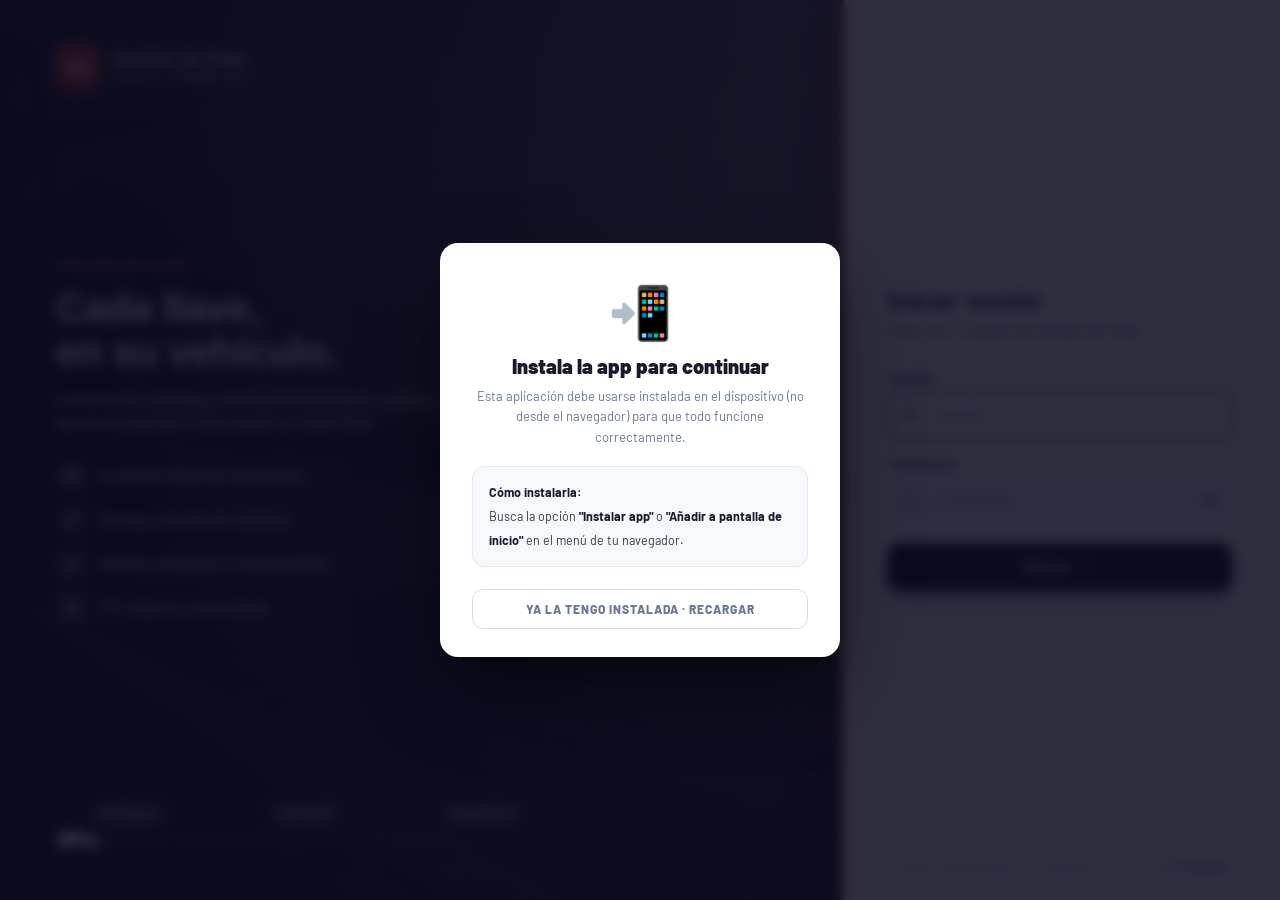
==== commit 70615450: "Add files via upload" ====
--- a/index.html
+++ b/index.html
@@ -26,6 +26,8 @@
   <script src="https://cdnjs.cloudflare.com/ajax/libs/pdf.js/4.4.168/pdf.min.mjs" type="module" id="pdfjs-script"></script>
   <script src="js/pdfjs-loader.js"></script>
   <link rel="stylesheet" href="css/estilos.css">
+  <!-- El login es lo primero que se ve: su estilo va aquí arriba para que no salga sin formato al abrir -->
+  <link rel="stylesheet" href="css/login.css">
 </head>
 <body>
 
@@ -2365,7 +2367,6 @@
 <script src="js/acerca-de.js"></script>
 <link rel="stylesheet" href="css/mantenimiento.css">
 <script src="js/mantenimiento.js"></script>
-<link rel="stylesheet" href="css/login.css">
 <!-- Ajustes para móvil: debe ser la última hoja de estilos -->
 <link rel="stylesheet" href="css/movil.css">
 </body>
--- a/css/login.css
+++ b/css/login.css
@@ -22,6 +22,9 @@
   transition: opacity .35s ease, visibility .35s ease;
 }
 #pantalla-login.oculto { opacity: 0; visibility: hidden; pointer-events: none; }
+/* Login oculto (ya dentro de la app): se paran sus animaciones (zoom de la foto,
+   partículas, camión…) para que no gasten recursos mientras se usa la app */
+#pantalla-login.oculto::before, #pantalla-login.oculto *, #pantalla-login.oculto *::before, #pantalla-login.oculto *::after { animation: none !important; }
 #pantalla-login *, #pantalla-login *::before, #pantalla-login *::after { box-sizing: border-box; }
 
 /* La foto (con su degradado) se copia en una capa que hace un zoom lento */
--- a/css/acerca-de.css
+++ b/css/acerca-de.css
@@ -152,7 +152,9 @@
 }
 
 /* ---------- "Acerca de": animaciones ---------- */
-.acerca-de-overlay.show{ animation:acercaFondo .3s ease both; backdrop-filter:blur(3px); -webkit-backdrop-filter:blur(3px); }
+/* Sin desenfoque del fondo (backdrop-filter): con el cuadrante detrás, el
+   desenfoque se recalculaba en cada fotograma del halo y la ventana iba a tirones */
+.acerca-de-overlay.show{ animation:acercaFondo .3s ease both; }
 .acerca-de-overlay.show .acerca-de-box{ animation:acercaEntrada .55s cubic-bezier(.16,1,.3,1) both; }
 @keyframes acercaFondo{ from{ background:rgba(20,26,36,0); } }
 @keyframes acercaEntrada{ from{ opacity:0; transform:translateY(22px) scale(.94); } to{ opacity:1; transform:none; } }
@@ -163,6 +165,7 @@
   content:''; position:absolute; z-index:-1; width:320px; height:320px; left:-90px; top:-150px; border-radius:50%;
   background:radial-gradient(circle, rgba(201,54,54,.28) 0%, rgba(201,54,54,0) 65%);
   animation:acercaHalo 6s ease-in-out infinite alternate;
+  will-change:transform;
 }
 .acerca-cabecera::after{
   content:''; position:absolute; z-index:-1; inset:0;
